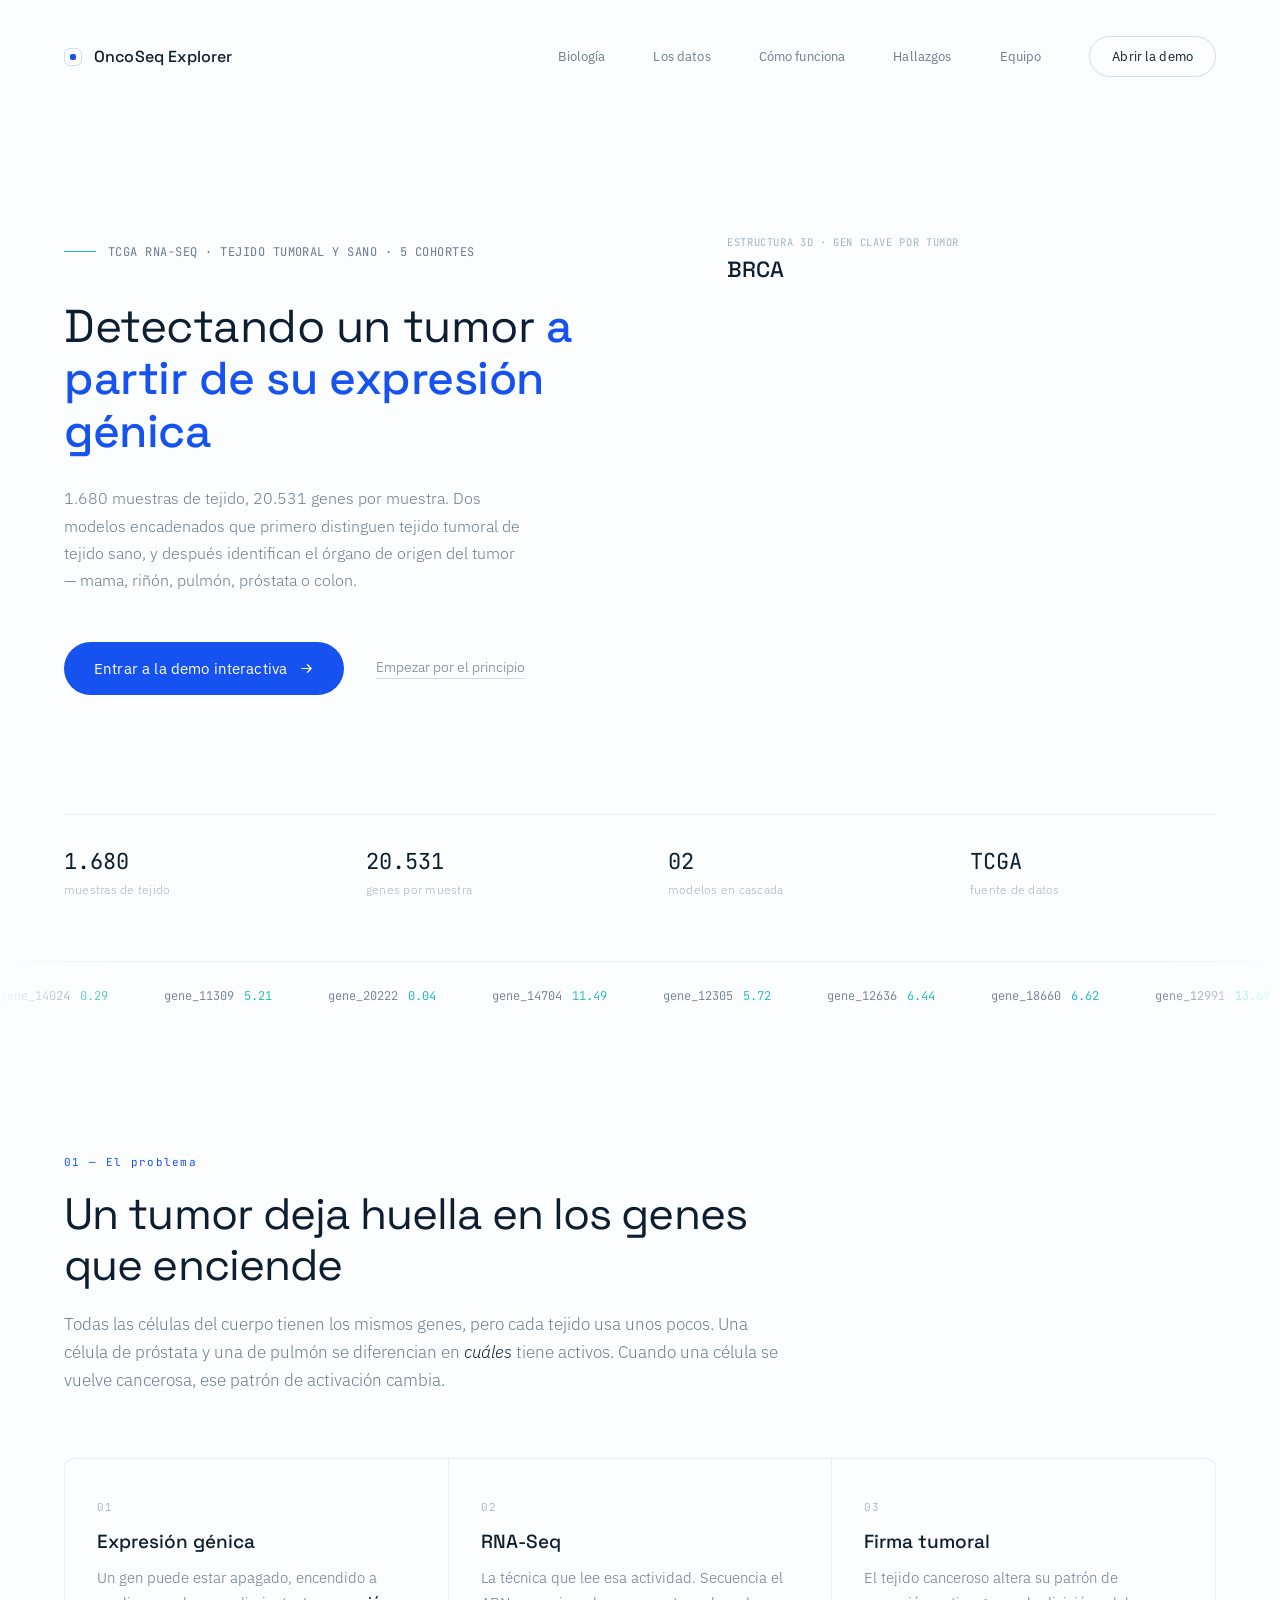
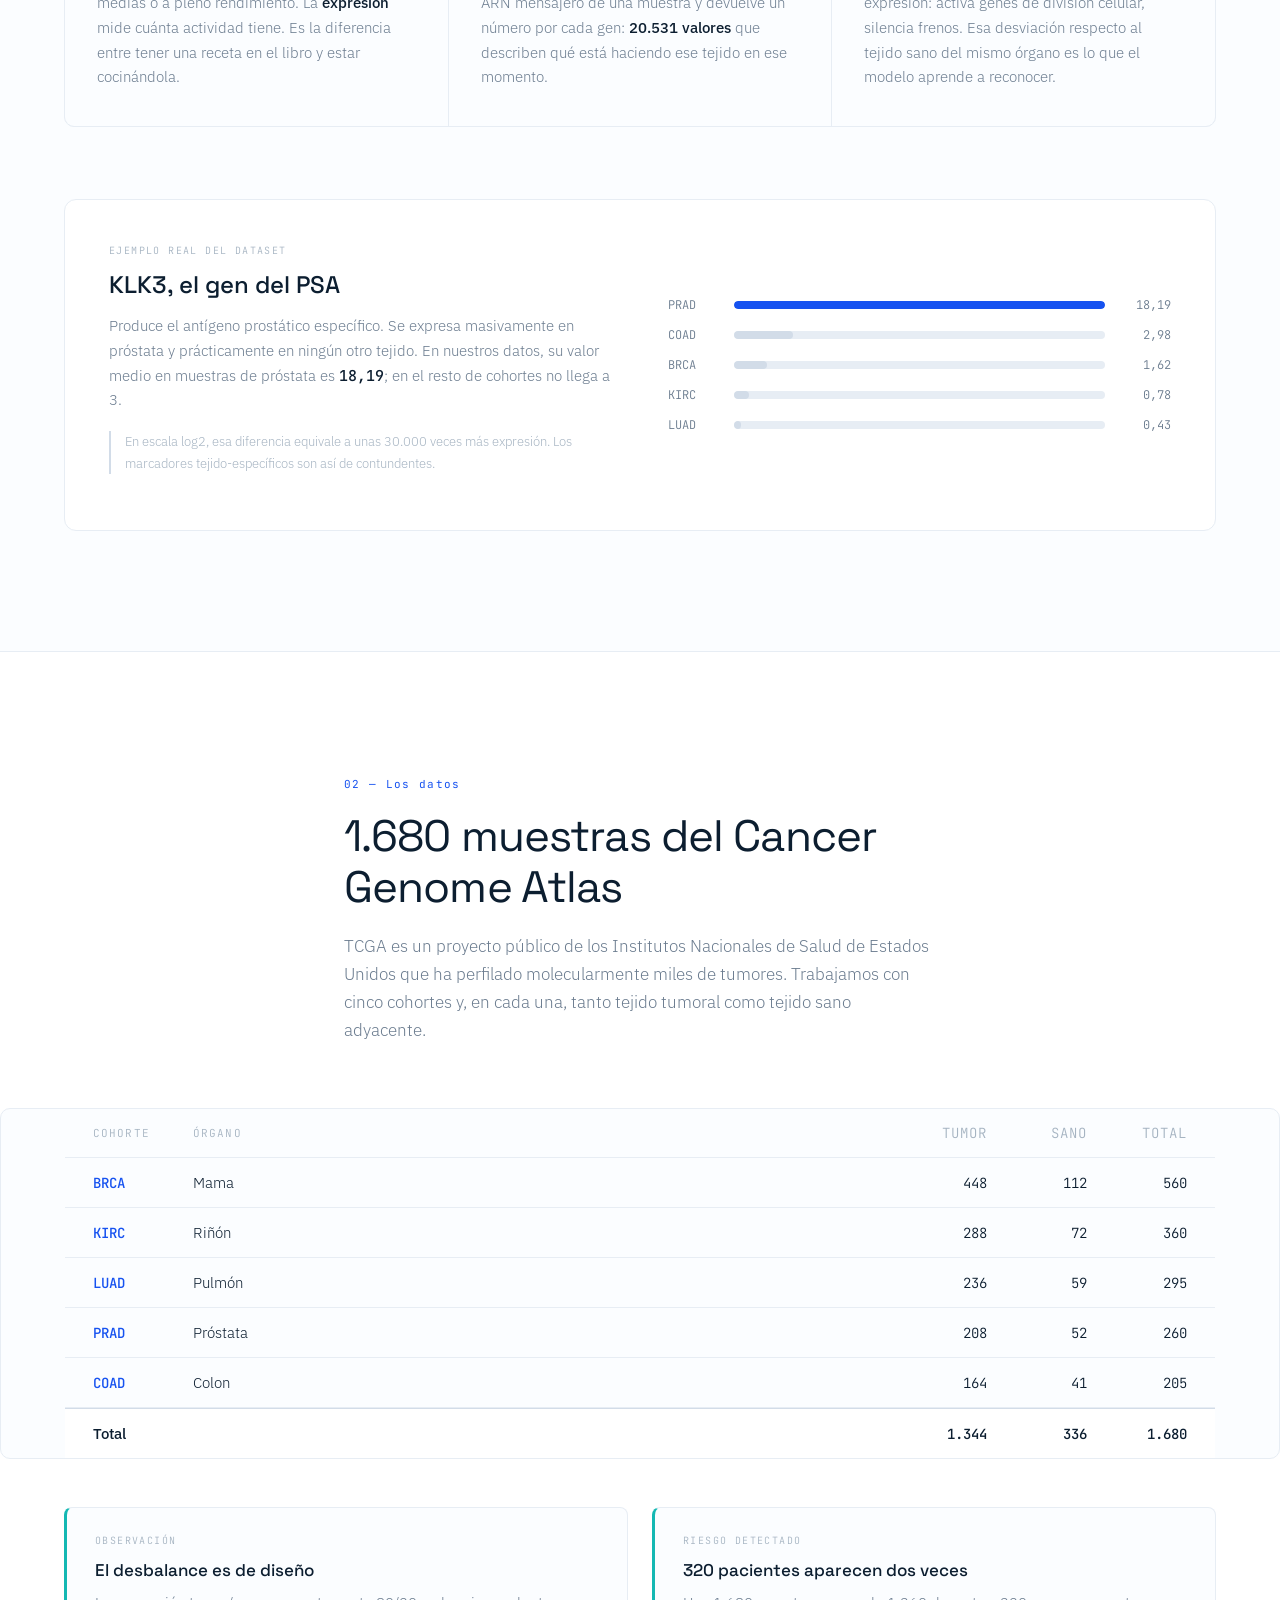
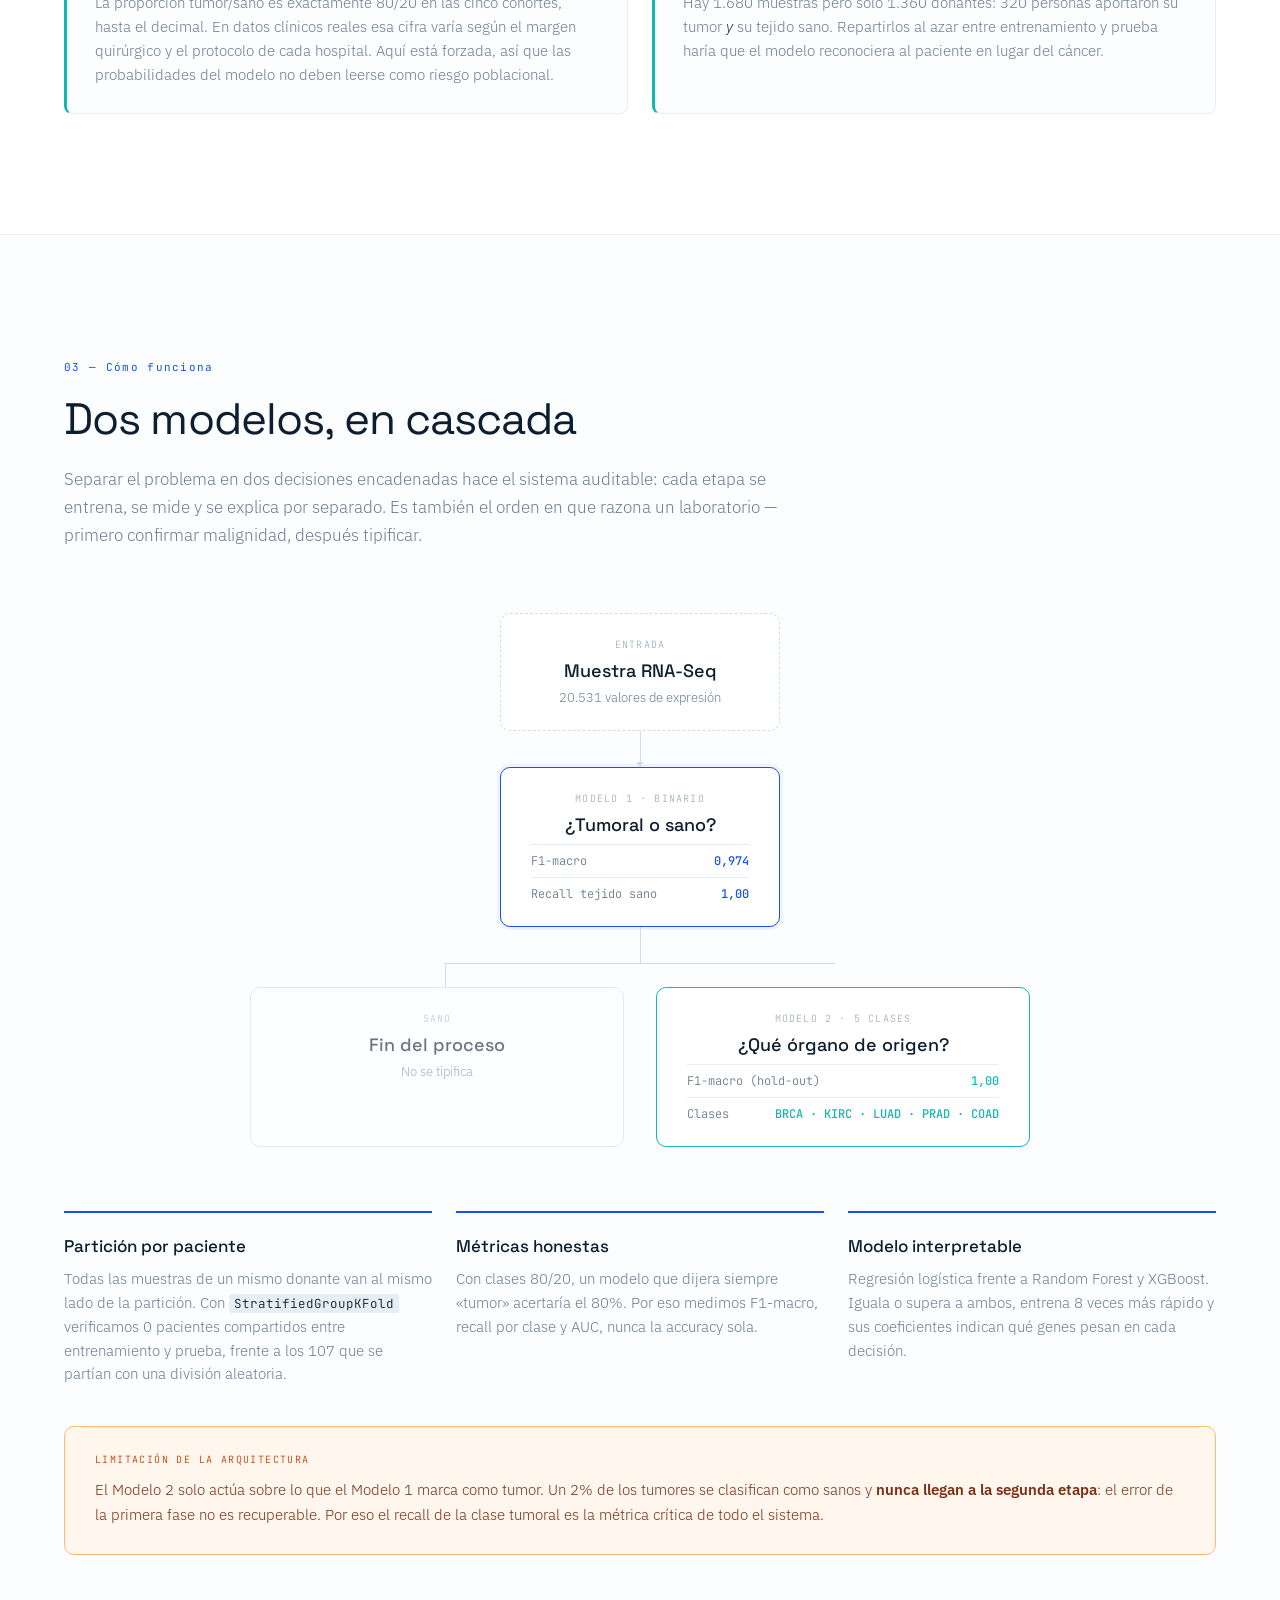
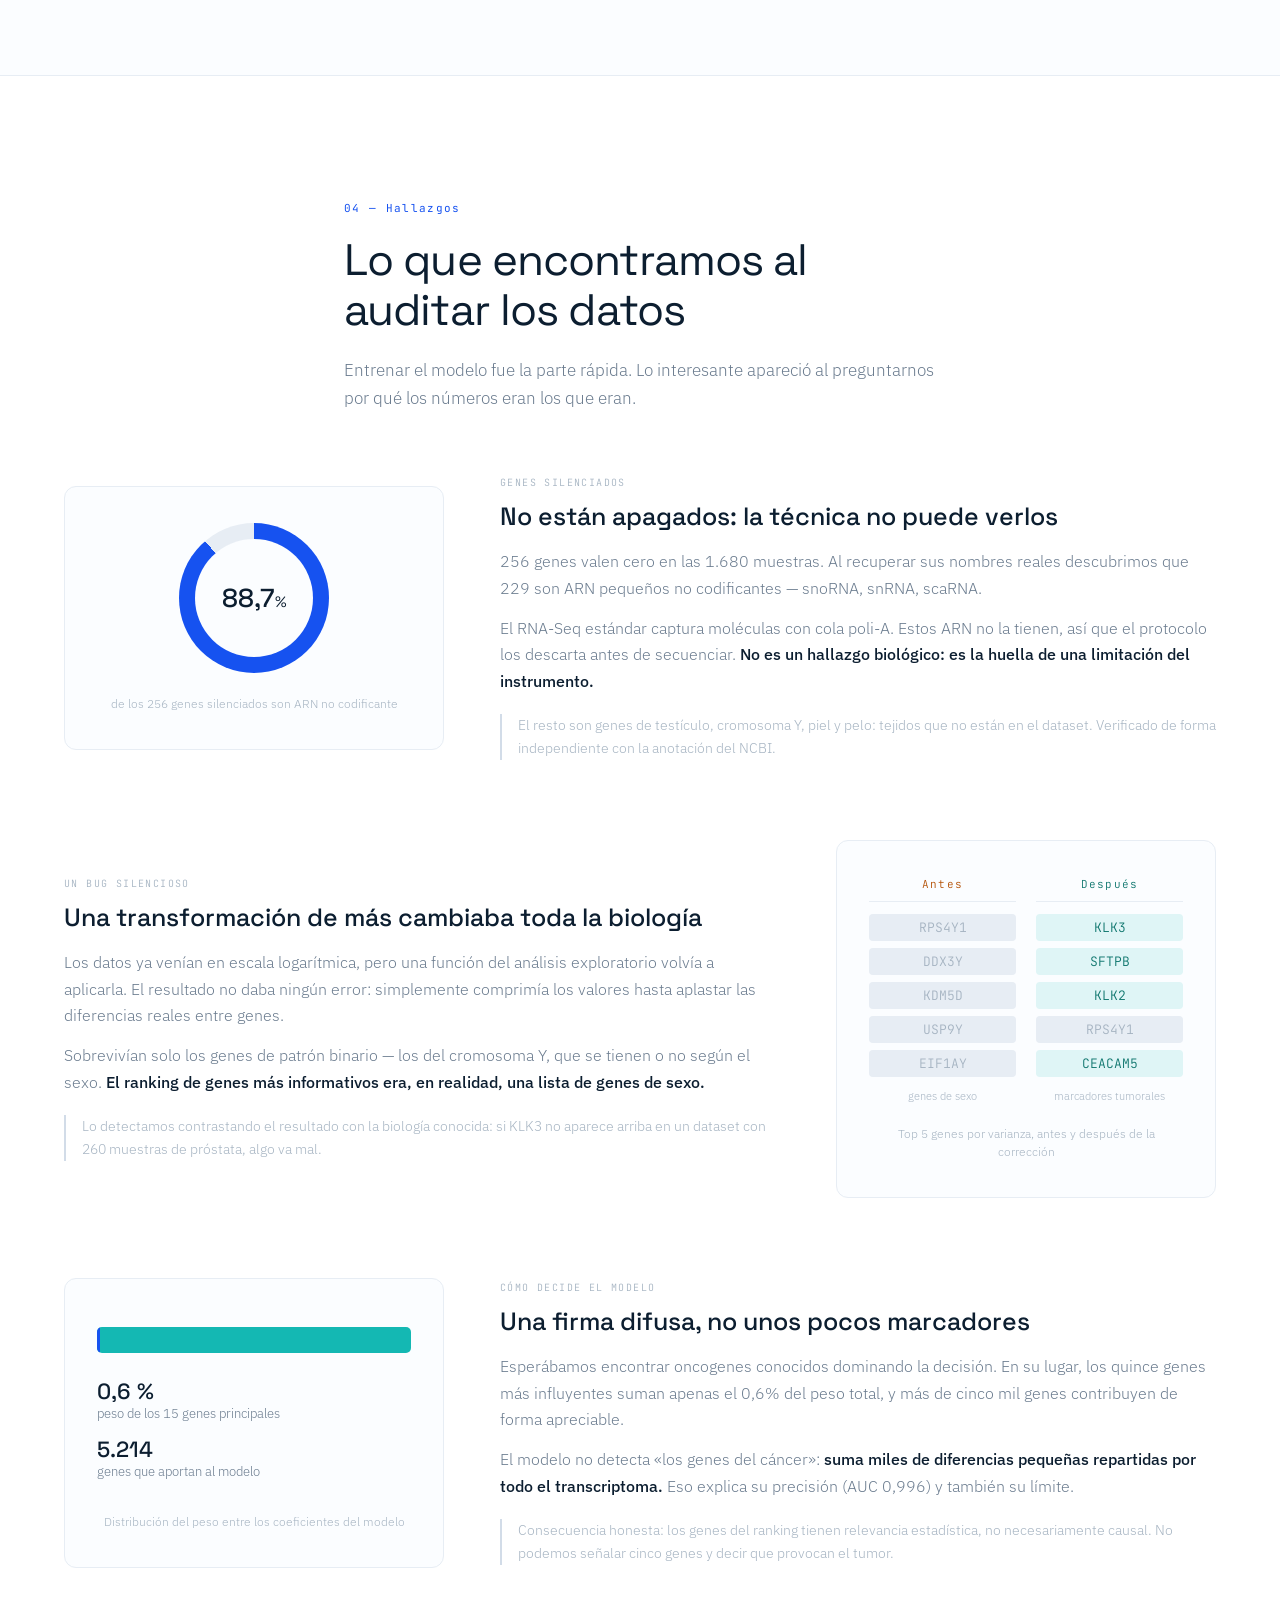
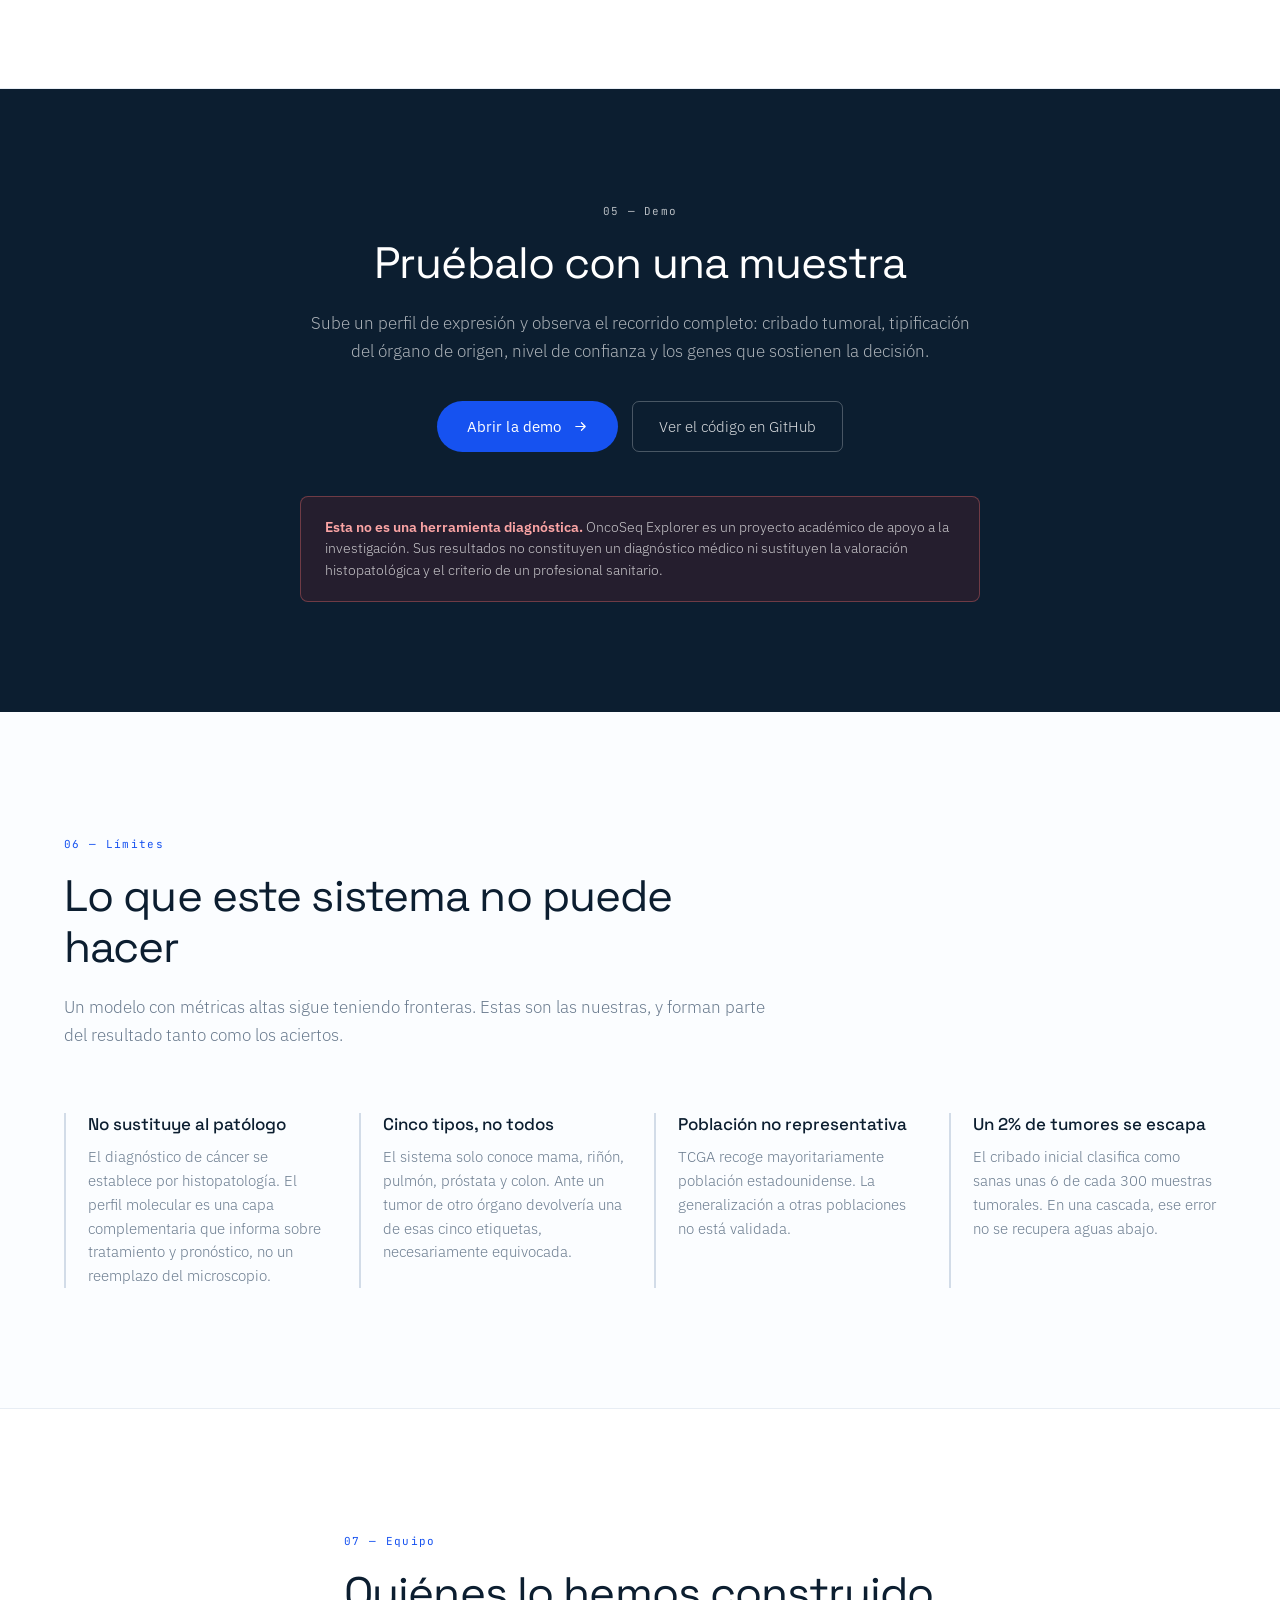
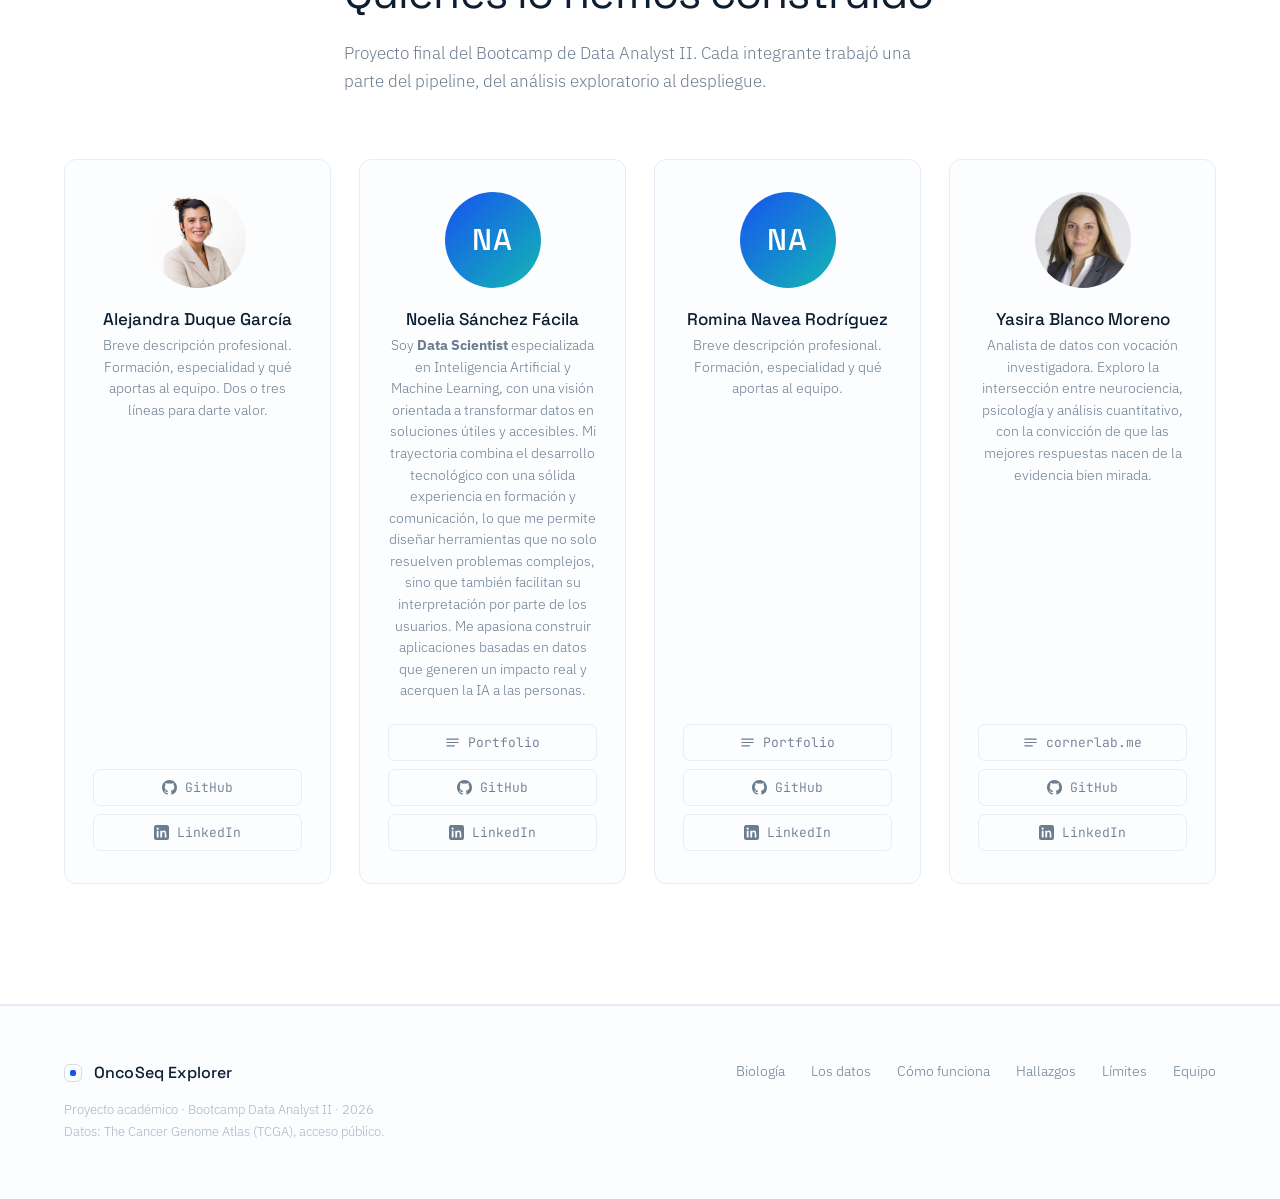
==== docs/index.html @ f65625fc "rename web to docs for GitHub Pages" ====
<!DOCTYPE html>
<html lang="es">
<head>
<meta charset="UTF-8">
<meta name="viewport" content="width=device-width, initial-scale=1.0">
<title>OncoSeq Explorer — Clasificación de tumores por expresión génica</title>
<meta name="description" content="Un pipeline de machine learning que detecta tejido tumoral e identifica el tipo de cáncer a partir de su firma de expresión génica. Proyecto del Bootcamp de Data Analyst II.">

<link rel="preconnect" href="https://fonts.googleapis.com">
<link rel="preconnect" href="https://fonts.gstatic.com" crossorigin>
<link href="https://fonts.googleapis.com/css2?family=Space+Grotesk:wght@300;400;500;600&family=IBM+Plex+Sans:wght@300;400;500&family=JetBrains+Mono:wght@300;400;500&display=swap" rel="stylesheet">

<link rel="stylesheet" href="assets/css/style.css">
</head>
<body>

<nav>
  <div class="logo">
    <div class="logo-mark"></div>
    OncoSeq Explorer
  </div>
  <div class="nav-links">
    <a href="#biologia">Biología</a>
    <a href="#datos">Los datos</a>
    <a href="#metodo">Cómo funciona</a>
    <a href="#hallazgos">Hallazgos</a>
    <a href="#equipo">Equipo</a>
    <a href="#demo" class="nav-cta">Abrir la demo</a>
  </div>
</nav>

<section class="hero">
  <div class="hero-top">
    <div class="hero-text">
      <div class="eyebrow">
        <span class="eyebrow-line"></span>
        TCGA RNA-SEQ · TEJIDO TUMORAL Y SANO · 5 COHORTES
      </div>

      <h1>Detectando un tumor <strong>a partir de su expresión génica</strong></h1>

      <p class="hero-sub">
        1.680 muestras de tejido, 20.531 genes por muestra. Dos modelos encadenados que
        primero distinguen tejido tumoral de tejido sano, y después identifican el órgano
        de origen del tumor — mama, riñón, pulmón, próstata o colon.
      </p>

      <div class="hero-actions">
        <a href="#demo" class="btn-primary">
          Entrar a la demo interactiva
          <svg width="15" height="15" viewBox="0 0 16 16" fill="none"><path d="M3 8H13M13 8L9 4M13 8L9 12" stroke="currentColor" stroke-width="1.3" stroke-linecap="round" stroke-linejoin="round"/></svg>
        </a>
        <a href="#biologia" class="btn-secondary">Empezar por el principio</a>
      </div>
    </div>

    <div class="hero-visual" id="heroVisual">
      <div class="mol-stage" id="molStage"></div>
      <div class="visual-label">
        <span class="visual-eyebrow">ESTRUCTURA 3D · GEN CLAVE POR TUMOR</span>
        <span class="visual-active" id="visualActive">BRCA</span>
      </div>
      <div class="visual-legend" id="visualLegend"></div>
    </div>
  </div>

  <div class="stat-strip">
    <div class="stat">
      <div class="stat-num">1.680</div>
      <div class="stat-label">muestras de tejido</div>
    </div>
    <div class="stat">
      <div class="stat-num">20.531</div>
      <div class="stat-label">genes por muestra</div>
    </div>
    <div class="stat">
      <div class="stat-num">02</div>
      <div class="stat-label">modelos en cascada</div>
    </div>
    <div class="stat">
      <div class="stat-num">TCGA</div>
      <div class="stat-label">fuente de datos</div>
    </div>
  </div>
</section>

<div class="ticker-wrap">
  <div class="ticker-track" id="tickerTrack"></div>
</div>


<!-- ============================================================
     BIOLOGÍA — el problema, en lenguaje llano
     ============================================================ -->
<section class="sec" id="biologia">
  <div class="sec-head">
    <span class="sec-tag">01 — El problema</span>
    <h2>Un tumor deja huella en los genes que enciende</h2>
    <p class="sec-lead">
      Todas las células del cuerpo tienen los mismos genes, pero cada tejido usa unos pocos.
      Una célula de próstata y una de pulmón se diferencian en <em>cuáles</em> tiene activos.
      Cuando una célula se vuelve cancerosa, ese patrón de activación cambia.
    </p>
  </div>

  <div class="concept-grid">
    <article class="concept">
      <span class="concept-num">01</span>
      <h3>Expresión génica</h3>
      <p>
        Un gen puede estar apagado, encendido a medias o a pleno rendimiento. La
        <strong>expresión</strong> mide cuánta actividad tiene. Es la diferencia entre tener
        una receta en el libro y estar cocinándola.
      </p>
    </article>

    <article class="concept">
      <span class="concept-num">02</span>
      <h3>RNA-Seq</h3>
      <p>
        La técnica que lee esa actividad. Secuencia el ARN mensajero de una muestra y devuelve
        un número por cada gen: <strong>20.531 valores</strong> que describen qué está haciendo
        ese tejido en ese momento.
      </p>
    </article>

    <article class="concept">
      <span class="concept-num">03</span>
      <h3>Firma tumoral</h3>
      <p>
        El tejido canceroso altera su patrón de expresión: activa genes de división celular,
        silencia frenos. Esa desviación respecto al tejido sano del mismo órgano es lo que
        el modelo aprende a reconocer.
      </p>
    </article>
  </div>

  <div class="gene-example">
    <div class="gene-example-text">
      <span class="micro-tag">EJEMPLO REAL DEL DATASET</span>
      <h3>KLK3, el gen del PSA</h3>
      <p>
        Produce el antígeno prostático específico. Se expresa masivamente en próstata y
        prácticamente en ningún otro tejido. En nuestros datos, su valor medio en muestras
        de próstata es <strong>18,19</strong>; en el resto de cohortes no llega a 3.
      </p>
      <p class="gene-note">
        En escala log2, esa diferencia equivale a unas 30.000 veces más expresión. Los
        marcadores tejido-específicos son así de contundentes.
      </p>
    </div>

    <div class="gene-bars">
      <div class="gbar"><span class="gbar-label">PRAD</span><div class="gbar-track"><div class="gbar-fill hi" style="width:100%"></div></div><span class="gbar-val">18,19</span></div>
      <div class="gbar"><span class="gbar-label">COAD</span><div class="gbar-track"><div class="gbar-fill" style="width:16%"></div></div><span class="gbar-val">2,98</span></div>
      <div class="gbar"><span class="gbar-label">BRCA</span><div class="gbar-track"><div class="gbar-fill" style="width:9%"></div></div><span class="gbar-val">1,62</span></div>
      <div class="gbar"><span class="gbar-label">KIRC</span><div class="gbar-track"><div class="gbar-fill" style="width:4%"></div></div><span class="gbar-val">0,78</span></div>
      <div class="gbar"><span class="gbar-label">LUAD</span><div class="gbar-track"><div class="gbar-fill" style="width:2%"></div></div><span class="gbar-val">0,43</span></div>
    </div>
  </div>
</section>


<!-- ============================================================
     LOS DATOS
     ============================================================ -->
<section class="sec sec-alt" id="datos">
  <div class="sec-head">
    <span class="sec-tag">02 — Los datos</span>
    <h2>1.680 muestras del Cancer Genome Atlas</h2>
    <p class="sec-lead">
      TCGA es un proyecto público de los Institutos Nacionales de Salud de Estados Unidos que
      ha perfilado molecularmente miles de tumores. Trabajamos con cinco cohortes y, en cada
      una, tanto tejido tumoral como tejido sano adyacente.
    </p>
  </div>

  <div class="cohort-table">
    <div class="cohort-row cohort-head">
      <span>Cohorte</span><span>Órgano</span><span class="num">Tumor</span><span class="num">Sano</span><span class="num">Total</span>
    </div>
    <div class="cohort-row"><span class="c-code">BRCA</span><span>Mama</span><span class="num">448</span><span class="num">112</span><span class="num">560</span></div>
    <div class="cohort-row"><span class="c-code">KIRC</span><span>Riñón</span><span class="num">288</span><span class="num">72</span><span class="num">360</span></div>
    <div class="cohort-row"><span class="c-code">LUAD</span><span>Pulmón</span><span class="num">236</span><span class="num">59</span><span class="num">295</span></div>
    <div class="cohort-row"><span class="c-code">PRAD</span><span>Próstata</span><span class="num">208</span><span class="num">52</span><span class="num">260</span></div>
    <div class="cohort-row"><span class="c-code">COAD</span><span>Colon</span><span class="num">164</span><span class="num">41</span><span class="num">205</span></div>
    <div class="cohort-row cohort-total"><span>Total</span><span></span><span class="num">1.344</span><span class="num">336</span><span class="num">1.680</span></div>
  </div>

  <div class="data-notes">
    <article class="note">
      <span class="micro-tag">OBSERVACIÓN</span>
      <h4>El desbalance es de diseño</h4>
      <p>
        La proporción tumor/sano es exactamente 80/20 en las cinco cohortes, hasta el decimal.
        En datos clínicos reales esa cifra varía según el margen quirúrgico y el protocolo de
        cada hospital. Aquí está forzada, así que las probabilidades del modelo no deben
        leerse como riesgo poblacional.
      </p>
    </article>

    <article class="note">
      <span class="micro-tag">RIESGO DETECTADO</span>
      <h4>320 pacientes aparecen dos veces</h4>
      <p>
        Hay 1.680 muestras pero solo 1.360 donantes: 320 personas aportaron su tumor
        <em>y</em> su tejido sano. Repartirlos al azar entre entrenamiento y prueba haría que
        el modelo reconociera al paciente en lugar del cáncer.
      </p>
    </article>
  </div>
</section>


<!-- ============================================================
     CÓMO FUNCIONA — la cascada
     ============================================================ -->
<section class="sec" id="metodo">
  <div class="sec-head">
    <span class="sec-tag">03 — Cómo funciona</span>
    <h2>Dos modelos, en cascada</h2>
    <p class="sec-lead">
      Separar el problema en dos decisiones encadenadas hace el sistema auditable: cada etapa
      se entrena, se mide y se explica por separado. Es también el orden en que razona un
      laboratorio — primero confirmar malignidad, después tipificar.
    </p>
  </div>

  <div class="cascade">
    <div class="casc-node casc-input">
      <span class="casc-eyebrow">ENTRADA</span>
      <strong>Muestra RNA-Seq</strong>
      <span class="casc-sub">20.531 valores de expresión</span>
    </div>

    <div class="casc-arrow" aria-hidden="true"></div>

    <div class="casc-node casc-m1">
      <span class="casc-eyebrow">MODELO 1 · BINARIO</span>
      <strong>¿Tumoral o sano?</strong>
      <div class="casc-metric"><span>F1-macro</span><b>0,974</b></div>
      <div class="casc-metric"><span>Recall tejido sano</span><b>1,00</b></div>
    </div>

    <div class="casc-split" aria-hidden="true"></div>

    <div class="casc-branches">
      <div class="casc-node casc-end">
        <span class="casc-eyebrow">SANO</span>
        <strong>Fin del proceso</strong>
        <span class="casc-sub">No se tipifica</span>
      </div>

      <div class="casc-node casc-m2">
        <span class="casc-eyebrow">MODELO 2 · 5 CLASES</span>
        <strong>¿Qué órgano de origen?</strong>
        <div class="casc-metric"><span>F1-macro (hold-out)</span><b>1,00</b></div>
        <div class="casc-metric"><span>Clases</span><b>BRCA · KIRC · LUAD · PRAD · COAD</b></div>
      </div>
    </div>
  </div>

  <div class="method-grid">
    <article class="mcard">
      <h4>Partición por paciente</h4>
      <p>
        Todas las muestras de un mismo donante van al mismo lado de la partición. Con
        <code>StratifiedGroupKFold</code> verificamos 0 pacientes compartidos entre
        entrenamiento y prueba, frente a los 107 que se partían con una división aleatoria.
      </p>
    </article>

    <article class="mcard">
      <h4>Métricas honestas</h4>
      <p>
        Con clases 80/20, un modelo que dijera siempre «tumor» acertaría el 80%. Por eso
        medimos F1-macro, recall por clase y AUC, nunca la accuracy sola.
      </p>
    </article>

    <article class="mcard">
      <h4>Modelo interpretable</h4>
      <p>
        Regresión logística frente a Random Forest y XGBoost. Iguala o supera a ambos, entrena
        8 veces más rápido y sus coeficientes indican qué genes pesan en cada decisión.
      </p>
    </article>
  </div>

  <div class="callout">
    <span class="micro-tag">LIMITACIÓN DE LA ARQUITECTURA</span>
    <p>
      El Modelo 2 solo actúa sobre lo que el Modelo 1 marca como tumor. Un 2% de los tumores
      se clasifican como sanos y <strong>nunca llegan a la segunda etapa</strong>: el error de
      la primera fase no es recuperable. Por eso el recall de la clase tumoral es la métrica
      crítica de todo el sistema.
    </p>
  </div>
</section>


<!-- ============================================================
     HALLAZGOS
     ============================================================ -->
<section class="sec sec-alt" id="hallazgos">
  <div class="sec-head">
    <span class="sec-tag">04 — Hallazgos</span>
    <h2>Lo que encontramos al auditar los datos</h2>
    <p class="sec-lead">
      Entrenar el modelo fue la parte rápida. Lo interesante apareció al preguntarnos por qué
      los números eran los que eran.
    </p>
  </div>

  <div class="findings">

    <article class="finding">
      <div class="finding-figure">
        <div class="donut" style="--pct: 88.7">
          <span class="donut-num">88,7<small>%</small></span>
        </div>
        <span class="finding-cap">de los 256 genes silenciados son ARN no codificante</span>
      </div>
      <div class="finding-body">
        <span class="micro-tag">GENES SILENCIADOS</span>
        <h3>No están apagados: la técnica no puede verlos</h3>
        <p>
          256 genes valen cero en las 1.680 muestras. Al recuperar sus nombres reales
          descubrimos que 229 son ARN pequeños no codificantes — snoRNA, snRNA, scaRNA.
        </p>
        <p>
          El RNA-Seq estándar captura moléculas con cola poli-A. Estos ARN no la tienen, así
          que el protocolo los descarta antes de secuenciar. <strong>No es un hallazgo
          biológico: es la huella de una limitación del instrumento.</strong>
        </p>
        <p class="finding-note">
          El resto son genes de testículo, cromosoma Y, piel y pelo: tejidos que no están en
          el dataset. Verificado de forma independiente con la anotación del NCBI.
        </p>
      </div>
    </article>

    <article class="finding finding-reverse">
      <div class="finding-figure">
        <div class="ba">
          <div class="ba-col">
            <span class="ba-head bad">Antes</span>
            <ul class="ba-list">
              <li class="g-noise">RPS4Y1</li>
              <li class="g-noise">DDX3Y</li>
              <li class="g-noise">KDM5D</li>
              <li class="g-noise">USP9Y</li>
              <li class="g-noise">EIF1AY</li>
            </ul>
            <span class="ba-foot">genes de sexo</span>
          </div>
          <div class="ba-col">
            <span class="ba-head good">Después</span>
            <ul class="ba-list">
              <li class="g-signal">KLK3</li>
              <li class="g-signal">SFTPB</li>
              <li class="g-signal">KLK2</li>
              <li class="g-noise">RPS4Y1</li>
              <li class="g-signal">CEACAM5</li>
            </ul>
            <span class="ba-foot">marcadores tumorales</span>
          </div>
        </div>
        <span class="finding-cap">Top 5 genes por varianza, antes y después de la corrección</span>
      </div>
      <div class="finding-body">
        <span class="micro-tag">UN BUG SILENCIOSO</span>
        <h3>Una transformación de más cambiaba toda la biología</h3>
        <p>
          Los datos ya venían en escala logarítmica, pero una función del análisis exploratorio
          volvía a aplicarla. El resultado no daba ningún error: simplemente comprimía los
          valores hasta aplastar las diferencias reales entre genes.
        </p>
        <p>
          Sobrevivían solo los genes de patrón binario — los del cromosoma Y, que se tienen o
          no según el sexo. <strong>El ranking de genes más informativos era, en realidad, una
          lista de genes de sexo.</strong>
        </p>
        <p class="finding-note">
          Lo detectamos contrastando el resultado con la biología conocida: si KLK3 no aparece
          arriba en un dataset con 260 muestras de próstata, algo va mal.
        </p>
      </div>
    </article>

    <article class="finding">
      <div class="finding-figure">
        <div class="spread">
          <div class="spread-bar">
            <div class="spread-top" style="width:0.6%"></div>
          </div>
          <div class="spread-legend">
            <div><b>0,6 %</b><span>peso de los 15 genes principales</span></div>
            <div><b>5.214</b><span>genes que aportan al modelo</span></div>
          </div>
        </div>
        <span class="finding-cap">Distribución del peso entre los coeficientes del modelo</span>
      </div>
      <div class="finding-body">
        <span class="micro-tag">CÓMO DECIDE EL MODELO</span>
        <h3>Una firma difusa, no unos pocos marcadores</h3>
        <p>
          Esperábamos encontrar oncogenes conocidos dominando la decisión. En su lugar, los
          quince genes más influyentes suman apenas el 0,6% del peso total, y más de cinco mil
          genes contribuyen de forma apreciable.
        </p>
        <p>
          El modelo no detecta «los genes del cáncer»: <strong>suma miles de diferencias
          pequeñas repartidas por todo el transcriptoma.</strong> Eso explica su precisión
          (AUC 0,996) y también su límite.
        </p>
        <p class="finding-note">
          Consecuencia honesta: los genes del ranking tienen relevancia estadística, no
          necesariamente causal. No podemos señalar cinco genes y decir que provocan el tumor.
        </p>
      </div>
    </article>

  </div>
</section>


<!-- ============================================================
     DEMO
     ============================================================ -->
<section class="sec sec-demo" id="demo">
  <div class="demo-inner">
    <span class="sec-tag light">05 — Demo</span>
    <h2>Pruébalo con una muestra</h2>
    <p class="demo-lead">
      Sube un perfil de expresión y observa el recorrido completo: cribado tumoral, tipificación
      del órgano de origen, nivel de confianza y los genes que sostienen la decisión.
    </p>

    <div class="demo-actions">
      <a href="#" class="btn-primary btn-lg" id="demoLink">
        Abrir la demo
        <svg width="15" height="15" viewBox="0 0 16 16" fill="none"><path d="M3 8H13M13 8L9 4M13 8L9 12" stroke="currentColor" stroke-width="1.3" stroke-linecap="round" stroke-linejoin="round"/></svg>
      </a>
      <a href="#" class="btn-ghost" id="repoLink">Ver el código en GitHub</a>
    </div>

    <div class="demo-disclaimer">
      <strong>Esta no es una herramienta diagnóstica.</strong>
      OncoSeq Explorer es un proyecto académico de apoyo a la investigación. Sus resultados no
      constituyen un diagnóstico médico ni sustituyen la valoración histopatológica y el
      criterio de un profesional sanitario.
    </div>
  </div>
</section>


<!-- ============================================================
     LIMITACIONES
     ============================================================ -->
<section class="sec" id="limitaciones">
  <div class="sec-head">
    <span class="sec-tag">06 — Límites</span>
    <h2>Lo que este sistema no puede hacer</h2>
    <p class="sec-lead">
      Un modelo con métricas altas sigue teniendo fronteras. Estas son las nuestras, y forman
      parte del resultado tanto como los aciertos.
    </p>
  </div>

  <div class="limits">
    <article class="limit">
      <h4>No sustituye al patólogo</h4>
      <p>
        El diagnóstico de cáncer se establece por histopatología. El perfil molecular es una
        capa complementaria que informa sobre tratamiento y pronóstico, no un reemplazo del
        microscopio.
      </p>
    </article>

    <article class="limit">
      <h4>Cinco tipos, no todos</h4>
      <p>
        El sistema solo conoce mama, riñón, pulmón, próstata y colon. Ante un tumor de otro
        órgano devolvería una de esas cinco etiquetas, necesariamente equivocada.
      </p>
    </article>

    <article class="limit">
      <h4>Población no representativa</h4>
      <p>
        TCGA recoge mayoritariamente población estadounidense. La generalización a otras
        poblaciones no está validada.
      </p>
    </article>

    <article class="limit">
      <h4>Un 2% de tumores se escapa</h4>
      <p>
        El cribado inicial clasifica como sanas unas 6 de cada 300 muestras tumorales. En una
        cascada, ese error no se recupera aguas abajo.
      </p>
    </article>
  </div>
</section>


<!-- ============================================================
     EQUIPO — reemplaza tu <section id="equipo"> entera por esto
     ============================================================ -->
<section class="sec sec-alt" id="equipo">
  <div class="sec-head">
    <span class="sec-tag">07 — Equipo</span>
    <h2>Quiénes lo hemos construido</h2>
    <p class="sec-lead">
      Proyecto final del Bootcamp de Data Analyst II. Cada integrante trabajó una parte del
      pipeline, del análisis exploratorio al despliegue.
    </p>
  </div>

  <div class="team">

    <!-- ---- Integrante 1 ---- -->
    <article class="member">
      <div class="member-photo">
          <img src="assets/img/alejandragarciaduque.jpeg" alt="Foto de Alejandra Duque García">
        <span class="photo-initials">NA</span>
      </div>
      <h4>Alejandra Duque García</h4>
      <!--<span class="member-role">Rol en el proyecto</span>-->
      <p class="member-bio">
        Breve descripción profesional. Formación, especialidad y qué aportas al equipo.
        Dos o tres líneas para darte valor.
      </p>
      <div class="member-links">
        <!--<a href="#" target="_blank" rel="noopener" aria-label="Portfolio">
          <svg viewBox="0 0 16 16" width="15" height="15" fill="none"><path d="M2 4.5h12M2 8h12M2 11.5h8" stroke="currentColor" stroke-width="1.3" stroke-linecap="round"/></svg>
          Portfolio
        </a>-->
        <a href="#" target="_blank" rel="noopener" aria-label="GitHub">
          <svg viewBox="0 0 16 16" width="15" height="15" fill="currentColor"><path d="M8 0C3.58 0 0 3.58 0 8c0 3.54 2.29 6.53 5.47 7.59.4.07.55-.17.55-.38 0-.19-.01-.82-.01-1.49-2.01.37-2.53-.49-2.69-.94-.09-.23-.48-.94-.82-1.13-.28-.15-.68-.52-.01-.53.63-.01 1.08.58 1.23.82.72 1.21 1.87.87 2.33.66.07-.52.28-.87.51-1.07-1.78-.2-3.64-.89-3.64-3.95 0-.87.31-1.59.82-2.15-.08-.2-.36-1.02.08-2.12 0 0 .67-.21 2.2.82.64-.18 1.32-.27 2-.27.68 0 1.36.09 2 .27 1.53-1.04 2.2-.82 2.2-.82.44 1.1.16 1.92.08 2.12.51.56.82 1.27.82 2.15 0 3.07-1.87 3.75-3.65 3.95.29.25.54.73.54 1.48 0 1.07-.01 1.93-.01 2.2 0 .21.15.46.55.38A8.01 8.01 0 0016 8c0-4.42-3.58-8-8-8z"/></svg>
          GitHub
        </a>
        <a href="#" target="_blank" rel="noopener" aria-label="LinkedIn">
          <svg viewBox="0 0 16 16" width="15" height="15" fill="currentColor"><path d="M13.63 0H2.37A2.37 2.37 0 000 2.37v11.26A2.37 2.37 0 002.37 16h11.26A2.37 2.37 0 0016 13.63V2.37A2.37 2.37 0 0013.63 0zM4.9 13.4H2.9V6h2zM3.9 5.1a1.16 1.16 0 110-2.32 1.16 1.16 0 010 2.32zM13.4 13.4h-2V9.6c0-.9-.02-2.07-1.26-2.07-1.26 0-1.45.98-1.45 2v3.87h-2V6h1.92v.9h.03c.27-.5.92-1.04 1.9-1.04 2.03 0 2.4 1.34 2.4 3.07z"/></svg>
          LinkedIn
        </a>
      </div>
    </article>

    <!-- ---- Integrante 2 ---- -->
    <article class="member">
      <div class="member-photo">
        <span class="photo-initials">NA</span>
      </div>
      <h4>Noelia Sánchez Fácila</h4>
      <!--<span class="member-role">Rol en el proyecto</span>-->
      <p class="member-bio">
        Soy <span style="font-weight: bold;">Data Scientist</span> especializada en Inteligencia Artificial y Machine Learning, con una visión orientada a transformar datos en soluciones útiles y accesibles. Mi trayectoria combina el desarrollo tecnológico con una sólida experiencia en formación y comunicación, lo que me permite diseñar herramientas que no solo resuelven problemas complejos, sino que también facilitan su interpretación por parte de los usuarios. Me apasiona construir aplicaciones basadas en datos que generen un impacto real y acerquen la IA a las personas.
      </p>
      <div class="member-links">
        <a href="https://nsfacila.github.io/portfolio/" target="_blank" rel="noopener">
          <svg viewBox="0 0 16 16" width="15" height="15" fill="none"><path d="M2 4.5h12M2 8h12M2 11.5h8" stroke="currentColor" stroke-width="1.3" stroke-linecap="round"/></svg>
          Portfolio
        </a>
        <a href="https://github.com/nsfacila" target="_blank" rel="noopener">
          <svg viewBox="0 0 16 16" width="15" height="15" fill="currentColor"><path d="M8 0C3.58 0 0 3.58 0 8c0 3.54 2.29 6.53 5.47 7.59.4.07.55-.17.55-.38 0-.19-.01-.82-.01-1.49-2.01.37-2.53-.49-2.69-.94-.09-.23-.48-.94-.82-1.13-.28-.15-.68-.52-.01-.53.63-.01 1.08.58 1.23.82.72 1.21 1.87.87 2.33.66.07-.52.28-.87.51-1.07-1.78-.2-3.64-.89-3.64-3.95 0-.87.31-1.59.82-2.15-.08-.2-.36-1.02.08-2.12 0 0 .67-.21 2.2.82.64-.18 1.32-.27 2-.27.68 0 1.36.09 2 .27 1.53-1.04 2.2-.82 2.2-.82.44 1.1.16 1.92.08 2.12.51.56.82 1.27.82 2.15 0 3.07-1.87 3.75-3.65 3.95.29.25.54.73.54 1.48 0 1.07-.01 1.93-.01 2.2 0 .21.15.46.55.38A8.01 8.01 0 0016 8c0-4.42-3.58-8-8-8z"/></svg>
          GitHub
        </a>
        <a href="https://www.linkedin.com/in/noelia-sánchez-fácila" target="_blank" rel="noopener">
          <svg viewBox="0 0 16 16" width="15" height="15" fill="currentColor"><path d="M13.63 0H2.37A2.37 2.37 0 000 2.37v11.26A2.37 2.37 0 002.37 16h11.26A2.37 2.37 0 0016 13.63V2.37A2.37 2.37 0 0013.63 0zM4.9 13.4H2.9V6h2zM3.9 5.1a1.16 1.16 0 110-2.32 1.16 1.16 0 010 2.32zM13.4 13.4h-2V9.6c0-.9-.02-2.07-1.26-2.07-1.26 0-1.45.98-1.45 2v3.87h-2V6h1.92v.9h.03c.27-.5.92-1.04 1.9-1.04 2.03 0 2.4 1.34 2.4 3.07z"/></svg>
          LinkedIn
        </a>
      </div>
    </article>

    <!-- ---- Integrante 3 ---- -->
    <article class="member">
      <div class="member-photo">
        <span class="photo-initials">NA</span>
      </div>
      <h4>Romina Navea Rodríguez</h4>
      <!--<span class="member-role">Rol en el proyecto</span>-->
      <p class="member-bio">
        Breve descripción profesional. Formación, especialidad y qué aportas al equipo.
      </p>
      <div class="member-links">
        <a href="https://rnavea-r.github.io/portafolio-romina-navea-rodriguez/" target="_blank" rel="noopener">
          <svg viewBox="0 0 16 16" width="15" height="15" fill="none"><path d="M2 4.5h12M2 8h12M2 11.5h8" stroke="currentColor" stroke-width="1.3" stroke-linecap="round"/></svg>
          Portfolio
        </a>
        <a href="https://github.com/rnavea-r " target="_blank" rel="noopener">
          <svg viewBox="0 0 16 16" width="15" height="15" fill="currentColor"><path d="M8 0C3.58 0 0 3.58 0 8c0 3.54 2.29 6.53 5.47 7.59.4.07.55-.17.55-.38 0-.19-.01-.82-.01-1.49-2.01.37-2.53-.49-2.69-.94-.09-.23-.48-.94-.82-1.13-.28-.15-.68-.52-.01-.53.63-.01 1.08.58 1.23.82.72 1.21 1.87.87 2.33.66.07-.52.28-.87.51-1.07-1.78-.2-3.64-.89-3.64-3.95 0-.87.31-1.59.82-2.15-.08-.2-.36-1.02.08-2.12 0 0 .67-.21 2.2.82.64-.18 1.32-.27 2-.27.68 0 1.36.09 2 .27 1.53-1.04 2.2-.82 2.2-.82.44 1.1.16 1.92.08 2.12.51.56.82 1.27.82 2.15 0 3.07-1.87 3.75-3.65 3.95.29.25.54.73.54 1.48 0 1.07-.01 1.93-.01 2.2 0 .21.15.46.55.38A8.01 8.01 0 0016 8c0-4.42-3.58-8-8-8z"/></svg>
          GitHub
        </a>
        <a href="https://www.linkedin.com/in/romina-navearodriguez" target="_blank" rel="noopener">
          <svg viewBox="0 0 16 16" width="15" height="15" fill="currentColor"><path d="M13.63 0H2.37A2.37 2.37 0 000 2.37v11.26A2.37 2.37 0 002.37 16h11.26A2.37 2.37 0 0016 13.63V2.37A2.37 2.37 0 0013.63 0zM4.9 13.4H2.9V6h2zM3.9 5.1a1.16 1.16 0 110-2.32 1.16 1.16 0 010 2.32zM13.4 13.4h-2V9.6c0-.9-.02-2.07-1.26-2.07-1.26 0-1.45.98-1.45 2v3.87h-2V6h1.92v.9h.03c.27-.5.92-1.04 1.9-1.04 2.03 0 2.4 1.34 2.4 3.07z"/></svg>
          LinkedIn
        </a>
      </div>
    </article>

    <!-- ---- Integrante 4 ---- -->
    <article class="member">
      <div class="member-photo">
        <!--<span class="photo-initials">NA</span>-->
        <img src="assets/img/carnetyasirablanco.jpg" alt="">
      </div>
      <h4>Yasira Blanco Moreno</h4>
      <!--<span class="member-role">Rol en el proyecto</span>-->
      <p class="member-bio">
        Analista de datos con vocación investigadora. Exploro la intersección entre neurociencia, psicología y análisis cuantitativo, con la convicción de que las mejores respuestas nacen de la evidencia bien mirada.      </p>
      <div class="member-links">
        <a href="https://cornerlab.me" target="_blank" rel="noopener">
          <svg viewBox="0 0 16 16" width="15" height="15" fill="none"><path d="M2 4.5h12M2 8h12M2 11.5h8" stroke="currentColor" stroke-width="1.3" stroke-linecap="round"/></svg>
          cornerlab.me
        </a>
        <a href="https://github.com/Onmyblasi" target="_blank" rel="noopener">
          <svg viewBox="0 0 16 16" width="15" height="15" fill="currentColor"><path d="M8 0C3.58 0 0 3.58 0 8c0 3.54 2.29 6.53 5.47 7.59.4.07.55-.17.55-.38 0-.19-.01-.82-.01-1.49-2.01.37-2.53-.49-2.69-.94-.09-.23-.48-.94-.82-1.13-.28-.15-.68-.52-.01-.53.63-.01 1.08.58 1.23.82.72 1.21 1.87.87 2.33.66.07-.52.28-.87.51-1.07-1.78-.2-3.64-.89-3.64-3.95 0-.87.31-1.59.82-2.15-.08-.2-.36-1.02.08-2.12 0 0 .67-.21 2.2.82.64-.18 1.32-.27 2-.27.68 0 1.36.09 2 .27 1.53-1.04 2.2-.82 2.2-.82.44 1.1.16 1.92.08 2.12.51.56.82 1.27.82 2.15 0 3.07-1.87 3.75-3.65 3.95.29.25.54.73.54 1.48 0 1.07-.01 1.93-.01 2.2 0 .21.15.46.55.38A8.01 8.01 0 0016 8c0-4.42-3.58-8-8-8z"/></svg>
          GitHub
        </a>
        <a href="https://www.linkedin.com/in/yasira-blanco-moreno" target="_blank" rel="noopener">
          <svg viewBox="0 0 16 16" width="15" height="15" fill="currentColor"><path d="M13.63 0H2.37A2.37 2.37 0 000 2.37v11.26A2.37 2.37 0 002.37 16h11.26A2.37 2.37 0 0016 13.63V2.37A2.37 2.37 0 0013.63 0zM4.9 13.4H2.9V6h2zM3.9 5.1a1.16 1.16 0 110-2.32 1.16 1.16 0 010 2.32zM13.4 13.4h-2V9.6c0-.9-.02-2.07-1.26-2.07-1.26 0-1.45.98-1.45 2v3.87h-2V6h1.92v.9h.03c.27-.5.92-1.04 1.9-1.04 2.03 0 2.4 1.34 2.4 3.07z"/></svg>
          LinkedIn
        </a>
      </div>
    </article>

  </div>
</section>


<footer>
  <div class="foot-inner">
    <div class="foot-brand">
      <div class="logo">
        <div class="logo-mark"></div>
        OncoSeq Explorer
      </div>
      <p class="foot-note">
        Proyecto académico · Bootcamp Data Analyst II · 2026<br>
        Datos: The Cancer Genome Atlas (TCGA), acceso público.
      </p>
    </div>
    <div class="foot-links">
      <a href="#biologia">Biología</a>
      <a href="#datos">Los datos</a>
      <a href="#metodo">Cómo funciona</a>
      <a href="#hallazgos">Hallazgos</a>
      <a href="#limitaciones">Límites</a>
      <a href="#equipo">Equipo</a>
    </div>
  </div>
</footer>

<script src="https://3Dmol.org/build/3Dmol-min.js"></script>
<script src="assets/js/molecule-viewer.js"></script>
<script src="assets/js/main.js"></script>
</body>
</html>
---- docs/assets/css/style.css ----
:root {
    --bg: #FBFDFF;
    --surface: #FFFFFF;
    --ink: #0C1E30;
    --ink-soft: #6B7C8F;
    --ink-faint: #A6B4C2;
    --accent: #1652F0;
    --accent-hover: #0F3FC7;
    --line: #E7EDF4;
    --line-strong: #D2DCE8;
    --data: #14B8B3;

    --font-display: 'Space Grotesk', sans-serif;
    --font-body: 'IBM Plex Sans', sans-serif;
    --font-mono: 'JetBrains Mono', monospace;
  }

  * { margin: 0; padding: 0; box-sizing: border-box; }
  html { scroll-behavior: smooth; }

  body {
    background: var(--bg);
    color: var(--ink);
    font-family: var(--font-body);
    font-weight: 300;
    -webkit-font-smoothing: antialiased;
    overflow-x: hidden;
  }

  a { color: inherit; text-decoration: none; }

  /* ---------- NAV ---------- */
  nav {
    position: relative;
    z-index: 10;
    display: flex;
    align-items: center;
    justify-content: space-between;
    padding: 36px 64px;
    max-width: 1360px;
    margin: 0 auto;
  }

  .logo {
    display: flex;
    align-items: center;
    gap: 12px;
    font-family: var(--font-display);
    font-weight: 500;
    font-size: 16px;
    letter-spacing: 0.01em;
  }

  .logo-mark {
    width: 18px;
    height: 18px;
    border: 1px solid var(--line-strong);
    border-radius: 6px;
    position: relative;
    flex-shrink: 0;
  }

  .logo-mark::before {
    content: '';
    position: absolute;
    inset: 5px;
    background: var(--accent);
    border-radius: 2px;
  }

  .nav-links {
    display: flex;
    align-items: center;
    gap: 48px;
  }

  .nav-links a {
    font-size: 13px;
    font-weight: 400;
    color: var(--ink-soft);
    letter-spacing: 0.01em;
    transition: color 0.2s ease;
  }

  .nav-links a:hover { color: var(--ink); }

  .nav-cta {
    padding: 11px 22px;
    border: 1px solid var(--line-strong);
    border-radius: 100px;
    color: var(--ink) !important;
    font-size: 13px;
    font-weight: 400;
    transition: background 0.2s ease, color 0.2s ease, border-color 0.2s ease;
  }

  .nav-cta:hover {
    background: var(--ink);
    color: var(--surface) !important;
  }

  @media (max-width: 720px) {
    .nav-links a:not(.nav-cta) { display: none; }
    nav { padding: 28px 24px; }
  }

  /* ---------- HERO ---------- */
  .hero {
    position: relative;
    z-index: 1;
    max-width: 1360px;
    margin: 0 auto;
    padding: 100px 64px 0;
  }

  @media (max-width: 720px) {
    .hero { padding: 56px 24px 0; }
  }

  .hero-top {
    display: grid;
    grid-template-columns: 1.05fr 0.95fr;
    gap: 72px;
    align-items: center;
  }

  @media (max-width: 980px) {
    .hero-top { grid-template-columns: 1fr; gap: 48px; }
  }

  .hero-text { min-width: 0; }

  .eyebrow {
    display: flex;
    align-items: center;
    gap: 12px;
    font-family: var(--font-mono);
    font-size: 12px;
    font-weight: 400;
    color: var(--ink-soft);
    letter-spacing: 0.04em;
    margin-bottom: 40px;
  }

  .eyebrow-line {
    width: 32px;
    height: 1px;
    background: var(--data);
  }

  h1 {
    font-family: var(--font-display);
    font-weight: 400;
    font-size: clamp(32px, 3.6vw, 54px);
    line-height: 1.14;
    letter-spacing: -0.01em;
    color: var(--ink);
  }

  h1 strong {
    font-weight: 500;
    color: var(--accent);
  }

  .hero-sub {
    margin-top: 28px;
    max-width: 460px;
    font-size: 16px;
    line-height: 1.7;
    color: var(--ink-soft);
    font-weight: 300;
  }

  .hero-actions {
    margin-top: 48px;
    display: flex;
    align-items: center;
    gap: 32px;
    flex-wrap: wrap;
  }

  .btn-primary {
    display: inline-flex;
    align-items: center;
    gap: 12px;
    padding: 17px 30px;
    background: var(--accent);
    color: var(--surface);
    font-family: var(--font-body);
    font-weight: 400;
    font-size: 15px;
    letter-spacing: 0.01em;
    border-radius: 100px;
    transition: background 0.25s ease, transform 0.25s ease;
  }

  .btn-primary:hover {
    background: var(--accent-hover);
    transform: translateY(-1px);
  }

  .btn-primary svg { transition: transform 0.25s ease; }
  .btn-primary:hover svg { transform: translateX(3px); }

  .btn-secondary {
    display: inline-flex;
    align-items: center;
    gap: 8px;
    font-size: 14px;
    font-weight: 300;
    color: var(--ink-soft);
    padding-bottom: 2px;
    border-bottom: 1px solid var(--line-strong);
    transition: color 0.2s ease, border-color 0.2s ease;
  }

  .btn-secondary:hover {
    color: var(--ink);
    border-color: var(--ink);
  }

  /* ---------- HERO VISUAL (3D gene panel) ---------- */
  .hero-visual {
    position: relative;
    aspect-ratio: 1 / 1;
  }

  .hero-visual canvas {
    display: block;
    width: 100%;
    height: 100%;
  }

  .mol-stage {
    position: absolute;
    inset: 0;
    transition: opacity 0.5s ease;
  }

  .visual-label {
    position: absolute;
    top: 22px;
    left: 24px;
    display: flex;
    flex-direction: column;
    gap: 6px;
    pointer-events: none;
  }

  .visual-eyebrow {
    font-family: var(--font-mono);
    font-size: 10.5px;
    font-weight: 400;
    color: var(--ink-faint);
    letter-spacing: 0.06em;
  }

  .visual-active {
    font-family: var(--font-display);
    font-size: 22px;
    font-weight: 500;
    color: var(--ink);
    transition: color 0.4s ease;
  }

  .visual-legend {
    position: absolute;
    bottom: 22px;
    left: 24px;
    right: 24px;
    display: flex;
    flex-wrap: wrap;
    gap: 14px;
    pointer-events: none;
  }

  .legend-item {
    display: flex;
    align-items: center;
    gap: 6px;
    font-family: var(--font-mono);
    font-size: 10.5px;
    color: var(--ink-faint);
    opacity: 0.45;
    transition: opacity 0.4s ease;
  }

  .legend-item.active {
    opacity: 1;
    color: var(--ink);
  }

  .legend-dot {
    width: 6px;
    height: 6px;
    border-radius: 50%;
    flex-shrink: 0;
  }

  @media (max-width: 720px) {
    .hero-visual { aspect-ratio: 4 / 5; }
  }

  /* ---------- STAT STRIP ---------- */
  .stat-strip {
    margin-top: 88px;
    display: flex;
    gap: 56px;
    padding-top: 32px;
    border-top: 1px solid var(--line);
  }

  .stat {
    flex: 1;
  }

  .stat-num {
    font-family: var(--font-mono);
    font-size: 22px;
    font-weight: 400;
    color: var(--ink);
  }

  .stat-label {
    margin-top: 6px;
    font-size: 12px;
    font-weight: 300;
    color: var(--ink-faint);
    letter-spacing: 0.02em;
  }

  @media (max-width: 720px) {
    .stat-strip { flex-wrap: wrap; gap: 28px; }
    .stat { flex: 1 1 40%; }
  }

  /* ---------- GENE READOUT (signature element, minimal) ---------- */
  .ticker-wrap {
    position: relative;
    z-index: 1;
    width: 100%;
    overflow: hidden;
    padding: 26px 0;
    margin-top: 64px;
    border-top: 1px solid var(--line);
    -webkit-mask-image: linear-gradient(to right, transparent, black 10%, black 90%, transparent);
    mask-image: linear-gradient(to right, transparent, black 10%, black 90%, transparent);
  }

  .ticker-track {
    display: flex;
    width: max-content;
    animation: scroll-left 90s linear infinite;
    gap: 56px;
  }

  .ticker-item {
    display: flex;
    align-items: baseline;
    gap: 10px;
    font-family: var(--font-mono);
    font-size: 12px;
    font-weight: 300;
    color: var(--ink-faint);
    white-space: nowrap;
  }

  .ticker-item .gid { color: var(--ink-soft); }
  .ticker-item .gval { color: var(--data); }

  @keyframes scroll-left {
    from { transform: translateX(0); }
    to { transform: translateX(-50%); }
  }

  @media (prefers-reduced-motion: reduce) {
    .ticker-track { animation: none; }
  }
/* =============================================================
   SECCIONES — añadir al final de style.css
   Usa los tokens ya definidos en :root
   ============================================================= */

.sec {
  max-width: 1360px;
  margin: 0 auto;
  padding: 120px 64px;
}

.sec-alt {
  background: var(--surface);
  border-top: 1px solid var(--line);
  border-bottom: 1px solid var(--line);
  max-width: none;
  padding-left: 0;
  padding-right: 0;
}

.sec-alt > * {
  max-width: 1360px;
  margin-left: auto;
  margin-right: auto;
  padding-left: 64px;
  padding-right: 64px;
}

/* ---------- Cabecera de sección ---------- */

.sec-head {
  max-width: 720px;
  margin-bottom: 64px;
}

.sec-tag {
  display: inline-block;
  font-family: var(--font-mono);
  font-size: 11px;
  font-weight: 400;
  letter-spacing: 0.12em;
  color: var(--accent);
  margin-bottom: 20px;
}

.sec-tag.light { color: rgba(255,255,255,0.7); }

.sec h2 {
  font-family: var(--font-display);
  font-size: clamp(30px, 3.6vw, 44px);
  font-weight: 400;
  line-height: 1.15;
  letter-spacing: -0.02em;
  margin-bottom: 20px;
}

.sec-lead {
  font-size: 17px;
  line-height: 1.65;
  color: var(--ink-soft);
}

.sec-lead em { font-style: italic; color: var(--ink); }

.micro-tag {
  display: block;
  font-family: var(--font-mono);
  font-size: 10px;
  letter-spacing: 0.14em;
  color: var(--ink-faint);
  margin-bottom: 12px;
}

/* ---------- 01 · Conceptos ---------- */

.concept-grid {
  display: grid;
  grid-template-columns: repeat(auto-fit, minmax(260px, 1fr));
  gap: 1px;
  background: var(--line);
  border: 1px solid var(--line);
  border-radius: 10px;
  overflow: hidden;
  margin-bottom: 72px;
}

.concept {
  background: var(--bg);
  padding: 36px 32px;
}

.concept-num {
  font-family: var(--font-mono);
  font-size: 11px;
  color: var(--ink-faint);
  letter-spacing: 0.1em;
}

.concept h3 {
  font-family: var(--font-display);
  font-size: 19px;
  font-weight: 500;
  margin: 14px 0 12px;
}

.concept p {
  font-size: 15px;
  line-height: 1.65;
  color: var(--ink-soft);
}

.concept strong { color: var(--ink); font-weight: 500; }

/* ---------- Ejemplo de gen ---------- */

.gene-example {
  display: grid;
  grid-template-columns: 1fr 1fr;
  gap: 56px;
  align-items: center;
  background: var(--surface);
  border: 1px solid var(--line);
  border-radius: 12px;
  padding: 44px;
}

.gene-example h3 {
  font-family: var(--font-display);
  font-size: 24px;
  font-weight: 500;
  margin-bottom: 14px;
}

.gene-example p {
  font-size: 15px;
  line-height: 1.65;
  color: var(--ink-soft);
  margin-bottom: 12px;
}

.gene-example strong {
  color: var(--ink);
  font-family: var(--font-mono);
  font-weight: 500;
}

.gene-note {
  font-size: 13px !important;
  color: var(--ink-faint) !important;
  border-left: 2px solid var(--line-strong);
  padding-left: 14px;
  margin-top: 18px;
}

.gene-bars { display: flex; flex-direction: column; gap: 14px; }

.gbar { display: grid; grid-template-columns: 52px 1fr 52px; align-items: center; gap: 14px; }

.gbar-label {
  font-family: var(--font-mono);
  font-size: 12px;
  color: var(--ink-soft);
}

.gbar-track {
  height: 8px;
  background: var(--line);
  border-radius: 4px;
  overflow: hidden;
}

.gbar-fill {
  height: 100%;
  background: var(--line-strong);
  border-radius: 4px;
}

.gbar-fill.hi { background: var(--accent); }

.gbar-val {
  font-family: var(--font-mono);
  font-size: 12px;
  color: var(--ink-soft);
  text-align: right;
}

/* ---------- 02 · Tabla de cohortes ---------- */

.cohort-table {
  border: 1px solid var(--line);
  border-radius: 10px;
  overflow: hidden;
  margin-bottom: 48px;
  background: var(--bg);
}

.cohort-row {
  display: grid;
  grid-template-columns: 100px 1fr 100px 100px 100px;
  padding: 15px 28px;
  border-bottom: 1px solid var(--line);
  font-size: 15px;
  align-items: center;
}

.cohort-row:last-child { border-bottom: none; }

.cohort-head {
  font-family: var(--font-mono);
  font-size: 11px;
  letter-spacing: 0.1em;
  color: var(--ink-faint);
  text-transform: uppercase;
}

.cohort-row .num { text-align: right; font-family: var(--font-mono); font-size: 14px; }

.c-code {
  font-family: var(--font-mono);
  font-weight: 500;
  color: var(--accent);
  font-size: 14px;
}

.cohort-total {
  background: var(--surface);
  font-weight: 500;
  border-top: 1px solid var(--line-strong);
}

.data-notes {
  display: grid;
  grid-template-columns: repeat(auto-fit, minmax(300px, 1fr));
  gap: 24px;
}

.note {
  background: var(--bg);
  border: 1px solid var(--line);
  border-left: 3px solid var(--data);
  border-radius: 8px;
  padding: 26px 28px;
}

.note h4 {
  font-family: var(--font-display);
  font-size: 17px;
  font-weight: 500;
  margin-bottom: 10px;
}

.note p {
  font-size: 14.5px;
  line-height: 1.65;
  color: var(--ink-soft);
}

.note em { font-style: italic; color: var(--ink); }

/* ---------- 03 · Cascada ---------- */

.cascade {
  display: flex;
  flex-direction: column;
  align-items: center;
  gap: 0;
  margin-bottom: 64px;
}

.casc-node {
  background: var(--surface);
  border: 1px solid var(--line-strong);
  border-radius: 10px;
  padding: 24px 30px;
  text-align: center;
  min-width: 280px;
}

.casc-eyebrow {
  display: block;
  font-family: var(--font-mono);
  font-size: 10px;
  letter-spacing: 0.12em;
  color: var(--ink-faint);
  margin-bottom: 8px;
}

.casc-node strong {
  display: block;
  font-family: var(--font-display);
  font-size: 18px;
  font-weight: 500;
  margin-bottom: 4px;
}

.casc-sub { font-size: 13px; color: var(--ink-soft); }

.casc-metric {
  display: flex;
  justify-content: space-between;
  gap: 16px;
  font-family: var(--font-mono);
  font-size: 12px;
  color: var(--ink-soft);
  padding-top: 8px;
  margin-top: 8px;
  border-top: 1px solid var(--line);
}

.casc-metric b { color: var(--accent); font-weight: 500; }

.casc-m1 { border-color: var(--accent); box-shadow: 0 0 0 3px rgba(22,82,240,0.06); }
.casc-m2 { border-color: var(--data); }
.casc-m2 .casc-metric b { color: var(--data); }
.casc-end { opacity: 0.6; }

.casc-arrow {
  width: 1px;
  height: 36px;
  background: var(--line-strong);
  position: relative;
}

.casc-arrow::after {
  content: '';
  position: absolute;
  bottom: 0; left: 50%;
  transform: translateX(-50%);
  border-left: 4px solid transparent;
  border-right: 4px solid transparent;
  border-top: 5px solid var(--line-strong);
}

.casc-split {
  width: 1px;
  height: 36px;
  background: var(--line-strong);
}

.casc-branches {
  display: grid;
  grid-template-columns: 1fr 1fr;
  gap: 32px;
  width: 100%;
  max-width: 780px;
  position: relative;
  padding-top: 24px;
}

.casc-branches::before {
  content: '';
  position: absolute;
  top: 0; left: 25%; right: 25%;
  height: 1px;
  background: var(--line-strong);
}

.casc-branches::after {
  content: '';
  position: absolute;
  top: 0; left: 25%;
  width: 1px; height: 24px;
  background: var(--line-strong);
  box-shadow: 50vw 0 0 -49.99vw var(--line-strong);
}

.method-grid {
  display: grid;
  grid-template-columns: repeat(auto-fit, minmax(280px, 1fr));
  gap: 24px;
  margin-bottom: 40px;
}

.mcard {
  border-top: 2px solid var(--accent);
  padding-top: 22px;
}

.mcard h4 {
  font-family: var(--font-display);
  font-size: 17px;
  font-weight: 500;
  margin-bottom: 10px;
}

.mcard p {
  font-size: 14.5px;
  line-height: 1.65;
  color: var(--ink-soft);
}

.mcard code {
  font-family: var(--font-mono);
  font-size: 12.5px;
  background: var(--line);
  padding: 1px 5px;
  border-radius: 3px;
  color: var(--ink);
}

.callout {
  background: #FFF7ED;
  border: 1px solid #FDBA74;
  border-radius: 10px;
  padding: 26px 30px;
}

.callout p {
  font-size: 15px;
  line-height: 1.65;
  color: #7C2D12;
}

.callout strong { font-weight: 600; }
.callout .micro-tag { color: #C2410C; }

/* ---------- 04 · Hallazgos ---------- */

.findings { display: flex; flex-direction: column; gap: 80px; }

.finding {
  display: grid;
  grid-template-columns: 380px 1fr;
  gap: 56px;
  align-items: center;
}

.finding-reverse { grid-template-columns: 1fr 380px; }
.finding-reverse .finding-figure { order: 2; }
.finding-reverse .finding-body { order: 1; }

.finding-figure {
  background: var(--bg);
  border: 1px solid var(--line);
  border-radius: 12px;
  padding: 36px 32px;
  text-align: center;
}

.finding-cap {
  display: block;
  font-size: 12px;
  color: var(--ink-faint);
  margin-top: 22px;
  line-height: 1.5;
}

.finding-body h3 {
  font-family: var(--font-display);
  font-size: 25px;
  font-weight: 500;
  line-height: 1.25;
  margin-bottom: 16px;
}

.finding-body p {
  font-size: 15.5px;
  line-height: 1.7;
  color: var(--ink-soft);
  margin-bottom: 14px;
}

.finding-body strong { color: var(--ink); font-weight: 500; }

.finding-note {
  font-size: 13.5px !important;
  color: var(--ink-faint) !important;
  border-left: 2px solid var(--line-strong);
  padding-left: 16px;
  margin-top: 20px !important;
  margin-bottom: 0 !important;
}

/* donut */
.donut {
  width: 150px;
  height: 150px;
  margin: 0 auto;
  border-radius: 50%;
  background: conic-gradient(var(--accent) calc(var(--pct) * 1%), var(--line) 0);
  display: grid;
  place-items: center;
  position: relative;
}

.donut::after {
  content: '';
  position: absolute;
  inset: 16px;
  background: var(--bg);
  border-radius: 50%;
}

.donut-num {
  position: relative;
  z-index: 1;
  font-family: var(--font-display);
  font-size: 26px;
  font-weight: 500;
}

.donut-num small { font-size: 15px; font-weight: 400; }

/* antes/después */
.ba { display: grid; grid-template-columns: 1fr 1fr; gap: 20px; }

.ba-head {
  display: block;
  font-family: var(--font-mono);
  font-size: 11px;
  letter-spacing: 0.1em;
  padding-bottom: 10px;
  margin-bottom: 12px;
  border-bottom: 1px solid var(--line);
}

.ba-head.bad { color: #B45309; }
.ba-head.good { color: #0F766E; }

.ba-list { list-style: none; display: flex; flex-direction: column; gap: 7px; }

.ba-list li {
  font-family: var(--font-mono);
  font-size: 13px;
  padding: 5px 8px;
  border-radius: 4px;
}

.g-noise { background: var(--line); color: var(--ink-faint); }
.g-signal { background: rgba(20,184,179,0.12); color: #0F766E; }

.ba-foot {
  display: block;
  font-size: 11px;
  color: var(--ink-faint);
  margin-top: 12px;
}

/* firma distribuida */
.spread { padding: 12px 0; }

.spread-bar {
  height: 26px;
  background: var(--data);
  border-radius: 5px;
  overflow: hidden;
  margin-bottom: 24px;
  position: relative;
}

.spread-top {
  height: 100%;
  background: var(--accent);
  min-width: 3px;
}

.spread-legend { display: flex; flex-direction: column; gap: 14px; text-align: left; }

.spread-legend div { display: flex; flex-direction: column; }

.spread-legend b {
  font-family: var(--font-display);
  font-size: 22px;
  font-weight: 500;
}

.spread-legend span { font-size: 12.5px; color: var(--ink-soft); }

/* ---------- 05 · Demo ---------- */

.sec-demo {
  background: var(--ink);
  max-width: none;
  padding: 110px 64px;
  text-align: center;
}

.demo-inner { max-width: 680px; margin: 0 auto; }

.sec-demo h2 { color: var(--surface); }

.demo-lead {
  font-size: 17px;
  line-height: 1.65;
  color: rgba(255,255,255,0.65);
  margin-bottom: 36px;
}

.demo-actions {
  display: flex;
  gap: 14px;
  justify-content: center;
  flex-wrap: wrap;
  margin-bottom: 44px;
}

.btn-lg { padding: 15px 30px; font-size: 15px; }

.btn-ghost {
  display: inline-flex;
  align-items: center;
  padding: 15px 26px;
  border: 1px solid rgba(255,255,255,0.25);
  border-radius: 7px;
  color: rgba(255,255,255,0.85);
  font-size: 15px;
  transition: border-color .2s, background .2s;
}

.btn-ghost:hover {
  border-color: rgba(255,255,255,0.5);
  background: rgba(255,255,255,0.05);
}

.demo-disclaimer {
  background: rgba(220,38,38,0.12);
  border: 1px solid rgba(248,113,113,0.35);
  border-radius: 8px;
  padding: 20px 24px;
  font-size: 13.5px;
  line-height: 1.6;
  color: rgba(255,255,255,0.75);
  text-align: left;
}

.demo-disclaimer strong { color: #FCA5A5; font-weight: 600; }

/* ---------- 06 · Límites ---------- */

.limits {
  display: grid;
  grid-template-columns: repeat(auto-fit, minmax(260px, 1fr));
  gap: 28px;
}

.limit { border-left: 2px solid var(--line-strong); padding-left: 22px; }

.limit h4 {
  font-family: var(--font-display);
  font-size: 17px;
  font-weight: 500;
  margin-bottom: 10px;
}

.limit p {
  font-size: 14.5px;
  line-height: 1.65;
  color: var(--ink-soft);
}

/* ---------- 07 · Equipo ---------- */

.team {
  display: grid;
  grid-template-columns: repeat(auto-fit, minmax(200px, 1fr));
  gap: 28px;
}

.member {
  background: var(--bg);
  border: 1px solid var(--line);
  border-radius: 10px;
  padding: 30px 26px;
  text-align: center;
}

.member-avatar {
  width: 72px;
  height: 72px;
  margin: 0 auto 18px;
  border-radius: 50%;
  background: linear-gradient(135deg, var(--line) 0%, var(--line-strong) 100%);
}

.member h4 {
  font-family: var(--font-display);
  font-size: 16px;
  font-weight: 500;
  margin-bottom: 5px;
}

.member-role {
  display: block;
  font-size: 13px;
  color: var(--ink-soft);
  margin-bottom: 16px;
}

.member-links { display: flex; gap: 14px; justify-content: center; }

.member-links a {
  font-family: var(--font-mono);
  font-size: 11.5px;
  color: var(--accent);
  border-bottom: 1px solid transparent;
  transition: border-color .2s;
}

.member-links a:hover { border-bottom-color: var(--accent); }

/* =============================================================
   EQUIPO — reemplaza el bloque .team ... .member-links del
   final de style-secciones.css por esto
   ============================================================= */

.team {
  display: grid;
  grid-template-columns: repeat(auto-fit, minmax(240px, 1fr));
  gap: 28px;
}

.member {
  background: var(--bg);
  border: 1px solid var(--line);
  border-radius: 12px;
  padding: 32px 28px;
  text-align: center;
  display: flex;
  flex-direction: column;
  align-items: center;
  transition: border-color 0.25s ease, transform 0.25s ease;
}

.member:hover {
  border-color: var(--line-strong);
  transform: translateY(-3px);
}

/* Foto (o placeholder con iniciales) */
.member-photo {
  width: 96px;
  height: 96px;
  border-radius: 50%;
  overflow: hidden;
  margin-bottom: 20px;
  background: linear-gradient(135deg, var(--accent) 0%, var(--data) 100%);
  display: grid;
  place-items: center;
  flex-shrink: 0;
}

.member-photo img {
  width: 100%;
  height: 100%;
  object-fit: cover;
  display: block;
}

.photo-initials {
  font-family: var(--font-display);
  font-size: 30px;
  font-weight: 500;
  color: #fff;
  letter-spacing: 0.02em;
}

.member h4 {
  font-family: var(--font-display);
  font-size: 17px;
  font-weight: 500;
  margin-bottom: 5px;
}

.member-role {
  display: block;
  font-family: var(--font-mono);
  font-size: 11.5px;
  letter-spacing: 0.04em;
  color: var(--accent);
  margin-bottom: 16px;
}

.member-bio {
  font-size: 13.5px;
  line-height: 1.6;
  color: var(--ink-soft);
  margin-bottom: 22px;
  flex-grow: 1;
}

/* Enlaces */
.member-links {
  display: flex;
  flex-direction: column;
  gap: 8px;
  width: 100%;
  margin-top: auto;
}

.member-links a {
  display: inline-flex;
  align-items: center;
  justify-content: center;
  gap: 8px;
  padding: 9px 14px;
  border: 1px solid var(--line);
  border-radius: 7px;
  font-size: 13px;
  color: var(--ink-soft);
  transition: border-color 0.2s ease, color 0.2s ease, background 0.2s ease;
}

.member-links a:hover {
  border-color: var(--accent);
  color: var(--accent);
  background: rgba(22, 82, 240, 0.03);
}

.member-links svg { flex-shrink: 0; }

/* ---------- Footer ---------- */

footer {
  border-top: 1px solid var(--line);
  padding: 56px 64px;
}

.foot-inner {
  max-width: 1360px;
  margin: 0 auto;
  display: flex;
  justify-content: space-between;
  gap: 40px;
  flex-wrap: wrap;
}

.foot-note {
  font-size: 13px;
  line-height: 1.7;
  color: var(--ink-faint);
  margin-top: 16px;
}

.foot-links { display: flex; gap: 26px; flex-wrap: wrap; align-items: flex-start; }

.foot-links a {
  font-size: 13.5px;
  color: var(--ink-soft);
  transition: color .2s;
}

.foot-links a:hover { color: var(--accent); }

/* ---------- Responsive ---------- */

@media (max-width: 900px) {
  .sec { padding: 80px 28px; }
  .sec-alt > * { padding-left: 28px; padding-right: 28px; }
  .sec-demo { padding: 80px 28px; }
  footer { padding: 44px 28px; }

  .gene-example,
  .finding,
  .finding-reverse { grid-template-columns: 1fr; gap: 32px; }

  .finding-reverse .finding-figure,
  .finding-reverse .finding-body { order: initial; }

  .casc-branches { grid-template-columns: 1fr; }
  .casc-branches::before,
  .casc-branches::after { display: none; }

  .cohort-row {
    grid-template-columns: 70px 1fr 60px 60px 60px;
    padding: 13px 16px;
    font-size: 13.5px;
  }
}

@media (prefers-reduced-motion: reduce) {
  * { animation: none !important; transition: none !important; }
  html { scroll-behavior: auto; }
}

/* ---------- Contenedores estructurales ---------- */

.gene-example-text { min-width: 0; }
.casc-input { border-style: dashed; }
.ba-col { min-width: 0; }
.foot-brand { max-width: 340px; }
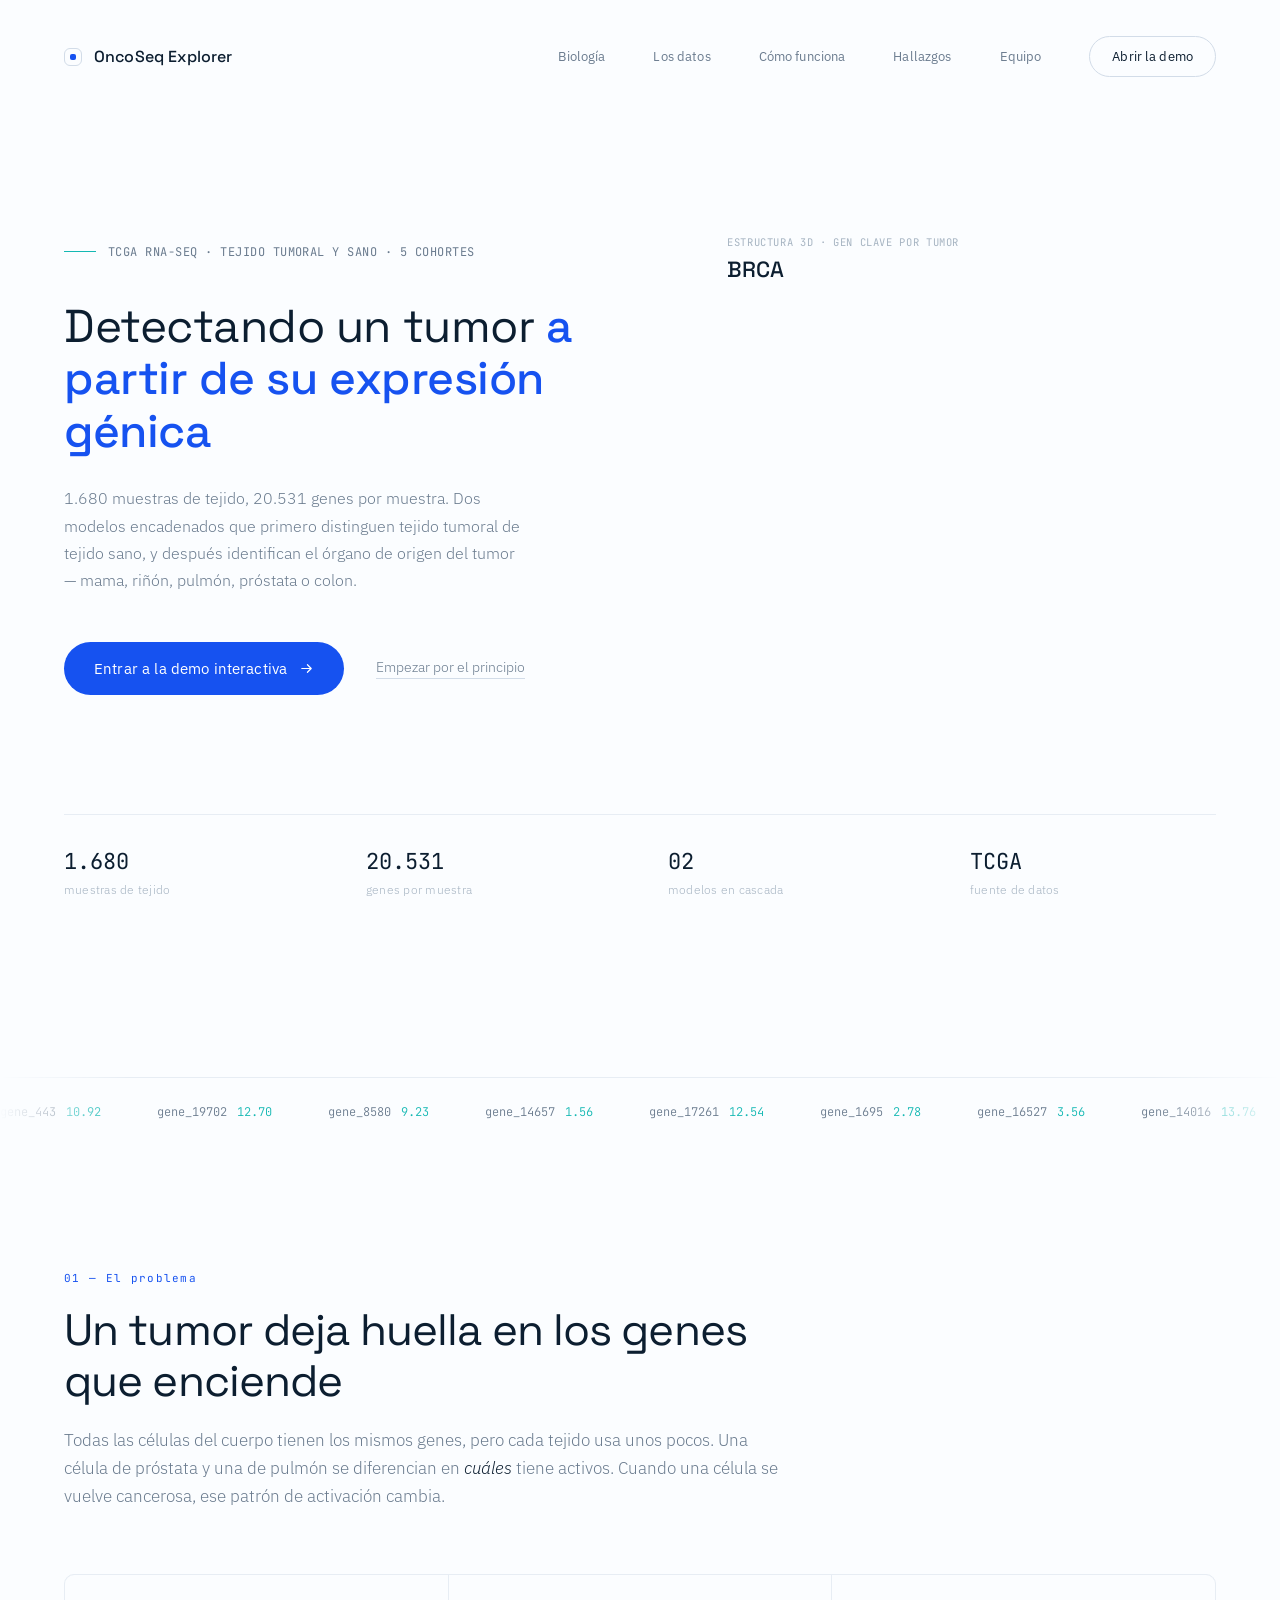
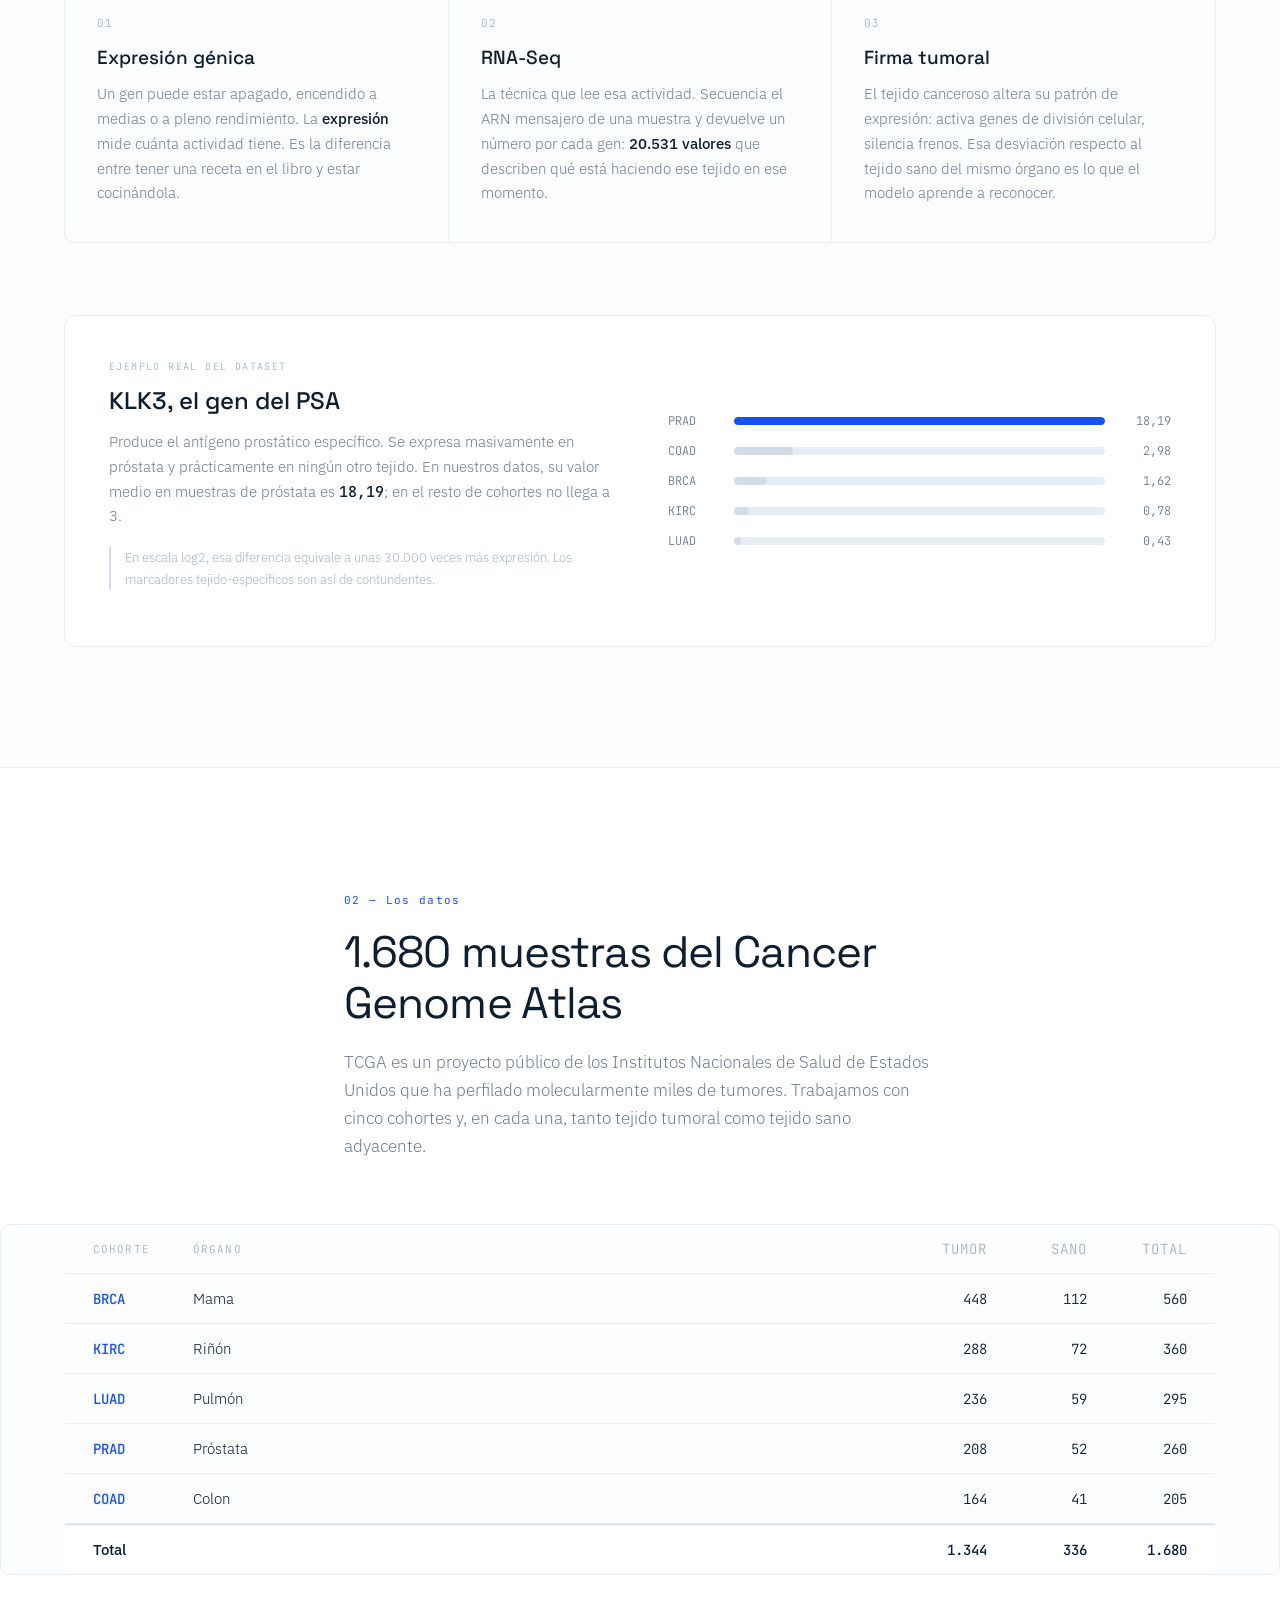
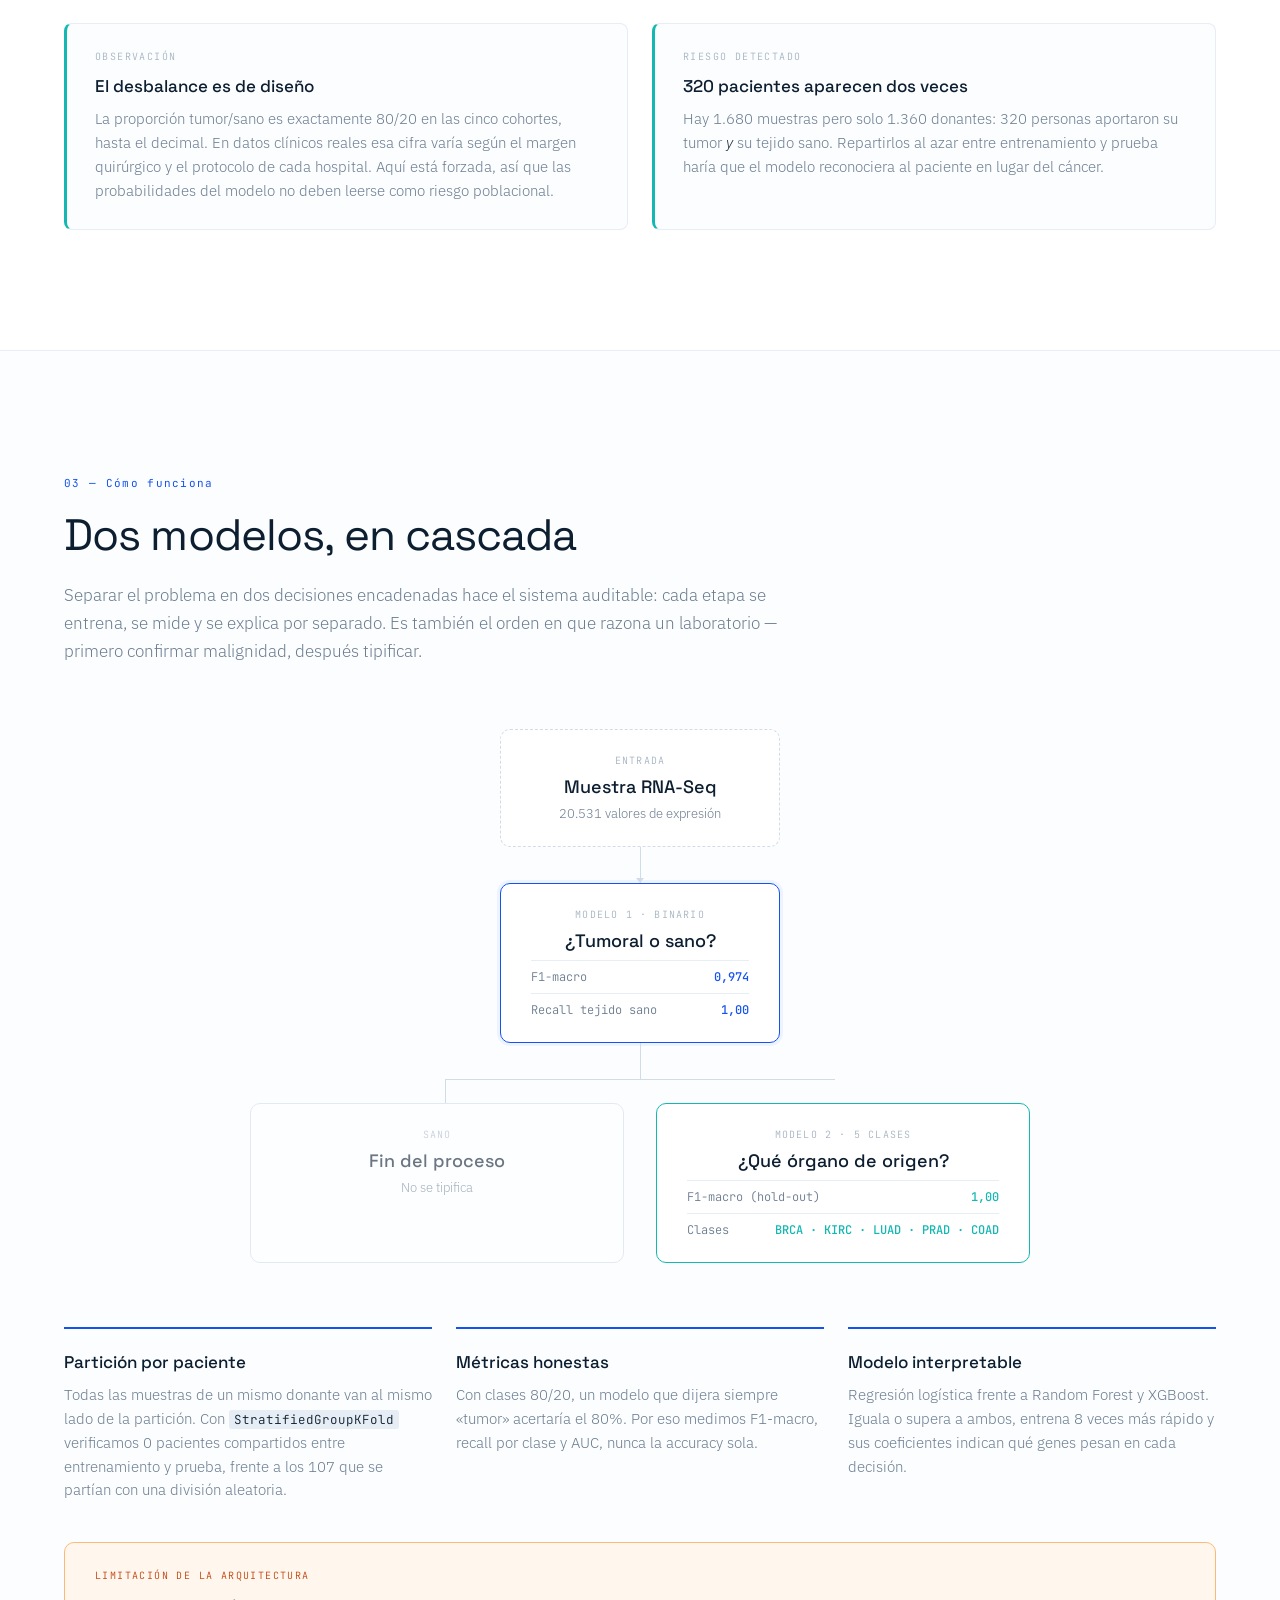
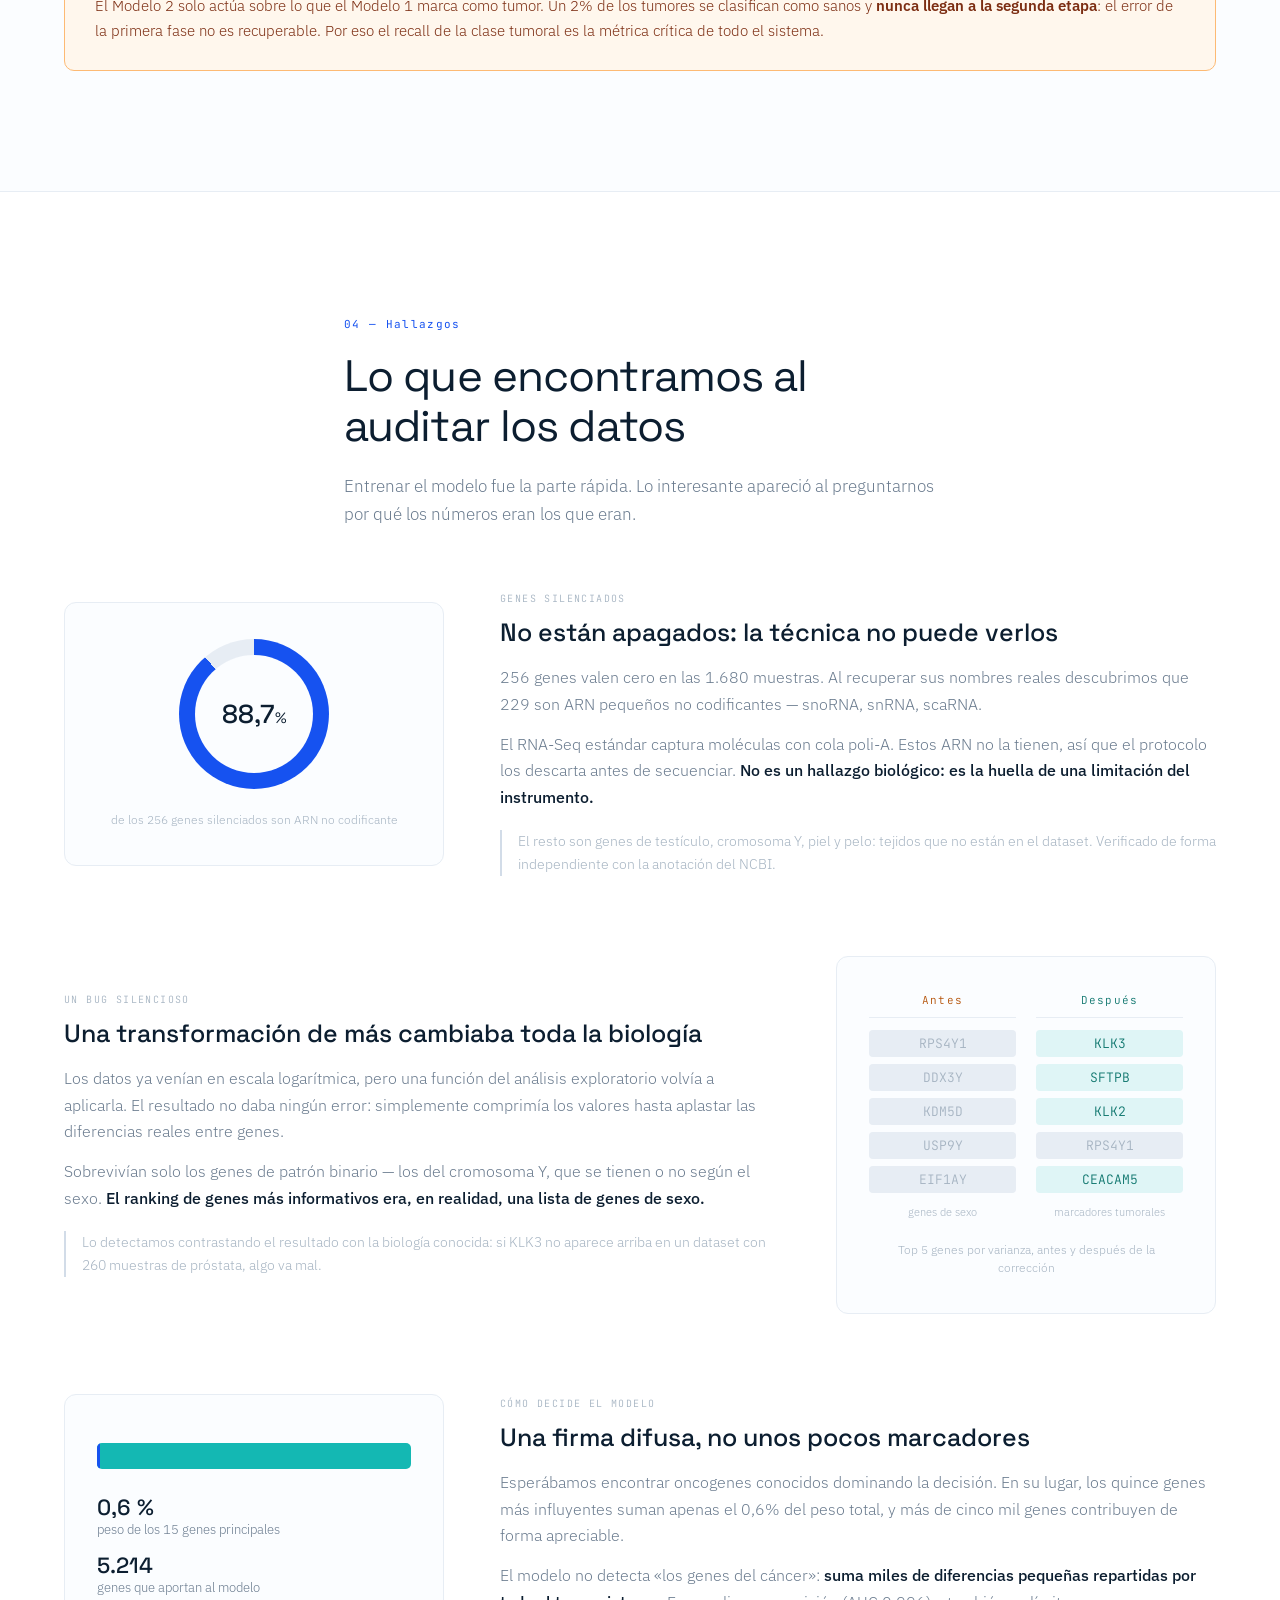
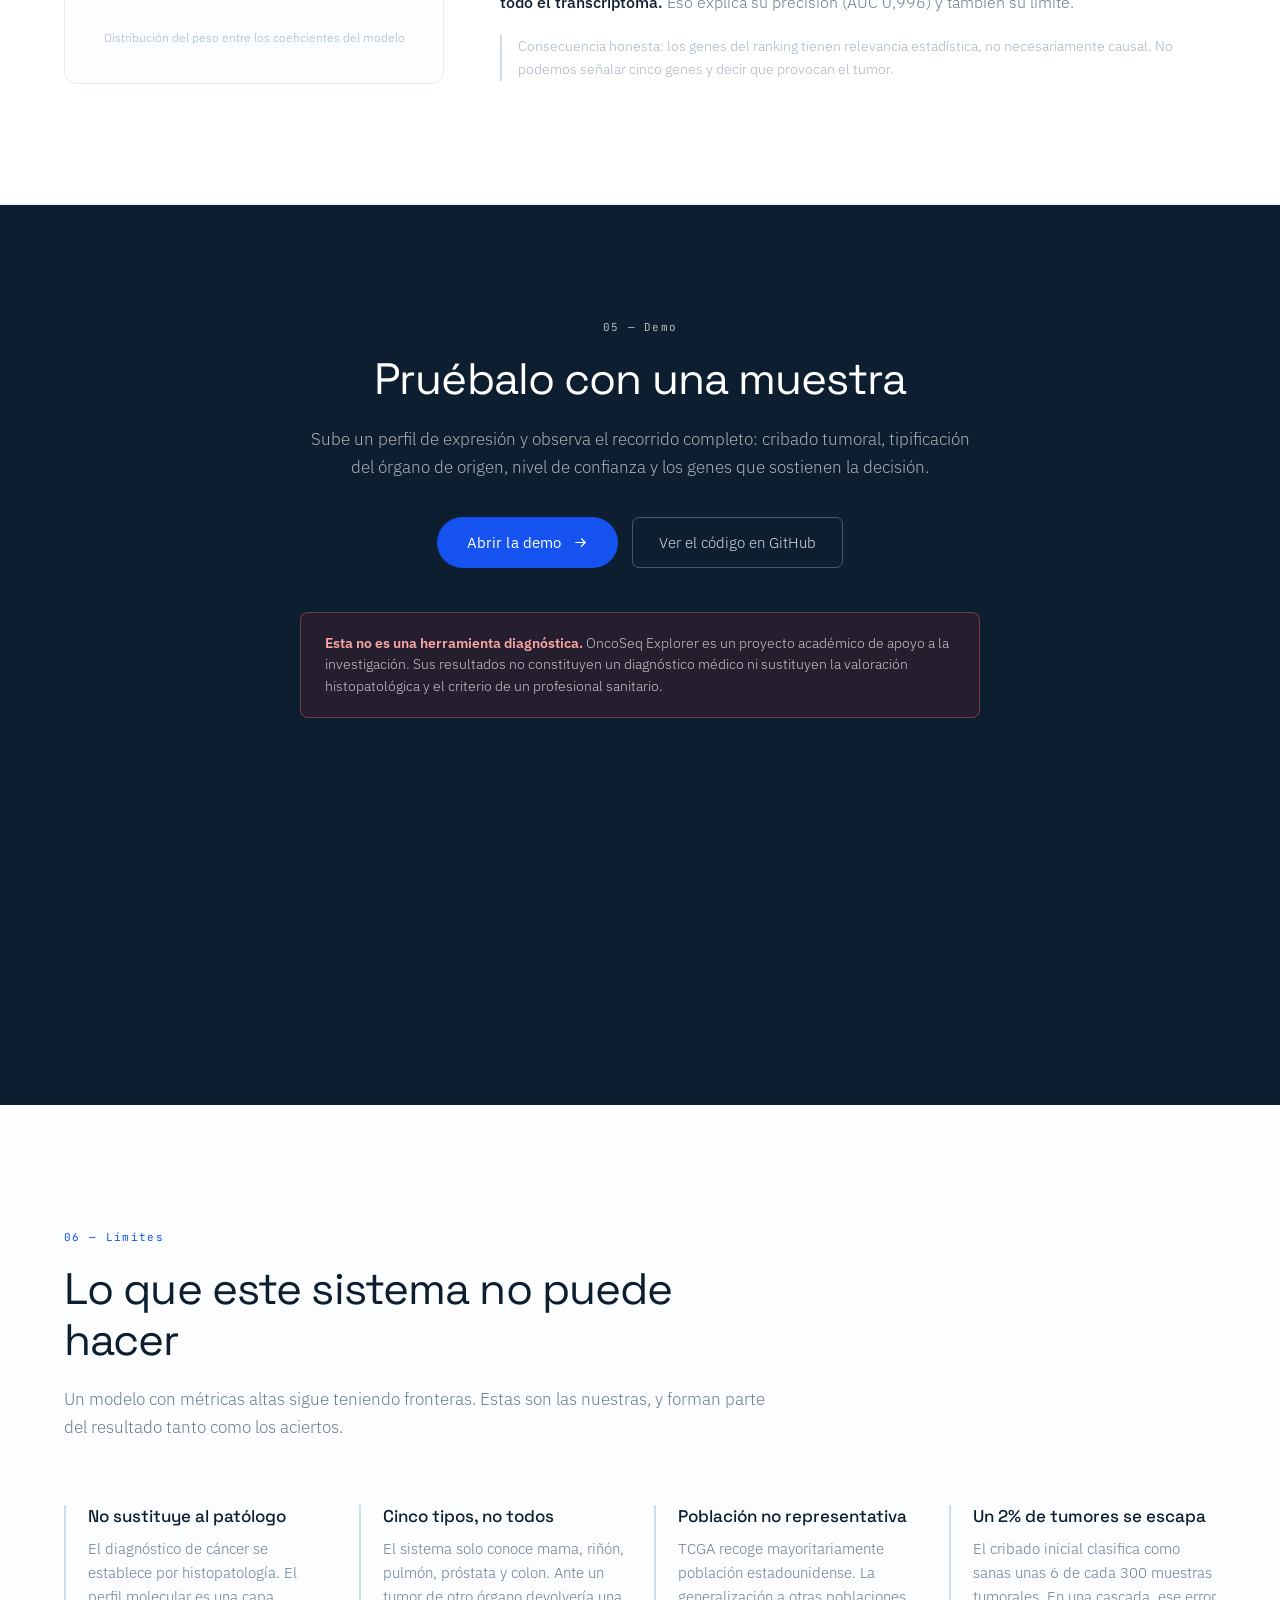
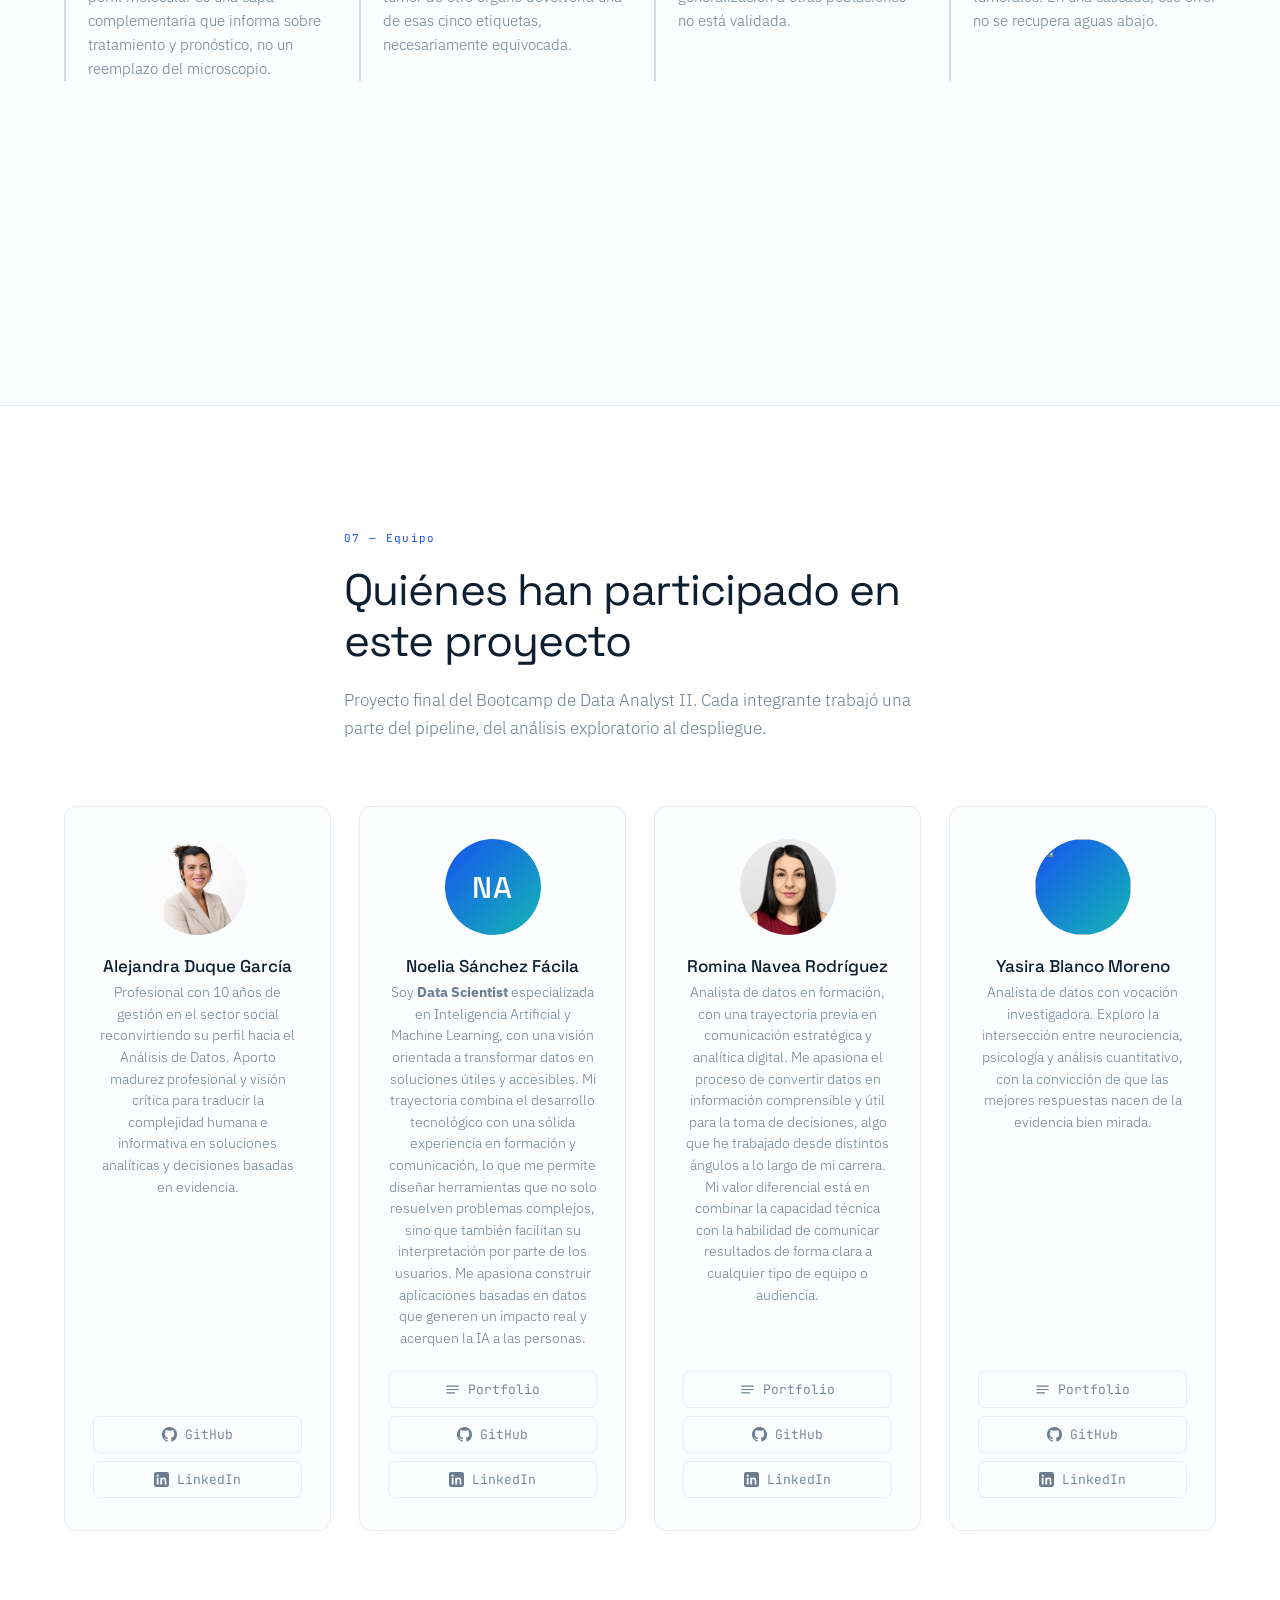
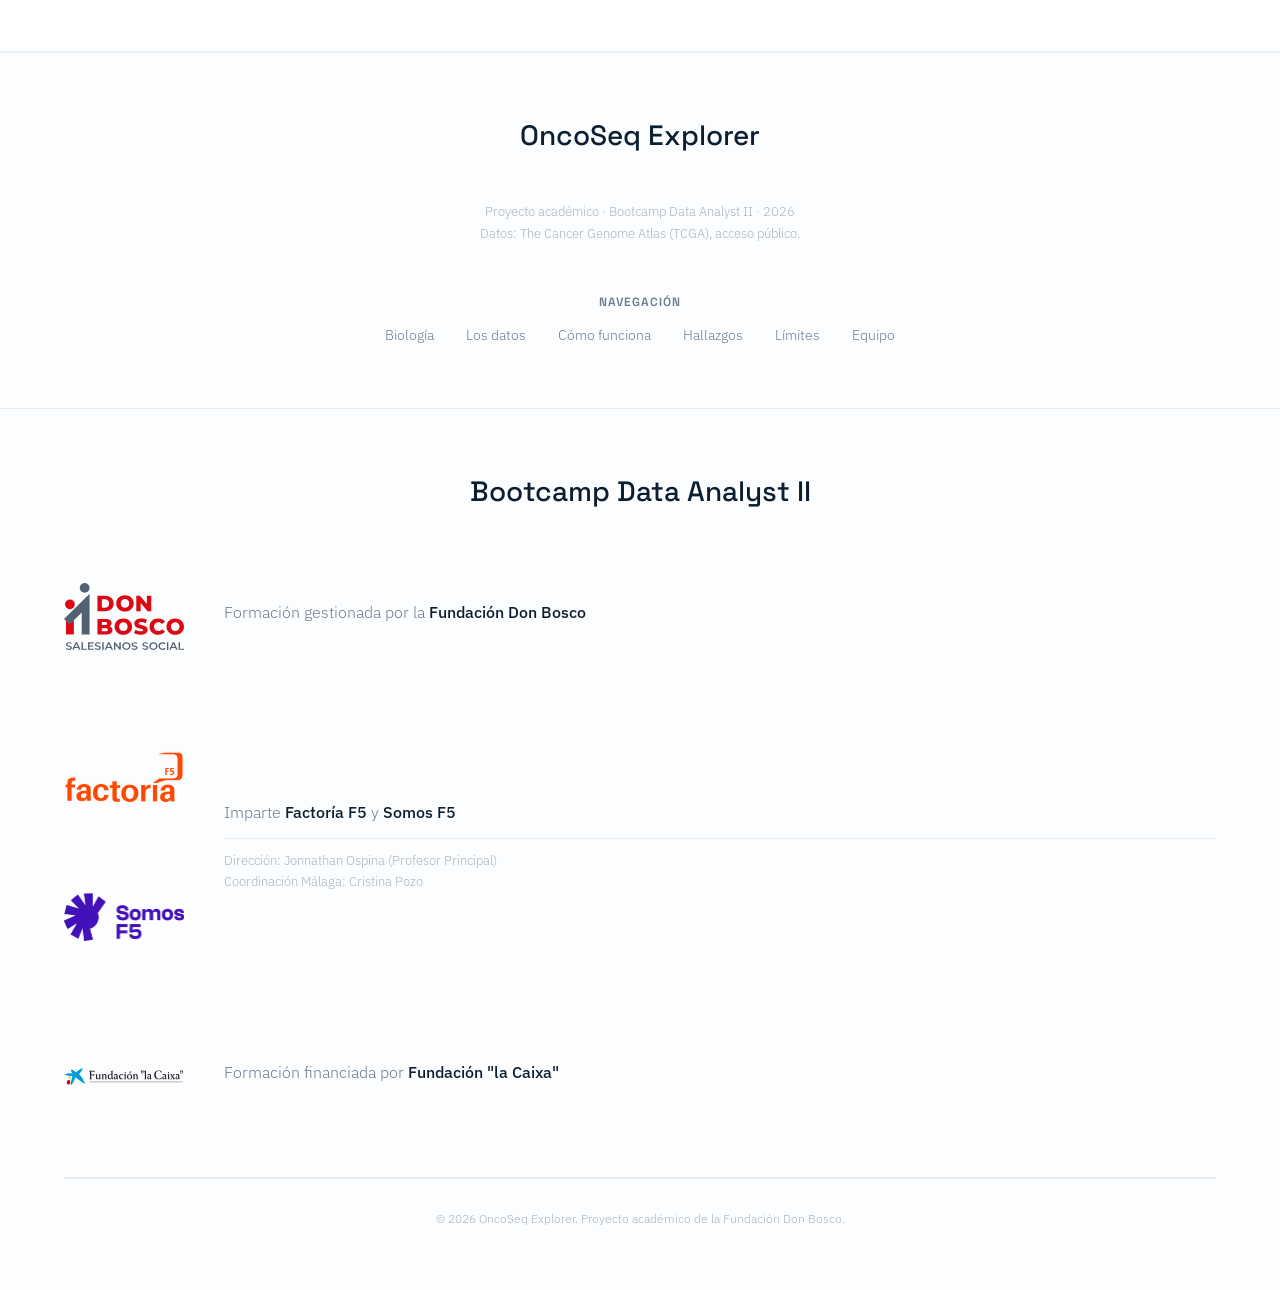
==== commit e10a60b0: "Deploy: Move web content to docs for GitHub Pages" ====
--- a/docs/index.html
+++ b/docs/index.html
@@ -506,12 +506,12 @@
 
 
 <!-- ============================================================
-     EQUIPO — reemplaza tu <section id="equipo"> entera por esto
+     EQUIPO
      ============================================================ -->
 <section class="sec sec-alt" id="equipo">
   <div class="sec-head">
     <span class="sec-tag">07 — Equipo</span>
-    <h2>Quiénes lo hemos construido</h2>
+    <h2>Quiénes han participado en este proyecto</h2>
     <p class="sec-lead">
       Proyecto final del Bootcamp de Data Analyst II. Cada integrante trabajó una parte del
       pipeline, del análisis exploratorio al despliegue.
@@ -529,19 +529,18 @@
       <h4>Alejandra Duque García</h4>
       <!--<span class="member-role">Rol en el proyecto</span>-->
       <p class="member-bio">
-        Breve descripción profesional. Formación, especialidad y qué aportas al equipo.
-        Dos o tres líneas para darte valor.
+        Profesional con 10 años de gestión en el sector social reconvirtiendo su perfil hacia el Análisis de Datos. Aporto madurez profesional y visión crítica para traducir la complejidad humana e informativa en soluciones analíticas y decisiones basadas en evidencia.
       </p>
       <div class="member-links">
         <!--<a href="#" target="_blank" rel="noopener" aria-label="Portfolio">
           <svg viewBox="0 0 16 16" width="15" height="15" fill="none"><path d="M2 4.5h12M2 8h12M2 11.5h8" stroke="currentColor" stroke-width="1.3" stroke-linecap="round"/></svg>
           Portfolio
         </a>-->
-        <a href="#" target="_blank" rel="noopener" aria-label="GitHub">
+        <a href="https://github.com/ALEJANDRADG2612" target="_blank" rel="noopener" aria-label="GitHub">
           <svg viewBox="0 0 16 16" width="15" height="15" fill="currentColor"><path d="M8 0C3.58 0 0 3.58 0 8c0 3.54 2.29 6.53 5.47 7.59.4.07.55-.17.55-.38 0-.19-.01-.82-.01-1.49-2.01.37-2.53-.49-2.69-.94-.09-.23-.48-.94-.82-1.13-.28-.15-.68-.52-.01-.53.63-.01 1.08.58 1.23.82.72 1.21 1.87.87 2.33.66.07-.52.28-.87.51-1.07-1.78-.2-3.64-.89-3.64-3.95 0-.87.31-1.59.82-2.15-.08-.2-.36-1.02.08-2.12 0 0 .67-.21 2.2.82.64-.18 1.32-.27 2-.27.68 0 1.36.09 2 .27 1.53-1.04 2.2-.82 2.2-.82.44 1.1.16 1.92.08 2.12.51.56.82 1.27.82 2.15 0 3.07-1.87 3.75-3.65 3.95.29.25.54.73.54 1.48 0 1.07-.01 1.93-.01 2.2 0 .21.15.46.55.38A8.01 8.01 0 0016 8c0-4.42-3.58-8-8-8z"/></svg>
           GitHub
         </a>
-        <a href="#" target="_blank" rel="noopener" aria-label="LinkedIn">
+        <a href="https://www.linkedin.com/in/aduquegarcia" target="_blank" rel="noopener" aria-label="LinkedIn">
           <svg viewBox="0 0 16 16" width="15" height="15" fill="currentColor"><path d="M13.63 0H2.37A2.37 2.37 0 000 2.37v11.26A2.37 2.37 0 002.37 16h11.26A2.37 2.37 0 0016 13.63V2.37A2.37 2.37 0 0013.63 0zM4.9 13.4H2.9V6h2zM3.9 5.1a1.16 1.16 0 110-2.32 1.16 1.16 0 010 2.32zM13.4 13.4h-2V9.6c0-.9-.02-2.07-1.26-2.07-1.26 0-1.45.98-1.45 2v3.87h-2V6h1.92v.9h.03c.27-.5.92-1.04 1.9-1.04 2.03 0 2.4 1.34 2.4 3.07z"/></svg>
           LinkedIn
         </a>
@@ -577,12 +576,13 @@
     <!-- ---- Integrante 3 ---- -->
     <article class="member">
       <div class="member-photo">
-        <span class="photo-initials">NA</span>
+        <!--<span class="member-role">Rol en el proyecto</span>-->
+        <img src="assets/img/rominanavea.png" alt="">
       </div>
       <h4>Romina Navea Rodríguez</h4>
       <!--<span class="member-role">Rol en el proyecto</span>-->
       <p class="member-bio">
-        Breve descripción profesional. Formación, especialidad y qué aportas al equipo.
+        Analista de datos en formación, con una trayectoria previa en comunicación estratégica y analítica digital. Me apasiona el proceso de convertir datos en información comprensible y útil para la toma de decisiones, algo que he trabajado desde distintos ángulos a lo largo de mi carrera. Mi valor diferencial está en combinar la capacidad técnica con la habilidad de comunicar resultados de forma clara a cualquier tipo de equipo o audiencia.
       </p>
       <div class="member-links">
         <a href="https://rnavea-r.github.io/portafolio-romina-navea-rodriguez/" target="_blank" rel="noopener">
@@ -593,7 +593,7 @@
           <svg viewBox="0 0 16 16" width="15" height="15" fill="currentColor"><path d="M8 0C3.58 0 0 3.58 0 8c0 3.54 2.29 6.53 5.47 7.59.4.07.55-.17.55-.38 0-.19-.01-.82-.01-1.49-2.01.37-2.53-.49-2.69-.94-.09-.23-.48-.94-.82-1.13-.28-.15-.68-.52-.01-.53.63-.01 1.08.58 1.23.82.72 1.21 1.87.87 2.33.66.07-.52.28-.87.51-1.07-1.78-.2-3.64-.89-3.64-3.95 0-.87.31-1.59.82-2.15-.08-.2-.36-1.02.08-2.12 0 0 .67-.21 2.2.82.64-.18 1.32-.27 2-.27.68 0 1.36.09 2 .27 1.53-1.04 2.2-.82 2.2-.82.44 1.1.16 1.92.08 2.12.51.56.82 1.27.82 2.15 0 3.07-1.87 3.75-3.65 3.95.29.25.54.73.54 1.48 0 1.07-.01 1.93-.01 2.2 0 .21.15.46.55.38A8.01 8.01 0 0016 8c0-4.42-3.58-8-8-8z"/></svg>
           GitHub
         </a>
-        <a href="https://www.linkedin.com/in/romina-navearodriguez" target="_blank" rel="noopener">
+        <a href="https://www.linkedin.com/in/romina-navearod/" target="_blank" rel="noopener">
           <svg viewBox="0 0 16 16" width="15" height="15" fill="currentColor"><path d="M13.63 0H2.37A2.37 2.37 0 000 2.37v11.26A2.37 2.37 0 002.37 16h11.26A2.37 2.37 0 0016 13.63V2.37A2.37 2.37 0 0013.63 0zM4.9 13.4H2.9V6h2zM3.9 5.1a1.16 1.16 0 110-2.32 1.16 1.16 0 010 2.32zM13.4 13.4h-2V9.6c0-.9-.02-2.07-1.26-2.07-1.26 0-1.45.98-1.45 2v3.87h-2V6h1.92v.9h.03c.27-.5.92-1.04 1.9-1.04 2.03 0 2.4 1.34 2.4 3.07z"/></svg>
           LinkedIn
         </a>
@@ -604,7 +604,7 @@
     <article class="member">
       <div class="member-photo">
         <!--<span class="photo-initials">NA</span>-->
-        <img src="assets/img/carnetyasirablanco.jpg" alt="">
+        <img src="assets/img/carnetyasirablanco.JPG" alt="">
       </div>
       <h4>Yasira Blanco Moreno</h4>
       <!--<span class="member-role">Rol en el proyecto</span>-->
@@ -613,7 +613,7 @@
       <div class="member-links">
         <a href="https://cornerlab.me" target="_blank" rel="noopener">
           <svg viewBox="0 0 16 16" width="15" height="15" fill="none"><path d="M2 4.5h12M2 8h12M2 11.5h8" stroke="currentColor" stroke-width="1.3" stroke-linecap="round"/></svg>
-          cornerlab.me
+          Portfolio
         </a>
         <a href="https://github.com/Onmyblasi" target="_blank" rel="noopener">
           <svg viewBox="0 0 16 16" width="15" height="15" fill="currentColor"><path d="M8 0C3.58 0 0 3.58 0 8c0 3.54 2.29 6.53 5.47 7.59.4.07.55-.17.55-.38 0-.19-.01-.82-.01-1.49-2.01.37-2.53-.49-2.69-.94-.09-.23-.48-.94-.82-1.13-.28-.15-.68-.52-.01-.53.63-.01 1.08.58 1.23.82.72 1.21 1.87.87 2.33.66.07-.52.28-.87.51-1.07-1.78-.2-3.64-.89-3.64-3.95 0-.87.31-1.59.82-2.15-.08-.2-.36-1.02.08-2.12 0 0 .67-.21 2.2.82.64-.18 1.32-.27 2-.27.68 0 1.36.09 2 .27 1.53-1.04 2.2-.82 2.2-.82.44 1.1.16 1.92.08 2.12.51.56.82 1.27.82 2.15 0 3.07-1.87 3.75-3.65 3.95.29.25.54.73.54 1.48 0 1.07-.01 1.93-.01 2.2 0 .21.15.46.55.38A8.01 8.01 0 0016 8c0-4.42-3.58-8-8-8z"/></svg>
@@ -631,24 +631,98 @@
 
 
 <footer>
-  <div class="foot-inner">
-    <div class="foot-brand">
-      <div class="logo">
-        <div class="logo-mark"></div>
-        OncoSeq Explorer
-      </div>
-      <p class="foot-note">
+  <!-- SECCIÓN 1: OncoSeq Explorer + Navegación -->
+  <div class="foot-section-1">
+    <div class="foot-inner-section1">
+      
+      <!-- Título OncoSeq Explorer -->
+      <div class="foot-title-center">
+        <h3>OncoSeq Explorer</h3>
+      </div>
+
+      <!-- Descripción del proyecto -->
+      <p class="foot-description">
         Proyecto académico · Bootcamp Data Analyst II · 2026<br>
         Datos: The Cancer Genome Atlas (TCGA), acceso público.
       </p>
-    </div>
-    <div class="foot-links">
-      <a href="#biologia">Biología</a>
-      <a href="#datos">Los datos</a>
-      <a href="#metodo">Cómo funciona</a>
-      <a href="#hallazgos">Hallazgos</a>
-      <a href="#limitaciones">Límites</a>
-      <a href="#equipo">Equipo</a>
+
+      <!-- Navegación -->
+      <div class="foot-nav-section">
+        <h4 class="foot-section-title">Navegación</h4>
+        <div class="foot-nav-links">
+          <a href="#biologia">Biología</a>
+          <a href="#datos">Los datos</a>
+          <a href="#metodo">Cómo funciona</a>
+          <a href="#hallazgos">Hallazgos</a>
+          <a href="#limitaciones">Límites</a>
+          <a href="#equipo">Equipo</a>
+        </div>
+      </div>
+
+    </div>
+  </div>
+
+  <div class="foot-divider"></div>
+
+  <!-- SECCIÓN 2: Bootcamp Data Analyst II -->
+  <div class="foot-section-2">
+    
+    <!-- Título centrado del bootcamp -->
+    <div class="foot-title-center">
+      <h3>Bootcamp Data Analyst II</h3>
+    </div>
+
+    <!-- Bloque 1: Don Bosco -->
+    <div class="foot-institution">
+      <div class="inst-logo">
+        <img src="assets/img/logo-donbosco.svg" alt="Logo Fundación Don Bosco" loading="lazy">
+      </div>
+      <div class="inst-text">
+        <p class="inst-desc">
+          Formación gestionada por la <strong>Fundación Don Bosco</strong>
+        </p>
+      </div>
+    </div>
+
+    <!-- Bloque 2: Factoría F5 y Somos F5 -->
+    <div class="foot-institution">
+      <div class="inst-logos-stack">
+        <div class="inst-logo">
+          <img src="assets/img/logo-factoriaf5.png" alt="Logo Factoría F5" loading="lazy">
+        </div>
+        <div class="inst-logo">
+          <img src="assets/img/logo-somosf5.png" alt="Logo Somos F5" loading="lazy">
+        </div>
+      </div>
+      <div class="inst-text">
+        <p class="inst-desc">
+          Imparte <strong>Factoría F5</strong> y <strong>Somos F5</strong>
+        </p>
+        <p class="inst-credits">
+          Dirección: Jonnathan Ospina (Profesor Principal)<br>
+          Coordinación Málaga: Cristina Pozo
+        </p>
+      </div>
+    </div>
+
+    <!-- Bloque 3: La Caixa -->
+    <div class="foot-institution">
+      <div class="inst-logo">
+        <img src="assets/img/logo-lacaixa.svg" alt="Logo Fundación La Caixa" loading="lazy">
+      </div>
+      <div class="inst-text">
+        <p class="inst-desc">
+          Formación financiada por <strong>Fundación "la Caixa"</strong>
+        </p>
+      </div>
+    </div>
+
+    <div class="foot-divider"></div>
+
+    <div class="foot-bottom">
+      <p class="foot-copyright">
+        © 2026 OncoSeq Explorer. Proyecto académico de la Fundación Don Bosco.
+      </p>
     </div>
   </div>
 </footer>
--- a/docs/assets/css/style.css
+++ b/docs/assets/css/style.css
@@ -16,7 +16,10 @@
   }
 
   * { margin: 0; padding: 0; box-sizing: border-box; }
-  html { scroll-behavior: smooth; }
+  html { 
+    scroll-behavior: smooth;
+    scroll-snap-type: y mandatory;
+  }
 
   body {
     background: var(--bg);
@@ -25,6 +28,7 @@
     font-weight: 300;
     -webkit-font-smoothing: antialiased;
     overflow-x: hidden;
+    scroll-snap-type: y mandatory;
   }
 
   a { color: inherit; text-decoration: none; }
@@ -111,6 +115,9 @@
     max-width: 1360px;
     margin: 0 auto;
     padding: 100px 64px 0;
+    min-height: 100vh;
+    scroll-snap-align: start;
+    scroll-snap-stop: always;
   }
 
   @media (max-width: 720px) {
@@ -385,6 +392,9 @@
   max-width: 1360px;
   margin: 0 auto;
   padding: 120px 64px;
+  min-height: 100vh;
+  scroll-snap-align: start;
+  scroll-snap-stop: always;
 }
 
 .sec-alt {
@@ -393,6 +403,9 @@
   border-bottom: 1px solid var(--line);
   max-width: none;
   padding-left: 0;
+  min-height: 100vh;
+  scroll-snap-align: start;
+  scroll-snap-stop: always;
   padding-right: 0;
 }
 
@@ -951,6 +964,9 @@
   max-width: none;
   padding: 110px 64px;
   text-align: center;
+  min-height: 100vh;
+  scroll-snap-align: start;
+  scroll-snap-stop: always;
 }
 
 .demo-inner { max-width: 680px; margin: 0 auto; }
@@ -1190,34 +1206,217 @@
 
 footer {
   border-top: 1px solid var(--line);
-  padding: 56px 64px;
-}
-
-.foot-inner {
+  scroll-snap-align: start;
+}
+
+/* SECCIÓN 1 */
+.foot-section-1 {
+  padding: 64px;
+  background: var(--bg);
+}
+
+.foot-inner-section1 {
   max-width: 1360px;
   margin: 0 auto;
-  display: flex;
-  justify-content: space-between;
-  gap: 40px;
-  flex-wrap: wrap;
-}
-
-.foot-note {
+  text-align: center;
+}
+
+.foot-title-center h3 {
+  font-family: var(--font-display);
+  font-size: 28px;
+  font-weight: 500;
+  color: var(--ink);
+  margin-bottom: 16px;
+}
+
+.foot-description {
   font-size: 13px;
   line-height: 1.7;
   color: var(--ink-faint);
-  margin-top: 16px;
-}
-
-.foot-links { display: flex; gap: 26px; flex-wrap: wrap; align-items: flex-start; }
-
-.foot-links a {
+  margin-bottom: 48px;
+}
+
+.foot-nav-section {
+  display: flex;
+  flex-direction: column;
+  align-items: center;
+  gap: 16px;
+}
+
+.foot-section-title {
+  font-family: var(--font-display);
+  font-size: 12px;
+  font-weight: 600;
+  letter-spacing: 0.08em;
+  color: var(--ink-soft);
+  text-transform: uppercase;
+  margin: 0;
+}
+
+.foot-nav-links {
+  display: flex;
+  gap: 32px;
+  flex-wrap: wrap;
+  justify-content: center;
+}
+
+.foot-nav-links a {
   font-size: 13.5px;
   color: var(--ink-soft);
-  transition: color .2s;
-}
-
-.foot-links a:hover { color: var(--accent); }
+  transition: color 0.2s ease;
+}
+
+.foot-nav-links a:hover {
+  color: var(--accent);
+}
+
+.foot-divider {
+  max-width: 1360px;
+  margin: 0 auto;
+  height: 1px;
+  background: var(--line);
+}
+
+/* SECCIÓN 2 */
+.foot-section-2 {
+  padding: 64px;
+}
+
+.foot-title-center {
+  text-align: center;
+  margin-bottom: 48px;
+}
+
+/* Bloques de instituciones */
+.foot-institution {
+  max-width: 1360px;
+  margin: 0 auto 40px;
+  display: grid;
+  grid-template-columns: auto 1fr;
+  gap: 40px;
+  align-items: center;
+}
+
+.inst-logo {
+  width: 120px;
+  height: 120px;
+  display: flex;
+  align-items: center;
+  justify-content: center;
+  flex-shrink: 0;
+}
+
+.inst-logo img {
+  max-width: 100%;
+  max-height: 100%;
+  width: auto;
+  height: auto;
+  object-fit: contain;
+}
+
+.inst-logos-stack {
+  display: flex;
+  flex-direction: column;
+  gap: 20px;
+}
+
+.inst-logos-stack .inst-logo {
+  margin: 0;
+}
+
+.inst-desc {
+  font-size: 16px;
+  line-height: 1.6;
+  color: var(--ink-soft);
+  margin-bottom: 8px;
+}
+
+.inst-desc strong {
+  font-weight: 500;
+  color: var(--ink);
+}
+
+.inst-credits {
+  font-size: 13px;
+  line-height: 1.6;
+  color: var(--ink-faint);
+  margin-top: 12px;
+  padding-top: 12px;
+  border-top: 1px solid var(--line);
+}
+
+.inst-credits strong {
+  font-weight: 500;
+  color: var(--ink-soft);
+}
+
+.foot-bottom {
+  max-width: 1360px;
+  margin: 0 auto;
+  text-align: center;
+  padding-top: 32px;
+  border-top: 1px solid var(--line);
+}
+
+.foot-copyright {
+  font-size: 12px;
+  color: var(--ink-faint);
+}
+
+@media (max-width: 900px) {
+  .foot-section-1,
+  .foot-section-2 { 
+    padding: 48px 28px; 
+  }
+
+  .foot-nav-links {
+    gap: 20px;
+  }
+
+  .foot-institution {
+    grid-template-columns: auto 1fr;
+    gap: 28px;
+  }
+
+  .inst-logo {
+    width: 100px;
+    height: 100px;
+  }
+}
+
+@media (max-width: 600px) {
+  .foot-section-1,
+  .foot-section-2 { 
+    padding: 36px 20px; 
+  }
+
+  .foot-title-center h3 {
+    font-size: 22px;
+  }
+
+  .foot-nav-links {
+    gap: 12px;
+    font-size: 12px;
+  }
+
+  .foot-institution {
+    grid-template-columns: auto 1fr;
+    gap: 20px;
+  }
+
+  .inst-logo {
+    width: 80px;
+    height: 80px;
+  }
+
+  .inst-desc {
+    font-size: 14px;
+  }
+
+  .inst-credits {
+    font-size: 12px;
+  }
+}
 
 /* ---------- Responsive ---------- */
 
@@ -1255,4 +1454,4 @@
 .gene-example-text { min-width: 0; }
 .casc-input { border-style: dashed; }
 .ba-col { min-width: 0; }
-.foot-brand { max-width: 340px; }
+.foot-brand { max-width: 340px; }
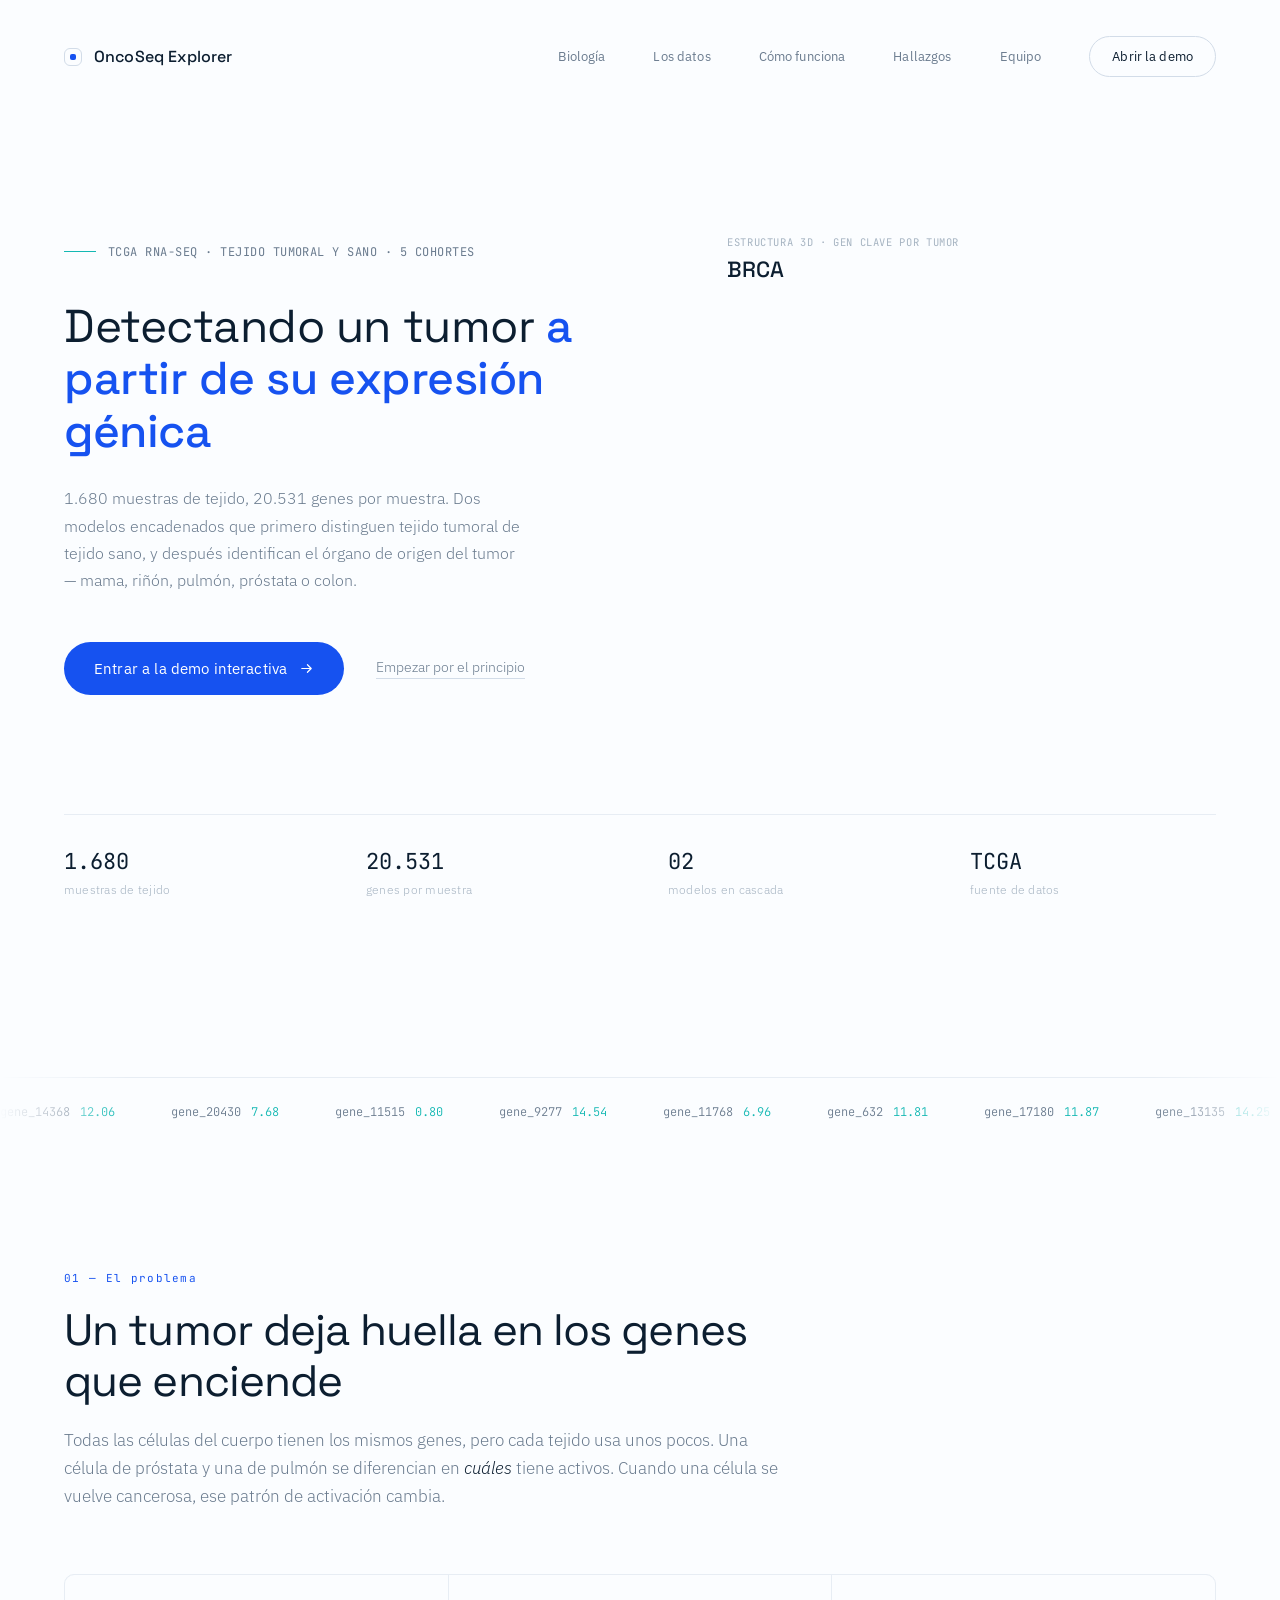
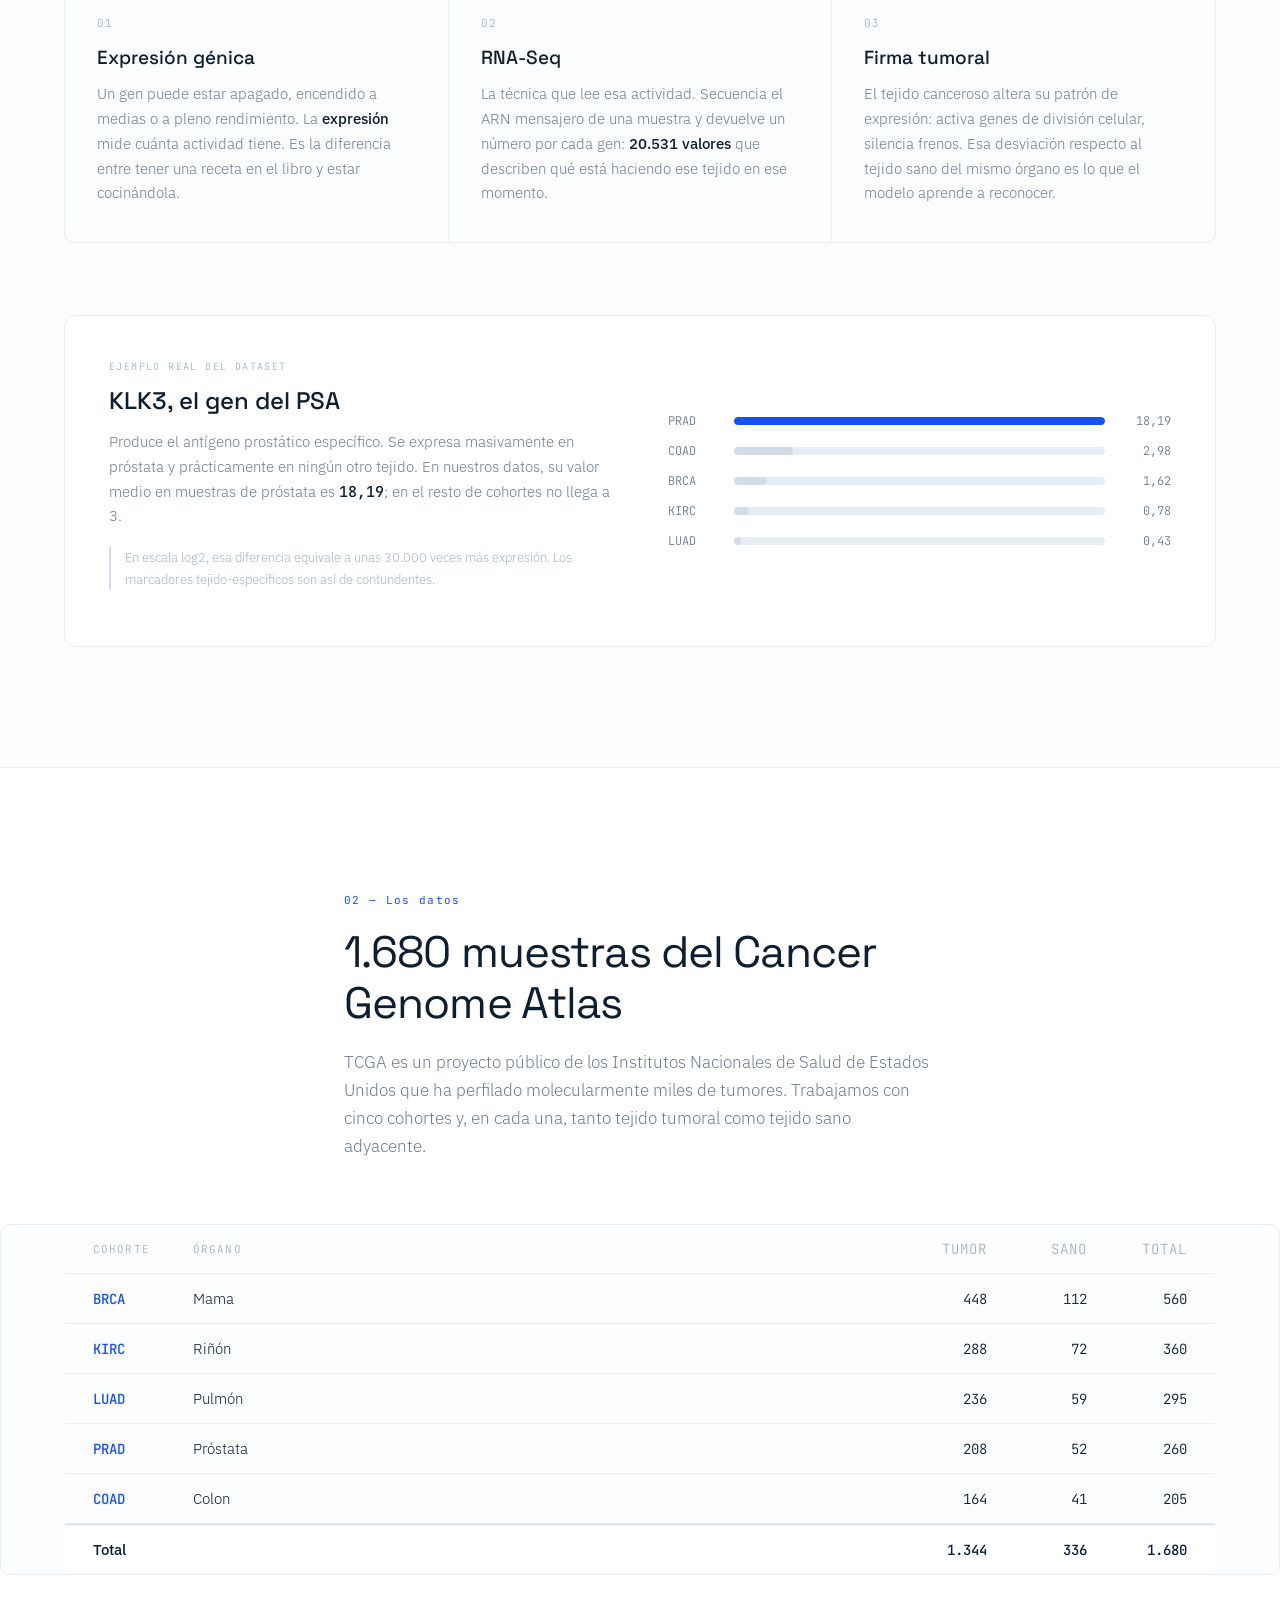
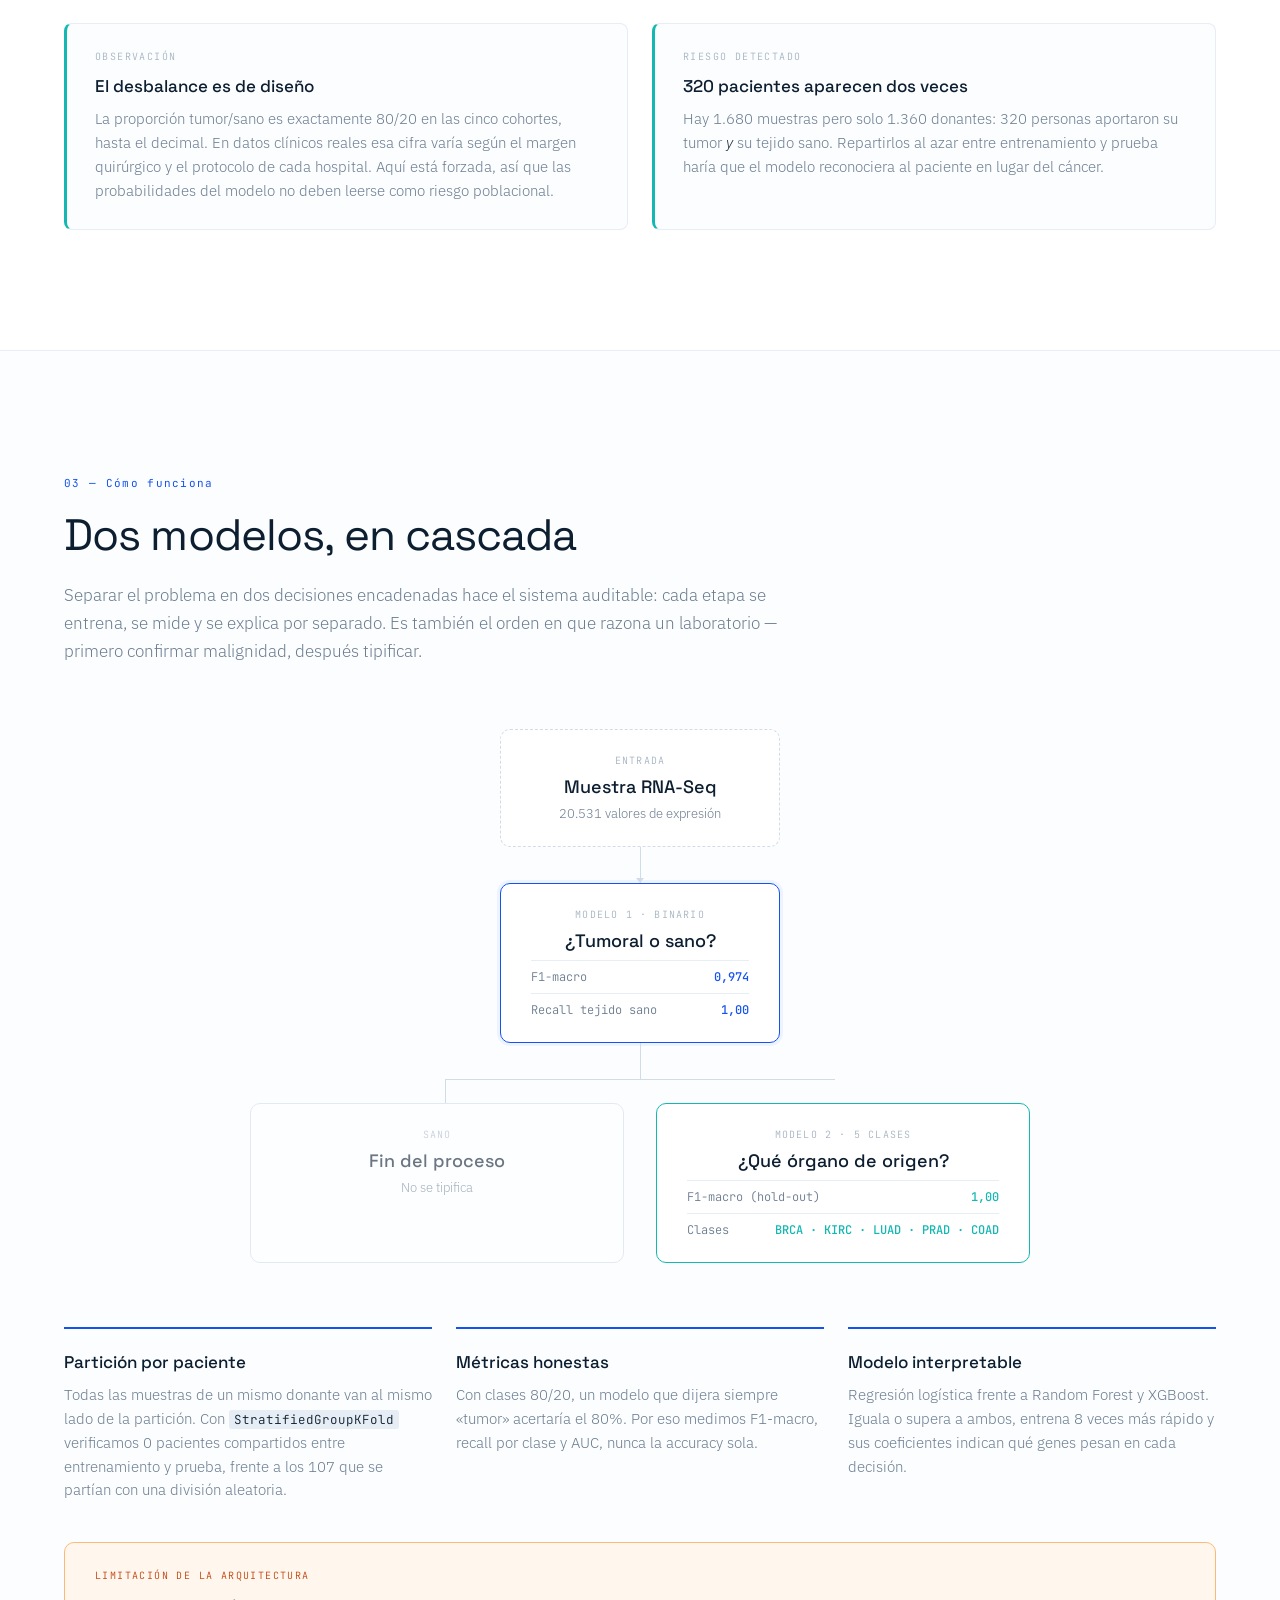
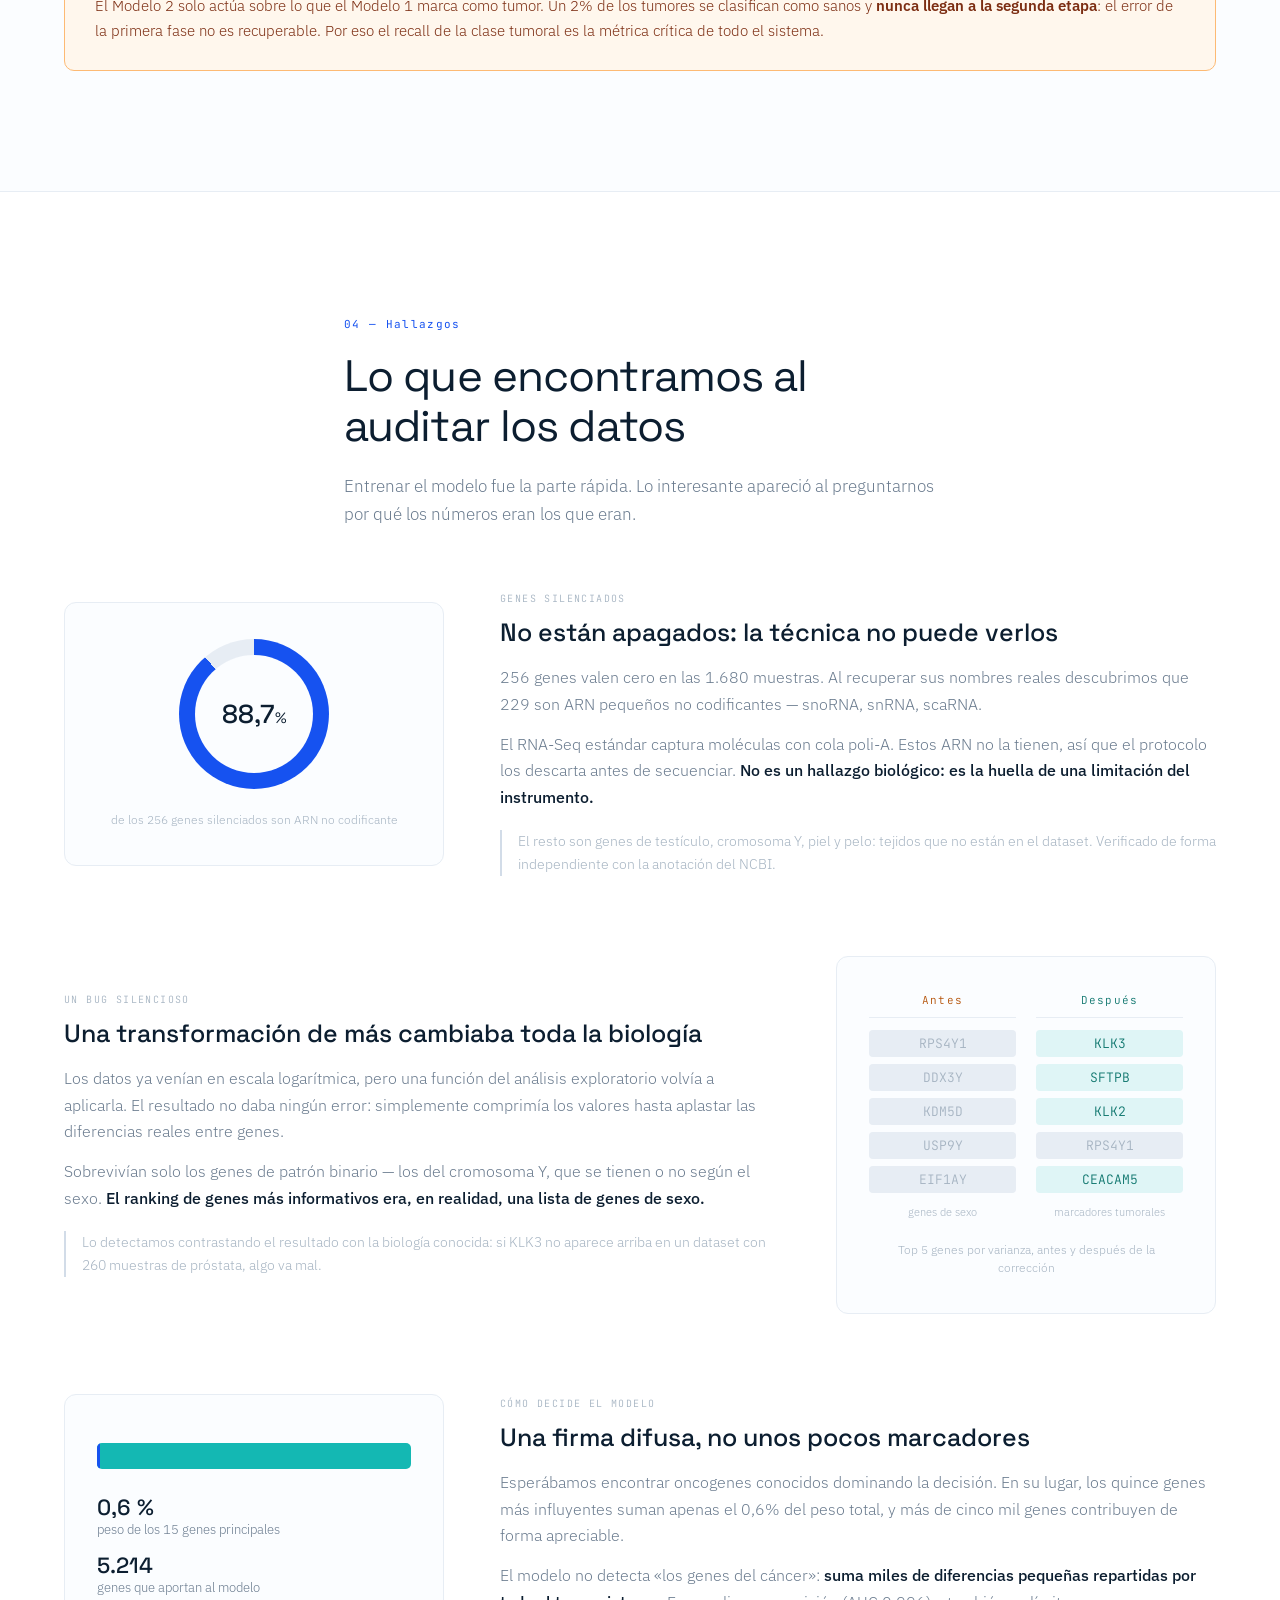
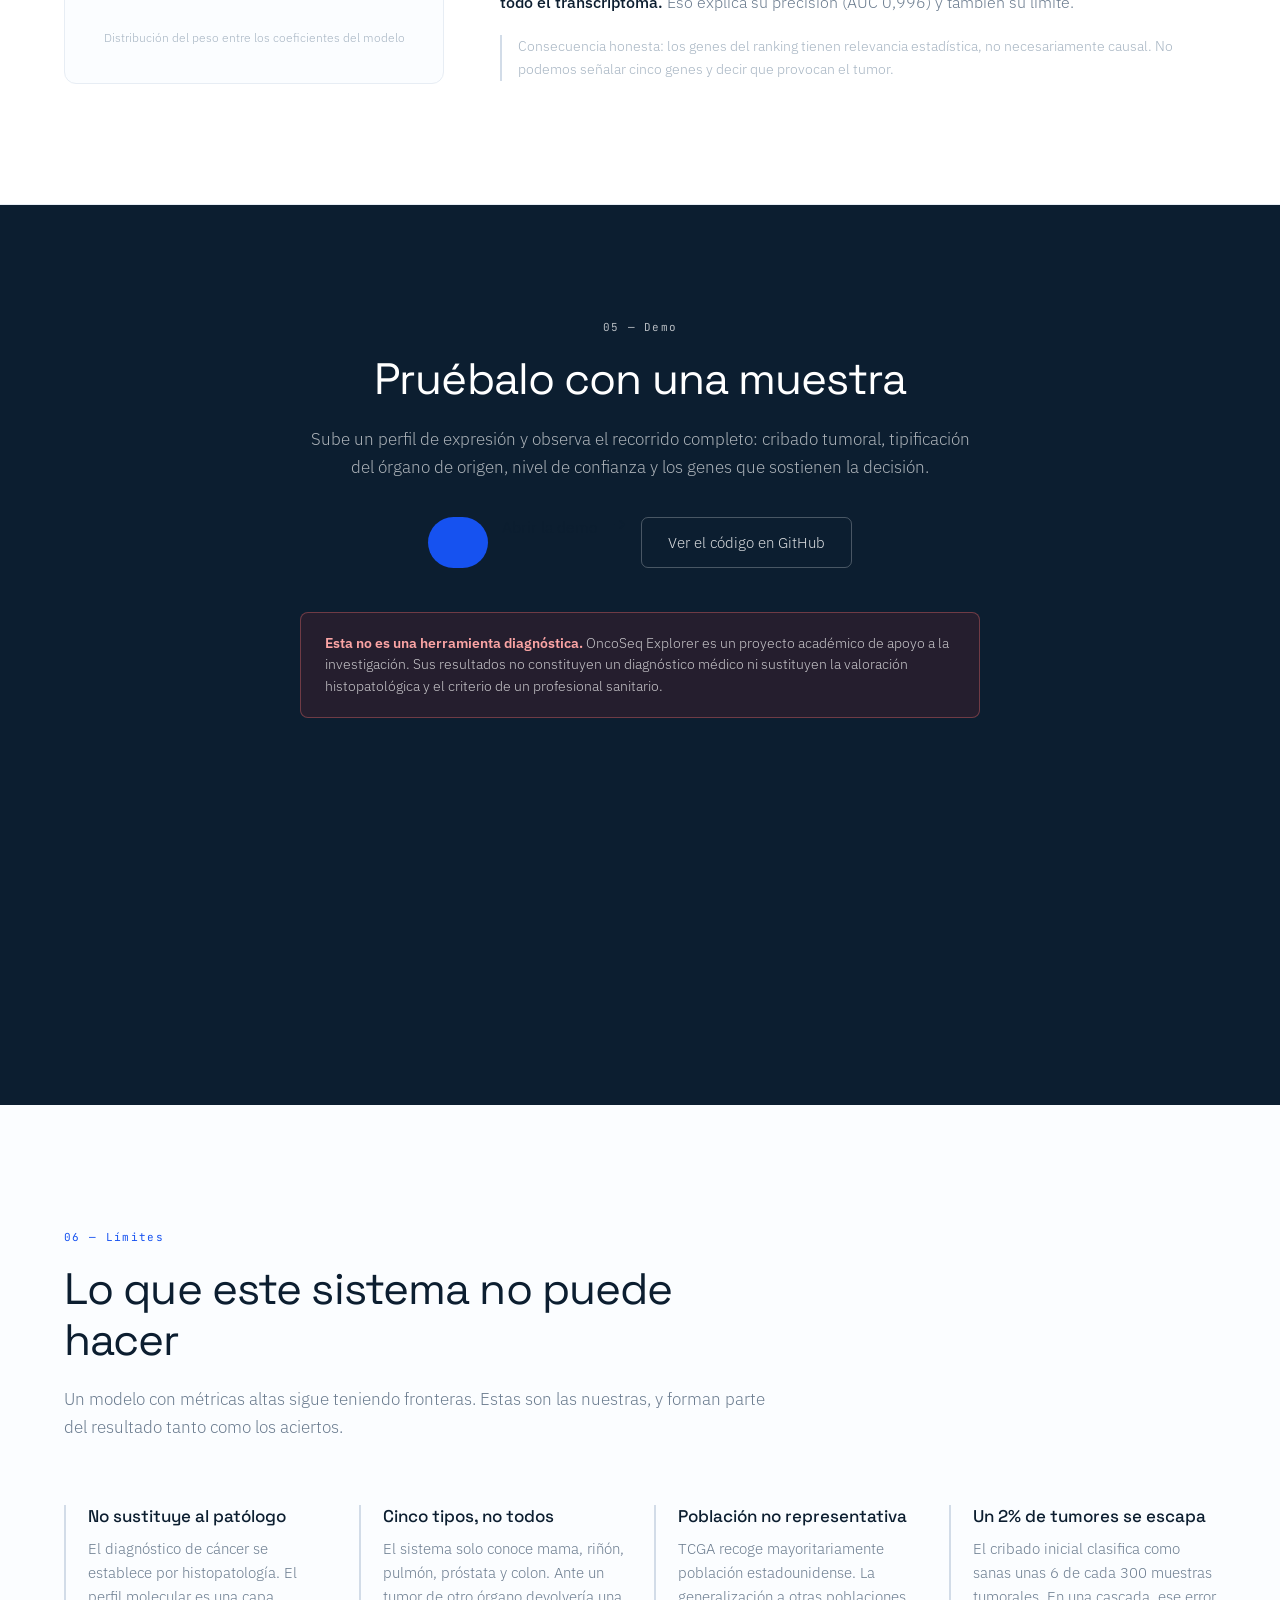
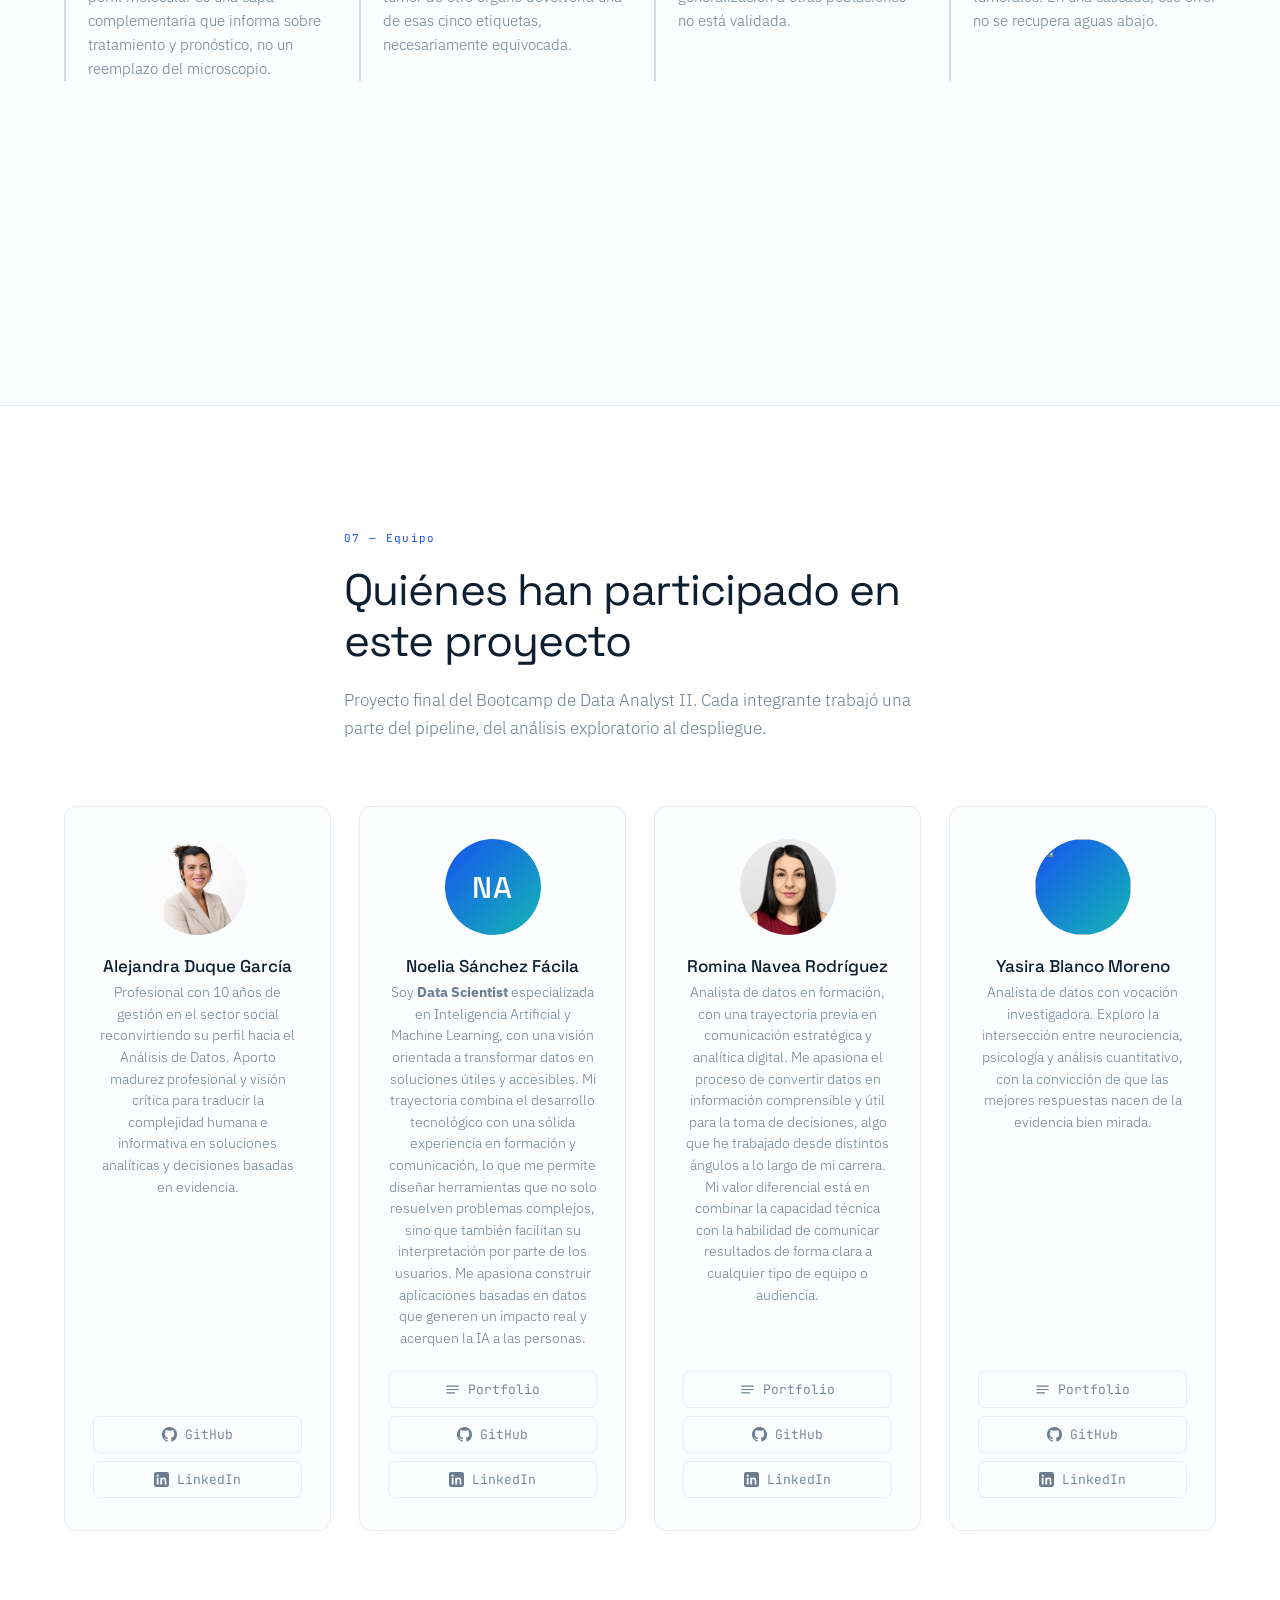
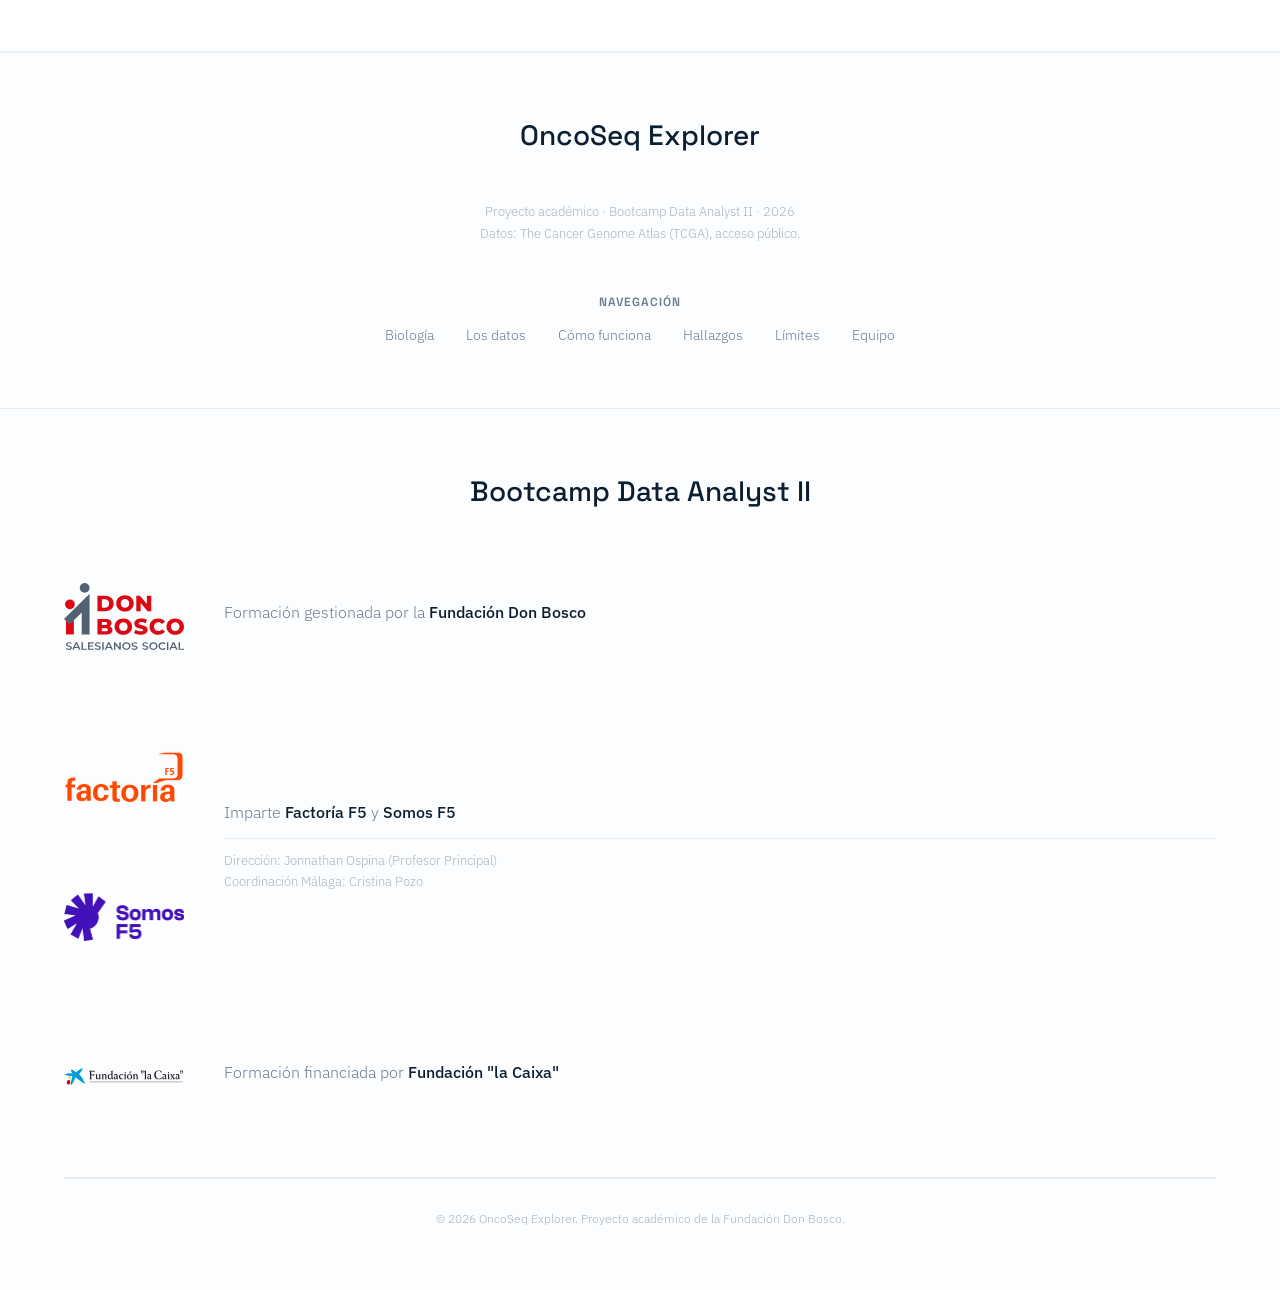
==== commit a7367771: "feat(web): linked web buttom with Render OncoLens" ====
--- a/docs/index.html
+++ b/docs/index.html
@@ -438,7 +438,7 @@
     </p>
 
     <div class="demo-actions">
-      <a href="#" class="btn-primary btn-lg" id="demoLink">
+      <a href="https://oncolens-wkuy.onrender.com" target="_blank" rel="noopener" class="btn-primary btn-lg" id="demoLink"></a>
         Abrir la demo
         <svg width="15" height="15" viewBox="0 0 16 16" fill="none"><path d="M3 8H13M13 8L9 4M13 8L9 12" stroke="currentColor" stroke-width="1.3" stroke-linecap="round" stroke-linejoin="round"/></svg>
       </a>
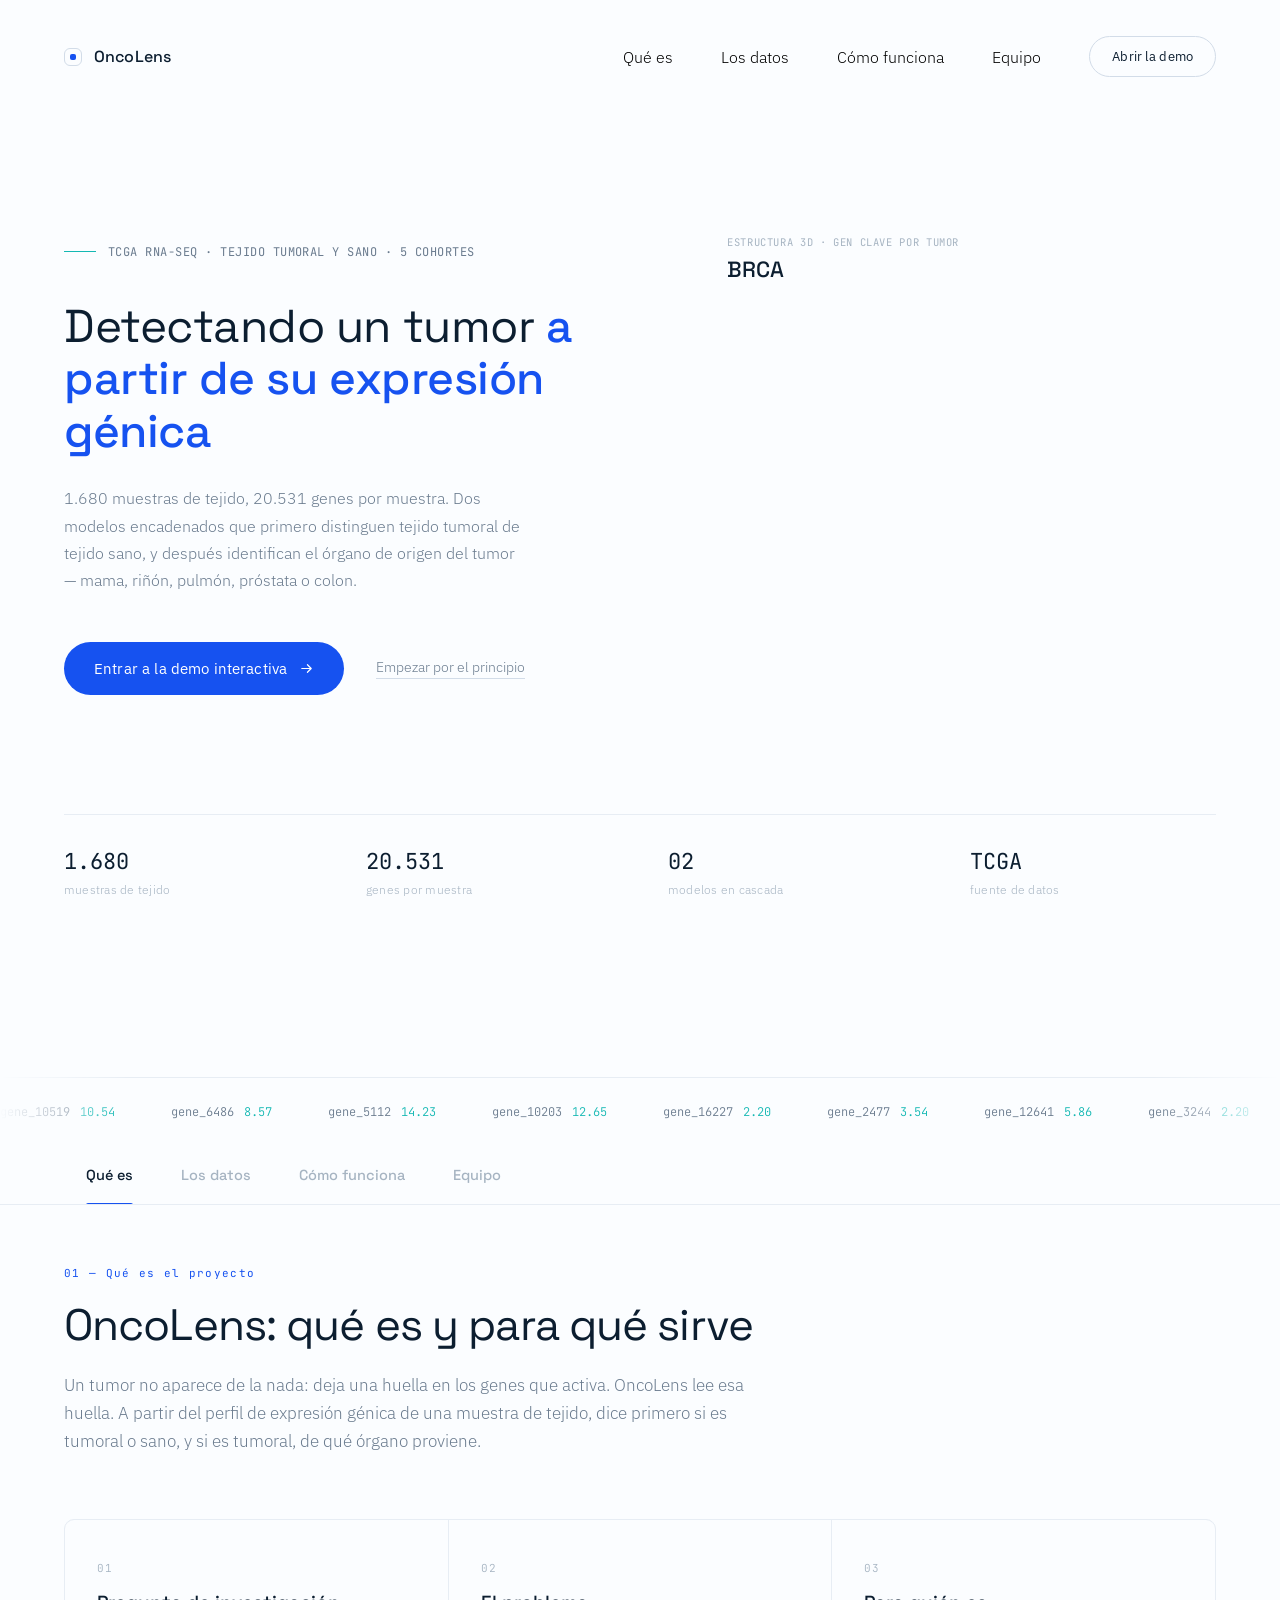
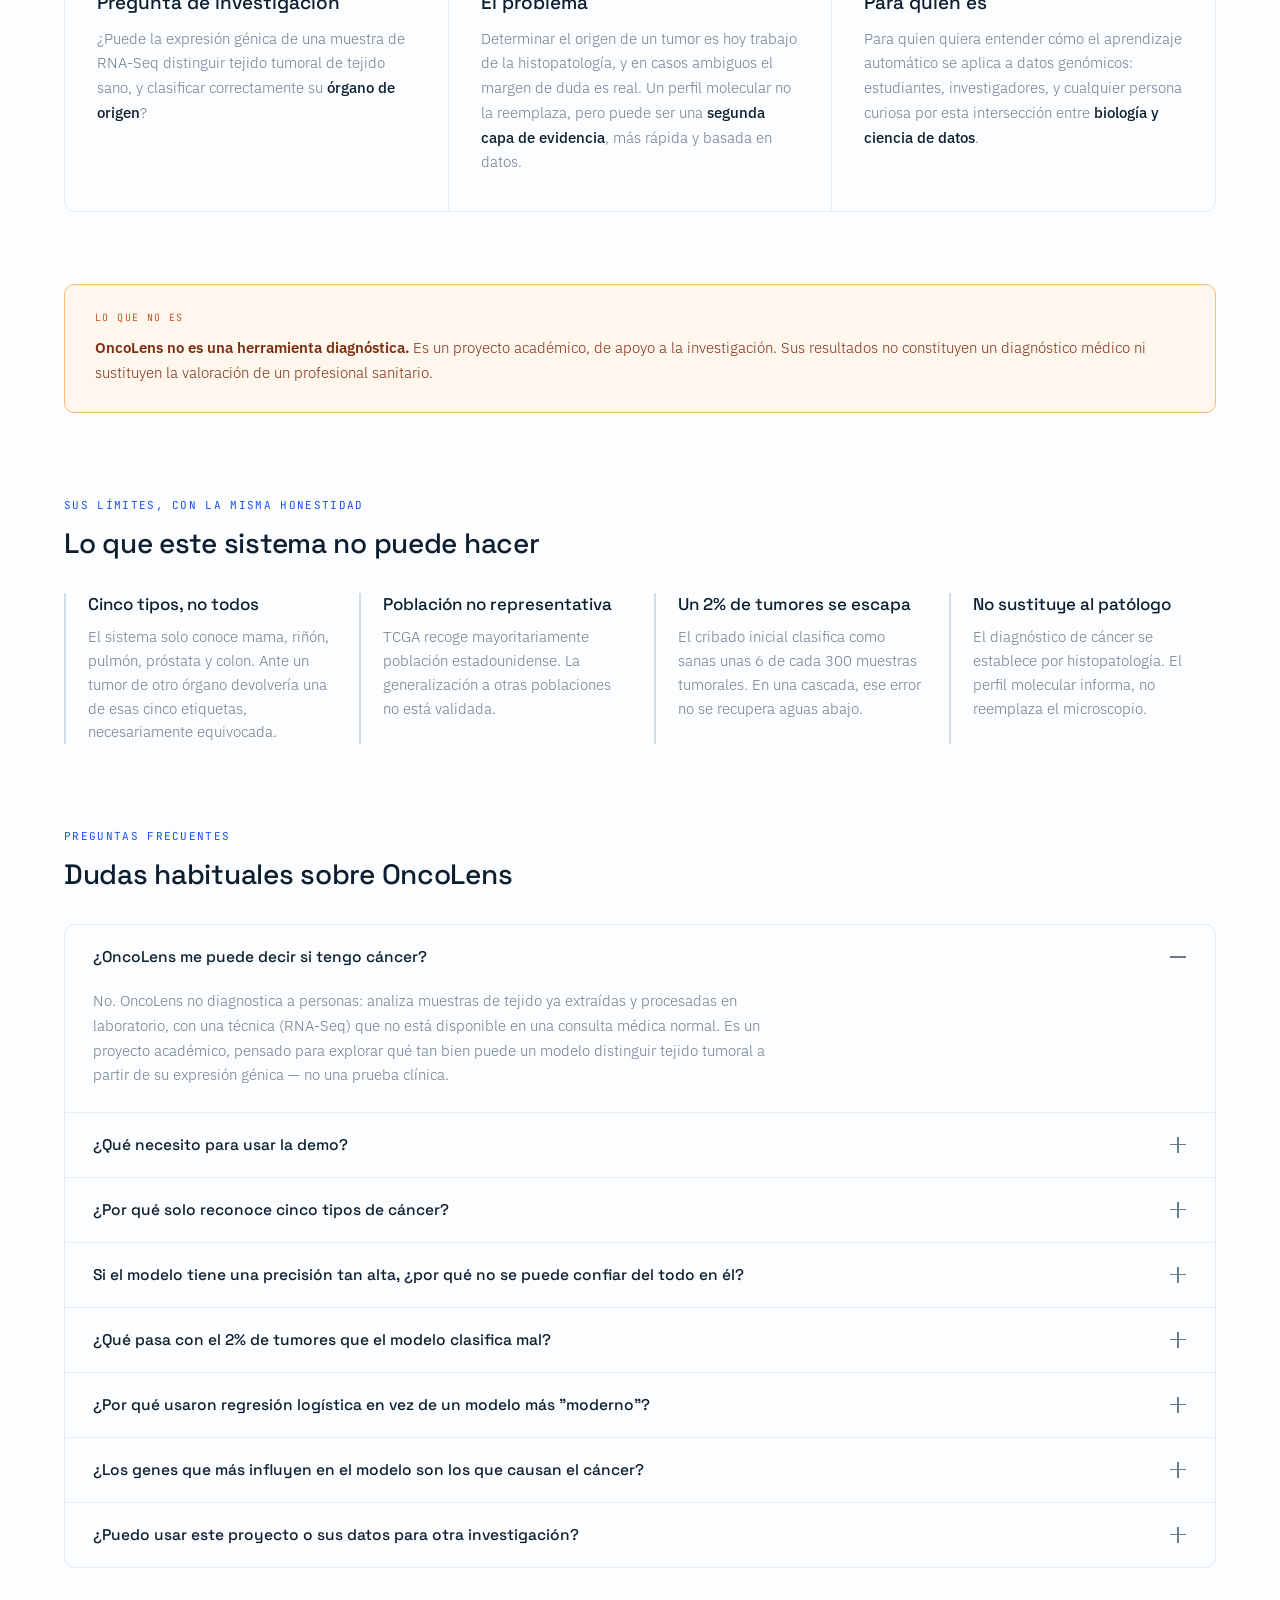
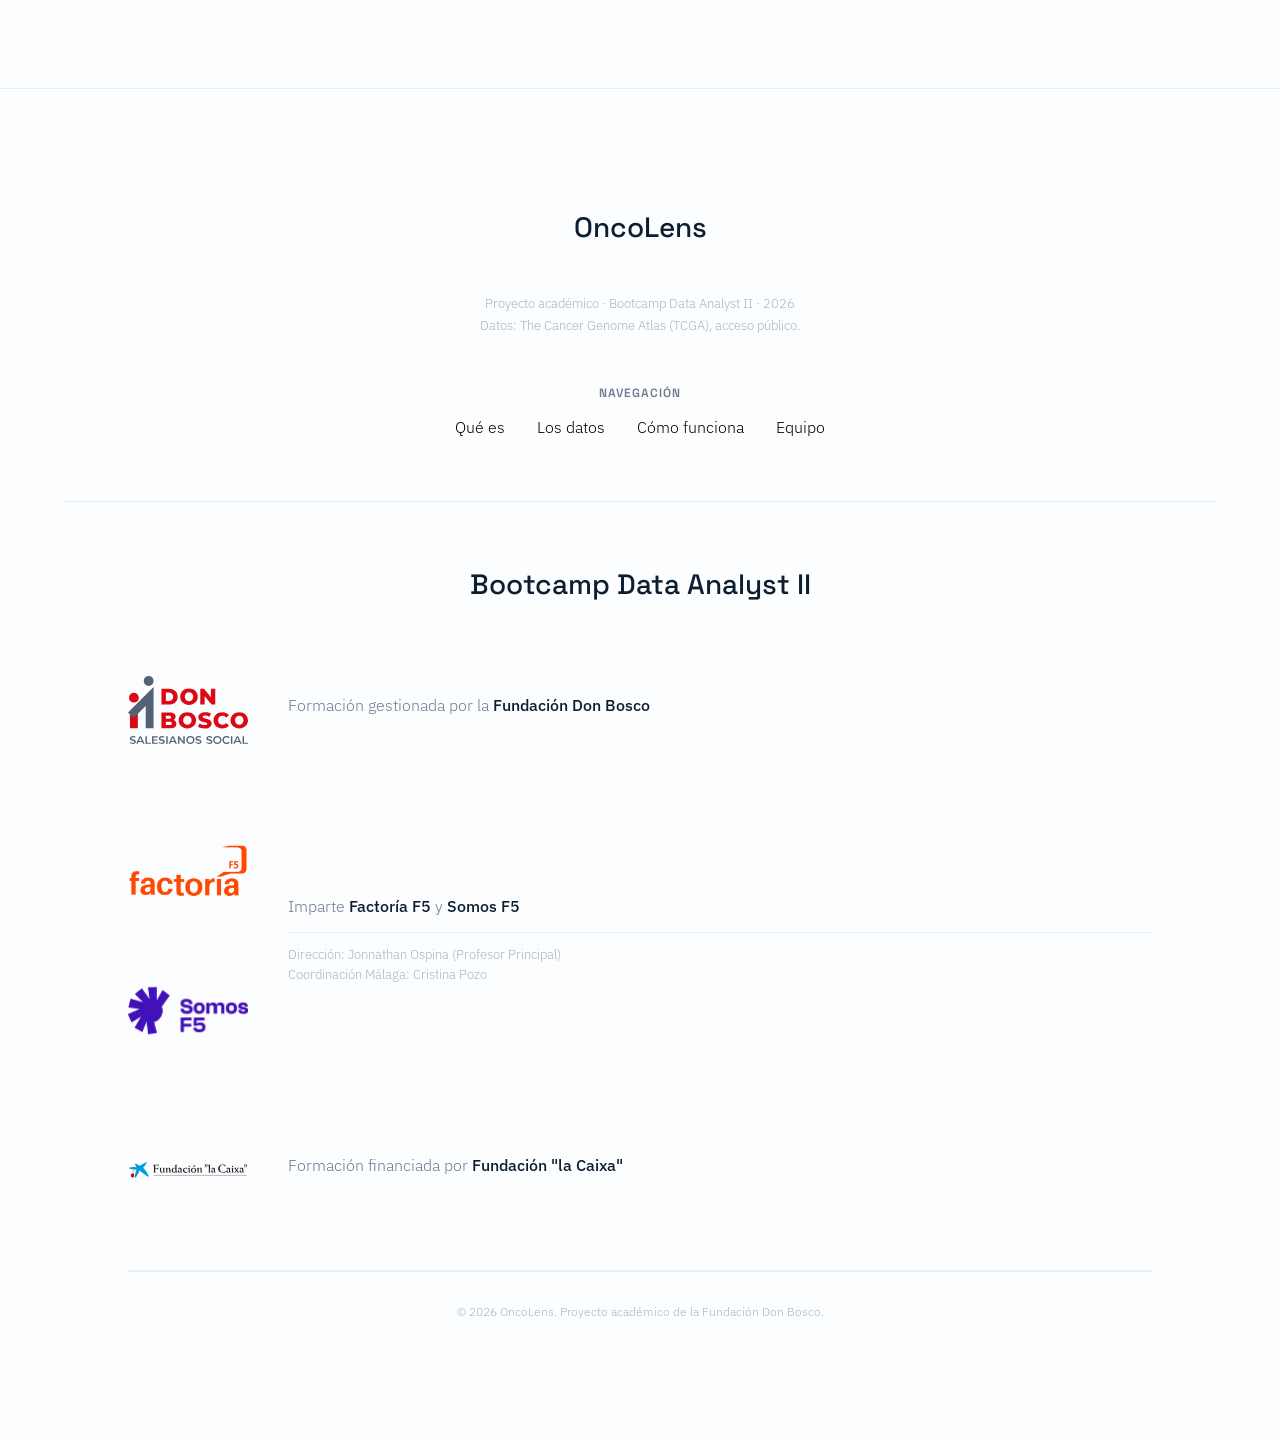
==== commit f79ac048: "archivo index,css y js actualizados" ====
--- a/docs/index.html
+++ b/docs/index.html
@@ -3,7 +3,7 @@
 <head>
 <meta charset="UTF-8">
 <meta name="viewport" content="width=device-width, initial-scale=1.0">
-<title>OncoSeq Explorer — Clasificación de tumores por expresión génica</title>
+<title>OncoLens — Clasificación de tumores por expresión génica</title>
 <meta name="description" content="Un pipeline de machine learning que detecta tejido tumoral e identifica el tipo de cáncer a partir de su firma de expresión génica. Proyecto del Bootcamp de Data Analyst II.">
 
 <link rel="preconnect" href="https://fonts.googleapis.com">
@@ -11,21 +11,22 @@
 <link href="https://fonts.googleapis.com/css2?family=Space+Grotesk:wght@300;400;500;600&family=IBM+Plex+Sans:wght@300;400;500&family=JetBrains+Mono:wght@300;400;500&display=swap" rel="stylesheet">
 
 <link rel="stylesheet" href="assets/css/style.css">
+<link rel="stylesheet" href="assets/css/style_antiguo.css">
+<link rel="stylesheet" href="assets/css/tabs.css">
 </head>
 <body>
 
 <nav>
   <div class="logo">
     <div class="logo-mark"></div>
-    OncoSeq Explorer
+    OncoLens
   </div>
   <div class="nav-links">
-    <a href="#biologia">Biología</a>
-    <a href="#datos">Los datos</a>
-    <a href="#metodo">Cómo funciona</a>
-    <a href="#hallazgos">Hallazgos</a>
-    <a href="#equipo">Equipo</a>
-    <a href="#demo" class="nav-cta">Abrir la demo</a>
+    <button type="button" data-tab="que-es">Qué es</button>
+    <button type="button" data-tab="datos">Los datos</button>
+    <button type="button" data-tab="metodo">Cómo funciona</button>
+    <button type="button" data-tab="equipo">Equipo</button>
+    <a href="https://oncolens-wkuy.onrender.com" target="_blank" rel="noopener" class="nav-cta">Abrir la demo</a>
   </div>
 </nav>
 
@@ -46,11 +47,11 @@
       </p>
 
       <div class="hero-actions">
-        <a href="#demo" class="btn-primary">
+        <a href="https://oncolens-wkuy.onrender.com" target="_blank" rel="noopener" class="btn-primary">
           Entrar a la demo interactiva
           <svg width="15" height="15" viewBox="0 0 16 16" fill="none"><path d="M3 8H13M13 8L9 4M13 8L9 12" stroke="currentColor" stroke-width="1.3" stroke-linecap="round" stroke-linejoin="round"/></svg>
         </a>
-        <a href="#biologia" class="btn-secondary">Empezar por el principio</a>
+        <a href="#metodo" data-tab="metodo" class="btn-secondary">Empezar por el principio</a>
       </div>
     </div>
 
@@ -90,572 +91,731 @@
 
 
 <!-- ============================================================
-     BIOLOGÍA — el problema, en lenguaje llano
+     BARRA DE PESTAÑAS
      ============================================================ -->
-<section class="sec" id="biologia">
-  <div class="sec-head">
-    <span class="sec-tag">01 — El problema</span>
-    <h2>Un tumor deja huella en los genes que enciende</h2>
-    <p class="sec-lead">
-      Todas las células del cuerpo tienen los mismos genes, pero cada tejido usa unos pocos.
-      Una célula de próstata y una de pulmón se diferencian en <em>cuáles</em> tiene activos.
-      Cuando una célula se vuelve cancerosa, ese patrón de activación cambia.
-    </p>
-  </div>
-
-  <div class="concept-grid">
-    <article class="concept">
-      <span class="concept-num">01</span>
-      <h3>Expresión génica</h3>
+<div class="tabs-bar" id="tabsBar" role="tablist" aria-label="Secciones de OncoLens">
+  <button type="button" class="tab-btn" data-tab="que-es" role="tab" aria-selected="true">Qué es</button>
+  <button type="button" class="tab-btn" data-tab="datos" role="tab" aria-selected="false">Los datos</button>
+  <button type="button" class="tab-btn" data-tab="metodo" role="tab" aria-selected="false">Cómo funciona</button>
+  <button type="button" class="tab-btn" data-tab="equipo" role="tab" aria-selected="false">Equipo</button>
+</div>
+
+
+<!-- ============================================================
+     PESTAÑA 1 · QUÉ ES EL PROYECTO
+     ============================================================ -->
+<div class="tab-panel" id="panel-que-es" role="tabpanel">
+
+  <section class="sec tab-panel-intro">
+    <div class="sec-head">
+      <span class="sec-tag">01 — Qué es el proyecto</span>
+      <h2>OncoLens: qué es y para qué sirve</h2>
+      <p class="sec-lead">
+        Un tumor no aparece de la nada: deja una huella en los genes que activa.
+        OncoLens lee esa huella. A partir del perfil de expresión génica de una
+        muestra de tejido, dice primero si es tumoral o sano, y si es tumoral,
+        de qué órgano proviene.
+      </p>
+    </div>
+
+    <div class="concept-grid">
+      <article class="concept">
+        <span class="concept-num">01</span>
+        <h3>Pregunta de investigación</h3>
+        <p>
+          ¿Puede la expresión génica de una muestra de RNA-Seq distinguir tejido
+          tumoral de tejido sano, y clasificar correctamente su
+          <strong>órgano de origen</strong>?
+        </p>
+      </article>
+
+      <article class="concept">
+        <span class="concept-num">02</span>
+        <h3>El problema</h3>
+        <p>
+          Determinar el origen de un tumor es hoy trabajo de la histopatología, y
+          en casos ambiguos el margen de duda es real. Un perfil molecular no la
+          reemplaza, pero puede ser una <strong>segunda capa de evidencia</strong>,
+          más rápida y basada en datos.
+        </p>
+      </article>
+
+      <article class="concept">
+        <span class="concept-num">03</span>
+        <h3>Para quién es</h3>
+        <p>
+          Para quien quiera entender cómo el aprendizaje automático se aplica a
+          datos genómicos: estudiantes, investigadores, y cualquier persona
+          curiosa por esta intersección entre <strong>biología y ciencia de
+          datos</strong>.
+        </p>
+      </article>
+    </div>
+
+    <div class="callout">
+      <span class="micro-tag">LO QUE NO ES</span>
       <p>
-        Un gen puede estar apagado, encendido a medias o a pleno rendimiento. La
-        <strong>expresión</strong> mide cuánta actividad tiene. Es la diferencia entre tener
-        una receta en el libro y estar cocinándola.
-      </p>
-    </article>
-
-    <article class="concept">
-      <span class="concept-num">02</span>
-      <h3>RNA-Seq</h3>
-      <p>
-        La técnica que lee esa actividad. Secuencia el ARN mensajero de una muestra y devuelve
-        un número por cada gen: <strong>20.531 valores</strong> que describen qué está haciendo
-        ese tejido en ese momento.
-      </p>
-    </article>
-
-    <article class="concept">
-      <span class="concept-num">03</span>
-      <h3>Firma tumoral</h3>
-      <p>
-        El tejido canceroso altera su patrón de expresión: activa genes de división celular,
-        silencia frenos. Esa desviación respecto al tejido sano del mismo órgano es lo que
-        el modelo aprende a reconocer.
-      </p>
-    </article>
-  </div>
-
-  <div class="gene-example">
-    <div class="gene-example-text">
-      <span class="micro-tag">EJEMPLO REAL DEL DATASET</span>
-      <h3>KLK3, el gen del PSA</h3>
-      <p>
-        Produce el antígeno prostático específico. Se expresa masivamente en próstata y
-        prácticamente en ningún otro tejido. En nuestros datos, su valor medio en muestras
-        de próstata es <strong>18,19</strong>; en el resto de cohortes no llega a 3.
-      </p>
-      <p class="gene-note">
-        En escala log2, esa diferencia equivale a unas 30.000 veces más expresión. Los
-        marcadores tejido-específicos son así de contundentes.
-      </p>
-    </div>
-
-    <div class="gene-bars">
-      <div class="gbar"><span class="gbar-label">PRAD</span><div class="gbar-track"><div class="gbar-fill hi" style="width:100%"></div></div><span class="gbar-val">18,19</span></div>
-      <div class="gbar"><span class="gbar-label">COAD</span><div class="gbar-track"><div class="gbar-fill" style="width:16%"></div></div><span class="gbar-val">2,98</span></div>
-      <div class="gbar"><span class="gbar-label">BRCA</span><div class="gbar-track"><div class="gbar-fill" style="width:9%"></div></div><span class="gbar-val">1,62</span></div>
-      <div class="gbar"><span class="gbar-label">KIRC</span><div class="gbar-track"><div class="gbar-fill" style="width:4%"></div></div><span class="gbar-val">0,78</span></div>
-      <div class="gbar"><span class="gbar-label">LUAD</span><div class="gbar-track"><div class="gbar-fill" style="width:2%"></div></div><span class="gbar-val">0,43</span></div>
-    </div>
-  </div>
-</section>
+        <strong>OncoLens no es una herramienta diagnóstica.</strong> Es un
+        proyecto académico, de apoyo a la investigación. Sus resultados no
+        constituyen un diagnóstico médico ni sustituyen la valoración de un
+        profesional sanitario.
+      </p>
+    </div>
+
+    <div class="subsec-head">
+      <span class="sec-tag">SUS LÍMITES, CON LA MISMA HONESTIDAD</span>
+      <h3>Lo que este sistema no puede hacer</h3>
+    </div>
+
+    <div class="limits">
+      <article class="limit">
+        <h4>Cinco tipos, no todos</h4>
+        <p>
+          El sistema solo conoce mama, riñón, pulmón, próstata y colon. Ante un
+          tumor de otro órgano devolvería una de esas cinco etiquetas,
+          necesariamente equivocada.
+        </p>
+      </article>
+
+      <article class="limit">
+        <h4>Población no representativa</h4>
+        <p>
+          TCGA recoge mayoritariamente población estadounidense. La
+          generalización a otras poblaciones no está validada.
+        </p>
+      </article>
+
+      <article class="limit">
+        <h4>Un 2% de tumores se escapa</h4>
+        <p>
+          El cribado inicial clasifica como sanas unas 6 de cada 300 muestras
+          tumorales. En una cascada, ese error no se recupera aguas abajo.
+        </p>
+      </article>
+
+      <article class="limit">
+        <h4>No sustituye al patólogo</h4>
+        <p>
+          El diagnóstico de cáncer se establece por histopatología. El perfil
+          molecular informa, no reemplaza el microscopio.
+        </p>
+      </article>
+    </div>
+
+    <div class="subsec-head">
+      <span class="sec-tag">PREGUNTAS FRECUENTES</span>
+      <h3>Dudas habituales sobre OncoLens</h3>
+    </div>
+
+    <div class="faq">
+      <details class="faq-item" open>
+        <summary>¿OncoLens me puede decir si tengo cáncer?<span class="faq-icon"></span></summary>
+        <p>
+          No. OncoLens no diagnostica a personas: analiza muestras de tejido ya
+          extraídas y procesadas en laboratorio, con una técnica (RNA-Seq) que no
+          está disponible en una consulta médica normal. Es un proyecto
+          académico, pensado para explorar qué tan bien puede un modelo
+          distinguir tejido tumoral a partir de su expresión génica — no una
+          prueba clínica.
+        </p>
+      </details>
+
+      <details class="faq-item">
+        <summary>¿Qué necesito para usar la demo?<span class="faq-icon"></span></summary>
+        <p>
+          Un archivo con el perfil de expresión génica de una muestra (los
+          20.531 valores que mide el RNA-Seq). No sirve una foto, un análisis de
+          sangre ni un informe médico: el modelo solo entiende este tipo de dato
+          específico.
+        </p>
+      </details>
+
+      <details class="faq-item">
+        <summary>¿Por qué solo reconoce cinco tipos de cáncer?<span class="faq-icon"></span></summary>
+        <p>
+          Porque son los cinco con los que se entrenó. El modelo no tiene forma
+          de decir "no lo sé" ante un tumor de otro órgano: elegiría, por
+          descarte, una de las cinco etiquetas que conoce, y sería
+          necesariamente incorrecta. Ampliarlo requeriría entrenar con nuevas
+          cohortes de datos.
+        </p>
+      </details>
+
+      <details class="faq-item">
+        <summary>Si el modelo tiene una precisión tan alta, ¿por qué no se puede confiar del todo en él?<span class="faq-icon"></span></summary>
+        <p>
+          Porque una precisión alta en estos datos no es lo mismo que fiabilidad
+          en el mundo real. Los datos vienen sobre todo de población
+          estadounidense, con una proporción tumor/sano fijada artificialmente
+          en 80/20, y solo cubren cinco órganos. Fuera de esas condiciones, el
+          modelo no tiene por qué comportarse igual de bien.
+        </p>
+      </details>
+
+      <details class="faq-item">
+        <summary>¿Qué pasa con el 2% de tumores que el modelo clasifica mal?<span class="faq-icon"></span></summary>
+        <p>
+          El sistema funciona en dos pasos: primero decide si una muestra es
+          tumoral o sana, y solo si dice "tumoral" pasa al segundo paso, que
+          identifica el órgano. Un 2% de las muestras tumorales se marcan por
+          error como sanas en el primer paso, y ahí termina su recorrido: nunca
+          llegan a tipificarse. Es la principal grieta de un sistema en cascada.
+        </p>
+      </details>
+
+      <details class="faq-item">
+        <summary>¿Por qué usaron regresión logística en vez de un modelo más "moderno"?<span class="faq-icon"></span></summary>
+        <p>
+          Porque igualaba o superaba a modelos más complejos (Random Forest,
+          XGBoost) en estos datos, entrenaba varias veces más rápido, y sus
+          resultados se pueden explicar: cada coeficiente indica cuánto pesa un
+          gen en la decisión. Con datos médicos, poder explicar por qué el
+          modelo decidió algo pesa tanto como que acierte.
+        </p>
+      </details>
+
+      <details class="faq-item">
+        <summary>¿Los genes que más influyen en el modelo son los que causan el cáncer?<span class="faq-icon"></span></summary>
+        <p>
+          No necesariamente. El modelo no se apoya en un puñado de genes: más de
+          cinco mil contribuyen de forma apreciable, y los quince más
+          influyentes apenas suman un 0,6% del peso total. Que un gen pese en la
+          decisión del modelo es una relación estadística, no una prueba de que
+          ese gen provoque el tumor.
+        </p>
+      </details>
+
+      <details class="faq-item">
+        <summary>¿Puedo usar este proyecto o sus datos para otra investigación?<span class="faq-icon"></span></summary>
+        <p>
+          Los datos provienen de TCGA (The Cancer Genome Atlas), que es de
+          acceso público. El código del proyecto está disponible en GitHub bajo
+          los términos que ahí se indiquen.
+        </p>
+      </details>
+    </div>
+  </section>
+</div>
 
 
 <!-- ============================================================
-     LOS DATOS
+     PESTAÑA 2 · LOS DATOS
      ============================================================ -->
-<section class="sec sec-alt" id="datos">
-  <div class="sec-head">
-    <span class="sec-tag">02 — Los datos</span>
-    <h2>1.680 muestras del Cancer Genome Atlas</h2>
-    <p class="sec-lead">
-      TCGA es un proyecto público de los Institutos Nacionales de Salud de Estados Unidos que
-      ha perfilado molecularmente miles de tumores. Trabajamos con cinco cohortes y, en cada
-      una, tanto tejido tumoral como tejido sano adyacente.
-    </p>
-  </div>
-
-  <div class="cohort-table">
-    <div class="cohort-row cohort-head">
-      <span>Cohorte</span><span>Órgano</span><span class="num">Tumor</span><span class="num">Sano</span><span class="num">Total</span>
-    </div>
-    <div class="cohort-row"><span class="c-code">BRCA</span><span>Mama</span><span class="num">448</span><span class="num">112</span><span class="num">560</span></div>
-    <div class="cohort-row"><span class="c-code">KIRC</span><span>Riñón</span><span class="num">288</span><span class="num">72</span><span class="num">360</span></div>
-    <div class="cohort-row"><span class="c-code">LUAD</span><span>Pulmón</span><span class="num">236</span><span class="num">59</span><span class="num">295</span></div>
-    <div class="cohort-row"><span class="c-code">PRAD</span><span>Próstata</span><span class="num">208</span><span class="num">52</span><span class="num">260</span></div>
-    <div class="cohort-row"><span class="c-code">COAD</span><span>Colon</span><span class="num">164</span><span class="num">41</span><span class="num">205</span></div>
-    <div class="cohort-row cohort-total"><span>Total</span><span></span><span class="num">1.344</span><span class="num">336</span><span class="num">1.680</span></div>
-  </div>
-
-  <div class="data-notes">
-    <article class="note">
-      <span class="micro-tag">OBSERVACIÓN</span>
-      <h4>El desbalance es de diseño</h4>
-      <p>
-        La proporción tumor/sano es exactamente 80/20 en las cinco cohortes, hasta el decimal.
-        En datos clínicos reales esa cifra varía según el margen quirúrgico y el protocolo de
-        cada hospital. Aquí está forzada, así que las probabilidades del modelo no deben
-        leerse como riesgo poblacional.
-      </p>
-    </article>
-
-    <article class="note">
-      <span class="micro-tag">RIESGO DETECTADO</span>
-      <h4>320 pacientes aparecen dos veces</h4>
-      <p>
-        Hay 1.680 muestras pero solo 1.360 donantes: 320 personas aportaron su tumor
-        <em>y</em> su tejido sano. Repartirlos al azar entre entrenamiento y prueba haría que
-        el modelo reconociera al paciente en lugar del cáncer.
-      </p>
-    </article>
-  </div>
-</section>
+<div class="tab-panel" id="panel-datos" role="tabpanel" hidden>
+
+  <section class="sec sec-alt tab-panel-intro" id="datos">
+    <div class="sec-head">
+      <span class="sec-tag">02 — Los datos</span>
+      <h2>1.680 muestras del Cancer Genome Atlas</h2>
+      <p class="sec-lead">
+        TCGA es un proyecto público de los Institutos Nacionales de Salud de Estados Unidos que
+        ha perfilado molecularmente miles de tumores. Trabajamos con cinco cohortes y, en cada
+        una, tanto tejido tumoral como tejido sano adyacente.
+      </p>
+    </div>
+
+    <div class="cohort-table">
+      <div class="cohort-row cohort-head">
+        <span>Cohorte</span><span>Órgano</span><span class="num">Tumor</span><span class="num">Sano</span><span class="num">Total</span>
+      </div>
+      <div class="cohort-row"><span class="c-code">BRCA</span><span>Mama</span><span class="num">448</span><span class="num">112</span><span class="num">560</span></div>
+      <div class="cohort-row"><span class="c-code">KIRC</span><span>Riñón</span><span class="num">288</span><span class="num">72</span><span class="num">360</span></div>
+      <div class="cohort-row"><span class="c-code">LUAD</span><span>Pulmón</span><span class="num">236</span><span class="num">59</span><span class="num">295</span></div>
+      <div class="cohort-row"><span class="c-code">PRAD</span><span>Próstata</span><span class="num">208</span><span class="num">52</span><span class="num">260</span></div>
+      <div class="cohort-row"><span class="c-code">COAD</span><span>Colon</span><span class="num">164</span><span class="num">41</span><span class="num">205</span></div>
+      <div class="cohort-row cohort-total"><span>Total</span><span></span><span class="num">1.344</span><span class="num">336</span><span class="num">1.680</span></div>
+    </div>
+
+    <div class="data-notes">
+      <article class="note">
+        <span class="micro-tag">OBSERVACIÓN</span>
+        <h4>El desbalance es de diseño</h4>
+        <p>
+          La proporción tumor/sano es exactamente 80/20 en las cinco cohortes, hasta el decimal.
+          En datos clínicos reales esa cifra varía según el margen quirúrgico y el protocolo de
+          cada hospital. Aquí está forzada, así que las probabilidades del modelo no deben
+          leerse como riesgo poblacional.
+        </p>
+      </article>
+
+      <article class="note">
+        <span class="micro-tag">RIESGO DETECTADO</span>
+        <h4>320 pacientes aparecen dos veces</h4>
+        <p>
+          Hay 1.680 muestras pero solo 1.360 donantes: 320 personas aportaron su tumor
+          <em>y</em> su tejido sano. Repartirlos al azar entre entrenamiento y prueba haría que
+          el modelo reconociera al paciente en lugar del cáncer.
+        </p>
+      </article>
+    </div>
+
+    <div class="subsec-head">
+      <span class="sec-tag">AUDITORÍA DE DATOS</span>
+      <h3>Lo que encontramos al preguntarnos por qué los números eran los que eran</h3>
+    </div>
+
+    <div class="findings">
+
+      <article class="finding">
+        <div class="finding-figure">
+          <div class="donut" style="--pct: 88.7">
+            <span class="donut-num">88,7<small>%</small></span>
+          </div>
+          <span class="finding-cap">de los 256 genes silenciados son ARN no codificante</span>
+        </div>
+        <div class="finding-body">
+          <span class="micro-tag">GENES SILENCIADOS</span>
+          <h3>No están apagados: la técnica no puede verlos</h3>
+          <p>
+            256 genes valen cero en las 1.680 muestras. Al recuperar sus nombres reales
+            descubrimos que 229 son ARN pequeños no codificantes — snoRNA, snRNA, scaRNA.
+          </p>
+          <p>
+            El RNA-Seq estándar captura moléculas con cola poli-A. Estos ARN no la tienen, así
+            que el protocolo los descarta antes de secuenciar. <strong>No es un hallazgo
+            biológico: es la huella de una limitación del instrumento.</strong>
+          </p>
+          <p class="finding-note">
+            El resto son genes de testículo, cromosoma Y, piel y pelo: tejidos que no están en
+            el dataset. Verificado de forma independiente con la anotación del NCBI.
+          </p>
+        </div>
+      </article>
+
+      <article class="finding finding-reverse">
+        <div class="finding-figure">
+          <div class="ba">
+            <div class="ba-col">
+              <span class="ba-head bad">Antes</span>
+              <ul class="ba-list">
+                <li class="g-noise">RPS4Y1</li>
+                <li class="g-noise">DDX3Y</li>
+                <li class="g-noise">KDM5D</li>
+                <li class="g-noise">USP9Y</li>
+                <li class="g-noise">EIF1AY</li>
+              </ul>
+              <span class="ba-foot">genes de sexo</span>
+            </div>
+            <div class="ba-col">
+              <span class="ba-head good">Después</span>
+              <ul class="ba-list">
+                <li class="g-signal">KLK3</li>
+                <li class="g-signal">SFTPB</li>
+                <li class="g-signal">KLK2</li>
+                <li class="g-noise">RPS4Y1</li>
+                <li class="g-signal">CEACAM5</li>
+              </ul>
+              <span class="ba-foot">marcadores tumorales</span>
+            </div>
+          </div>
+          <span class="finding-cap">Top 5 genes por varianza, antes y después de la corrección</span>
+        </div>
+        <div class="finding-body">
+          <span class="micro-tag">UN BUG SILENCIOSO</span>
+          <h3>Una transformación de más cambiaba toda la biología</h3>
+          <p>
+            Los datos ya venían en escala logarítmica, pero una función del análisis exploratorio
+            volvía a aplicarla. El resultado no daba ningún error: simplemente comprimía los
+            valores hasta aplastar las diferencias reales entre genes.
+          </p>
+          <p>
+            Sobrevivían solo los genes de patrón binario — los del cromosoma Y, que se tienen o
+            no según el sexo. <strong>El ranking de genes más informativos era, en realidad, una
+            lista de genes de sexo.</strong>
+          </p>
+          <p class="finding-note">
+            Lo detectamos contrastando el resultado con la biología conocida: si KLK3 no aparece
+            arriba en un dataset con 260 muestras de próstata, algo va mal.
+          </p>
+        </div>
+      </article>
+
+    </div>
+  </section>
+</div>
 
 
 <!-- ============================================================
-     CÓMO FUNCIONA — la cascada
+     PESTAÑA 3 · CÓMO FUNCIONA
      ============================================================ -->
-<section class="sec" id="metodo">
-  <div class="sec-head">
-    <span class="sec-tag">03 — Cómo funciona</span>
-    <h2>Dos modelos, en cascada</h2>
-    <p class="sec-lead">
+<div class="tab-panel" id="panel-metodo" role="tabpanel" hidden>
+
+  <section class="sec tab-panel-intro" id="metodo">
+    <div class="sec-head">
+      <span class="sec-tag">03 — Cómo funciona</span>
+      <h2>Un tumor deja huella en los genes que enciende</h2>
+      <p class="sec-lead">
+        Todas las células del cuerpo tienen los mismos genes, pero cada tejido usa unos pocos.
+        Una célula de próstata y una de pulmón se diferencian en <em>cuáles</em> tiene activos.
+        Cuando una célula se vuelve cancerosa, ese patrón de activación cambia.
+      </p>
+    </div>
+
+    <div class="concept-grid">
+      <article class="concept">
+        <span class="concept-num">01</span>
+        <h3>Expresión génica</h3>
+        <p>
+          Un gen puede estar apagado, encendido a medias o a pleno rendimiento. La
+          <strong>expresión</strong> mide cuánta actividad tiene. Es la diferencia entre tener
+          una receta en el libro y estar cocinándola.
+        </p>
+      </article>
+
+      <article class="concept">
+        <span class="concept-num">02</span>
+        <h3>RNA-Seq</h3>
+        <p>
+          La técnica que lee esa actividad. Secuencia el ARN mensajero de una muestra y devuelve
+          un número por cada gen: <strong>20.531 valores</strong> que describen qué está haciendo
+          ese tejido en ese momento.
+        </p>
+      </article>
+
+      <article class="concept">
+        <span class="concept-num">03</span>
+        <h3>Firma tumoral</h3>
+        <p>
+          El tejido canceroso altera su patrón de expresión: activa genes de división celular,
+          silencia frenos. Esa desviación respecto al tejido sano del mismo órgano es lo que
+          el modelo aprende a reconocer.
+        </p>
+      </article>
+    </div>
+
+    <div class="gene-example">
+      <div class="gene-example-text">
+        <span class="micro-tag">EJEMPLO REAL DEL DATASET</span>
+        <h3>KLK3, el gen del PSA</h3>
+        <p>
+          Produce el antígeno prostático específico. Se expresa masivamente en próstata y
+          prácticamente en ningún otro tejido. En nuestros datos, su valor medio en muestras
+          de próstata es <strong>18,19</strong>; en el resto de cohortes no llega a 3.
+        </p>
+        <p class="gene-note">
+          En escala log2, esa diferencia equivale a unas 30.000 veces más expresión. Los
+          marcadores tejido-específicos son así de contundentes.
+        </p>
+      </div>
+
+      <div class="gene-bars">
+        <div class="gbar"><span class="gbar-label">PRAD</span><div class="gbar-track"><div class="gbar-fill hi" style="width:100%"></div></div><span class="gbar-val">18,19</span></div>
+        <div class="gbar"><span class="gbar-label">COAD</span><div class="gbar-track"><div class="gbar-fill" style="width:16%"></div></div><span class="gbar-val">2,98</span></div>
+        <div class="gbar"><span class="gbar-label">BRCA</span><div class="gbar-track"><div class="gbar-fill" style="width:9%"></div></div><span class="gbar-val">1,62</span></div>
+        <div class="gbar"><span class="gbar-label">KIRC</span><div class="gbar-track"><div class="gbar-fill" style="width:4%"></div></div><span class="gbar-val">0,78</span></div>
+        <div class="gbar"><span class="gbar-label">LUAD</span><div class="gbar-track"><div class="gbar-fill" style="width:2%"></div></div><span class="gbar-val">0,43</span></div>
+      </div>
+    </div>
+
+    <div class="subsec-head">
+      <span class="sec-tag">LA ARQUITECTURA</span>
+      <h3>Dos modelos, en cascada</h3>
+    </div>
+    <p class="sec-lead" style="margin-bottom: 48px;">
       Separar el problema en dos decisiones encadenadas hace el sistema auditable: cada etapa
       se entrena, se mide y se explica por separado. Es también el orden en que razona un
       laboratorio — primero confirmar malignidad, después tipificar.
     </p>
-  </div>
-
-  <div class="cascade">
-    <div class="casc-node casc-input">
-      <span class="casc-eyebrow">ENTRADA</span>
-      <strong>Muestra RNA-Seq</strong>
-      <span class="casc-sub">20.531 valores de expresión</span>
-    </div>
-
-    <div class="casc-arrow" aria-hidden="true"></div>
-
-    <div class="casc-node casc-m1">
-      <span class="casc-eyebrow">MODELO 1 · BINARIO</span>
-      <strong>¿Tumoral o sano?</strong>
-      <div class="casc-metric"><span>F1-macro</span><b>0,974</b></div>
-      <div class="casc-metric"><span>Recall tejido sano</span><b>1,00</b></div>
-    </div>
-
-    <div class="casc-split" aria-hidden="true"></div>
-
-    <div class="casc-branches">
-      <div class="casc-node casc-end">
-        <span class="casc-eyebrow">SANO</span>
-        <strong>Fin del proceso</strong>
-        <span class="casc-sub">No se tipifica</span>
-      </div>
-
-      <div class="casc-node casc-m2">
-        <span class="casc-eyebrow">MODELO 2 · 5 CLASES</span>
-        <strong>¿Qué órgano de origen?</strong>
-        <div class="casc-metric"><span>F1-macro (hold-out)</span><b>1,00</b></div>
-        <div class="casc-metric"><span>Clases</span><b>BRCA · KIRC · LUAD · PRAD · COAD</b></div>
-      </div>
-    </div>
-  </div>
-
-  <div class="method-grid">
-    <article class="mcard">
-      <h4>Partición por paciente</h4>
+
+    <div class="cascade">
+      <div class="casc-node casc-input">
+        <span class="casc-eyebrow">ENTRADA</span>
+        <strong>Muestra RNA-Seq</strong>
+        <span class="casc-sub">20.531 valores de expresión</span>
+      </div>
+
+      <div class="casc-arrow" aria-hidden="true"></div>
+
+      <div class="casc-node casc-m1">
+        <span class="casc-eyebrow">MODELO 1 · BINARIO</span>
+        <strong>¿Tumoral o sano?</strong>
+        <div class="casc-metric"><span>F1-macro</span><b>0,974</b></div>
+        <div class="casc-metric"><span>Recall tejido sano</span><b>1,00</b></div>
+      </div>
+
+      <div class="casc-split" aria-hidden="true"></div>
+
+      <div class="casc-branches">
+        <div class="casc-node casc-end">
+          <span class="casc-eyebrow">SANO</span>
+          <strong>Fin del proceso</strong>
+          <span class="casc-sub">No se tipifica</span>
+        </div>
+
+        <div class="casc-node casc-m2">
+          <span class="casc-eyebrow">MODELO 2 · 5 CLASES</span>
+          <strong>¿Qué órgano de origen?</strong>
+          <div class="casc-metric"><span>F1-macro (hold-out)</span><b>1,00</b></div>
+          <div class="casc-metric"><span>Clases</span><b>BRCA · KIRC · LUAD · PRAD · COAD</b></div>
+        </div>
+      </div>
+    </div>
+
+    <div class="method-grid">
+      <article class="mcard">
+        <h4>Partición por paciente</h4>
+        <p>
+          Todas las muestras de un mismo donante van al mismo lado de la partición. Con
+          <code>StratifiedGroupKFold</code> verificamos 0 pacientes compartidos entre
+          entrenamiento y prueba, frente a los 107 que se partían con una división aleatoria.
+        </p>
+      </article>
+
+      <article class="mcard">
+        <h4>Métricas honestas</h4>
+        <p>
+          Con clases 80/20, un modelo que dijera siempre «tumor» acertaría el 80%. Por eso
+          medimos F1-macro, recall por clase y AUC, nunca la accuracy sola.
+        </p>
+      </article>
+
+      <article class="mcard">
+        <h4>Modelo interpretable</h4>
+        <p>
+          Regresión logística frente a Random Forest y XGBoost. Iguala o supera a ambos, entrena
+          8 veces más rápido y sus coeficientes indican qué genes pesan en cada decisión.
+        </p>
+      </article>
+    </div>
+
+    <div class="callout">
+      <span class="micro-tag">LIMITACIÓN DE LA ARQUITECTURA</span>
       <p>
-        Todas las muestras de un mismo donante van al mismo lado de la partición. Con
-        <code>StratifiedGroupKFold</code> verificamos 0 pacientes compartidos entre
-        entrenamiento y prueba, frente a los 107 que se partían con una división aleatoria.
-      </p>
-    </article>
-
-    <article class="mcard">
-      <h4>Métricas honestas</h4>
-      <p>
-        Con clases 80/20, un modelo que dijera siempre «tumor» acertaría el 80%. Por eso
-        medimos F1-macro, recall por clase y AUC, nunca la accuracy sola.
-      </p>
-    </article>
-
-    <article class="mcard">
-      <h4>Modelo interpretable</h4>
-      <p>
-        Regresión logística frente a Random Forest y XGBoost. Iguala o supera a ambos, entrena
-        8 veces más rápido y sus coeficientes indican qué genes pesan en cada decisión.
-      </p>
-    </article>
-  </div>
-
-  <div class="callout">
-    <span class="micro-tag">LIMITACIÓN DE LA ARQUITECTURA</span>
-    <p>
-      El Modelo 2 solo actúa sobre lo que el Modelo 1 marca como tumor. Un 2% de los tumores
-      se clasifican como sanos y <strong>nunca llegan a la segunda etapa</strong>: el error de
-      la primera fase no es recuperable. Por eso el recall de la clase tumoral es la métrica
-      crítica de todo el sistema.
+        El Modelo 2 solo actúa sobre lo que el Modelo 1 marca como tumor. Un 2% de los tumores
+        se clasifican como sanos y <strong>nunca llegan a la segunda etapa</strong>: el error de
+        la primera fase no es recuperable. Por eso el recall de la clase tumoral es la métrica
+        crítica de todo el sistema.
+      </p>
+    </div>
+
+    <div class="subsec-head">
+      <span class="sec-tag">CÓMO DECIDE EL MODELO</span>
+      <h3>Una firma difusa, no unos pocos marcadores</h3>
+    </div>
+
+    <div class="findings">
+      <article class="finding">
+        <div class="finding-figure">
+          <div class="spread">
+            <div class="spread-bar">
+              <div class="spread-top" style="width:0.6%"></div>
+            </div>
+            <div class="spread-legend">
+              <div><b>0,6 %</b><span>peso de los 15 genes principales</span></div>
+              <div><b>5.214</b><span>genes que aportan al modelo</span></div>
+            </div>
+          </div>
+          <span class="finding-cap">Distribución del peso entre los coeficientes del modelo</span>
+        </div>
+        <div class="finding-body">
+          <p>
+            Esperábamos encontrar oncogenes conocidos dominando la decisión. En su lugar, los
+            quince genes más influyentes suman apenas el 0,6% del peso total, y más de cinco mil
+            genes contribuyen de forma apreciable.
+          </p>
+          <p>
+            El modelo no detecta «los genes del cáncer»: <strong>suma miles de diferencias
+            pequeñas repartidas por todo el transcriptoma.</strong> Eso explica su precisión
+            (AUC 0,996) y también su límite.
+          </p>
+          <p class="finding-note">
+            Consecuencia honesta: los genes del ranking tienen relevancia estadística, no
+            necesariamente causal. No podemos señalar cinco genes y decir que provocan el tumor.
+          </p>
+        </div>
+      </article>
+    </div>
+
+    <div class="subsec-head">
+      <span class="sec-tag">PARA VER ANTES DE LA DEMO</span>
+      <h3>Cómo se comportan los genes en el cáncer</h3>
+    </div>
+
+    <div class="video-embed">
+      <iframe
+        src="https://www.youtube.com/embed/Y0BPGlqwI-E?start=418"
+        title="3 claves para entender el cáncer — La Hiperactina"
+        loading="lazy"
+        allow="accelerometer; autoplay; clipboard-write; encrypted-media; gyroscope; picture-in-picture"
+        allowfullscreen>
+      </iframe>
+    </div>
+    <p class="video-caption">
+      "3 claves para entender el cáncer" (La Hiperactina) — explica, en lenguaje llano,
+      oncogenes, genes supresores de tumores y por qué una célula cancerosa se vuelve
+      "inmortal". El enlace arranca directamente en el minuto sobre genes y cáncer.
     </p>
-  </div>
-</section>
+
+  </section>
+
+  <section class="sec sec-demo" id="demo">
+    <div class="demo-inner">
+      <span class="sec-tag light">Probarlo</span>
+      <h2>Pruébalo con una muestra</h2>
+      <p class="demo-lead">
+        Sube un perfil de expresión y observa el recorrido completo: cribado tumoral, tipificación
+        del órgano de origen, nivel de confianza y los genes que sostienen la decisión.
+      </p>
+
+      <div class="demo-actions">
+        <a href="https://oncolens-wkuy.onrender.com" target="_blank" rel="noopener" class="btn-primary btn-lg" id="demoLink">
+          Abrir la demo
+          <svg width="15" height="15" viewBox="0 0 16 16" fill="none"><path d="M3 8H13M13 8L9 4M13 8L9 12" stroke="currentColor" stroke-width="1.3" stroke-linecap="round" stroke-linejoin="round"/></svg>
+        </a>
+        <a href="#" class="btn-ghost" id="repoLink">Ver el código en GitHub</a>
+      </div>
+
+      <div class="demo-disclaimer">
+        <strong>Esta no es una herramienta diagnóstica.</strong>
+        OncoLens es un proyecto académico de apoyo a la investigación. Sus resultados no
+        constituyen un diagnóstico médico ni sustituyen la valoración histopatológica y el
+        criterio de un profesional sanitario.
+      </div>
+    </div>
+  </section>
+</div>
 
 
 <!-- ============================================================
-     HALLAZGOS
+     PESTAÑA 4 · EQUIPO
      ============================================================ -->
-<section class="sec sec-alt" id="hallazgos">
-  <div class="sec-head">
-    <span class="sec-tag">04 — Hallazgos</span>
-    <h2>Lo que encontramos al auditar los datos</h2>
-    <p class="sec-lead">
-      Entrenar el modelo fue la parte rápida. Lo interesante apareció al preguntarnos por qué
-      los números eran los que eran.
-    </p>
-  </div>
-
-  <div class="findings">
-
-    <article class="finding">
-      <div class="finding-figure">
-        <div class="donut" style="--pct: 88.7">
-          <span class="donut-num">88,7<small>%</small></span>
-        </div>
-        <span class="finding-cap">de los 256 genes silenciados son ARN no codificante</span>
-      </div>
-      <div class="finding-body">
-        <span class="micro-tag">GENES SILENCIADOS</span>
-        <h3>No están apagados: la técnica no puede verlos</h3>
-        <p>
-          256 genes valen cero en las 1.680 muestras. Al recuperar sus nombres reales
-          descubrimos que 229 son ARN pequeños no codificantes — snoRNA, snRNA, scaRNA.
-        </p>
-        <p>
-          El RNA-Seq estándar captura moléculas con cola poli-A. Estos ARN no la tienen, así
-          que el protocolo los descarta antes de secuenciar. <strong>No es un hallazgo
-          biológico: es la huella de una limitación del instrumento.</strong>
-        </p>
-        <p class="finding-note">
-          El resto son genes de testículo, cromosoma Y, piel y pelo: tejidos que no están en
-          el dataset. Verificado de forma independiente con la anotación del NCBI.
-        </p>
-      </div>
-    </article>
-
-    <article class="finding finding-reverse">
-      <div class="finding-figure">
-        <div class="ba">
-          <div class="ba-col">
-            <span class="ba-head bad">Antes</span>
-            <ul class="ba-list">
-              <li class="g-noise">RPS4Y1</li>
-              <li class="g-noise">DDX3Y</li>
-              <li class="g-noise">KDM5D</li>
-              <li class="g-noise">USP9Y</li>
-              <li class="g-noise">EIF1AY</li>
-            </ul>
-            <span class="ba-foot">genes de sexo</span>
-          </div>
-          <div class="ba-col">
-            <span class="ba-head good">Después</span>
-            <ul class="ba-list">
-              <li class="g-signal">KLK3</li>
-              <li class="g-signal">SFTPB</li>
-              <li class="g-signal">KLK2</li>
-              <li class="g-noise">RPS4Y1</li>
-              <li class="g-signal">CEACAM5</li>
-            </ul>
-            <span class="ba-foot">marcadores tumorales</span>
-          </div>
-        </div>
-        <span class="finding-cap">Top 5 genes por varianza, antes y después de la corrección</span>
-      </div>
-      <div class="finding-body">
-        <span class="micro-tag">UN BUG SILENCIOSO</span>
-        <h3>Una transformación de más cambiaba toda la biología</h3>
-        <p>
-          Los datos ya venían en escala logarítmica, pero una función del análisis exploratorio
-          volvía a aplicarla. El resultado no daba ningún error: simplemente comprimía los
-          valores hasta aplastar las diferencias reales entre genes.
-        </p>
-        <p>
-          Sobrevivían solo los genes de patrón binario — los del cromosoma Y, que se tienen o
-          no según el sexo. <strong>El ranking de genes más informativos era, en realidad, una
-          lista de genes de sexo.</strong>
-        </p>
-        <p class="finding-note">
-          Lo detectamos contrastando el resultado con la biología conocida: si KLK3 no aparece
-          arriba en un dataset con 260 muestras de próstata, algo va mal.
-        </p>
-      </div>
-    </article>
-
-    <article class="finding">
-      <div class="finding-figure">
-        <div class="spread">
-          <div class="spread-bar">
-            <div class="spread-top" style="width:0.6%"></div>
-          </div>
-          <div class="spread-legend">
-            <div><b>0,6 %</b><span>peso de los 15 genes principales</span></div>
-            <div><b>5.214</b><span>genes que aportan al modelo</span></div>
-          </div>
-        </div>
-        <span class="finding-cap">Distribución del peso entre los coeficientes del modelo</span>
-      </div>
-      <div class="finding-body">
-        <span class="micro-tag">CÓMO DECIDE EL MODELO</span>
-        <h3>Una firma difusa, no unos pocos marcadores</h3>
-        <p>
-          Esperábamos encontrar oncogenes conocidos dominando la decisión. En su lugar, los
-          quince genes más influyentes suman apenas el 0,6% del peso total, y más de cinco mil
-          genes contribuyen de forma apreciable.
-        </p>
-        <p>
-          El modelo no detecta «los genes del cáncer»: <strong>suma miles de diferencias
-          pequeñas repartidas por todo el transcriptoma.</strong> Eso explica su precisión
-          (AUC 0,996) y también su límite.
-        </p>
-        <p class="finding-note">
-          Consecuencia honesta: los genes del ranking tienen relevancia estadística, no
-          necesariamente causal. No podemos señalar cinco genes y decir que provocan el tumor.
-        </p>
-      </div>
-    </article>
-
-  </div>
-</section>
-
-
-<!-- ============================================================
-     DEMO
-     ============================================================ -->
-<section class="sec sec-demo" id="demo">
-  <div class="demo-inner">
-    <span class="sec-tag light">05 — Demo</span>
-    <h2>Pruébalo con una muestra</h2>
-    <p class="demo-lead">
-      Sube un perfil de expresión y observa el recorrido completo: cribado tumoral, tipificación
-      del órgano de origen, nivel de confianza y los genes que sostienen la decisión.
-    </p>
-
-    <div class="demo-actions">
-      <a href="https://oncolens-wkuy.onrender.com" target="_blank" rel="noopener" class="btn-primary btn-lg" id="demoLink"></a>
-        Abrir la demo
-        <svg width="15" height="15" viewBox="0 0 16 16" fill="none"><path d="M3 8H13M13 8L9 4M13 8L9 12" stroke="currentColor" stroke-width="1.3" stroke-linecap="round" stroke-linejoin="round"/></svg>
-      </a>
-      <a href="#" class="btn-ghost" id="repoLink">Ver el código en GitHub</a>
-    </div>
-
-    <div class="demo-disclaimer">
-      <strong>Esta no es una herramienta diagnóstica.</strong>
-      OncoSeq Explorer es un proyecto académico de apoyo a la investigación. Sus resultados no
-      constituyen un diagnóstico médico ni sustituyen la valoración histopatológica y el
-      criterio de un profesional sanitario.
-    </div>
-  </div>
-</section>
-
-
-<!-- ============================================================
-     LIMITACIONES
-     ============================================================ -->
-<section class="sec" id="limitaciones">
-  <div class="sec-head">
-    <span class="sec-tag">06 — Límites</span>
-    <h2>Lo que este sistema no puede hacer</h2>
-    <p class="sec-lead">
-      Un modelo con métricas altas sigue teniendo fronteras. Estas son las nuestras, y forman
-      parte del resultado tanto como los aciertos.
-    </p>
-  </div>
-
-  <div class="limits">
-    <article class="limit">
-      <h4>No sustituye al patólogo</h4>
-      <p>
-        El diagnóstico de cáncer se establece por histopatología. El perfil molecular es una
-        capa complementaria que informa sobre tratamiento y pronóstico, no un reemplazo del
-        microscopio.
-      </p>
-    </article>
-
-    <article class="limit">
-      <h4>Cinco tipos, no todos</h4>
-      <p>
-        El sistema solo conoce mama, riñón, pulmón, próstata y colon. Ante un tumor de otro
-        órgano devolvería una de esas cinco etiquetas, necesariamente equivocada.
-      </p>
-    </article>
-
-    <article class="limit">
-      <h4>Población no representativa</h4>
-      <p>
-        TCGA recoge mayoritariamente población estadounidense. La generalización a otras
-        poblaciones no está validada.
-      </p>
-    </article>
-
-    <article class="limit">
-      <h4>Un 2% de tumores se escapa</h4>
-      <p>
-        El cribado inicial clasifica como sanas unas 6 de cada 300 muestras tumorales. En una
-        cascada, ese error no se recupera aguas abajo.
-      </p>
-    </article>
-  </div>
-</section>
-
-
-<!-- ============================================================
-     EQUIPO
-     ============================================================ -->
-<section class="sec sec-alt" id="equipo">
-  <div class="sec-head">
-    <span class="sec-tag">07 — Equipo</span>
-    <h2>Quiénes han participado en este proyecto</h2>
-    <p class="sec-lead">
-      Proyecto final del Bootcamp de Data Analyst II. Cada integrante trabajó una parte del
-      pipeline, del análisis exploratorio al despliegue.
-    </p>
-  </div>
-
-  <div class="team">
-
-    <!-- ---- Integrante 1 ---- -->
-    <article class="member">
-      <div class="member-photo">
-          <img src="assets/img/alejandragarciaduque.jpeg" alt="Foto de Alejandra Duque García">
-        <span class="photo-initials">NA</span>
-      </div>
-      <h4>Alejandra Duque García</h4>
-      <!--<span class="member-role">Rol en el proyecto</span>-->
-      <p class="member-bio">
-        Profesional con 10 años de gestión en el sector social reconvirtiendo su perfil hacia el Análisis de Datos. Aporto madurez profesional y visión crítica para traducir la complejidad humana e informativa en soluciones analíticas y decisiones basadas en evidencia.
-      </p>
-      <div class="member-links">
-        <!--<a href="#" target="_blank" rel="noopener" aria-label="Portfolio">
-          <svg viewBox="0 0 16 16" width="15" height="15" fill="none"><path d="M2 4.5h12M2 8h12M2 11.5h8" stroke="currentColor" stroke-width="1.3" stroke-linecap="round"/></svg>
-          Portfolio
-        </a>-->
-        <a href="https://github.com/ALEJANDRADG2612" target="_blank" rel="noopener" aria-label="GitHub">
-          <svg viewBox="0 0 16 16" width="15" height="15" fill="currentColor"><path d="M8 0C3.58 0 0 3.58 0 8c0 3.54 2.29 6.53 5.47 7.59.4.07.55-.17.55-.38 0-.19-.01-.82-.01-1.49-2.01.37-2.53-.49-2.69-.94-.09-.23-.48-.94-.82-1.13-.28-.15-.68-.52-.01-.53.63-.01 1.08.58 1.23.82.72 1.21 1.87.87 2.33.66.07-.52.28-.87.51-1.07-1.78-.2-3.64-.89-3.64-3.95 0-.87.31-1.59.82-2.15-.08-.2-.36-1.02.08-2.12 0 0 .67-.21 2.2.82.64-.18 1.32-.27 2-.27.68 0 1.36.09 2 .27 1.53-1.04 2.2-.82 2.2-.82.44 1.1.16 1.92.08 2.12.51.56.82 1.27.82 2.15 0 3.07-1.87 3.75-3.65 3.95.29.25.54.73.54 1.48 0 1.07-.01 1.93-.01 2.2 0 .21.15.46.55.38A8.01 8.01 0 0016 8c0-4.42-3.58-8-8-8z"/></svg>
-          GitHub
-        </a>
-        <a href="https://www.linkedin.com/in/aduquegarcia" target="_blank" rel="noopener" aria-label="LinkedIn">
-          <svg viewBox="0 0 16 16" width="15" height="15" fill="currentColor"><path d="M13.63 0H2.37A2.37 2.37 0 000 2.37v11.26A2.37 2.37 0 002.37 16h11.26A2.37 2.37 0 0016 13.63V2.37A2.37 2.37 0 0013.63 0zM4.9 13.4H2.9V6h2zM3.9 5.1a1.16 1.16 0 110-2.32 1.16 1.16 0 010 2.32zM13.4 13.4h-2V9.6c0-.9-.02-2.07-1.26-2.07-1.26 0-1.45.98-1.45 2v3.87h-2V6h1.92v.9h.03c.27-.5.92-1.04 1.9-1.04 2.03 0 2.4 1.34 2.4 3.07z"/></svg>
-          LinkedIn
-        </a>
-      </div>
-    </article>
-
-    <!-- ---- Integrante 2 ---- -->
-    <article class="member">
-      <div class="member-photo">
-        <span class="photo-initials">NA</span>
-      </div>
-      <h4>Noelia Sánchez Fácila</h4>
-      <!--<span class="member-role">Rol en el proyecto</span>-->
-      <p class="member-bio">
-        Soy <span style="font-weight: bold;">Data Scientist</span> especializada en Inteligencia Artificial y Machine Learning, con una visión orientada a transformar datos en soluciones útiles y accesibles. Mi trayectoria combina el desarrollo tecnológico con una sólida experiencia en formación y comunicación, lo que me permite diseñar herramientas que no solo resuelven problemas complejos, sino que también facilitan su interpretación por parte de los usuarios. Me apasiona construir aplicaciones basadas en datos que generen un impacto real y acerquen la IA a las personas.
-      </p>
-      <div class="member-links">
-        <a href="https://nsfacila.github.io/portfolio/" target="_blank" rel="noopener">
-          <svg viewBox="0 0 16 16" width="15" height="15" fill="none"><path d="M2 4.5h12M2 8h12M2 11.5h8" stroke="currentColor" stroke-width="1.3" stroke-linecap="round"/></svg>
-          Portfolio
-        </a>
-        <a href="https://github.com/nsfacila" target="_blank" rel="noopener">
-          <svg viewBox="0 0 16 16" width="15" height="15" fill="currentColor"><path d="M8 0C3.58 0 0 3.58 0 8c0 3.54 2.29 6.53 5.47 7.59.4.07.55-.17.55-.38 0-.19-.01-.82-.01-1.49-2.01.37-2.53-.49-2.69-.94-.09-.23-.48-.94-.82-1.13-.28-.15-.68-.52-.01-.53.63-.01 1.08.58 1.23.82.72 1.21 1.87.87 2.33.66.07-.52.28-.87.51-1.07-1.78-.2-3.64-.89-3.64-3.95 0-.87.31-1.59.82-2.15-.08-.2-.36-1.02.08-2.12 0 0 .67-.21 2.2.82.64-.18 1.32-.27 2-.27.68 0 1.36.09 2 .27 1.53-1.04 2.2-.82 2.2-.82.44 1.1.16 1.92.08 2.12.51.56.82 1.27.82 2.15 0 3.07-1.87 3.75-3.65 3.95.29.25.54.73.54 1.48 0 1.07-.01 1.93-.01 2.2 0 .21.15.46.55.38A8.01 8.01 0 0016 8c0-4.42-3.58-8-8-8z"/></svg>
-          GitHub
-        </a>
-        <a href="https://www.linkedin.com/in/noelia-sánchez-fácila" target="_blank" rel="noopener">
-          <svg viewBox="0 0 16 16" width="15" height="15" fill="currentColor"><path d="M13.63 0H2.37A2.37 2.37 0 000 2.37v11.26A2.37 2.37 0 002.37 16h11.26A2.37 2.37 0 0016 13.63V2.37A2.37 2.37 0 0013.63 0zM4.9 13.4H2.9V6h2zM3.9 5.1a1.16 1.16 0 110-2.32 1.16 1.16 0 010 2.32zM13.4 13.4h-2V9.6c0-.9-.02-2.07-1.26-2.07-1.26 0-1.45.98-1.45 2v3.87h-2V6h1.92v.9h.03c.27-.5.92-1.04 1.9-1.04 2.03 0 2.4 1.34 2.4 3.07z"/></svg>
-          LinkedIn
-        </a>
-      </div>
-    </article>
-
-    <!-- ---- Integrante 3 ---- -->
-    <article class="member">
-      <div class="member-photo">
-        <!--<span class="member-role">Rol en el proyecto</span>-->
-        <img src="assets/img/rominanavea.png" alt="">
-      </div>
-      <h4>Romina Navea Rodríguez</h4>
-      <!--<span class="member-role">Rol en el proyecto</span>-->
-      <p class="member-bio">
-        Analista de datos en formación, con una trayectoria previa en comunicación estratégica y analítica digital. Me apasiona el proceso de convertir datos en información comprensible y útil para la toma de decisiones, algo que he trabajado desde distintos ángulos a lo largo de mi carrera. Mi valor diferencial está en combinar la capacidad técnica con la habilidad de comunicar resultados de forma clara a cualquier tipo de equipo o audiencia.
-      </p>
-      <div class="member-links">
-        <a href="https://rnavea-r.github.io/portafolio-romina-navea-rodriguez/" target="_blank" rel="noopener">
-          <svg viewBox="0 0 16 16" width="15" height="15" fill="none"><path d="M2 4.5h12M2 8h12M2 11.5h8" stroke="currentColor" stroke-width="1.3" stroke-linecap="round"/></svg>
-          Portfolio
-        </a>
-        <a href="https://github.com/rnavea-r " target="_blank" rel="noopener">
-          <svg viewBox="0 0 16 16" width="15" height="15" fill="currentColor"><path d="M8 0C3.58 0 0 3.58 0 8c0 3.54 2.29 6.53 5.47 7.59.4.07.55-.17.55-.38 0-.19-.01-.82-.01-1.49-2.01.37-2.53-.49-2.69-.94-.09-.23-.48-.94-.82-1.13-.28-.15-.68-.52-.01-.53.63-.01 1.08.58 1.23.82.72 1.21 1.87.87 2.33.66.07-.52.28-.87.51-1.07-1.78-.2-3.64-.89-3.64-3.95 0-.87.31-1.59.82-2.15-.08-.2-.36-1.02.08-2.12 0 0 .67-.21 2.2.82.64-.18 1.32-.27 2-.27.68 0 1.36.09 2 .27 1.53-1.04 2.2-.82 2.2-.82.44 1.1.16 1.92.08 2.12.51.56.82 1.27.82 2.15 0 3.07-1.87 3.75-3.65 3.95.29.25.54.73.54 1.48 0 1.07-.01 1.93-.01 2.2 0 .21.15.46.55.38A8.01 8.01 0 0016 8c0-4.42-3.58-8-8-8z"/></svg>
-          GitHub
-        </a>
-        <a href="https://www.linkedin.com/in/romina-navearod/" target="_blank" rel="noopener">
-          <svg viewBox="0 0 16 16" width="15" height="15" fill="currentColor"><path d="M13.63 0H2.37A2.37 2.37 0 000 2.37v11.26A2.37 2.37 0 002.37 16h11.26A2.37 2.37 0 0016 13.63V2.37A2.37 2.37 0 0013.63 0zM4.9 13.4H2.9V6h2zM3.9 5.1a1.16 1.16 0 110-2.32 1.16 1.16 0 010 2.32zM13.4 13.4h-2V9.6c0-.9-.02-2.07-1.26-2.07-1.26 0-1.45.98-1.45 2v3.87h-2V6h1.92v.9h.03c.27-.5.92-1.04 1.9-1.04 2.03 0 2.4 1.34 2.4 3.07z"/></svg>
-          LinkedIn
-        </a>
-      </div>
-    </article>
-
-    <!-- ---- Integrante 4 ---- -->
-    <article class="member">
-      <div class="member-photo">
-        <!--<span class="photo-initials">NA</span>-->
-        <img src="assets/img/carnetyasirablanco.JPG" alt="">
-      </div>
-      <h4>Yasira Blanco Moreno</h4>
-      <!--<span class="member-role">Rol en el proyecto</span>-->
-      <p class="member-bio">
-        Analista de datos con vocación investigadora. Exploro la intersección entre neurociencia, psicología y análisis cuantitativo, con la convicción de que las mejores respuestas nacen de la evidencia bien mirada.      </p>
-      <div class="member-links">
-        <a href="https://cornerlab.me" target="_blank" rel="noopener">
-          <svg viewBox="0 0 16 16" width="15" height="15" fill="none"><path d="M2 4.5h12M2 8h12M2 11.5h8" stroke="currentColor" stroke-width="1.3" stroke-linecap="round"/></svg>
-          Portfolio
-        </a>
-        <a href="https://github.com/Onmyblasi" target="_blank" rel="noopener">
-          <svg viewBox="0 0 16 16" width="15" height="15" fill="currentColor"><path d="M8 0C3.58 0 0 3.58 0 8c0 3.54 2.29 6.53 5.47 7.59.4.07.55-.17.55-.38 0-.19-.01-.82-.01-1.49-2.01.37-2.53-.49-2.69-.94-.09-.23-.48-.94-.82-1.13-.28-.15-.68-.52-.01-.53.63-.01 1.08.58 1.23.82.72 1.21 1.87.87 2.33.66.07-.52.28-.87.51-1.07-1.78-.2-3.64-.89-3.64-3.95 0-.87.31-1.59.82-2.15-.08-.2-.36-1.02.08-2.12 0 0 .67-.21 2.2.82.64-.18 1.32-.27 2-.27.68 0 1.36.09 2 .27 1.53-1.04 2.2-.82 2.2-.82.44 1.1.16 1.92.08 2.12.51.56.82 1.27.82 2.15 0 3.07-1.87 3.75-3.65 3.95.29.25.54.73.54 1.48 0 1.07-.01 1.93-.01 2.2 0 .21.15.46.55.38A8.01 8.01 0 0016 8c0-4.42-3.58-8-8-8z"/></svg>
-          GitHub
-        </a>
-        <a href="https://www.linkedin.com/in/yasira-blanco-moreno" target="_blank" rel="noopener">
-          <svg viewBox="0 0 16 16" width="15" height="15" fill="currentColor"><path d="M13.63 0H2.37A2.37 2.37 0 000 2.37v11.26A2.37 2.37 0 002.37 16h11.26A2.37 2.37 0 0016 13.63V2.37A2.37 2.37 0 0013.63 0zM4.9 13.4H2.9V6h2zM3.9 5.1a1.16 1.16 0 110-2.32 1.16 1.16 0 010 2.32zM13.4 13.4h-2V9.6c0-.9-.02-2.07-1.26-2.07-1.26 0-1.45.98-1.45 2v3.87h-2V6h1.92v.9h.03c.27-.5.92-1.04 1.9-1.04 2.03 0 2.4 1.34 2.4 3.07z"/></svg>
-          LinkedIn
-        </a>
-      </div>
-    </article>
-
-  </div>
-</section>
+<div class="tab-panel" id="panel-equipo" role="tabpanel" hidden>
+
+  <section class="sec sec-alt tab-panel-intro" id="equipo">
+    <div class="sec-head">
+      <span class="sec-tag">04 — Equipo</span>
+      <h2>Quiénes han participado en este proyecto</h2>
+      <p class="sec-lead">
+        Proyecto final del Bootcamp de Data Analyst II. Cada integrante trabajó una parte del
+        pipeline, del análisis exploratorio al despliegue.
+      </p>
+    </div>
+
+    <div class="team">
+
+      <!-- ---- Integrante 1 ---- -->
+      <article class="member">
+        <div class="member-photo">
+            <img src="assets/img/alejandragarciaduque.jpeg" alt="Foto de Alejandra Duque García">
+          <span class="photo-initials">NA</span>
+        </div>
+        <h4>Alejandra Duque García</h4>
+        <p class="member-bio">
+          Profesional con 10 años de gestión en el sector social reconvirtiendo su perfil hacia el Análisis de Datos. Aporto madurez profesional y visión crítica para traducir la complejidad humana e informativa en soluciones analíticas y decisiones basadas en evidencia.
+        </p>
+        <div class="member-links">
+          <a href="https://github.com/ALEJANDRADG2612" target="_blank" rel="noopener" aria-label="GitHub">
+            <svg viewBox="0 0 16 16" width="15" height="15" fill="currentColor"><path d="M8 0C3.58 0 0 3.58 0 8c0 3.54 2.29 6.53 5.47 7.59.4.07.55-.17.55-.38 0-.19-.01-.82-.01-1.49-2.01.37-2.53-.49-2.69-.94-.09-.23-.48-.94-.82-1.13-.28-.15-.68-.52-.01-.53.63-.01 1.08.58 1.23.82.72 1.21 1.87.87 2.33.66.07-.52.28-.87.51-1.07-1.78-.2-3.64-.89-3.64-3.95 0-.87.31-1.59.82-2.15-.08-.2-.36-1.02.08-2.12 0 0 .67-.21 2.2.82.64-.18 1.32-.27 2-.27.68 0 1.36.09 2 .27 1.53-1.04 2.2-.82 2.2-.82.44 1.1.16 1.92.08 2.12.51.56.82 1.27.82 2.15 0 3.07-1.87 3.75-3.65 3.95.29.25.54.73.54 1.48 0 1.07-.01 1.93-.01 2.2 0 .21.15.46.55.38A8.01 8.01 0 0016 8c0-4.42-3.58-8-8-8z"/></svg>
+            GitHub
+          </a>
+          <a href="https://www.linkedin.com/in/aduquegarcia" target="_blank" rel="noopener" aria-label="LinkedIn">
+            <svg viewBox="0 0 16 16" width="15" height="15" fill="currentColor"><path d="M13.63 0H2.37A2.37 2.37 0 000 2.37v11.26A2.37 2.37 0 002.37 16h11.26A2.37 2.37 0 0016 13.63V2.37A2.37 2.37 0 0013.63 0zM4.9 13.4H2.9V6h2zM3.9 5.1a1.16 1.16 0 110-2.32 1.16 1.16 0 010 2.32zM13.4 13.4h-2V9.6c0-.9-.02-2.07-1.26-2.07-1.26 0-1.45.98-1.45 2v3.87h-2V6h1.92v.9h.03c.27-.5.92-1.04 1.9-1.04 2.03 0 2.4 1.34 2.4 3.07z"/></svg>
+            LinkedIn
+          </a>
+        </div>
+      </article>
+
+      <!-- ---- Integrante 2 ---- -->
+      <article class="member">
+        <div class="member-photo">
+          <span class="photo-initials">NA</span>
+        </div>
+        <h4>Noelia Sánchez Fácila</h4>
+        <p class="member-bio">
+          Soy <span style="font-weight: bold;">Data Scientist</span> especializada en Inteligencia Artificial y Machine Learning, con una visión orientada a transformar datos en soluciones útiles y accesibles. Mi trayectoria combina el desarrollo tecnológico con una sólida experiencia en formación y comunicación, lo que me permite diseñar herramientas que no solo resuelven problemas complejos, sino que también facilitan su interpretación por parte de los usuarios. Me apasiona construir aplicaciones basadas en datos que generen un impacto real y acerquen la IA a las personas.
+        </p>
+        <div class="member-links">
+          <a href="https://nsfacila.github.io/portfolio/" target="_blank" rel="noopener">
+            <svg viewBox="0 0 16 16" width="15" height="15" fill="none"><path d="M2 4.5h12M2 8h12M2 11.5h8" stroke="currentColor" stroke-width="1.3" stroke-linecap="round"/></svg>
+            Portfolio
+          </a>
+          <a href="https://github.com/nsfacila" target="_blank" rel="noopener">
+            <svg viewBox="0 0 16 16" width="15" height="15" fill="currentColor"><path d="M8 0C3.58 0 0 3.58 0 8c0 3.54 2.29 6.53 5.47 7.59.4.07.55-.17.55-.38 0-.19-.01-.82-.01-1.49-2.01.37-2.53-.49-2.69-.94-.09-.23-.48-.94-.82-1.13-.28-.15-.68-.52-.01-.53.63-.01 1.08.58 1.23.82.72 1.21 1.87.87 2.33.66.07-.52.28-.87.51-1.07-1.78-.2-3.64-.89-3.64-3.95 0-.87.31-1.59.82-2.15-.08-.2-.36-1.02.08-2.12 0 0 .67-.21 2.2.82.64-.18 1.32-.27 2-.27.68 0 1.36.09 2 .27 1.53-1.04 2.2-.82 2.2-.82.44 1.1.16 1.92.08 2.12.51.56.82 1.27.82 2.15 0 3.07-1.87 3.75-3.65 3.95.29.25.54.73.54 1.48 0 1.07-.01 1.93-.01 2.2 0 .21.15.46.55.38A8.01 8.01 0 0016 8c0-4.42-3.58-8-8-8z"/></svg>
+            GitHub
+          </a>
+          <a href="https://www.linkedin.com/in/noelia-sánchez-fácila" target="_blank" rel="noopener">
+            <svg viewBox="0 0 16 16" width="15" height="15" fill="currentColor"><path d="M13.63 0H2.37A2.37 2.37 0 000 2.37v11.26A2.37 2.37 0 002.37 16h11.26A2.37 2.37 0 0016 13.63V2.37A2.37 2.37 0 0013.63 0zM4.9 13.4H2.9V6h2zM3.9 5.1a1.16 1.16 0 110-2.32 1.16 1.16 0 010 2.32zM13.4 13.4h-2V9.6c0-.9-.02-2.07-1.26-2.07-1.26 0-1.45.98-1.45 2v3.87h-2V6h1.92v.9h.03c.27-.5.92-1.04 1.9-1.04 2.03 0 2.4 1.34 2.4 3.07z"/></svg>
+            LinkedIn
+          </a>
+        </div>
+      </article>
+
+      <!-- ---- Integrante 3 ---- -->
+      <article class="member">
+        <div class="member-photo">
+          <img src="assets/img/rominanavea.png" alt="">
+        </div>
+        <h4>Romina Navea Rodríguez</h4>
+        <p class="member-bio">
+          Analista de datos en formación, con una trayectoria previa en comunicación estratégica y analítica digital. Me apasiona el proceso de convertir datos en información comprensible y útil para la toma de decisiones, algo que he trabajado desde distintos ángulos a lo largo de mi carrera. Mi valor diferencial está en combinar la capacidad técnica con la habilidad de comunicar resultados de forma clara a cualquier tipo de equipo o audiencia.
+        </p>
+        <div class="member-links">
+          <a href="https://rnavea-r.github.io/portafolio-romina-navea-rodriguez/" target="_blank" rel="noopener">
+            <svg viewBox="0 0 16 16" width="15" height="15" fill="none"><path d="M2 4.5h12M2 8h12M2 11.5h8" stroke="currentColor" stroke-width="1.3" stroke-linecap="round"/></svg>
+            Portfolio
+          </a>
+          <a href="https://github.com/rnavea-r " target="_blank" rel="noopener">
+            <svg viewBox="0 0 16 16" width="15" height="15" fill="currentColor"><path d="M8 0C3.58 0 0 3.58 0 8c0 3.54 2.29 6.53 5.47 7.59.4.07.55-.17.55-.38 0-.19-.01-.82-.01-1.49-2.01.37-2.53-.49-2.69-.94-.09-.23-.48-.94-.82-1.13-.28-.15-.68-.52-.01-.53.63-.01 1.08.58 1.23.82.72 1.21 1.87.87 2.33.66.07-.52.28-.87.51-1.07-1.78-.2-3.64-.89-3.64-3.95 0-.87.31-1.59.82-2.15-.08-.2-.36-1.02.08-2.12 0 0 .67-.21 2.2.82.64-.18 1.32-.27 2-.27.68 0 1.36.09 2 .27 1.53-1.04 2.2-.82 2.2-.82.44 1.1.16 1.92.08 2.12.51.56.82 1.27.82 2.15 0 3.07-1.87 3.75-3.65 3.95.29.25.54.73.54 1.48 0 1.07-.01 1.93-.01 2.2 0 .21.15.46.55.38A8.01 8.01 0 0016 8c0-4.42-3.58-8-8-8z"/></svg>
+            GitHub
+          </a>
+          <a href="https://www.linkedin.com/in/romina-navearod/" target="_blank" rel="noopener">
+            <svg viewBox="0 0 16 16" width="15" height="15" fill="currentColor"><path d="M13.63 0H2.37A2.37 2.37 0 000 2.37v11.26A2.37 2.37 0 002.37 16h11.26A2.37 2.37 0 0016 13.63V2.37A2.37 2.37 0 0013.63 0zM4.9 13.4H2.9V6h2zM3.9 5.1a1.16 1.16 0 110-2.32 1.16 1.16 0 010 2.32zM13.4 13.4h-2V9.6c0-.9-.02-2.07-1.26-2.07-1.26 0-1.45.98-1.45 2v3.87h-2V6h1.92v.9h.03c.27-.5.92-1.04 1.9-1.04 2.03 0 2.4 1.34 2.4 3.07z"/></svg>
+            LinkedIn
+          </a>
+        </div>
+      </article>
+
+      <!-- ---- Integrante 4 ---- -->
+      <article class="member">
+        <div class="member-photo">
+          <img src="assets/img/carnetyasirablanco.JPG" alt="">
+        </div>
+        <h4>Yasira Blanco Moreno</h4>
+        <p class="member-bio">
+          Analista de datos con vocación investigadora. Exploro la intersección entre neurociencia, psicología y análisis cuantitativo, con la convicción de que las mejores respuestas nacen de la evidencia bien mirada.
+        </p>
+        <div class="member-links">
+          <a href="https://cornerlab.me" target="_blank" rel="noopener">
+            <svg viewBox="0 0 16 16" width="15" height="15" fill="none"><path d="M2 4.5h12M2 8h12M2 11.5h8" stroke="currentColor" stroke-width="1.3" stroke-linecap="round"/></svg>
+            Portfolio
+          </a>
+          <a href="https://github.com/Onmyblasi" target="_blank" rel="noopener">
+            <svg viewBox="0 0 16 16" width="15" height="15" fill="currentColor"><path d="M8 0C3.58 0 0 3.58 0 8c0 3.54 2.29 6.53 5.47 7.59.4.07.55-.17.55-.38 0-.19-.01-.82-.01-1.49-2.01.37-2.53-.49-2.69-.94-.09-.23-.48-.94-.82-1.13-.28-.15-.68-.52-.01-.53.63-.01 1.08.58 1.23.82.72 1.21 1.87.87 2.33.66.07-.52.28-.87.51-1.07-1.78-.2-3.64-.89-3.64-3.95 0-.87.31-1.59.82-2.15-.08-.2-.36-1.02.08-2.12 0 0 .67-.21 2.2.82.64-.18 1.32-.27 2-.27.68 0 1.36.09 2 .27 1.53-1.04 2.2-.82 2.2-.82.44 1.1.16 1.92.08 2.12.51.56.82 1.27.82 2.15 0 3.07-1.87 3.75-3.65 3.95.29.25.54.73.54 1.48 0 1.07-.01 1.93-.01 2.2 0 .21.15.46.55.38A8.01 8.01 0 0016 8c0-4.42-3.58-8-8-8z"/></svg>
+            GitHub
+          </a>
+          <a href="https://www.linkedin.com/in/yasira-blanco-moreno" target="_blank" rel="noopener">
+            <svg viewBox="0 0 16 16" width="15" height="15" fill="currentColor"><path d="M13.63 0H2.37A2.37 2.37 0 000 2.37v11.26A2.37 2.37 0 002.37 16h11.26A2.37 2.37 0 0016 13.63V2.37A2.37 2.37 0 0013.63 0zM4.9 13.4H2.9V6h2zM3.9 5.1a1.16 1.16 0 110-2.32 1.16 1.16 0 010 2.32zM13.4 13.4h-2V9.6c0-.9-.02-2.07-1.26-2.07-1.26 0-1.45.98-1.45 2v3.87h-2V6h1.92v.9h.03c.27-.5.92-1.04 1.9-1.04 2.03 0 2.4 1.34 2.4 3.07z"/></svg>
+            LinkedIn
+          </a>
+        </div>
+      </article>
+
+    </div>
+  </section>
+</div>
 
 
 <footer>
-  <!-- SECCIÓN 1: OncoSeq Explorer + Navegación -->
+  <!-- SECCIÓN 1: OncoLens + Navegación -->
   <div class="foot-section-1">
     <div class="foot-inner-section1">
-      
-      <!-- Título OncoSeq Explorer -->
+
       <div class="foot-title-center">
-        <h3>OncoSeq Explorer</h3>
-      </div>
-
-      <!-- Descripción del proyecto -->
+        <h3>OncoLens</h3>
+      </div>
+
       <p class="foot-description">
         Proyecto académico · Bootcamp Data Analyst II · 2026<br>
         Datos: The Cancer Genome Atlas (TCGA), acceso público.
       </p>
 
-      <!-- Navegación -->
       <div class="foot-nav-section">
         <h4 class="foot-section-title">Navegación</h4>
         <div class="foot-nav-links">
-          <a href="#biologia">Biología</a>
-          <a href="#datos">Los datos</a>
-          <a href="#metodo">Cómo funciona</a>
-          <a href="#hallazgos">Hallazgos</a>
-          <a href="#limitaciones">Límites</a>
-          <a href="#equipo">Equipo</a>
+          <button type="button" data-tab="que-es">Qué es</button>
+          <button type="button" data-tab="datos">Los datos</button>
+          <button type="button" data-tab="metodo">Cómo funciona</button>
+          <button type="button" data-tab="equipo">Equipo</button>
         </div>
       </div>
 
@@ -666,13 +826,11 @@
 
   <!-- SECCIÓN 2: Bootcamp Data Analyst II -->
   <div class="foot-section-2">
-    
-    <!-- Título centrado del bootcamp -->
+
     <div class="foot-title-center">
       <h3>Bootcamp Data Analyst II</h3>
     </div>
 
-    <!-- Bloque 1: Don Bosco -->
     <div class="foot-institution">
       <div class="inst-logo">
         <img src="assets/img/logo-donbosco.svg" alt="Logo Fundación Don Bosco" loading="lazy">
@@ -684,7 +842,6 @@
       </div>
     </div>
 
-    <!-- Bloque 2: Factoría F5 y Somos F5 -->
     <div class="foot-institution">
       <div class="inst-logos-stack">
         <div class="inst-logo">
@@ -705,7 +862,6 @@
       </div>
     </div>
 
-    <!-- Bloque 3: La Caixa -->
     <div class="foot-institution">
       <div class="inst-logo">
         <img src="assets/img/logo-lacaixa.svg" alt="Logo Fundación La Caixa" loading="lazy">
@@ -721,7 +877,7 @@
 
     <div class="foot-bottom">
       <p class="foot-copyright">
-        © 2026 OncoSeq Explorer. Proyecto académico de la Fundación Don Bosco.
+        © 2026 OncoLens. Proyecto académico de la Fundación Don Bosco.
       </p>
     </div>
   </div>
@@ -730,5 +886,6 @@
 <script src="https://3Dmol.org/build/3Dmol-min.js"></script>
 <script src="assets/js/molecule-viewer.js"></script>
 <script src="assets/js/main.js"></script>
+<script src="assets/js/tabs.js"></script>
 </body>
 </html>
--- a/docs/assets/css/style_antiguo.css
+++ b/docs/assets/css/style_antiguo.css
@@ -0,0 +1,1258 @@
+:root {
+    --bg: #FBFDFF;
+    --surface: #FFFFFF;
+    --ink: #0C1E30;
+    --ink-soft: #6B7C8F;
+    --ink-faint: #A6B4C2;
+    --accent: #1652F0;
+    --accent-hover: #0F3FC7;
+    --line: #E7EDF4;
+    --line-strong: #D2DCE8;
+    --data: #14B8B3;
+
+    --font-display: 'Space Grotesk', sans-serif;
+    --font-body: 'IBM Plex Sans', sans-serif;
+    --font-mono: 'JetBrains Mono', monospace;
+  }
+
+  * { margin: 0; padding: 0; box-sizing: border-box; }
+  html { scroll-behavior: smooth; }
+
+  body {
+    background: var(--bg);
+    color: var(--ink);
+    font-family: var(--font-body);
+    font-weight: 300;
+    -webkit-font-smoothing: antialiased;
+    overflow-x: hidden;
+  }
+
+  a { color: inherit; text-decoration: none; }
+
+  /* ---------- NAV ---------- */
+  nav {
+    position: relative;
+    z-index: 10;
+    display: flex;
+    align-items: center;
+    justify-content: space-between;
+    padding: 36px 64px;
+    max-width: 1360px;
+    margin: 0 auto;
+  }
+
+  .logo {
+    display: flex;
+    align-items: center;
+    gap: 12px;
+    font-family: var(--font-display);
+    font-weight: 500;
+    font-size: 16px;
+    letter-spacing: 0.01em;
+  }
+
+  .logo-mark {
+    width: 18px;
+    height: 18px;
+    border: 1px solid var(--line-strong);
+    border-radius: 6px;
+    position: relative;
+    flex-shrink: 0;
+  }
+
+  .logo-mark::before {
+    content: '';
+    position: absolute;
+    inset: 5px;
+    background: var(--accent);
+    border-radius: 2px;
+  }
+
+  .nav-links {
+    display: flex;
+    align-items: center;
+    gap: 48px;
+  }
+
+  .nav-links a {
+    font-size: 13px;
+    font-weight: 400;
+    color: var(--ink-soft);
+    letter-spacing: 0.01em;
+    transition: color 0.2s ease;
+  }
+
+  .nav-links a:hover { color: var(--ink); }
+
+  .nav-cta {
+    padding: 11px 22px;
+    border: 1px solid var(--line-strong);
+    border-radius: 100px;
+    color: var(--ink) !important;
+    font-size: 13px;
+    font-weight: 400;
+    transition: background 0.2s ease, color 0.2s ease, border-color 0.2s ease;
+  }
+
+  .nav-cta:hover {
+    background: var(--ink);
+    color: var(--surface) !important;
+  }
+
+  @media (max-width: 720px) {
+    .nav-links a:not(.nav-cta) { display: none; }
+    nav { padding: 28px 24px; }
+  }
+
+  /* ---------- HERO ---------- */
+  .hero {
+    position: relative;
+    z-index: 1;
+    max-width: 1360px;
+    margin: 0 auto;
+    padding: 100px 64px 0;
+  }
+
+  @media (max-width: 720px) {
+    .hero { padding: 56px 24px 0; }
+  }
+
+  .hero-top {
+    display: grid;
+    grid-template-columns: 1.05fr 0.95fr;
+    gap: 72px;
+    align-items: center;
+  }
+
+  @media (max-width: 980px) {
+    .hero-top { grid-template-columns: 1fr; gap: 48px; }
+  }
+
+  .hero-text { min-width: 0; }
+
+  .eyebrow {
+    display: flex;
+    align-items: center;
+    gap: 12px;
+    font-family: var(--font-mono);
+    font-size: 12px;
+    font-weight: 400;
+    color: var(--ink-soft);
+    letter-spacing: 0.04em;
+    margin-bottom: 40px;
+  }
+
+  .eyebrow-line {
+    width: 32px;
+    height: 1px;
+    background: var(--data);
+  }
+
+  h1 {
+    font-family: var(--font-display);
+    font-weight: 400;
+    font-size: clamp(32px, 3.6vw, 54px);
+    line-height: 1.14;
+    letter-spacing: -0.01em;
+    color: var(--ink);
+  }
+
+  h1 strong {
+    font-weight: 500;
+    color: var(--accent);
+  }
+
+  .hero-sub {
+    margin-top: 28px;
+    max-width: 460px;
+    font-size: 16px;
+    line-height: 1.7;
+    color: var(--ink-soft);
+    font-weight: 300;
+  }
+
+  .hero-actions {
+    margin-top: 48px;
+    display: flex;
+    align-items: center;
+    gap: 32px;
+    flex-wrap: wrap;
+  }
+
+  .btn-primary {
+    display: inline-flex;
+    align-items: center;
+    gap: 12px;
+    padding: 17px 30px;
+    background: var(--accent);
+    color: var(--surface);
+    font-family: var(--font-body);
+    font-weight: 400;
+    font-size: 15px;
+    letter-spacing: 0.01em;
+    border-radius: 100px;
+    transition: background 0.25s ease, transform 0.25s ease;
+  }
+
+  .btn-primary:hover {
+    background: var(--accent-hover);
+    transform: translateY(-1px);
+  }
+
+  .btn-primary svg { transition: transform 0.25s ease; }
+  .btn-primary:hover svg { transform: translateX(3px); }
+
+  .btn-secondary {
+    display: inline-flex;
+    align-items: center;
+    gap: 8px;
+    font-size: 14px;
+    font-weight: 300;
+    color: var(--ink-soft);
+    padding-bottom: 2px;
+    border-bottom: 1px solid var(--line-strong);
+    transition: color 0.2s ease, border-color 0.2s ease;
+  }
+
+  .btn-secondary:hover {
+    color: var(--ink);
+    border-color: var(--ink);
+  }
+
+  /* ---------- HERO VISUAL (3D gene panel) ---------- */
+  .hero-visual {
+    position: relative;
+    aspect-ratio: 1 / 1;
+  }
+
+  .hero-visual canvas {
+    display: block;
+    width: 100%;
+    height: 100%;
+  }
+
+  .mol-stage {
+    position: absolute;
+    inset: 0;
+    transition: opacity 0.5s ease;
+  }
+
+  .visual-label {
+    position: absolute;
+    top: 22px;
+    left: 24px;
+    display: flex;
+    flex-direction: column;
+    gap: 6px;
+    pointer-events: none;
+  }
+
+  .visual-eyebrow {
+    font-family: var(--font-mono);
+    font-size: 10.5px;
+    font-weight: 400;
+    color: var(--ink-faint);
+    letter-spacing: 0.06em;
+  }
+
+  .visual-active {
+    font-family: var(--font-display);
+    font-size: 22px;
+    font-weight: 500;
+    color: var(--ink);
+    transition: color 0.4s ease;
+  }
+
+  .visual-legend {
+    position: absolute;
+    bottom: 22px;
+    left: 24px;
+    right: 24px;
+    display: flex;
+    flex-wrap: wrap;
+    gap: 14px;
+    pointer-events: none;
+  }
+
+  .legend-item {
+    display: flex;
+    align-items: center;
+    gap: 6px;
+    font-family: var(--font-mono);
+    font-size: 10.5px;
+    color: var(--ink-faint);
+    opacity: 0.45;
+    transition: opacity 0.4s ease;
+  }
+
+  .legend-item.active {
+    opacity: 1;
+    color: var(--ink);
+  }
+
+  .legend-dot {
+    width: 6px;
+    height: 6px;
+    border-radius: 50%;
+    flex-shrink: 0;
+  }
+
+  @media (max-width: 720px) {
+    .hero-visual { aspect-ratio: 4 / 5; }
+  }
+
+  /* ---------- STAT STRIP ---------- */
+  .stat-strip {
+    margin-top: 88px;
+    display: flex;
+    gap: 56px;
+    padding-top: 32px;
+    border-top: 1px solid var(--line);
+  }
+
+  .stat {
+    flex: 1;
+  }
+
+  .stat-num {
+    font-family: var(--font-mono);
+    font-size: 22px;
+    font-weight: 400;
+    color: var(--ink);
+  }
+
+  .stat-label {
+    margin-top: 6px;
+    font-size: 12px;
+    font-weight: 300;
+    color: var(--ink-faint);
+    letter-spacing: 0.02em;
+  }
+
+  @media (max-width: 720px) {
+    .stat-strip { flex-wrap: wrap; gap: 28px; }
+    .stat { flex: 1 1 40%; }
+  }
+
+  /* ---------- GENE READOUT (signature element, minimal) ---------- */
+  .ticker-wrap {
+    position: relative;
+    z-index: 1;
+    width: 100%;
+    overflow: hidden;
+    padding: 26px 0;
+    margin-top: 64px;
+    border-top: 1px solid var(--line);
+    -webkit-mask-image: linear-gradient(to right, transparent, black 10%, black 90%, transparent);
+    mask-image: linear-gradient(to right, transparent, black 10%, black 90%, transparent);
+  }
+
+  .ticker-track {
+    display: flex;
+    width: max-content;
+    animation: scroll-left 90s linear infinite;
+    gap: 56px;
+  }
+
+  .ticker-item {
+    display: flex;
+    align-items: baseline;
+    gap: 10px;
+    font-family: var(--font-mono);
+    font-size: 12px;
+    font-weight: 300;
+    color: var(--ink-faint);
+    white-space: nowrap;
+  }
+
+  .ticker-item .gid { color: var(--ink-soft); }
+  .ticker-item .gval { color: var(--data); }
+
+  @keyframes scroll-left {
+    from { transform: translateX(0); }
+    to { transform: translateX(-50%); }
+  }
+
+  @media (prefers-reduced-motion: reduce) {
+    .ticker-track { animation: none; }
+  }
+/* =============================================================
+   SECCIONES — añadir al final de style.css
+   Usa los tokens ya definidos en :root
+   ============================================================= */
+
+.sec {
+  max-width: 1360px;
+  margin: 0 auto;
+  padding: 120px 64px;
+}
+
+.sec-alt {
+  background: var(--surface);
+  border-top: 1px solid var(--line);
+  border-bottom: 1px solid var(--line);
+  max-width: none;
+  padding-left: 0;
+  padding-right: 0;
+}
+
+.sec-alt > * {
+  max-width: 1360px;
+  margin-left: auto;
+  margin-right: auto;
+  padding-left: 64px;
+  padding-right: 64px;
+}
+
+/* ---------- Cabecera de sección ---------- */
+
+.sec-head {
+  max-width: 720px;
+  margin-bottom: 64px;
+}
+
+.sec-tag {
+  display: inline-block;
+  font-family: var(--font-mono);
+  font-size: 11px;
+  font-weight: 400;
+  letter-spacing: 0.12em;
+  color: var(--accent);
+  margin-bottom: 20px;
+}
+
+.sec-tag.light { color: rgba(255,255,255,0.7); }
+
+.sec h2 {
+  font-family: var(--font-display);
+  font-size: clamp(30px, 3.6vw, 44px);
+  font-weight: 400;
+  line-height: 1.15;
+  letter-spacing: -0.02em;
+  margin-bottom: 20px;
+}
+
+.sec-lead {
+  font-size: 17px;
+  line-height: 1.65;
+  color: var(--ink-soft);
+}
+
+.sec-lead em { font-style: italic; color: var(--ink); }
+
+.micro-tag {
+  display: block;
+  font-family: var(--font-mono);
+  font-size: 10px;
+  letter-spacing: 0.14em;
+  color: var(--ink-faint);
+  margin-bottom: 12px;
+}
+
+/* ---------- 01 · Conceptos ---------- */
+
+.concept-grid {
+  display: grid;
+  grid-template-columns: repeat(auto-fit, minmax(260px, 1fr));
+  gap: 1px;
+  background: var(--line);
+  border: 1px solid var(--line);
+  border-radius: 10px;
+  overflow: hidden;
+  margin-bottom: 72px;
+}
+
+.concept {
+  background: var(--bg);
+  padding: 36px 32px;
+}
+
+.concept-num {
+  font-family: var(--font-mono);
+  font-size: 11px;
+  color: var(--ink-faint);
+  letter-spacing: 0.1em;
+}
+
+.concept h3 {
+  font-family: var(--font-display);
+  font-size: 19px;
+  font-weight: 500;
+  margin: 14px 0 12px;
+}
+
+.concept p {
+  font-size: 15px;
+  line-height: 1.65;
+  color: var(--ink-soft);
+}
+
+.concept strong { color: var(--ink); font-weight: 500; }
+
+/* ---------- Ejemplo de gen ---------- */
+
+.gene-example {
+  display: grid;
+  grid-template-columns: 1fr 1fr;
+  gap: 56px;
+  align-items: center;
+  background: var(--surface);
+  border: 1px solid var(--line);
+  border-radius: 12px;
+  padding: 44px;
+}
+
+.gene-example h3 {
+  font-family: var(--font-display);
+  font-size: 24px;
+  font-weight: 500;
+  margin-bottom: 14px;
+}
+
+.gene-example p {
+  font-size: 15px;
+  line-height: 1.65;
+  color: var(--ink-soft);
+  margin-bottom: 12px;
+}
+
+.gene-example strong {
+  color: var(--ink);
+  font-family: var(--font-mono);
+  font-weight: 500;
+}
+
+.gene-note {
+  font-size: 13px !important;
+  color: var(--ink-faint) !important;
+  border-left: 2px solid var(--line-strong);
+  padding-left: 14px;
+  margin-top: 18px;
+}
+
+.gene-bars { display: flex; flex-direction: column; gap: 14px; }
+
+.gbar { display: grid; grid-template-columns: 52px 1fr 52px; align-items: center; gap: 14px; }
+
+.gbar-label {
+  font-family: var(--font-mono);
+  font-size: 12px;
+  color: var(--ink-soft);
+}
+
+.gbar-track {
+  height: 8px;
+  background: var(--line);
+  border-radius: 4px;
+  overflow: hidden;
+}
+
+.gbar-fill {
+  height: 100%;
+  background: var(--line-strong);
+  border-radius: 4px;
+}
+
+.gbar-fill.hi { background: var(--accent); }
+
+.gbar-val {
+  font-family: var(--font-mono);
+  font-size: 12px;
+  color: var(--ink-soft);
+  text-align: right;
+}
+
+/* ---------- 02 · Tabla de cohortes ---------- */
+
+.cohort-table {
+  border: 1px solid var(--line);
+  border-radius: 10px;
+  overflow: hidden;
+  margin-bottom: 48px;
+  background: var(--bg);
+}
+
+.cohort-row {
+  display: grid;
+  grid-template-columns: 100px 1fr 100px 100px 100px;
+  padding: 15px 28px;
+  border-bottom: 1px solid var(--line);
+  font-size: 15px;
+  align-items: center;
+}
+
+.cohort-row:last-child { border-bottom: none; }
+
+.cohort-head {
+  font-family: var(--font-mono);
+  font-size: 11px;
+  letter-spacing: 0.1em;
+  color: var(--ink-faint);
+  text-transform: uppercase;
+}
+
+.cohort-row .num { text-align: right; font-family: var(--font-mono); font-size: 14px; }
+
+.c-code {
+  font-family: var(--font-mono);
+  font-weight: 500;
+  color: var(--accent);
+  font-size: 14px;
+}
+
+.cohort-total {
+  background: var(--surface);
+  font-weight: 500;
+  border-top: 1px solid var(--line-strong);
+}
+
+.data-notes {
+  display: grid;
+  grid-template-columns: repeat(auto-fit, minmax(300px, 1fr));
+  gap: 24px;
+}
+
+.note {
+  background: var(--bg);
+  border: 1px solid var(--line);
+  border-left: 3px solid var(--data);
+  border-radius: 8px;
+  padding: 26px 28px;
+}
+
+.note h4 {
+  font-family: var(--font-display);
+  font-size: 17px;
+  font-weight: 500;
+  margin-bottom: 10px;
+}
+
+.note p {
+  font-size: 14.5px;
+  line-height: 1.65;
+  color: var(--ink-soft);
+}
+
+.note em { font-style: italic; color: var(--ink); }
+
+/* ---------- 03 · Cascada ---------- */
+
+.cascade {
+  display: flex;
+  flex-direction: column;
+  align-items: center;
+  gap: 0;
+  margin-bottom: 64px;
+}
+
+.casc-node {
+  background: var(--surface);
+  border: 1px solid var(--line-strong);
+  border-radius: 10px;
+  padding: 24px 30px;
+  text-align: center;
+  min-width: 280px;
+}
+
+.casc-eyebrow {
+  display: block;
+  font-family: var(--font-mono);
+  font-size: 10px;
+  letter-spacing: 0.12em;
+  color: var(--ink-faint);
+  margin-bottom: 8px;
+}
+
+.casc-node strong {
+  display: block;
+  font-family: var(--font-display);
+  font-size: 18px;
+  font-weight: 500;
+  margin-bottom: 4px;
+}
+
+.casc-sub { font-size: 13px; color: var(--ink-soft); }
+
+.casc-metric {
+  display: flex;
+  justify-content: space-between;
+  gap: 16px;
+  font-family: var(--font-mono);
+  font-size: 12px;
+  color: var(--ink-soft);
+  padding-top: 8px;
+  margin-top: 8px;
+  border-top: 1px solid var(--line);
+}
+
+.casc-metric b { color: var(--accent); font-weight: 500; }
+
+.casc-m1 { border-color: var(--accent); box-shadow: 0 0 0 3px rgba(22,82,240,0.06); }
+.casc-m2 { border-color: var(--data); }
+.casc-m2 .casc-metric b { color: var(--data); }
+.casc-end { opacity: 0.6; }
+
+.casc-arrow {
+  width: 1px;
+  height: 36px;
+  background: var(--line-strong);
+  position: relative;
+}
+
+.casc-arrow::after {
+  content: '';
+  position: absolute;
+  bottom: 0; left: 50%;
+  transform: translateX(-50%);
+  border-left: 4px solid transparent;
+  border-right: 4px solid transparent;
+  border-top: 5px solid var(--line-strong);
+}
+
+.casc-split {
+  width: 1px;
+  height: 36px;
+  background: var(--line-strong);
+}
+
+.casc-branches {
+  display: grid;
+  grid-template-columns: 1fr 1fr;
+  gap: 32px;
+  width: 100%;
+  max-width: 780px;
+  position: relative;
+  padding-top: 24px;
+}
+
+.casc-branches::before {
+  content: '';
+  position: absolute;
+  top: 0; left: 25%; right: 25%;
+  height: 1px;
+  background: var(--line-strong);
+}
+
+.casc-branches::after {
+  content: '';
+  position: absolute;
+  top: 0; left: 25%;
+  width: 1px; height: 24px;
+  background: var(--line-strong);
+  box-shadow: 50vw 0 0 -49.99vw var(--line-strong);
+}
+
+.method-grid {
+  display: grid;
+  grid-template-columns: repeat(auto-fit, minmax(280px, 1fr));
+  gap: 24px;
+  margin-bottom: 40px;
+}
+
+.mcard {
+  border-top: 2px solid var(--accent);
+  padding-top: 22px;
+}
+
+.mcard h4 {
+  font-family: var(--font-display);
+  font-size: 17px;
+  font-weight: 500;
+  margin-bottom: 10px;
+}
+
+.mcard p {
+  font-size: 14.5px;
+  line-height: 1.65;
+  color: var(--ink-soft);
+}
+
+.mcard code {
+  font-family: var(--font-mono);
+  font-size: 12.5px;
+  background: var(--line);
+  padding: 1px 5px;
+  border-radius: 3px;
+  color: var(--ink);
+}
+
+.callout {
+  background: #FFF7ED;
+  border: 1px solid #FDBA74;
+  border-radius: 10px;
+  padding: 26px 30px;
+}
+
+.callout p {
+  font-size: 15px;
+  line-height: 1.65;
+  color: #7C2D12;
+}
+
+.callout strong { font-weight: 600; }
+.callout .micro-tag { color: #C2410C; }
+
+/* ---------- 04 · Hallazgos ---------- */
+
+.findings { display: flex; flex-direction: column; gap: 80px; }
+
+.finding {
+  display: grid;
+  grid-template-columns: 380px 1fr;
+  gap: 56px;
+  align-items: center;
+}
+
+.finding-reverse { grid-template-columns: 1fr 380px; }
+.finding-reverse .finding-figure { order: 2; }
+.finding-reverse .finding-body { order: 1; }
+
+.finding-figure {
+  background: var(--bg);
+  border: 1px solid var(--line);
+  border-radius: 12px;
+  padding: 36px 32px;
+  text-align: center;
+}
+
+.finding-cap {
+  display: block;
+  font-size: 12px;
+  color: var(--ink-faint);
+  margin-top: 22px;
+  line-height: 1.5;
+}
+
+.finding-body h3 {
+  font-family: var(--font-display);
+  font-size: 25px;
+  font-weight: 500;
+  line-height: 1.25;
+  margin-bottom: 16px;
+}
+
+.finding-body p {
+  font-size: 15.5px;
+  line-height: 1.7;
+  color: var(--ink-soft);
+  margin-bottom: 14px;
+}
+
+.finding-body strong { color: var(--ink); font-weight: 500; }
+
+.finding-note {
+  font-size: 13.5px !important;
+  color: var(--ink-faint) !important;
+  border-left: 2px solid var(--line-strong);
+  padding-left: 16px;
+  margin-top: 20px !important;
+  margin-bottom: 0 !important;
+}
+
+/* donut */
+.donut {
+  width: 150px;
+  height: 150px;
+  margin: 0 auto;
+  border-radius: 50%;
+  background: conic-gradient(var(--accent) calc(var(--pct) * 1%), var(--line) 0);
+  display: grid;
+  place-items: center;
+  position: relative;
+}
+
+.donut::after {
+  content: '';
+  position: absolute;
+  inset: 16px;
+  background: var(--bg);
+  border-radius: 50%;
+}
+
+.donut-num {
+  position: relative;
+  z-index: 1;
+  font-family: var(--font-display);
+  font-size: 26px;
+  font-weight: 500;
+}
+
+.donut-num small { font-size: 15px; font-weight: 400; }
+
+/* antes/después */
+.ba { display: grid; grid-template-columns: 1fr 1fr; gap: 20px; }
+
+.ba-head {
+  display: block;
+  font-family: var(--font-mono);
+  font-size: 11px;
+  letter-spacing: 0.1em;
+  padding-bottom: 10px;
+  margin-bottom: 12px;
+  border-bottom: 1px solid var(--line);
+}
+
+.ba-head.bad { color: #B45309; }
+.ba-head.good { color: #0F766E; }
+
+.ba-list { list-style: none; display: flex; flex-direction: column; gap: 7px; }
+
+.ba-list li {
+  font-family: var(--font-mono);
+  font-size: 13px;
+  padding: 5px 8px;
+  border-radius: 4px;
+}
+
+.g-noise { background: var(--line); color: var(--ink-faint); }
+.g-signal { background: rgba(20,184,179,0.12); color: #0F766E; }
+
+.ba-foot {
+  display: block;
+  font-size: 11px;
+  color: var(--ink-faint);
+  margin-top: 12px;
+}
+
+/* firma distribuida */
+.spread { padding: 12px 0; }
+
+.spread-bar {
+  height: 26px;
+  background: var(--data);
+  border-radius: 5px;
+  overflow: hidden;
+  margin-bottom: 24px;
+  position: relative;
+}
+
+.spread-top {
+  height: 100%;
+  background: var(--accent);
+  min-width: 3px;
+}
+
+.spread-legend { display: flex; flex-direction: column; gap: 14px; text-align: left; }
+
+.spread-legend div { display: flex; flex-direction: column; }
+
+.spread-legend b {
+  font-family: var(--font-display);
+  font-size: 22px;
+  font-weight: 500;
+}
+
+.spread-legend span { font-size: 12.5px; color: var(--ink-soft); }
+
+/* ---------- 05 · Demo ---------- */
+
+.sec-demo {
+  background: var(--ink);
+  max-width: none;
+  padding: 110px 64px;
+  text-align: center;
+}
+
+.demo-inner { max-width: 680px; margin: 0 auto; }
+
+.sec-demo h2 { color: var(--surface); }
+
+.demo-lead {
+  font-size: 17px;
+  line-height: 1.65;
+  color: rgba(255,255,255,0.65);
+  margin-bottom: 36px;
+}
+
+.demo-actions {
+  display: flex;
+  gap: 14px;
+  justify-content: center;
+  flex-wrap: wrap;
+  margin-bottom: 44px;
+}
+
+.btn-lg { padding: 15px 30px; font-size: 15px; }
+
+.btn-ghost {
+  display: inline-flex;
+  align-items: center;
+  padding: 15px 26px;
+  border: 1px solid rgba(255,255,255,0.25);
+  border-radius: 7px;
+  color: rgba(255,255,255,0.85);
+  font-size: 15px;
+  transition: border-color .2s, background .2s;
+}
+
+.btn-ghost:hover {
+  border-color: rgba(255,255,255,0.5);
+  background: rgba(255,255,255,0.05);
+}
+
+.demo-disclaimer {
+  background: rgba(220,38,38,0.12);
+  border: 1px solid rgba(248,113,113,0.35);
+  border-radius: 8px;
+  padding: 20px 24px;
+  font-size: 13.5px;
+  line-height: 1.6;
+  color: rgba(255,255,255,0.75);
+  text-align: left;
+}
+
+.demo-disclaimer strong { color: #FCA5A5; font-weight: 600; }
+
+/* ---------- 06 · Límites ---------- */
+
+.limits {
+  display: grid;
+  grid-template-columns: repeat(auto-fit, minmax(260px, 1fr));
+  gap: 28px;
+}
+
+.limit { border-left: 2px solid var(--line-strong); padding-left: 22px; }
+
+.limit h4 {
+  font-family: var(--font-display);
+  font-size: 17px;
+  font-weight: 500;
+  margin-bottom: 10px;
+}
+
+.limit p {
+  font-size: 14.5px;
+  line-height: 1.65;
+  color: var(--ink-soft);
+}
+
+/* ---------- 07 · Equipo ---------- */
+
+.team {
+  display: grid;
+  grid-template-columns: repeat(auto-fit, minmax(200px, 1fr));
+  gap: 28px;
+}
+
+.member {
+  background: var(--bg);
+  border: 1px solid var(--line);
+  border-radius: 10px;
+  padding: 30px 26px;
+  text-align: center;
+}
+
+.member-avatar {
+  width: 72px;
+  height: 72px;
+  margin: 0 auto 18px;
+  border-radius: 50%;
+  background: linear-gradient(135deg, var(--line) 0%, var(--line-strong) 100%);
+}
+
+.member h4 {
+  font-family: var(--font-display);
+  font-size: 16px;
+  font-weight: 500;
+  margin-bottom: 5px;
+}
+
+.member-role {
+  display: block;
+  font-size: 13px;
+  color: var(--ink-soft);
+  margin-bottom: 16px;
+}
+
+.member-links { display: flex; gap: 14px; justify-content: center; }
+
+.member-links a {
+  font-family: var(--font-mono);
+  font-size: 11.5px;
+  color: var(--accent);
+  border-bottom: 1px solid transparent;
+  transition: border-color .2s;
+}
+
+.member-links a:hover { border-bottom-color: var(--accent); }
+
+/* =============================================================
+   EQUIPO — reemplaza el bloque .team ... .member-links del
+   final de style-secciones.css por esto
+   ============================================================= */
+
+.team {
+  display: grid;
+  grid-template-columns: repeat(auto-fit, minmax(240px, 1fr));
+  gap: 28px;
+}
+
+.member {
+  background: var(--bg);
+  border: 1px solid var(--line);
+  border-radius: 12px;
+  padding: 32px 28px;
+  text-align: center;
+  display: flex;
+  flex-direction: column;
+  align-items: center;
+  transition: border-color 0.25s ease, transform 0.25s ease;
+}
+
+.member:hover {
+  border-color: var(--line-strong);
+  transform: translateY(-3px);
+}
+
+/* Foto (o placeholder con iniciales) */
+.member-photo {
+  width: 96px;
+  height: 96px;
+  border-radius: 50%;
+  overflow: hidden;
+  margin-bottom: 20px;
+  background: linear-gradient(135deg, var(--accent) 0%, var(--data) 100%);
+  display: grid;
+  place-items: center;
+  flex-shrink: 0;
+}
+
+.member-photo img {
+  width: 100%;
+  height: 100%;
+  object-fit: cover;
+  display: block;
+}
+
+.photo-initials {
+  font-family: var(--font-display);
+  font-size: 30px;
+  font-weight: 500;
+  color: #fff;
+  letter-spacing: 0.02em;
+}
+
+.member h4 {
+  font-family: var(--font-display);
+  font-size: 17px;
+  font-weight: 500;
+  margin-bottom: 5px;
+}
+
+.member-role {
+  display: block;
+  font-family: var(--font-mono);
+  font-size: 11.5px;
+  letter-spacing: 0.04em;
+  color: var(--accent);
+  margin-bottom: 16px;
+}
+
+.member-bio {
+  font-size: 13.5px;
+  line-height: 1.6;
+  color: var(--ink-soft);
+  margin-bottom: 22px;
+  flex-grow: 1;
+}
+
+/* Enlaces */
+.member-links {
+  display: flex;
+  flex-direction: column;
+  gap: 8px;
+  width: 100%;
+  margin-top: auto;
+}
+
+.member-links a {
+  display: inline-flex;
+  align-items: center;
+  justify-content: center;
+  gap: 8px;
+  padding: 9px 14px;
+  border: 1px solid var(--line);
+  border-radius: 7px;
+  font-size: 13px;
+  color: var(--ink-soft);
+  transition: border-color 0.2s ease, color 0.2s ease, background 0.2s ease;
+}
+
+.member-links a:hover {
+  border-color: var(--accent);
+  color: var(--accent);
+  background: rgba(22, 82, 240, 0.03);
+}
+
+.member-links svg { flex-shrink: 0; }
+
+/* ---------- Footer ---------- */
+
+footer {
+  border-top: 1px solid var(--line);
+  padding: 56px 64px;
+}
+
+.foot-inner {
+  max-width: 1360px;
+  margin: 0 auto;
+  display: flex;
+  justify-content: space-between;
+  gap: 40px;
+  flex-wrap: wrap;
+}
+
+.foot-note {
+  font-size: 13px;
+  line-height: 1.7;
+  color: var(--ink-faint);
+  margin-top: 16px;
+}
+
+.foot-links { display: flex; gap: 26px; flex-wrap: wrap; align-items: flex-start; }
+
+.foot-links a {
+  font-size: 13.5px;
+  color: var(--ink-soft);
+  transition: color .2s;
+}
+
+.foot-links a:hover { color: var(--accent); }
+
+/* ---------- Responsive ---------- */
+
+@media (max-width: 900px) {
+  .sec { padding: 80px 28px; }
+  .sec-alt > * { padding-left: 28px; padding-right: 28px; }
+  .sec-demo { padding: 80px 28px; }
+  footer { padding: 44px 28px; }
+
+  .gene-example,
+  .finding,
+  .finding-reverse { grid-template-columns: 1fr; gap: 32px; }
+
+  .finding-reverse .finding-figure,
+  .finding-reverse .finding-body { order: initial; }
+
+  .casc-branches { grid-template-columns: 1fr; }
+  .casc-branches::before,
+  .casc-branches::after { display: none; }
+
+  .cohort-row {
+    grid-template-columns: 70px 1fr 60px 60px 60px;
+    padding: 13px 16px;
+    font-size: 13.5px;
+  }
+}
+
+@media (prefers-reduced-motion: reduce) {
+  * { animation: none !important; transition: none !important; }
+  html { scroll-behavior: auto; }
+}
+
+/* ---------- Contenedores estructurales ---------- */
+
+.gene-example-text { min-width: 0; }
+.casc-input { border-style: dashed; }
+.ba-col { min-width: 0; }
+.foot-brand { max-width: 340px; }
--- a/docs/assets/css/tabs.css
+++ b/docs/assets/css/tabs.css
@@ -0,0 +1,212 @@
+/* =============================================================
+   TABS.CSS — Navegación por pestañas de OncoLens
+   Depende de los tokens definidos en :root dentro de style.css.
+   Cárgalo SIEMPRE después de style.css.
+   ============================================================= */
+
+/* El sitio pasó de scroll-snap de una sola página a navegación por
+   pestañas: desactivamos el snap y dejamos que cada .sec respire
+   según su contenido en vez de forzar 100vh. */
+html { scroll-snap-type: none; }
+
+.sec, .sec-alt {
+  scroll-snap-align: none;
+  scroll-snap-stop: normal;
+  min-height: 0;
+}
+
+/* ---------- Barra de pestañas ---------- */
+.tabs-bar {
+  position: sticky;
+  top: 0;
+  z-index: 30;
+  display: flex;
+  gap: 4px;
+  max-width: 1360px;
+  margin: 0 auto;
+  padding: 0 64px;
+  background: var(--bg);
+  border-bottom: 1px solid var(--line);
+  overflow-x: auto;
+  scrollbar-width: none;
+}
+
+.tabs-bar::-webkit-scrollbar { display: none; }
+
+.tab-btn {
+  position: relative;
+  flex-shrink: 0;
+  padding: 20px 22px;
+  background: none;
+  border: none;
+  font-family: var(--font-display);
+  font-size: 14.5px;
+  font-weight: 500;
+  color: var(--ink-faint);
+  cursor: pointer;
+  transition: color 0.2s ease;
+  white-space: nowrap;
+}
+
+.tab-btn:hover { color: var(--ink-soft); }
+
+.tab-btn[aria-selected="true"] { color: var(--ink); }
+
+.tab-btn[aria-selected="true"]::after {
+  content: '';
+  position: absolute;
+  left: 22px;
+  right: 22px;
+  bottom: -1px;
+  height: 2px;
+  background: var(--accent);
+  border-radius: 2px 2px 0 0;
+}
+
+.tab-btn:focus-visible {
+  outline: 2px solid var(--accent);
+  outline-offset: -2px;
+}
+
+@media (max-width: 720px) {
+  .tabs-bar { padding: 0 24px; }
+  .tab-btn { padding: 16px 14px; font-size: 13.5px; }
+}
+
+/* Los enlaces del <nav> superior y del footer ahora también actúan
+   como disparadores de pestañas (data-tab), en vez de anclas #id */
+.nav-links button[data-tab],
+.foot-nav-links button[data-tab] {
+  background: none;
+  border: none;
+  font: inherit;
+  cursor: pointer;
+}
+
+/* ---------- Paneles ----------
+   La visibilidad la controla el atributo nativo [hidden] (así el
+   panel "Qué es" se ve aunque el JS tarde en cargar o falle).
+   data-state solo dispara la animación de entrada. */
+
+.tab-panel-intro { padding-top: 56px; }
+
+@media (prefers-reduced-motion: no-preference) {
+  .tab-panel[data-state="active"] { animation: tab-fade-in 0.35s ease; }
+}
+
+@keyframes tab-fade-in {
+  from { opacity: 0; transform: translateY(6px); }
+  to { opacity: 1; transform: translateY(0); }
+}
+
+@media (prefers-reduced-motion: reduce) {
+  .tab-panel[data-state="active"] { animation: none; }
+}
+
+/* ---------- Subcabecera (para dividir contenido dentro de una pestaña) ---------- */
+.subsec-head {
+  max-width: 720px;
+  margin: 80px 0 32px;
+}
+
+.subsec-head .sec-tag { margin-bottom: 14px; }
+
+.subsec-head h3 {
+  font-family: var(--font-display);
+  font-size: clamp(22px, 2.6vw, 28px);
+  font-weight: 500;
+  line-height: 1.25;
+  letter-spacing: -0.01em;
+}
+
+.sec > .subsec-head:first-child { margin-top: 0; }
+
+/* ---------- FAQ (acordeón) ---------- */
+.faq {
+  display: flex;
+  flex-direction: column;
+  gap: 1px;
+  background: var(--line);
+  border: 1px solid var(--line);
+  border-radius: 10px;
+  overflow: hidden;
+}
+
+.faq-item { background: var(--bg); }
+
+.faq-item summary {
+  list-style: none;
+  cursor: pointer;
+  padding: 22px 28px;
+  display: flex;
+  align-items: center;
+  justify-content: space-between;
+  gap: 24px;
+  font-family: var(--font-display);
+  font-size: 15.5px;
+  font-weight: 500;
+  color: var(--ink);
+}
+
+.faq-item summary::-webkit-details-marker { display: none; }
+
+.faq-icon {
+  flex-shrink: 0;
+  position: relative;
+  width: 18px;
+  height: 18px;
+}
+
+.faq-icon::before,
+.faq-icon::after {
+  content: '';
+  position: absolute;
+  background: var(--ink-soft);
+  transition: transform 0.2s ease;
+}
+
+.faq-icon::before { top: 8px; left: 1px; width: 16px; height: 1.5px; }
+.faq-icon::after { top: 1px; left: 8px; width: 1.5px; height: 16px; }
+
+.faq-item[open] .faq-icon::after { transform: scaleY(0); }
+
+.faq-item p {
+  padding: 0 28px 24px;
+  max-width: 760px;
+  font-size: 14.5px;
+  line-height: 1.7;
+  color: var(--ink-soft);
+}
+
+/* ---------- Embed de video ---------- */
+.video-embed {
+  position: relative;
+  width: 100%;
+  max-width: 780px;
+  aspect-ratio: 16 / 9;
+  border-radius: 12px;
+  overflow: hidden;
+  border: 1px solid var(--line);
+  background: var(--ink);
+}
+
+.video-embed iframe {
+  position: absolute;
+  inset: 0;
+  width: 100%;
+  height: 100%;
+  border: 0;
+}
+
+.video-caption {
+  max-width: 780px;
+  margin-top: 14px;
+  font-size: 13px;
+  line-height: 1.6;
+  color: var(--ink-faint);
+}
+
+/* ---------- Responsive ---------- */
+@media (max-width: 900px) {
+  .subsec-head { margin: 56px 0 24px; }
+}
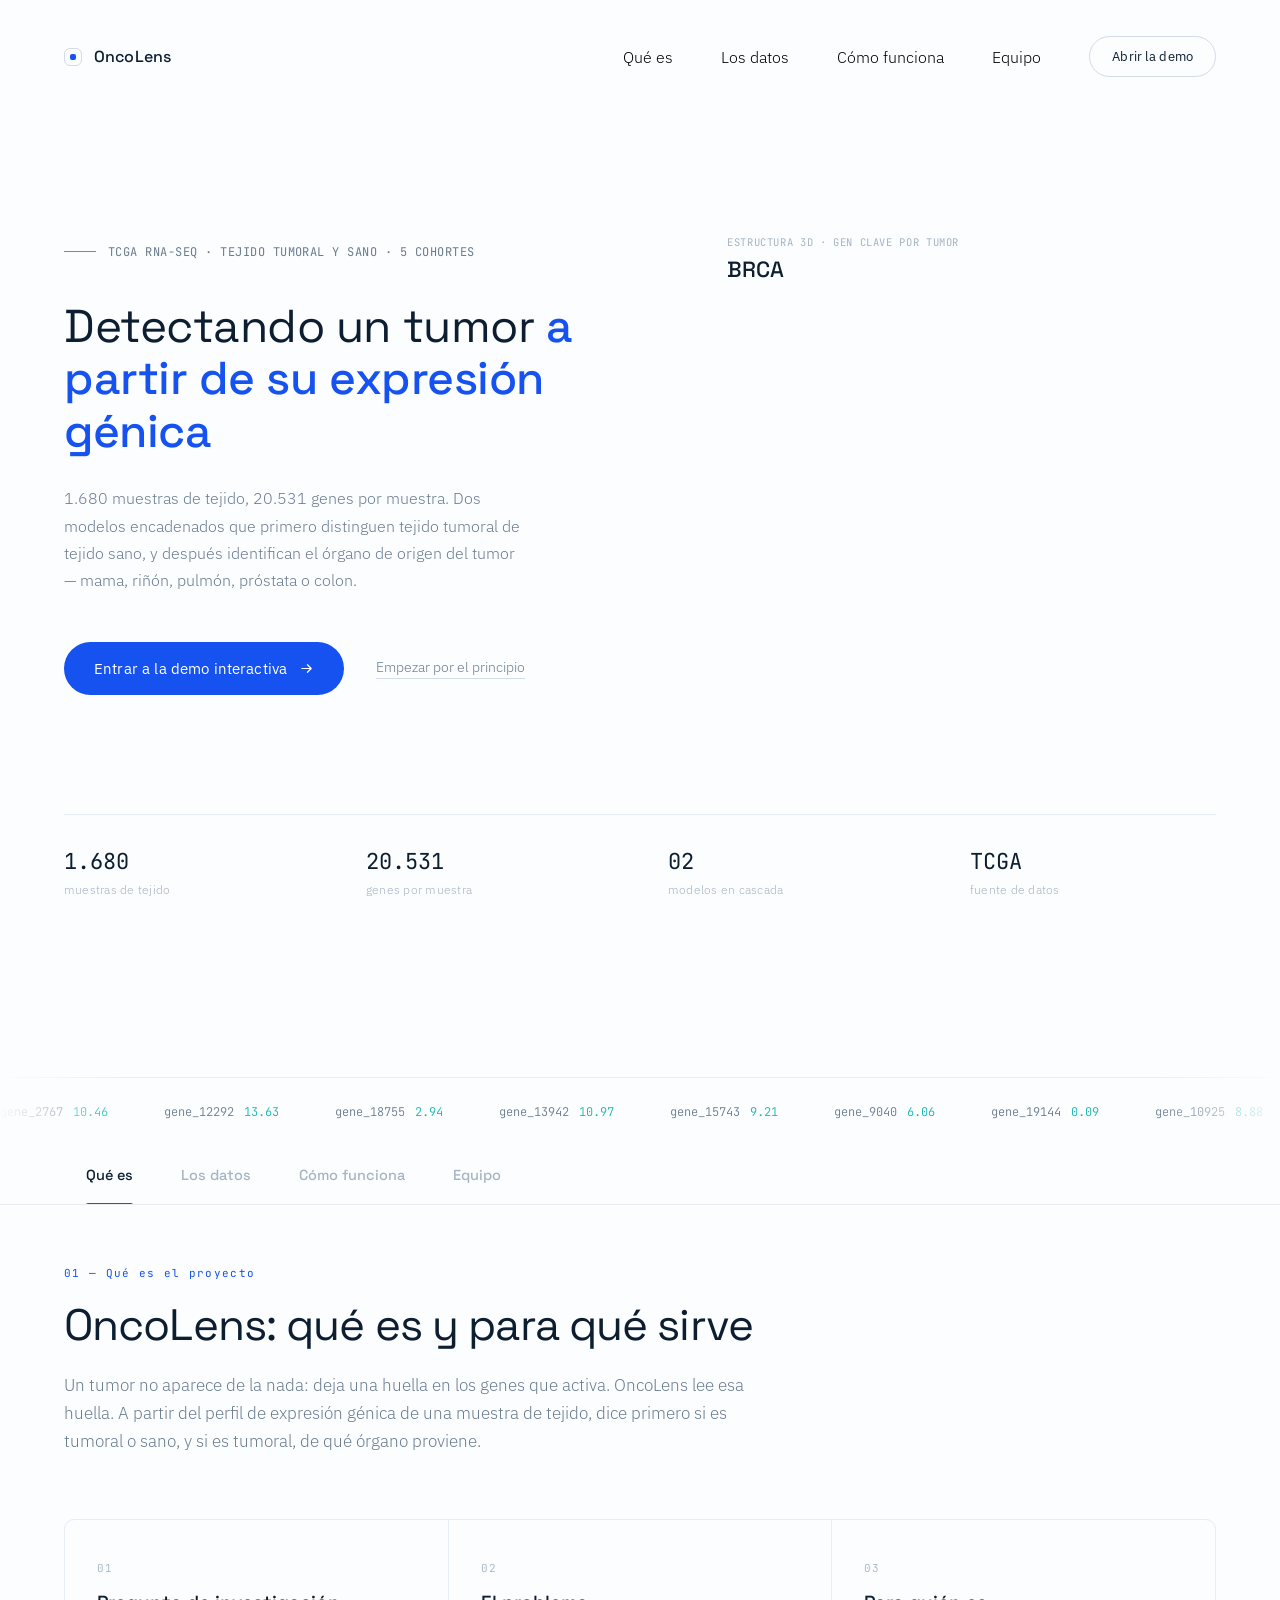
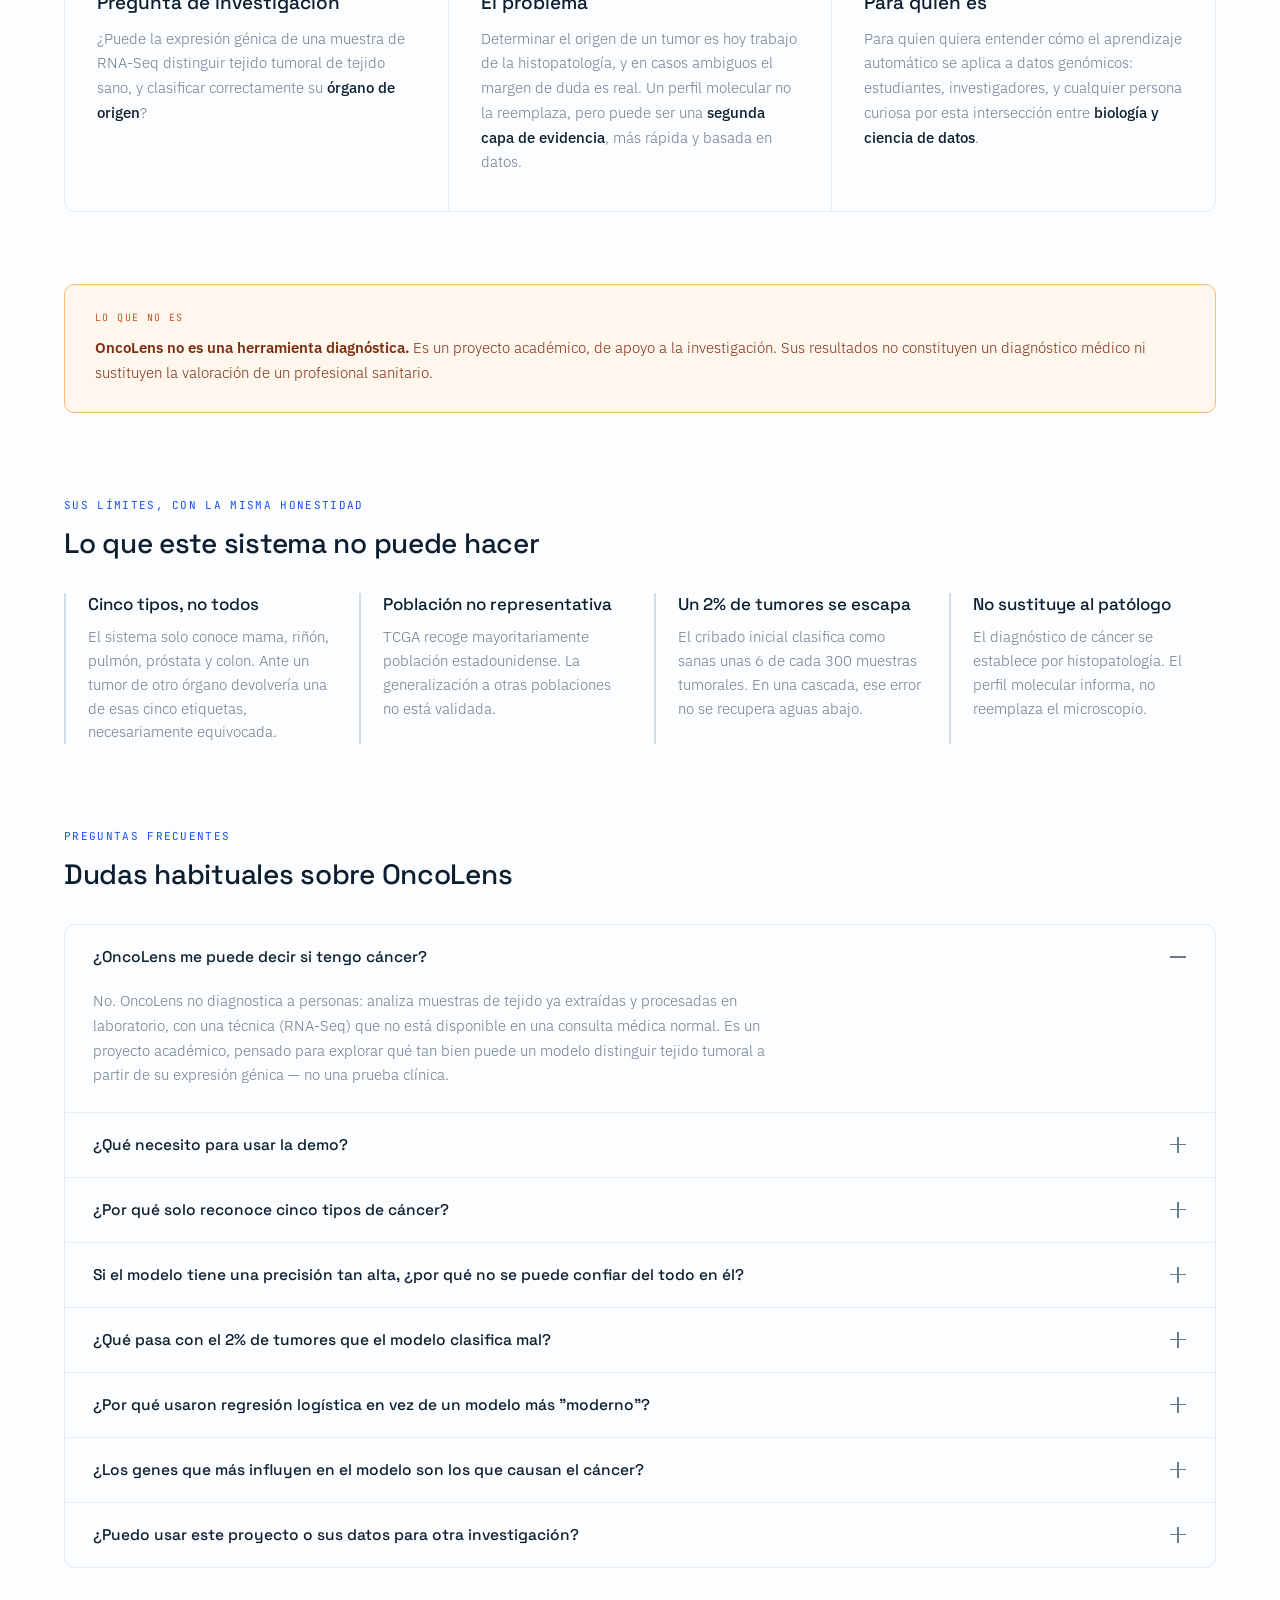
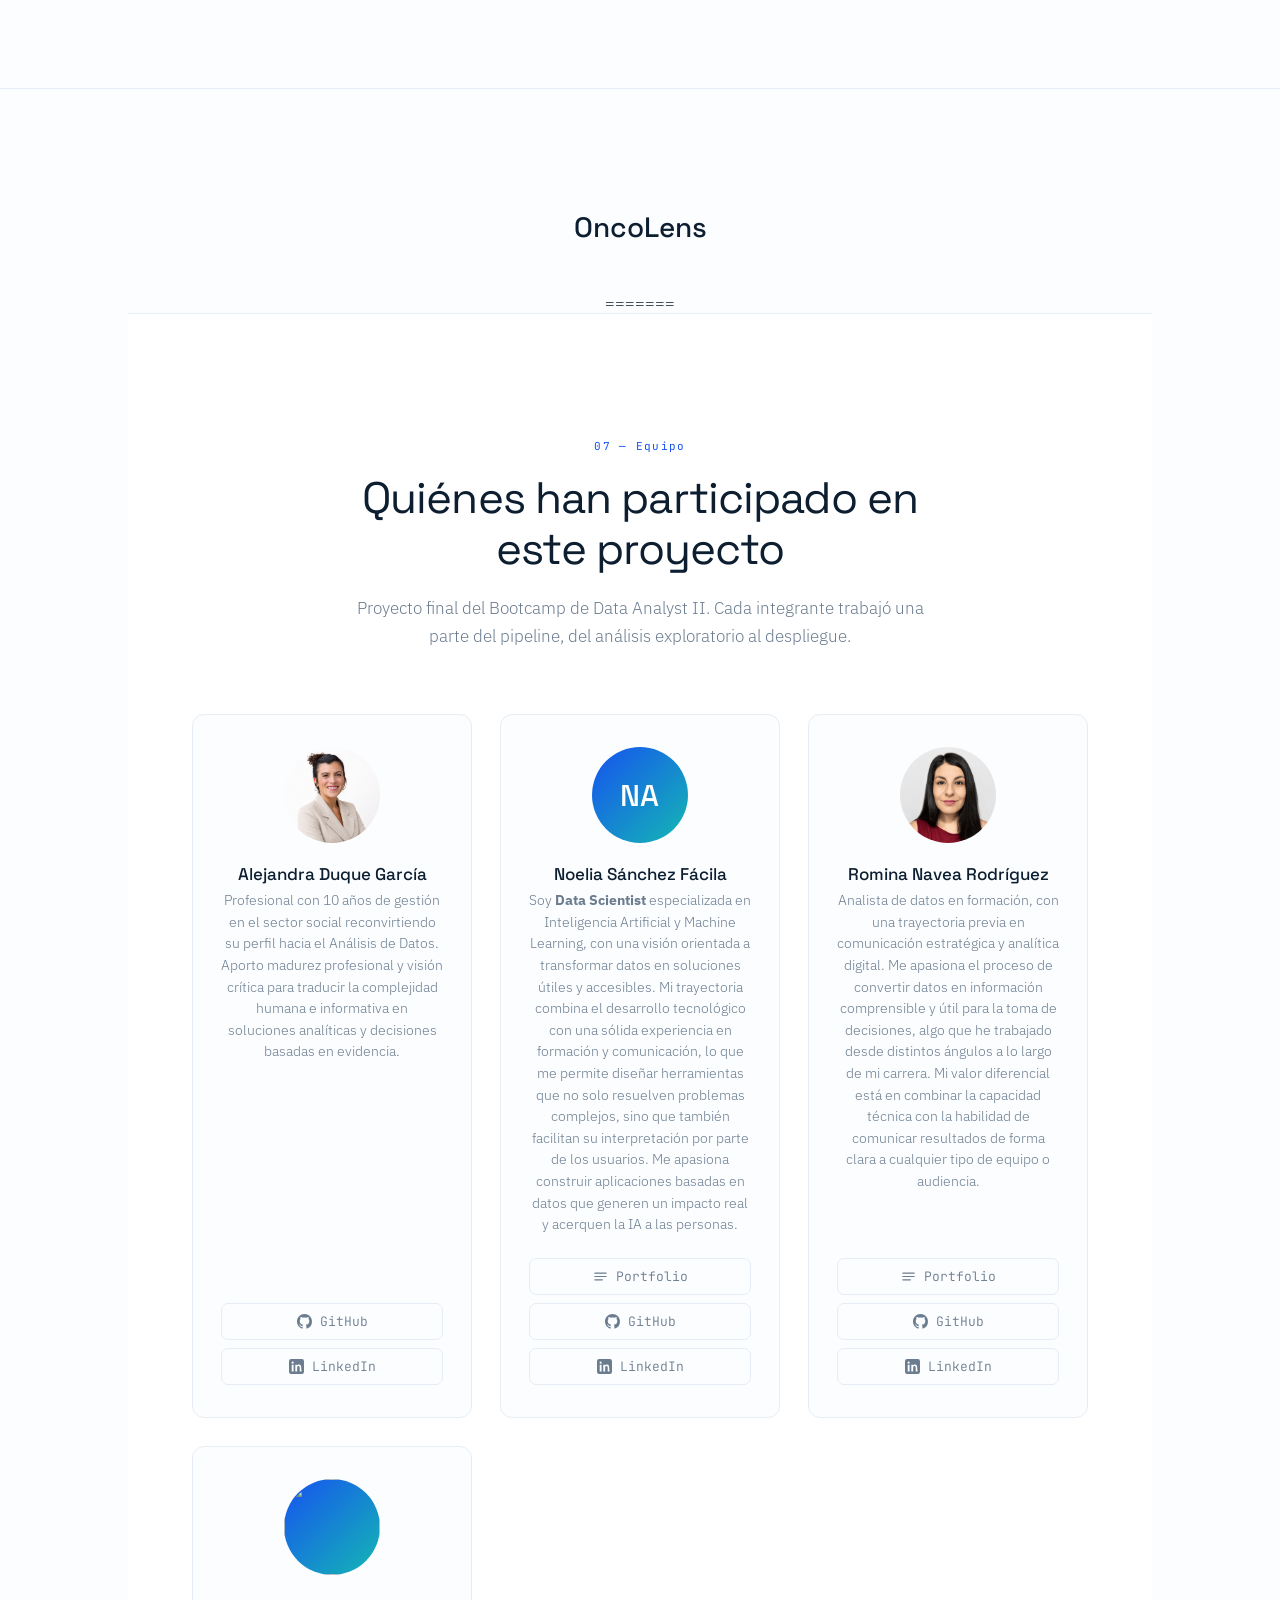
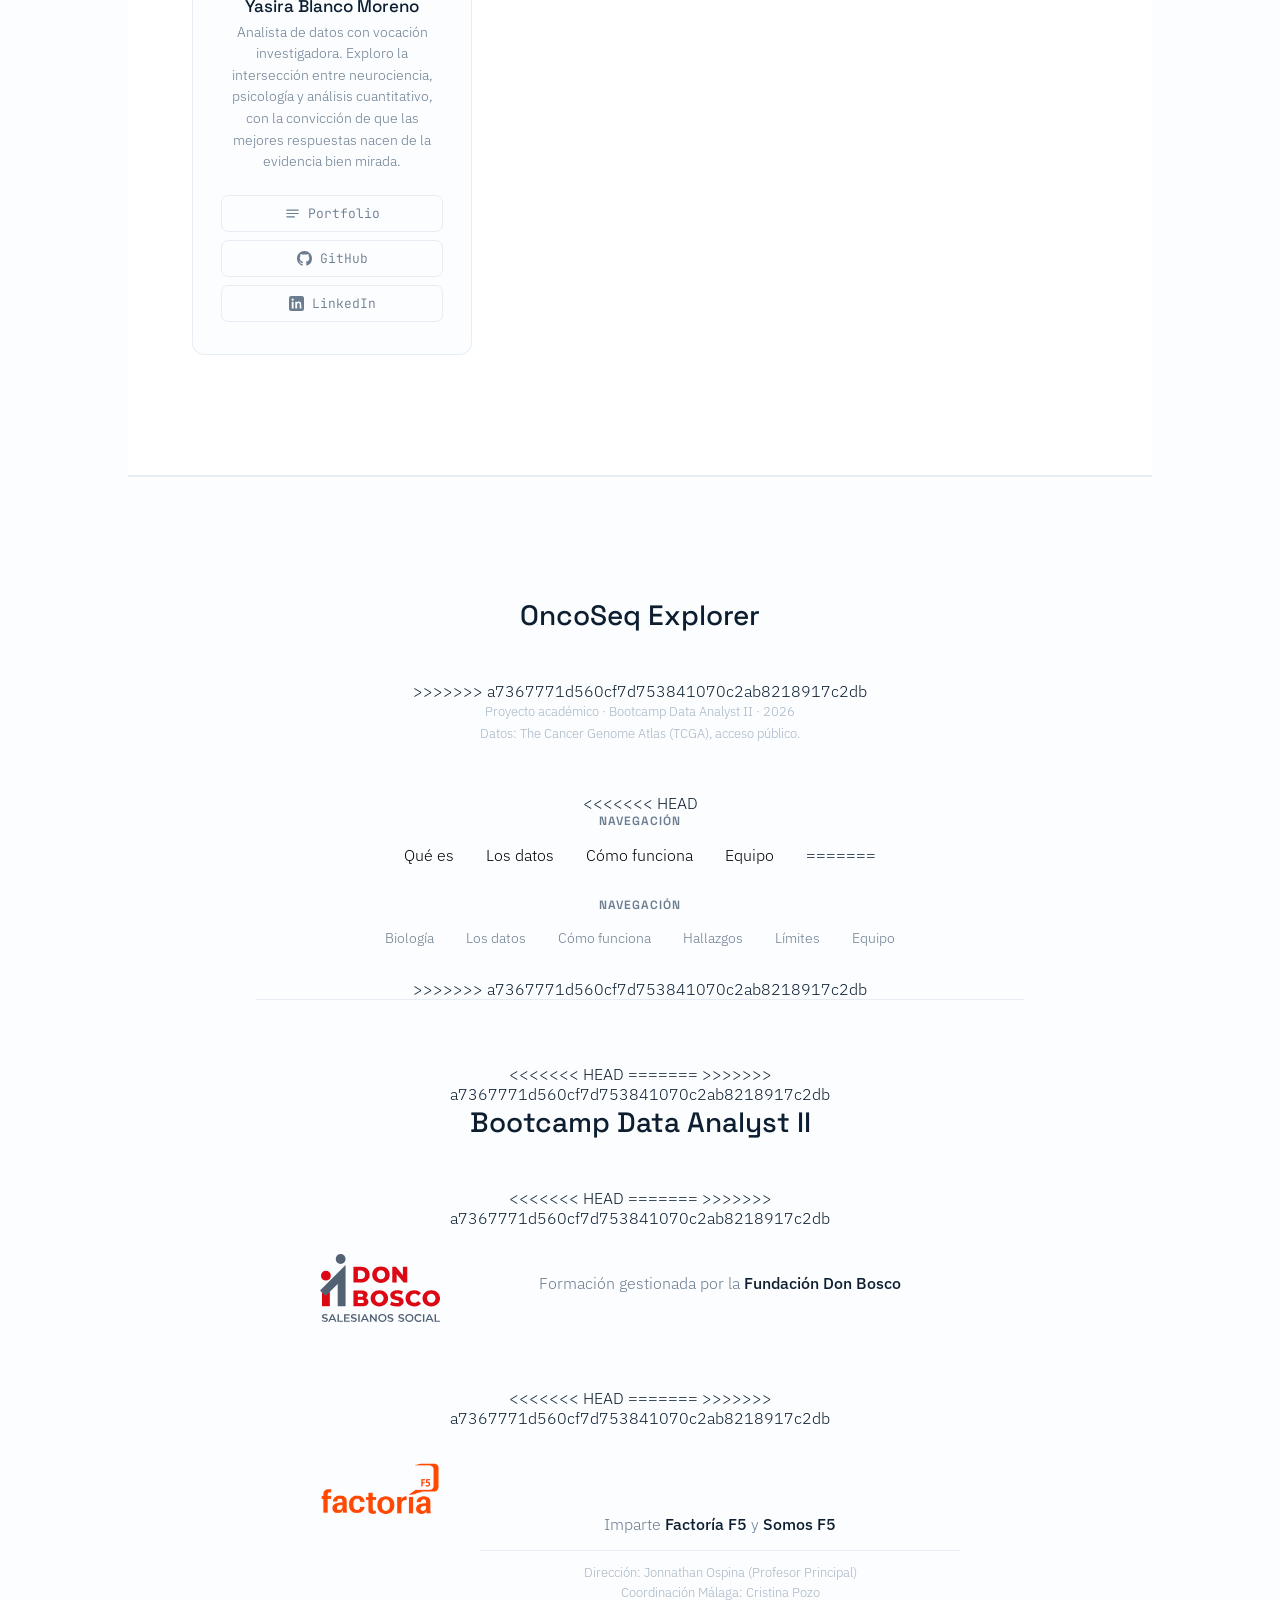
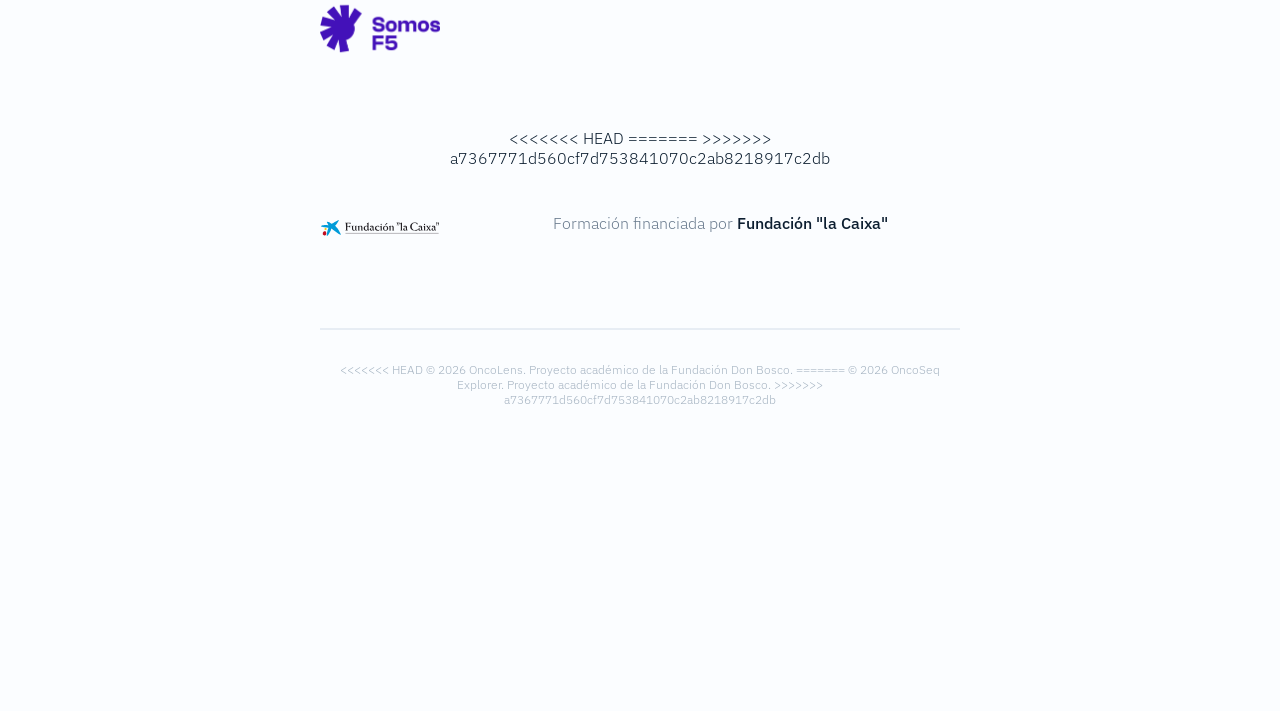
==== commit dba23c5c: "actualizacion index, css y js en carpeta docs" ====
--- a/docs/index.html
+++ b/docs/index.html
@@ -549,6 +549,84 @@
           <div class="casc-metric"><span>Clases</span><b>BRCA · KIRC · LUAD · PRAD · COAD</b></div>
         </div>
       </div>
+<<<<<<< HEAD
+=======
+      <div class="finding-body">
+        <span class="micro-tag">UN BUG SILENCIOSO</span>
+        <h3>Una transformación de más cambiaba toda la biología</h3>
+        <p>
+          Los datos ya venían en escala logarítmica, pero una función del análisis exploratorio
+          volvía a aplicarla. El resultado no daba ningún error: simplemente comprimía los
+          valores hasta aplastar las diferencias reales entre genes.
+        </p>
+        <p>
+          Sobrevivían solo los genes de patrón binario — los del cromosoma Y, que se tienen o
+          no según el sexo. <strong>El ranking de genes más informativos era, en realidad, una
+          lista de genes de sexo.</strong>
+        </p>
+        <p class="finding-note">
+          Lo detectamos contrastando el resultado con la biología conocida: si KLK3 no aparece
+          arriba en un dataset con 260 muestras de próstata, algo va mal.
+        </p>
+      </div>
+    </article>
+
+    <article class="finding">
+      <div class="finding-figure">
+        <div class="spread">
+          <div class="spread-bar">
+            <div class="spread-top" style="width:0.6%"></div>
+          </div>
+          <div class="spread-legend">
+            <div><b>0,6 %</b><span>peso de los 15 genes principales</span></div>
+            <div><b>5.214</b><span>genes que aportan al modelo</span></div>
+          </div>
+        </div>
+        <span class="finding-cap">Distribución del peso entre los coeficientes del modelo</span>
+      </div>
+      <div class="finding-body">
+        <span class="micro-tag">CÓMO DECIDE EL MODELO</span>
+        <h3>Una firma difusa, no unos pocos marcadores</h3>
+        <p>
+          Esperábamos encontrar oncogenes conocidos dominando la decisión. En su lugar, los
+          quince genes más influyentes suman apenas el 0,6% del peso total, y más de cinco mil
+          genes contribuyen de forma apreciable.
+        </p>
+        <p>
+          El modelo no detecta «los genes del cáncer»: <strong>suma miles de diferencias
+          pequeñas repartidas por todo el transcriptoma.</strong> Eso explica su precisión
+          (AUC 0,996) y también su límite.
+        </p>
+        <p class="finding-note">
+          Consecuencia honesta: los genes del ranking tienen relevancia estadística, no
+          necesariamente causal. No podemos señalar cinco genes y decir que provocan el tumor.
+        </p>
+      </div>
+    </article>
+
+  </div>
+</section>
+
+
+<!-- ============================================================
+     DEMO
+     ============================================================ -->
+<section class="sec sec-demo" id="demo">
+  <div class="demo-inner">
+    <span class="sec-tag light">05 — Demo</span>
+    <h2>Pruébalo con una muestra</h2>
+    <p class="demo-lead">
+      Sube un perfil de expresión y observa el recorrido completo: cribado tumoral, tipificación
+      del órgano de origen, nivel de confianza y los genes que sostienen la decisión.
+    </p>
+
+    <div class="demo-actions">
+      <a href="https://oncolens-wkuy.onrender.com" target="_blank" rel="noopener" class="btn-primary btn-lg" id="demoLink"></a>
+        Abrir la demo
+        <svg width="15" height="15" viewBox="0 0 16 16" fill="none"><path d="M3 8H13M13 8L9 4M13 8L9 12" stroke="currentColor" stroke-width="1.3" stroke-linecap="round" stroke-linejoin="round"/></svg>
+      </a>
+      <a href="#" class="btn-ghost" id="repoLink">Ver el código en GitHub</a>
+>>>>>>> a7367771d560cf7d753841070c2ab8218917c2db
     </div>
 
     <div class="method-grid">
@@ -765,6 +843,7 @@
         </div>
       </article>
 
+<<<<<<< HEAD
       <!-- ---- Integrante 4 ---- -->
       <article class="member">
         <div class="member-photo">
@@ -804,11 +883,150 @@
         <h3>OncoLens</h3>
       </div>
 
+=======
+<!-- ============================================================
+     EQUIPO
+     ============================================================ -->
+<section class="sec sec-alt" id="equipo">
+  <div class="sec-head">
+    <span class="sec-tag">07 — Equipo</span>
+    <h2>Quiénes han participado en este proyecto</h2>
+    <p class="sec-lead">
+      Proyecto final del Bootcamp de Data Analyst II. Cada integrante trabajó una parte del
+      pipeline, del análisis exploratorio al despliegue.
+    </p>
+  </div>
+
+  <div class="team">
+
+    <!-- ---- Integrante 1 ---- -->
+    <article class="member">
+      <div class="member-photo">
+          <img src="assets/img/alejandragarciaduque.jpeg" alt="Foto de Alejandra Duque García">
+        <span class="photo-initials">NA</span>
+      </div>
+      <h4>Alejandra Duque García</h4>
+      <!--<span class="member-role">Rol en el proyecto</span>-->
+      <p class="member-bio">
+        Profesional con 10 años de gestión en el sector social reconvirtiendo su perfil hacia el Análisis de Datos. Aporto madurez profesional y visión crítica para traducir la complejidad humana e informativa en soluciones analíticas y decisiones basadas en evidencia.
+      </p>
+      <div class="member-links">
+        <!--<a href="#" target="_blank" rel="noopener" aria-label="Portfolio">
+          <svg viewBox="0 0 16 16" width="15" height="15" fill="none"><path d="M2 4.5h12M2 8h12M2 11.5h8" stroke="currentColor" stroke-width="1.3" stroke-linecap="round"/></svg>
+          Portfolio
+        </a>-->
+        <a href="https://github.com/ALEJANDRADG2612" target="_blank" rel="noopener" aria-label="GitHub">
+          <svg viewBox="0 0 16 16" width="15" height="15" fill="currentColor"><path d="M8 0C3.58 0 0 3.58 0 8c0 3.54 2.29 6.53 5.47 7.59.4.07.55-.17.55-.38 0-.19-.01-.82-.01-1.49-2.01.37-2.53-.49-2.69-.94-.09-.23-.48-.94-.82-1.13-.28-.15-.68-.52-.01-.53.63-.01 1.08.58 1.23.82.72 1.21 1.87.87 2.33.66.07-.52.28-.87.51-1.07-1.78-.2-3.64-.89-3.64-3.95 0-.87.31-1.59.82-2.15-.08-.2-.36-1.02.08-2.12 0 0 .67-.21 2.2.82.64-.18 1.32-.27 2-.27.68 0 1.36.09 2 .27 1.53-1.04 2.2-.82 2.2-.82.44 1.1.16 1.92.08 2.12.51.56.82 1.27.82 2.15 0 3.07-1.87 3.75-3.65 3.95.29.25.54.73.54 1.48 0 1.07-.01 1.93-.01 2.2 0 .21.15.46.55.38A8.01 8.01 0 0016 8c0-4.42-3.58-8-8-8z"/></svg>
+          GitHub
+        </a>
+        <a href="https://www.linkedin.com/in/aduquegarcia" target="_blank" rel="noopener" aria-label="LinkedIn">
+          <svg viewBox="0 0 16 16" width="15" height="15" fill="currentColor"><path d="M13.63 0H2.37A2.37 2.37 0 000 2.37v11.26A2.37 2.37 0 002.37 16h11.26A2.37 2.37 0 0016 13.63V2.37A2.37 2.37 0 0013.63 0zM4.9 13.4H2.9V6h2zM3.9 5.1a1.16 1.16 0 110-2.32 1.16 1.16 0 010 2.32zM13.4 13.4h-2V9.6c0-.9-.02-2.07-1.26-2.07-1.26 0-1.45.98-1.45 2v3.87h-2V6h1.92v.9h.03c.27-.5.92-1.04 1.9-1.04 2.03 0 2.4 1.34 2.4 3.07z"/></svg>
+          LinkedIn
+        </a>
+      </div>
+    </article>
+
+    <!-- ---- Integrante 2 ---- -->
+    <article class="member">
+      <div class="member-photo">
+        <span class="photo-initials">NA</span>
+      </div>
+      <h4>Noelia Sánchez Fácila</h4>
+      <!--<span class="member-role">Rol en el proyecto</span>-->
+      <p class="member-bio">
+        Soy <span style="font-weight: bold;">Data Scientist</span> especializada en Inteligencia Artificial y Machine Learning, con una visión orientada a transformar datos en soluciones útiles y accesibles. Mi trayectoria combina el desarrollo tecnológico con una sólida experiencia en formación y comunicación, lo que me permite diseñar herramientas que no solo resuelven problemas complejos, sino que también facilitan su interpretación por parte de los usuarios. Me apasiona construir aplicaciones basadas en datos que generen un impacto real y acerquen la IA a las personas.
+      </p>
+      <div class="member-links">
+        <a href="https://nsfacila.github.io/portfolio/" target="_blank" rel="noopener">
+          <svg viewBox="0 0 16 16" width="15" height="15" fill="none"><path d="M2 4.5h12M2 8h12M2 11.5h8" stroke="currentColor" stroke-width="1.3" stroke-linecap="round"/></svg>
+          Portfolio
+        </a>
+        <a href="https://github.com/nsfacila" target="_blank" rel="noopener">
+          <svg viewBox="0 0 16 16" width="15" height="15" fill="currentColor"><path d="M8 0C3.58 0 0 3.58 0 8c0 3.54 2.29 6.53 5.47 7.59.4.07.55-.17.55-.38 0-.19-.01-.82-.01-1.49-2.01.37-2.53-.49-2.69-.94-.09-.23-.48-.94-.82-1.13-.28-.15-.68-.52-.01-.53.63-.01 1.08.58 1.23.82.72 1.21 1.87.87 2.33.66.07-.52.28-.87.51-1.07-1.78-.2-3.64-.89-3.64-3.95 0-.87.31-1.59.82-2.15-.08-.2-.36-1.02.08-2.12 0 0 .67-.21 2.2.82.64-.18 1.32-.27 2-.27.68 0 1.36.09 2 .27 1.53-1.04 2.2-.82 2.2-.82.44 1.1.16 1.92.08 2.12.51.56.82 1.27.82 2.15 0 3.07-1.87 3.75-3.65 3.95.29.25.54.73.54 1.48 0 1.07-.01 1.93-.01 2.2 0 .21.15.46.55.38A8.01 8.01 0 0016 8c0-4.42-3.58-8-8-8z"/></svg>
+          GitHub
+        </a>
+        <a href="https://www.linkedin.com/in/noelia-sánchez-fácila" target="_blank" rel="noopener">
+          <svg viewBox="0 0 16 16" width="15" height="15" fill="currentColor"><path d="M13.63 0H2.37A2.37 2.37 0 000 2.37v11.26A2.37 2.37 0 002.37 16h11.26A2.37 2.37 0 0016 13.63V2.37A2.37 2.37 0 0013.63 0zM4.9 13.4H2.9V6h2zM3.9 5.1a1.16 1.16 0 110-2.32 1.16 1.16 0 010 2.32zM13.4 13.4h-2V9.6c0-.9-.02-2.07-1.26-2.07-1.26 0-1.45.98-1.45 2v3.87h-2V6h1.92v.9h.03c.27-.5.92-1.04 1.9-1.04 2.03 0 2.4 1.34 2.4 3.07z"/></svg>
+          LinkedIn
+        </a>
+      </div>
+    </article>
+
+    <!-- ---- Integrante 3 ---- -->
+    <article class="member">
+      <div class="member-photo">
+        <!--<span class="member-role">Rol en el proyecto</span>-->
+        <img src="assets/img/rominanavea.png" alt="">
+      </div>
+      <h4>Romina Navea Rodríguez</h4>
+      <!--<span class="member-role">Rol en el proyecto</span>-->
+      <p class="member-bio">
+        Analista de datos en formación, con una trayectoria previa en comunicación estratégica y analítica digital. Me apasiona el proceso de convertir datos en información comprensible y útil para la toma de decisiones, algo que he trabajado desde distintos ángulos a lo largo de mi carrera. Mi valor diferencial está en combinar la capacidad técnica con la habilidad de comunicar resultados de forma clara a cualquier tipo de equipo o audiencia.
+      </p>
+      <div class="member-links">
+        <a href="https://rnavea-r.github.io/portafolio-romina-navea-rodriguez/" target="_blank" rel="noopener">
+          <svg viewBox="0 0 16 16" width="15" height="15" fill="none"><path d="M2 4.5h12M2 8h12M2 11.5h8" stroke="currentColor" stroke-width="1.3" stroke-linecap="round"/></svg>
+          Portfolio
+        </a>
+        <a href="https://github.com/rnavea-r " target="_blank" rel="noopener">
+          <svg viewBox="0 0 16 16" width="15" height="15" fill="currentColor"><path d="M8 0C3.58 0 0 3.58 0 8c0 3.54 2.29 6.53 5.47 7.59.4.07.55-.17.55-.38 0-.19-.01-.82-.01-1.49-2.01.37-2.53-.49-2.69-.94-.09-.23-.48-.94-.82-1.13-.28-.15-.68-.52-.01-.53.63-.01 1.08.58 1.23.82.72 1.21 1.87.87 2.33.66.07-.52.28-.87.51-1.07-1.78-.2-3.64-.89-3.64-3.95 0-.87.31-1.59.82-2.15-.08-.2-.36-1.02.08-2.12 0 0 .67-.21 2.2.82.64-.18 1.32-.27 2-.27.68 0 1.36.09 2 .27 1.53-1.04 2.2-.82 2.2-.82.44 1.1.16 1.92.08 2.12.51.56.82 1.27.82 2.15 0 3.07-1.87 3.75-3.65 3.95.29.25.54.73.54 1.48 0 1.07-.01 1.93-.01 2.2 0 .21.15.46.55.38A8.01 8.01 0 0016 8c0-4.42-3.58-8-8-8z"/></svg>
+          GitHub
+        </a>
+        <a href="https://www.linkedin.com/in/romina-navearod/" target="_blank" rel="noopener">
+          <svg viewBox="0 0 16 16" width="15" height="15" fill="currentColor"><path d="M13.63 0H2.37A2.37 2.37 0 000 2.37v11.26A2.37 2.37 0 002.37 16h11.26A2.37 2.37 0 0016 13.63V2.37A2.37 2.37 0 0013.63 0zM4.9 13.4H2.9V6h2zM3.9 5.1a1.16 1.16 0 110-2.32 1.16 1.16 0 010 2.32zM13.4 13.4h-2V9.6c0-.9-.02-2.07-1.26-2.07-1.26 0-1.45.98-1.45 2v3.87h-2V6h1.92v.9h.03c.27-.5.92-1.04 1.9-1.04 2.03 0 2.4 1.34 2.4 3.07z"/></svg>
+          LinkedIn
+        </a>
+      </div>
+    </article>
+
+    <!-- ---- Integrante 4 ---- -->
+    <article class="member">
+      <div class="member-photo">
+        <!--<span class="photo-initials">NA</span>-->
+        <img src="assets/img/carnetyasirablanco.JPG" alt="">
+      </div>
+      <h4>Yasira Blanco Moreno</h4>
+      <!--<span class="member-role">Rol en el proyecto</span>-->
+      <p class="member-bio">
+        Analista de datos con vocación investigadora. Exploro la intersección entre neurociencia, psicología y análisis cuantitativo, con la convicción de que las mejores respuestas nacen de la evidencia bien mirada.      </p>
+      <div class="member-links">
+        <a href="https://cornerlab.me" target="_blank" rel="noopener">
+          <svg viewBox="0 0 16 16" width="15" height="15" fill="none"><path d="M2 4.5h12M2 8h12M2 11.5h8" stroke="currentColor" stroke-width="1.3" stroke-linecap="round"/></svg>
+          Portfolio
+        </a>
+        <a href="https://github.com/Onmyblasi" target="_blank" rel="noopener">
+          <svg viewBox="0 0 16 16" width="15" height="15" fill="currentColor"><path d="M8 0C3.58 0 0 3.58 0 8c0 3.54 2.29 6.53 5.47 7.59.4.07.55-.17.55-.38 0-.19-.01-.82-.01-1.49-2.01.37-2.53-.49-2.69-.94-.09-.23-.48-.94-.82-1.13-.28-.15-.68-.52-.01-.53.63-.01 1.08.58 1.23.82.72 1.21 1.87.87 2.33.66.07-.52.28-.87.51-1.07-1.78-.2-3.64-.89-3.64-3.95 0-.87.31-1.59.82-2.15-.08-.2-.36-1.02.08-2.12 0 0 .67-.21 2.2.82.64-.18 1.32-.27 2-.27.68 0 1.36.09 2 .27 1.53-1.04 2.2-.82 2.2-.82.44 1.1.16 1.92.08 2.12.51.56.82 1.27.82 2.15 0 3.07-1.87 3.75-3.65 3.95.29.25.54.73.54 1.48 0 1.07-.01 1.93-.01 2.2 0 .21.15.46.55.38A8.01 8.01 0 0016 8c0-4.42-3.58-8-8-8z"/></svg>
+          GitHub
+        </a>
+        <a href="https://www.linkedin.com/in/yasira-blanco-moreno" target="_blank" rel="noopener">
+          <svg viewBox="0 0 16 16" width="15" height="15" fill="currentColor"><path d="M13.63 0H2.37A2.37 2.37 0 000 2.37v11.26A2.37 2.37 0 002.37 16h11.26A2.37 2.37 0 0016 13.63V2.37A2.37 2.37 0 0013.63 0zM4.9 13.4H2.9V6h2zM3.9 5.1a1.16 1.16 0 110-2.32 1.16 1.16 0 010 2.32zM13.4 13.4h-2V9.6c0-.9-.02-2.07-1.26-2.07-1.26 0-1.45.98-1.45 2v3.87h-2V6h1.92v.9h.03c.27-.5.92-1.04 1.9-1.04 2.03 0 2.4 1.34 2.4 3.07z"/></svg>
+          LinkedIn
+        </a>
+      </div>
+    </article>
+
+  </div>
+</section>
+
+
+<footer>
+  <!-- SECCIÓN 1: OncoSeq Explorer + Navegación -->
+  <div class="foot-section-1">
+    <div class="foot-inner-section1">
+      
+      <!-- Título OncoSeq Explorer -->
+      <div class="foot-title-center">
+        <h3>OncoSeq Explorer</h3>
+      </div>
+
+      <!-- Descripción del proyecto -->
+>>>>>>> a7367771d560cf7d753841070c2ab8218917c2db
       <p class="foot-description">
         Proyecto académico · Bootcamp Data Analyst II · 2026<br>
         Datos: The Cancer Genome Atlas (TCGA), acceso público.
       </p>
 
+<<<<<<< HEAD
       <div class="foot-nav-section">
         <h4 class="foot-section-title">Navegación</h4>
         <div class="foot-nav-links">
@@ -816,6 +1034,18 @@
           <button type="button" data-tab="datos">Los datos</button>
           <button type="button" data-tab="metodo">Cómo funciona</button>
           <button type="button" data-tab="equipo">Equipo</button>
+=======
+      <!-- Navegación -->
+      <div class="foot-nav-section">
+        <h4 class="foot-section-title">Navegación</h4>
+        <div class="foot-nav-links">
+          <a href="#biologia">Biología</a>
+          <a href="#datos">Los datos</a>
+          <a href="#metodo">Cómo funciona</a>
+          <a href="#hallazgos">Hallazgos</a>
+          <a href="#limitaciones">Límites</a>
+          <a href="#equipo">Equipo</a>
+>>>>>>> a7367771d560cf7d753841070c2ab8218917c2db
         </div>
       </div>
 
@@ -826,11 +1056,20 @@
 
   <!-- SECCIÓN 2: Bootcamp Data Analyst II -->
   <div class="foot-section-2">
-
+<<<<<<< HEAD
+
+=======
+    
+    <!-- Título centrado del bootcamp -->
+>>>>>>> a7367771d560cf7d753841070c2ab8218917c2db
     <div class="foot-title-center">
       <h3>Bootcamp Data Analyst II</h3>
     </div>
 
+<<<<<<< HEAD
+=======
+    <!-- Bloque 1: Don Bosco -->
+>>>>>>> a7367771d560cf7d753841070c2ab8218917c2db
     <div class="foot-institution">
       <div class="inst-logo">
         <img src="assets/img/logo-donbosco.svg" alt="Logo Fundación Don Bosco" loading="lazy">
@@ -842,6 +1081,10 @@
       </div>
     </div>
 
+<<<<<<< HEAD
+=======
+    <!-- Bloque 2: Factoría F5 y Somos F5 -->
+>>>>>>> a7367771d560cf7d753841070c2ab8218917c2db
     <div class="foot-institution">
       <div class="inst-logos-stack">
         <div class="inst-logo">
@@ -862,6 +1105,10 @@
       </div>
     </div>
 
+<<<<<<< HEAD
+=======
+    <!-- Bloque 3: La Caixa -->
+>>>>>>> a7367771d560cf7d753841070c2ab8218917c2db
     <div class="foot-institution">
       <div class="inst-logo">
         <img src="assets/img/logo-lacaixa.svg" alt="Logo Fundación La Caixa" loading="lazy">
@@ -877,7 +1124,11 @@
 
     <div class="foot-bottom">
       <p class="foot-copyright">
+<<<<<<< HEAD
         © 2026 OncoLens. Proyecto académico de la Fundación Don Bosco.
+=======
+        © 2026 OncoSeq Explorer. Proyecto académico de la Fundación Don Bosco.
+>>>>>>> a7367771d560cf7d753841070c2ab8218917c2db
       </p>
     </div>
   </div>
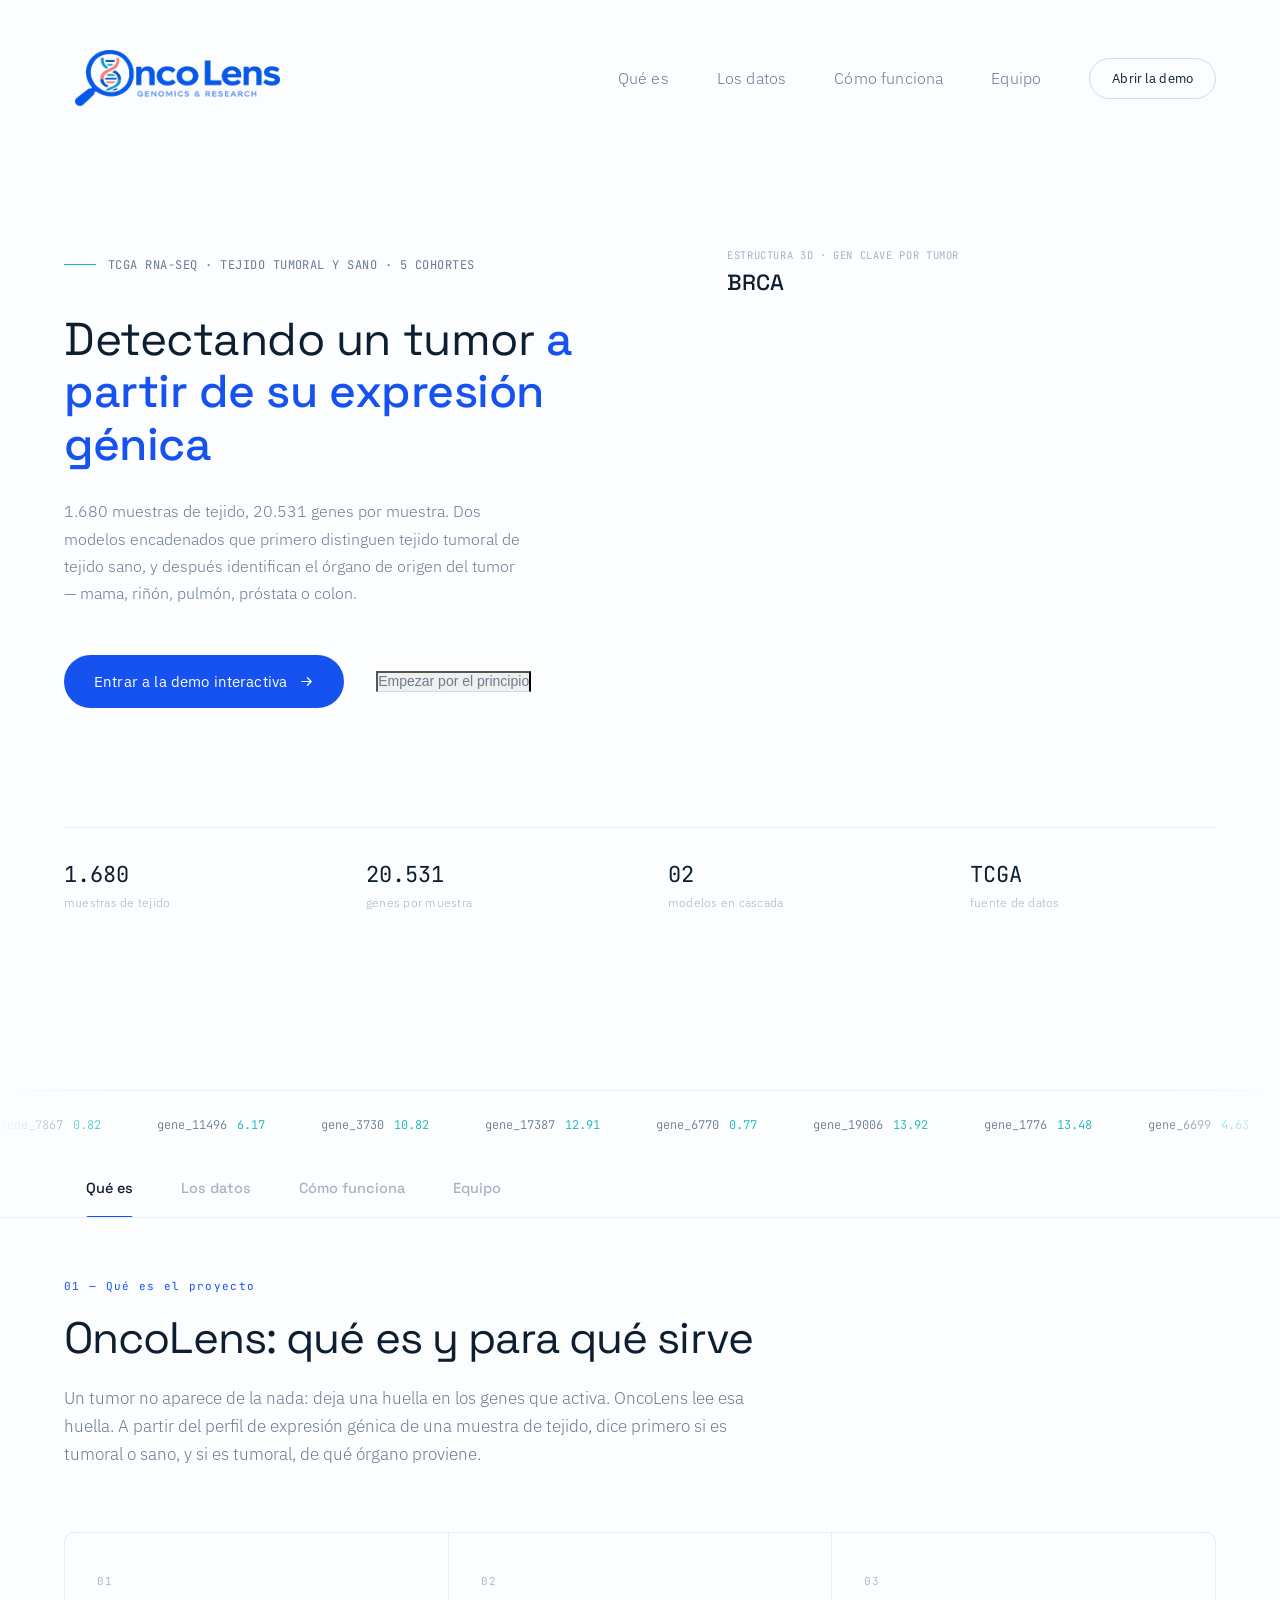
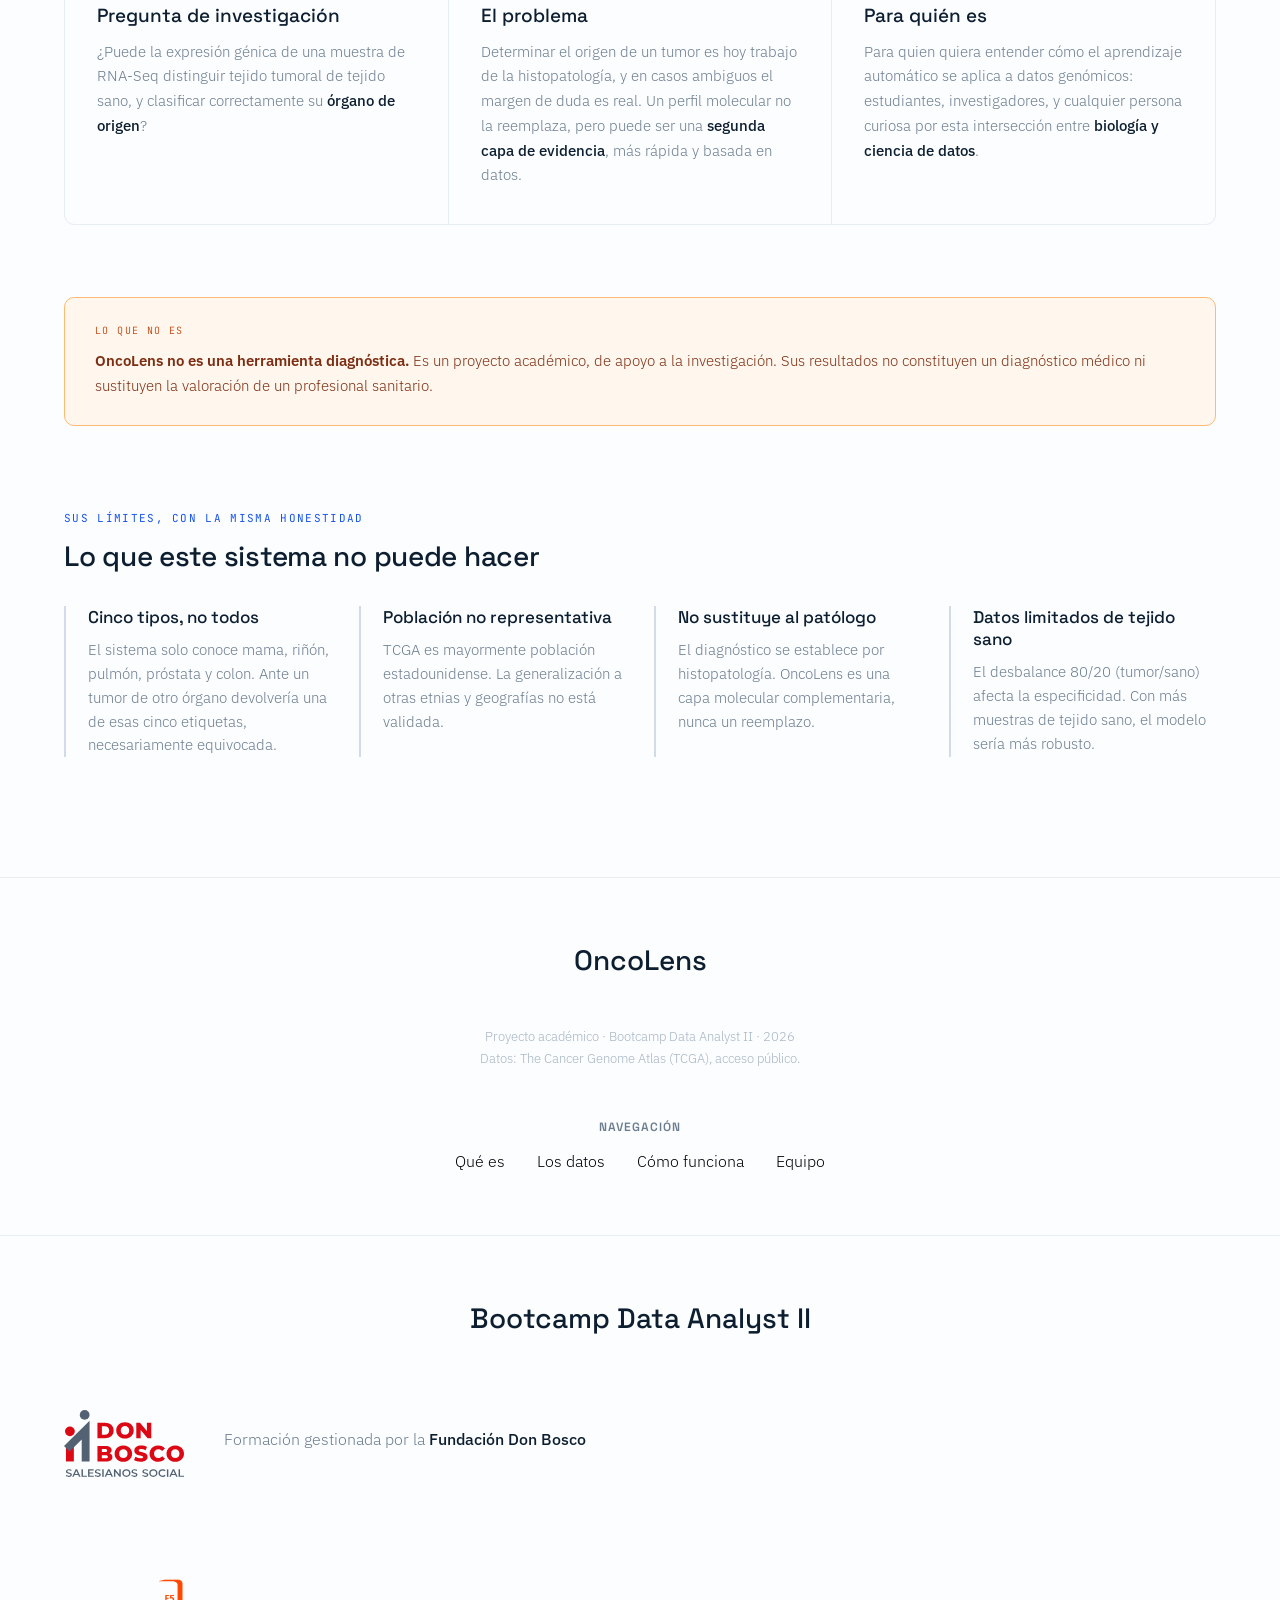
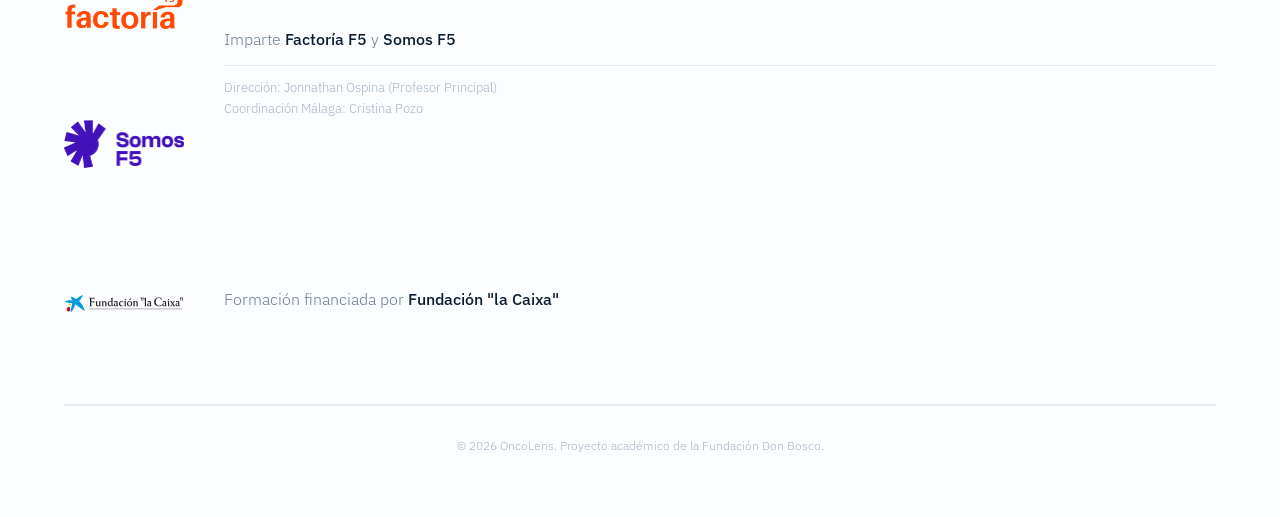
==== commit fb4ef3e1: "web: updated" ====
--- a/docs/index.html
+++ b/docs/index.html
@@ -1,1142 +1,571 @@
 <!DOCTYPE html>
 <html lang="es">
 <head>
-<meta charset="UTF-8">
-<meta name="viewport" content="width=device-width, initial-scale=1.0">
-<title>OncoLens — Clasificación de tumores por expresión génica</title>
-<meta name="description" content="Un pipeline de machine learning que detecta tejido tumoral e identifica el tipo de cáncer a partir de su firma de expresión génica. Proyecto del Bootcamp de Data Analyst II.">
-
-<link rel="preconnect" href="https://fonts.googleapis.com">
-<link rel="preconnect" href="https://fonts.gstatic.com" crossorigin>
-<link href="https://fonts.googleapis.com/css2?family=Space+Grotesk:wght@300;400;500;600&family=IBM+Plex+Sans:wght@300;400;500&family=JetBrains+Mono:wght@300;400;500&display=swap" rel="stylesheet">
-
-<link rel="stylesheet" href="assets/css/style.css">
-<link rel="stylesheet" href="assets/css/style_antiguo.css">
-<link rel="stylesheet" href="assets/css/tabs.css">
+  <meta charset="UTF-8">
+  <meta name="viewport" content="width=device-width, initial-scale=1.0">
+  <title>OncoLens — Clasificación de tumores por expresión génica</title>
+  <meta name="description" content="Un pipeline de machine learning que detecta tejido tumoral e identifica el tipo de cáncer a partir de su firma de expresión génica. Proyecto del Bootcamp de Data Analyst II.">
+
+  <link rel="preconnect" href="https://fonts.googleapis.com">
+  <link rel="preconnect" href="https://fonts.gstatic.com" crossorigin>
+  <link href="https://fonts.googleapis.com/css2?family=Space+Grotesk:wght@300;400;500;600&family=IBM+Plex+Sans:wght@300;400;500&family=JetBrains+Mono:wght@300;400;500&display=swap" rel="stylesheet">
+
+  <link rel="stylesheet" href="assets/css/style.css">
+  <link rel="stylesheet" href="assets/css/tabs.css">
 </head>
 <body>
 
-<nav>
-  <div class="logo">
-    <div class="logo-mark"></div>
-    OncoLens
-  </div>
-  <div class="nav-links">
-    <button type="button" data-tab="que-es">Qué es</button>
-    <button type="button" data-tab="datos">Los datos</button>
-    <button type="button" data-tab="metodo">Cómo funciona</button>
-    <button type="button" data-tab="equipo">Equipo</button>
-    <a href="https://oncolens-wkuy.onrender.com" target="_blank" rel="noopener" class="nav-cta">Abrir la demo</a>
-  </div>
-</nav>
-
-<section class="hero">
-  <div class="hero-top">
-    <div class="hero-text">
-      <div class="eyebrow">
-        <span class="eyebrow-line"></span>
-        TCGA RNA-SEQ · TEJIDO TUMORAL Y SANO · 5 COHORTES
-      </div>
-
-      <h1>Detectando un tumor <strong>a partir de su expresión génica</strong></h1>
-
-      <p class="hero-sub">
-        1.680 muestras de tejido, 20.531 genes por muestra. Dos modelos encadenados que
-        primero distinguen tejido tumoral de tejido sano, y después identifican el órgano
-        de origen del tumor — mama, riñón, pulmón, próstata o colon.
-      </p>
-
-      <div class="hero-actions">
-        <a href="https://oncolens-wkuy.onrender.com" target="_blank" rel="noopener" class="btn-primary">
-          Entrar a la demo interactiva
-          <svg width="15" height="15" viewBox="0 0 16 16" fill="none"><path d="M3 8H13M13 8L9 4M13 8L9 12" stroke="currentColor" stroke-width="1.3" stroke-linecap="round" stroke-linejoin="round"/></svg>
-        </a>
-        <a href="#metodo" data-tab="metodo" class="btn-secondary">Empezar por el principio</a>
-      </div>
+  <!-- ============================================================
+       NAVBAR - Logo + Navegación
+       ============================================================ -->
+  <nav>
+    <a href="/" class="logo">
+      <img src="assets/img/logo/logo-OncoLens-Lupa-Genomics & Research.png" alt="OncoLens" class="logo-img">
+    </a>
+    <div class="nav-links">
+      <button type="button" data-tab="que-es">Qué es</button>
+      <button type="button" data-tab="datos">Los datos</button>
+      <button type="button" data-tab="metodo">Cómo funciona</button>
+      <button type="button" data-tab="equipo">Equipo</button>
+      <a href="https://oncolens-wkuy.onrender.com" target="_blank" rel="noopener" class="nav-cta">
+        Abrir la demo
+      </a>
     </div>
-
-    <div class="hero-visual" id="heroVisual">
-      <div class="mol-stage" id="molStage"></div>
-      <div class="visual-label">
-        <span class="visual-eyebrow">ESTRUCTURA 3D · GEN CLAVE POR TUMOR</span>
-        <span class="visual-active" id="visualActive">BRCA</span>
-      </div>
-      <div class="visual-legend" id="visualLegend"></div>
+  </nav>
+
+  <!-- ============================================================
+       HERO SECTION
+       ============================================================ -->
+  <section class="hero">
+    <div class="hero-top">
+      <div class="hero-text">
+        <div class="eyebrow">
+          <span class="eyebrow-line"></span>
+          TCGA RNA-SEQ · TEJIDO TUMORAL Y SANO · 5 COHORTES
+        </div>
+
+        <h1>Detectando un tumor <strong>a partir de su expresión génica</strong></h1>
+
+        <p class="hero-sub">
+          1.680 muestras de tejido, 20.531 genes por muestra. Dos modelos encadenados que
+          primero distinguen tejido tumoral de tejido sano, y después identifican el órgano
+          de origen del tumor — mama, riñón, pulmón, próstata o colon.
+        </p>
+
+        <div class="hero-actions">
+          <a href="https://oncolens-wkuy.onrender.com" target="_blank" rel="noopener" class="btn-primary">
+            Entrar a la demo interactiva
+            <svg width="15" height="15" viewBox="0 0 16 16" fill="none">
+              <path d="M3 8H13M13 8L9 4M13 8L9 12" stroke="currentColor" stroke-width="1.3" stroke-linecap="round" stroke-linejoin="round"/>
+            </svg>
+          </a>
+          <button type="button" data-tab="metodo" class="btn-secondary">
+            Empezar por el principio
+          </button>
+        </div>
+      </div>
+
+      <div class="hero-visual" id="heroVisual">
+        <div class="mol-stage" id="molStage"></div>
+        <div class="visual-label">
+          <span class="visual-eyebrow">ESTRUCTURA 3D · GEN CLAVE POR TUMOR</span>
+          <span class="visual-active" id="visualActive">BRCA</span>
+        </div>
+        <div class="visual-legend" id="visualLegend"></div>
+      </div>
     </div>
-  </div>
-
-  <div class="stat-strip">
-    <div class="stat">
-      <div class="stat-num">1.680</div>
-      <div class="stat-label">muestras de tejido</div>
-    </div>
-    <div class="stat">
-      <div class="stat-num">20.531</div>
-      <div class="stat-label">genes por muestra</div>
-    </div>
-    <div class="stat">
-      <div class="stat-num">02</div>
-      <div class="stat-label">modelos en cascada</div>
-    </div>
-    <div class="stat">
-      <div class="stat-num">TCGA</div>
-      <div class="stat-label">fuente de datos</div>
-    </div>
-  </div>
-</section>
-
-<div class="ticker-wrap">
-  <div class="ticker-track" id="tickerTrack"></div>
-</div>
-
-
-<!-- ============================================================
-     BARRA DE PESTAÑAS
-     ============================================================ -->
-<div class="tabs-bar" id="tabsBar" role="tablist" aria-label="Secciones de OncoLens">
-  <button type="button" class="tab-btn" data-tab="que-es" role="tab" aria-selected="true">Qué es</button>
-  <button type="button" class="tab-btn" data-tab="datos" role="tab" aria-selected="false">Los datos</button>
-  <button type="button" class="tab-btn" data-tab="metodo" role="tab" aria-selected="false">Cómo funciona</button>
-  <button type="button" class="tab-btn" data-tab="equipo" role="tab" aria-selected="false">Equipo</button>
-</div>
-
-
-<!-- ============================================================
-     PESTAÑA 1 · QUÉ ES EL PROYECTO
-     ============================================================ -->
-<div class="tab-panel" id="panel-que-es" role="tabpanel">
-
-  <section class="sec tab-panel-intro">
-    <div class="sec-head">
-      <span class="sec-tag">01 — Qué es el proyecto</span>
-      <h2>OncoLens: qué es y para qué sirve</h2>
-      <p class="sec-lead">
-        Un tumor no aparece de la nada: deja una huella en los genes que activa.
-        OncoLens lee esa huella. A partir del perfil de expresión génica de una
-        muestra de tejido, dice primero si es tumoral o sano, y si es tumoral,
-        de qué órgano proviene.
-      </p>
-    </div>
-
-    <div class="concept-grid">
-      <article class="concept">
-        <span class="concept-num">01</span>
-        <h3>Pregunta de investigación</h3>
-        <p>
-          ¿Puede la expresión génica de una muestra de RNA-Seq distinguir tejido
-          tumoral de tejido sano, y clasificar correctamente su
-          <strong>órgano de origen</strong>?
-        </p>
-      </article>
-
-      <article class="concept">
-        <span class="concept-num">02</span>
-        <h3>El problema</h3>
-        <p>
-          Determinar el origen de un tumor es hoy trabajo de la histopatología, y
-          en casos ambiguos el margen de duda es real. Un perfil molecular no la
-          reemplaza, pero puede ser una <strong>segunda capa de evidencia</strong>,
-          más rápida y basada en datos.
-        </p>
-      </article>
-
-      <article class="concept">
-        <span class="concept-num">03</span>
-        <h3>Para quién es</h3>
-        <p>
-          Para quien quiera entender cómo el aprendizaje automático se aplica a
-          datos genómicos: estudiantes, investigadores, y cualquier persona
-          curiosa por esta intersección entre <strong>biología y ciencia de
-          datos</strong>.
-        </p>
-      </article>
-    </div>
-
-    <div class="callout">
-      <span class="micro-tag">LO QUE NO ES</span>
-      <p>
-        <strong>OncoLens no es una herramienta diagnóstica.</strong> Es un
-        proyecto académico, de apoyo a la investigación. Sus resultados no
-        constituyen un diagnóstico médico ni sustituyen la valoración de un
-        profesional sanitario.
-      </p>
-    </div>
-
-    <div class="subsec-head">
-      <span class="sec-tag">SUS LÍMITES, CON LA MISMA HONESTIDAD</span>
-      <h3>Lo que este sistema no puede hacer</h3>
-    </div>
-
-    <div class="limits">
-      <article class="limit">
-        <h4>Cinco tipos, no todos</h4>
-        <p>
-          El sistema solo conoce mama, riñón, pulmón, próstata y colon. Ante un
-          tumor de otro órgano devolvería una de esas cinco etiquetas,
-          necesariamente equivocada.
-        </p>
-      </article>
-
-      <article class="limit">
-        <h4>Población no representativa</h4>
-        <p>
-          TCGA recoge mayoritariamente población estadounidense. La
-          generalización a otras poblaciones no está validada.
-        </p>
-      </article>
-
-      <article class="limit">
-        <h4>Un 2% de tumores se escapa</h4>
-        <p>
-          El cribado inicial clasifica como sanas unas 6 de cada 300 muestras
-          tumorales. En una cascada, ese error no se recupera aguas abajo.
-        </p>
-      </article>
-
-      <article class="limit">
-        <h4>No sustituye al patólogo</h4>
-        <p>
-          El diagnóstico de cáncer se establece por histopatología. El perfil
-          molecular informa, no reemplaza el microscopio.
-        </p>
-      </article>
-    </div>
-
-    <div class="subsec-head">
-      <span class="sec-tag">PREGUNTAS FRECUENTES</span>
-      <h3>Dudas habituales sobre OncoLens</h3>
-    </div>
-
-    <div class="faq">
-      <details class="faq-item" open>
-        <summary>¿OncoLens me puede decir si tengo cáncer?<span class="faq-icon"></span></summary>
-        <p>
-          No. OncoLens no diagnostica a personas: analiza muestras de tejido ya
-          extraídas y procesadas en laboratorio, con una técnica (RNA-Seq) que no
-          está disponible en una consulta médica normal. Es un proyecto
-          académico, pensado para explorar qué tan bien puede un modelo
-          distinguir tejido tumoral a partir de su expresión génica — no una
-          prueba clínica.
-        </p>
-      </details>
-
-      <details class="faq-item">
-        <summary>¿Qué necesito para usar la demo?<span class="faq-icon"></span></summary>
-        <p>
-          Un archivo con el perfil de expresión génica de una muestra (los
-          20.531 valores que mide el RNA-Seq). No sirve una foto, un análisis de
-          sangre ni un informe médico: el modelo solo entiende este tipo de dato
-          específico.
-        </p>
-      </details>
-
-      <details class="faq-item">
-        <summary>¿Por qué solo reconoce cinco tipos de cáncer?<span class="faq-icon"></span></summary>
-        <p>
-          Porque son los cinco con los que se entrenó. El modelo no tiene forma
-          de decir "no lo sé" ante un tumor de otro órgano: elegiría, por
-          descarte, una de las cinco etiquetas que conoce, y sería
-          necesariamente incorrecta. Ampliarlo requeriría entrenar con nuevas
-          cohortes de datos.
-        </p>
-      </details>
-
-      <details class="faq-item">
-        <summary>Si el modelo tiene una precisión tan alta, ¿por qué no se puede confiar del todo en él?<span class="faq-icon"></span></summary>
-        <p>
-          Porque una precisión alta en estos datos no es lo mismo que fiabilidad
-          en el mundo real. Los datos vienen sobre todo de población
-          estadounidense, con una proporción tumor/sano fijada artificialmente
-          en 80/20, y solo cubren cinco órganos. Fuera de esas condiciones, el
-          modelo no tiene por qué comportarse igual de bien.
-        </p>
-      </details>
-
-      <details class="faq-item">
-        <summary>¿Qué pasa con el 2% de tumores que el modelo clasifica mal?<span class="faq-icon"></span></summary>
-        <p>
-          El sistema funciona en dos pasos: primero decide si una muestra es
-          tumoral o sana, y solo si dice "tumoral" pasa al segundo paso, que
-          identifica el órgano. Un 2% de las muestras tumorales se marcan por
-          error como sanas en el primer paso, y ahí termina su recorrido: nunca
-          llegan a tipificarse. Es la principal grieta de un sistema en cascada.
-        </p>
-      </details>
-
-      <details class="faq-item">
-        <summary>¿Por qué usaron regresión logística en vez de un modelo más "moderno"?<span class="faq-icon"></span></summary>
-        <p>
-          Porque igualaba o superaba a modelos más complejos (Random Forest,
-          XGBoost) en estos datos, entrenaba varias veces más rápido, y sus
-          resultados se pueden explicar: cada coeficiente indica cuánto pesa un
-          gen en la decisión. Con datos médicos, poder explicar por qué el
-          modelo decidió algo pesa tanto como que acierte.
-        </p>
-      </details>
-
-      <details class="faq-item">
-        <summary>¿Los genes que más influyen en el modelo son los que causan el cáncer?<span class="faq-icon"></span></summary>
-        <p>
-          No necesariamente. El modelo no se apoya en un puñado de genes: más de
-          cinco mil contribuyen de forma apreciable, y los quince más
-          influyentes apenas suman un 0,6% del peso total. Que un gen pese en la
-          decisión del modelo es una relación estadística, no una prueba de que
-          ese gen provoque el tumor.
-        </p>
-      </details>
-
-      <details class="faq-item">
-        <summary>¿Puedo usar este proyecto o sus datos para otra investigación?<span class="faq-icon"></span></summary>
-        <p>
-          Los datos provienen de TCGA (The Cancer Genome Atlas), que es de
-          acceso público. El código del proyecto está disponible en GitHub bajo
-          los términos que ahí se indiquen.
-        </p>
-      </details>
+
+    <div class="stat-strip">
+      <div class="stat">
+        <div class="stat-num">1.680</div>
+        <div class="stat-label">muestras de tejido</div>
+      </div>
+      <div class="stat">
+        <div class="stat-num">20.531</div>
+        <div class="stat-label">genes por muestra</div>
+      </div>
+      <div class="stat">
+        <div class="stat-num">02</div>
+        <div class="stat-label">modelos en cascada</div>
+      </div>
+      <div class="stat">
+        <div class="stat-num">TCGA</div>
+        <div class="stat-label">fuente de datos</div>
+      </div>
     </div>
   </section>
-</div>
-
-
-<!-- ============================================================
-     PESTAÑA 2 · LOS DATOS
-     ============================================================ -->
-<div class="tab-panel" id="panel-datos" role="tabpanel" hidden>
-
-  <section class="sec sec-alt tab-panel-intro" id="datos">
-    <div class="sec-head">
-      <span class="sec-tag">02 — Los datos</span>
-      <h2>1.680 muestras del Cancer Genome Atlas</h2>
-      <p class="sec-lead">
-        TCGA es un proyecto público de los Institutos Nacionales de Salud de Estados Unidos que
-        ha perfilado molecularmente miles de tumores. Trabajamos con cinco cohortes y, en cada
-        una, tanto tejido tumoral como tejido sano adyacente.
+
+  <div class="ticker-wrap">
+    <div class="ticker-track" id="tickerTrack"></div>
+  </div>
+
+  <!-- ============================================================
+       BARRA DE PESTAÑAS
+       ============================================================ -->
+  <div class="tabs-bar" id="tabsBar" role="tablist" aria-label="Secciones de OncoLens">
+    <button type="button" class="tab-btn" data-tab="que-es" role="tab" aria-selected="true">Qué es</button>
+    <button type="button" class="tab-btn" data-tab="datos" role="tab" aria-selected="false">Los datos</button>
+    <button type="button" class="tab-btn" data-tab="metodo" role="tab" aria-selected="false">Cómo funciona</button>
+    <button type="button" class="tab-btn" data-tab="equipo" role="tab" aria-selected="false">Equipo</button>
+  </div>
+
+  <!-- ============================================================
+       PESTAÑA 1 · QUÉ ES EL PROYECTO
+       ============================================================ -->
+  <div class="tab-panel" id="panel-que-es" data-tab="que-es" role="tabpanel">
+
+    <section class="sec tab-panel-intro">
+      <div class="sec-head">
+        <span class="sec-tag">01 — Qué es el proyecto</span>
+        <h2>OncoLens: qué es y para qué sirve</h2>
+        <p class="sec-lead">
+          Un tumor no aparece de la nada: deja una huella en los genes que activa.
+          OncoLens lee esa huella. A partir del perfil de expresión génica de una
+          muestra de tejido, dice primero si es tumoral o sano, y si es tumoral,
+          de qué órgano proviene.
+        </p>
+      </div>
+
+      <div class="concept-grid">
+        <article class="concept">
+          <span class="concept-num">01</span>
+          <h3>Pregunta de investigación</h3>
+          <p>
+            ¿Puede la expresión génica de una muestra de RNA-Seq distinguir tejido
+            tumoral de tejido sano, y clasificar correctamente su
+            <strong>órgano de origen</strong>?
+          </p>
+        </article>
+
+        <article class="concept">
+          <span class="concept-num">02</span>
+          <h3>El problema</h3>
+          <p>
+            Determinar el origen de un tumor es hoy trabajo de la histopatología, y
+            en casos ambiguos el margen de duda es real. Un perfil molecular no la
+            reemplaza, pero puede ser una <strong>segunda capa de evidencia</strong>,
+            más rápida y basada en datos.
+          </p>
+        </article>
+
+        <article class="concept">
+          <span class="concept-num">03</span>
+          <h3>Para quién es</h3>
+          <p>
+            Para quien quiera entender cómo el aprendizaje automático se aplica a
+            datos genómicos: estudiantes, investigadores, y cualquier persona
+            curiosa por esta intersección entre <strong>biología y ciencia de
+            datos</strong>.
+          </p>
+        </article>
+      </div>
+
+      <div class="callout">
+        <span class="micro-tag">LO QUE NO ES</span>
+        <p>
+          <strong>OncoLens no es una herramienta diagnóstica.</strong> Es un
+          proyecto académico, de apoyo a la investigación. Sus resultados no
+          constituyen un diagnóstico médico ni sustituyen la valoración de un
+          profesional sanitario.
+        </p>
+      </div>
+
+      <div class="subsec-head">
+        <span class="sec-tag">SUS LÍMITES, CON LA MISMA HONESTIDAD</span>
+        <h3>Lo que este sistema no puede hacer</h3>
+      </div>
+
+      <div class="limits">
+        <article class="limit">
+          <h4>Cinco tipos, no todos</h4>
+          <p>
+            El sistema solo conoce mama, riñón, pulmón, próstata y colon. Ante un
+            tumor de otro órgano devolvería una de esas cinco etiquetas,
+            necesariamente equivocada.
+          </p>
+        </article>
+
+        <article class="limit">
+          <h4>Población no representativa</h4>
+          <p>
+            TCGA es mayormente población estadounidense. La generalización a otras
+            etnias y geografías no está validada.
+          </p>
+        </article>
+
+        <article class="limit">
+          <h4>No sustituye al patólogo</h4>
+          <p>
+            El diagnóstico se establece por histopatología. OncoLens es una capa
+            molecular complementaria, nunca un reemplazo.
+          </p>
+        </article>
+
+        <article class="limit">
+          <h4>Datos limitados de tejido sano</h4>
+          <p>
+            El desbalance 80/20 (tumor/sano) afecta la especificidad. Con más
+            muestras de tejido sano, el modelo sería más robusto.
+          </p>
+        </article>
+      </div>
+
+    </section>
+
+  </div>
+
+  <!-- ============================================================
+       PESTAÑA 2 · LOS DATOS
+       ============================================================ -->
+  <div class="tab-panel" id="panel-datos" data-tab="datos" role="tabpanel" hidden>
+
+    <section class="sec tab-panel-intro">
+      <div class="sec-head">
+        <span class="sec-tag">02 — Los datos</span>
+        <h2>TCGA: 1.680 muestras de 5 cohortes</h2>
+        <p class="sec-lead">
+          The Cancer Genome Atlas es un proyecto público de los Institutos Nacionales
+          de Salud que ha perfilado molecularmente miles de tumores reales.
+        </p>
+      </div>
+
+      <div class="data-table">
+        <table>
+          <thead>
+            <tr>
+              <th>Cohorte</th>
+              <th>Órgano</th>
+              <th>Tumor</th>
+              <th>Sano</th>
+              <th>Total</th>
+            </tr>
+          </thead>
+          <tbody>
+            <tr>
+              <td>BRCA</td>
+              <td>Mama</td>
+              <td>448</td>
+              <td>112</td>
+              <td>560</td>
+            </tr>
+            <tr>
+              <td>KIRC</td>
+              <td>Riñón</td>
+              <td>288</td>
+              <td>72</td>
+              <td>360</td>
+            </tr>
+            <tr>
+              <td>LUAD</td>
+              <td>Pulmón</td>
+              <td>236</td>
+              <td>59</td>
+              <td>295</td>
+            </tr>
+            <tr>
+              <td>PRAD</td>
+              <td>Próstata</td>
+              <td>208</td>
+              <td>52</td>
+              <td>260</td>
+            </tr>
+            <tr>
+              <td>COAD</td>
+              <td>Colon</td>
+              <td>164</td>
+              <td>41</td>
+              <td>205</td>
+            </tr>
+            <tr class="total-row">
+              <td colspan="2"><strong>Total</strong></td>
+              <td><strong>1.344</strong></td>
+              <td><strong>336</strong></td>
+              <td><strong>1.680</strong></td>
+            </tr>
+          </tbody>
+        </table>
+      </div>
+
+      <div class="subsec-head">
+        <span class="sec-tag">LA MEDIDA: RNA-SEQ</span>
+        <h3>20.531 genes por muestra</h3>
+      </div>
+
+      <p>
+        RNA-Seq es la técnica de laboratorio que mide cuáles genes están activos.
+        Extrae ARN mensajero de la muestra, lo secuencia, y cuenta cuántas copias hay
+        de cada gen. El resultado es un perfil molecular único — la firma de ese tejido.
       </p>
+
+    </section>
+
+  </div>
+
+  <!-- ============================================================
+       PESTAÑA 3 · CÓMO FUNCIONA
+       ============================================================ -->
+  <div class="tab-panel" id="panel-metodo" data-tab="metodo" role="tabpanel" hidden>
+
+    <section class="sec tab-panel-intro">
+      <div class="sec-head">
+        <span class="sec-tag">03 — Cómo funciona</span>
+        <h2>Arquitectura en cascada</h2>
+        <p class="sec-lead">
+          OncoLens utiliza dos modelos encadenados. Primero detecta si el tejido es
+          tumoral o sano. Si es tumoral, el segundo modelo identifica el órgano de origen.
+        </p>
+      </div>
+
+      <div class="subsec-head">
+        <h3>Modelo 1: ¿Tumoral o sano?</h3>
+      </div>
+
+      <p>
+        Regresión logística entrenada con validación cruzada estratificada. Recall:
+        0,98 — el 2% de tumores se clasifican erróneamente como sanos. Es la métrica
+        crítica del sistema.
+      </p>
+
+      <div class="subsec-head">
+        <h3>Modelo 2: ¿Qué órgano?</h3>
+      </div>
+
+      <p>
+        Clasificación multiclase (5 tipos). F1-macro: 1,00 en validación. No es
+        perfección real — es que los órganos dejan firmas muy distintas en el transcriptoma.
+      </p>
+
+      <div class="subsec-head">
+        <h3>¿Por qué Regresión Logística?</h3>
+      </div>
+
+      <div class="comparison">
+        <article>
+          <h4>Regresión Logística</h4>
+          <p><strong>F1:</strong> 0,974 | <strong>Velocidad:</strong> 8x más rápido | <strong>Interpretabilidad:</strong> Perfecta</p>
+        </article>
+        <article>
+          <h4>Random Forest</h4>
+          <p><strong>F1:</strong> 0,972 | <strong>Velocidad:</strong> Lento | <strong>Interpretabilidad:</strong> Black box</p>
+        </article>
+        <article>
+          <h4>XGBoost</h4>
+          <p><strong>F1:</strong> 0,969 | <strong>Velocidad:</strong> Lento | <strong>Interpretabilidad:</strong> Black box</p>
+        </article>
+      </div>
+
+      <p>
+        Elegimos lo más útil, no lo más sofisticado. Sus coeficientes nos dicen exactamente
+        qué genes pesan en cada decisión.
+      </p>
+
+    </section>
+
+  </div>
+
+  <!-- ============================================================
+       PESTAÑA 4 · EQUIPO
+       ============================================================ -->
+  <div class="tab-panel" id="panel-equipo" data-tab="equipo" role="tabpanel" hidden>
+
+    <section class="sec tab-panel-intro">
+      <div class="sec-head">
+        <span class="sec-tag">04 — Equipo</span>
+        <h2>Cuatro data analysts del Bootcamp</h2>
+        <p class="sec-lead">
+          OncoLens fue construido por un equipo pequeño, cada integrante trabajó
+          en distintas partes del pipeline — desde análisis exploratorio hasta despliegue.
+        </p>
+      </div>
+
+      <div class="members-grid">
+
+        <!-- Integrante 1 -->
+        <article class="member">
+          <div class="member-photo">
+            <img src="assets/img/alejandra.jpg" alt="Alejandra Duque García">
+          </div>
+          <h4>Alejandra Duque García</h4>
+          <p class="member-bio">
+            [Descripción corta de Alejandra]
+          </p>
+          <div class="member-links">
+            <a href="#" target="_blank" rel="noopener">
+              <svg viewBox="0 0 16 16" width="15" height="15" fill="currentColor"><path d="M8 0C3.58 0 0 3.58 0 8c0 3.54 2.29 6.53 5.47 7.59.4.07.55-.17.55-.38 0-.19-.01-.82-.01-1.49-2.01.37-2.53-.49-2.69-.94-.09-.23-.48-.94-.82-1.13-.28-.15-.68-.52-.01-.53.63-.01 1.08.58 1.23.82.72 1.21 1.87.87 2.33.66.07-.52.28-.87.51-1.07-1.78-.2-3.64-.89-3.64-3.95 0-.87.31-1.59.82-2.15-.08-.2-.36-1.02.08-2.12 0 0 .67-.21 2.2.82.64-.18 1.32-.27 2-.27.68 0 1.36.09 2 .27 1.53-1.04 2.2-.82 2.2-.82.44 1.1.16 1.92.08 2.12.51.56.82 1.27.82 2.15 0 3.07-1.87 3.75-3.65 3.95.29.25.54.73.54 1.48 0 1.07-.01 1.93-.01 2.2 0 .21.15.46.55.38A8.01 8.01 0 0016 8c0-4.42-3.58-8-8-8z"/></svg>
+              GitHub
+            </a>
+            <a href="#" target="_blank" rel="noopener">
+              <svg viewBox="0 0 16 16" width="15" height="15" fill="currentColor"><path d="M13.63 0H2.37A2.37 2.37 0 000 2.37v11.26A2.37 2.37 0 002.37 16h11.26A2.37 2.37 0 0016 13.63V2.37A2.37 2.37 0 0013.63 0zM4.9 13.4H2.9V6h2zM3.9 5.1a1.16 1.16 0 110-2.32 1.16 1.16 0 010 2.32zM13.4 13.4h-2V9.6c0-.9-.02-2.07-1.26-2.07-1.26 0-1.45.98-1.45 2v3.87h-2V6h1.92v.9h.03c.27-.5.92-1.04 1.9-1.04 2.03 0 2.4 1.34 2.4 3.07z"/></svg>
+              LinkedIn
+            </a>
+          </div>
+        </article>
+
+        <!-- Integrante 2 -->
+        <article class="member">
+          <div class="member-photo">
+            <img src="assets/img/noelia.jpg" alt="Noelia Sánchez Fácila">
+          </div>
+          <h4>Noelia Sánchez Fácila</h4>
+          <p class="member-bio">
+            Soy Data Scientist especializada en Inteligencia Artificial y Machine Learning, con una visión orientada a transformar datos en soluciones útiles y accesibles.
+          </p>
+          <div class="member-links">
+            <a href="#" target="_blank" rel="noopener">
+              <svg viewBox="0 0 16 16" width="15" height="15" fill="currentColor"><path d="M8 0C3.58 0 0 3.58 0 8c0 3.54 2.29 6.53 5.47 7.59.4.07.55-.17.55-.38 0-.19-.01-.82-.01-1.49-2.01.37-2.53-.49-2.69-.94-.09-.23-.48-.94-.82-1.13-.28-.15-.68-.52-.01-.53.63-.01 1.08.58 1.23.82.72 1.21 1.87.87 2.33.66.07-.52.28-.87.51-1.07-1.78-.2-3.64-.89-3.64-3.95 0-.87.31-1.59.82-2.15-.08-.2-.36-1.02.08-2.12 0 0 .67-.21 2.2.82.64-.18 1.32-.27 2-.27.68 0 1.36.09 2 .27 1.53-1.04 2.2-.82 2.2-.82.44 1.1.16 1.92.08 2.12.51.56.82 1.27.82 2.15 0 3.07-1.87 3.75-3.65 3.95.29.25.54.73.54 1.48 0 1.07-.01 1.93-.01 2.2 0 .21.15.46.55.38A8.01 8.01 0 0016 8c0-4.42-3.58-8-8-8z"/></svg>
+              GitHub
+            </a>
+            <a href="#" target="_blank" rel="noopener">
+              <svg viewBox="0 0 16 16" width="15" height="15" fill="currentColor"><path d="M13.63 0H2.37A2.37 2.37 0 000 2.37v11.26A2.37 2.37 0 002.37 16h11.26A2.37 2.37 0 0016 13.63V2.37A2.37 2.37 0 0013.63 0zM4.9 13.4H2.9V6h2zM3.9 5.1a1.16 1.16 0 110-2.32 1.16 1.16 0 010 2.32zM13.4 13.4h-2V9.6c0-.9-.02-2.07-1.26-2.07-1.26 0-1.45.98-1.45 2v3.87h-2V6h1.92v.9h.03c.27-.5.92-1.04 1.9-1.04 2.03 0 2.4 1.34 2.4 3.07z"/></svg>
+              LinkedIn
+            </a>
+          </div>
+        </article>
+
+        <!-- Integrante 3 -->
+        <article class="member">
+          <div class="member-photo">
+            <img src="assets/img/romina.jpg" alt="Romina Navea Rodríguez">
+          </div>
+          <h4>Romina Navea Rodríguez</h4>
+          <p class="member-bio">
+            Analista de datos en formación, con una trayectoria previa en comunicación estratégica. Mi valor diferencial está en combinar capacidad técnica con habilidad de comunicación.
+          </p>
+          <div class="member-links">
+            <a href="https://rnavea-r.github.io/portafolio-romina-navea-rodriguez/" target="_blank" rel="noopener">
+              <svg viewBox="0 0 16 16" width="15" height="15" fill="none"><path d="M2 4.5h12M2 8h12M2 11.5h8" stroke="currentColor" stroke-width="1.3" stroke-linecap="round"/></svg>
+              Portfolio
+            </a>
+            <a href="https://github.com/rnavea-r" target="_blank" rel="noopener">
+              <svg viewBox="0 0 16 16" width="15" height="15" fill="currentColor"><path d="M8 0C3.58 0 0 3.58 0 8c0 3.54 2.29 6.53 5.47 7.59.4.07.55-.17.55-.38 0-.19-.01-.82-.01-1.49-2.01.37-2.53-.49-2.69-.94-.09-.23-.48-.94-.82-1.13-.28-.15-.68-.52-.01-.53.63-.01 1.08.58 1.23.82.72 1.21 1.87.87 2.33.66.07-.52.28-.87.51-1.07-1.78-.2-3.64-.89-3.64-3.95 0-.87.31-1.59.82-2.15-.08-.2-.36-1.02.08-2.12 0 0 .67-.21 2.2.82.64-.18 1.32-.27 2-.27.68 0 1.36.09 2 .27 1.53-1.04 2.2-.82 2.2-.82.44 1.1.16 1.92.08 2.12.51.56.82 1.27.82 2.15 0 3.07-1.87 3.75-3.65 3.95.29.25.54.73.54 1.48 0 1.07-.01 1.93-.01 2.2 0 .21.15.46.55.38A8.01 8.01 0 0016 8c0-4.42-3.58-8-8-8z"/></svg>
+              GitHub
+            </a>
+            <a href="https://www.linkedin.com/in/romina-navearod/" target="_blank" rel="noopener">
+              <svg viewBox="0 0 16 16" width="15" height="15" fill="currentColor"><path d="M13.63 0H2.37A2.37 2.37 0 000 2.37v11.26A2.37 2.37 0 002.37 16h11.26A2.37 2.37 0 0016 13.63V2.37A2.37 2.37 0 0013.63 0zM4.9 13.4H2.9V6h2zM3.9 5.1a1.16 1.16 0 110-2.32 1.16 1.16 0 010 2.32zM13.4 13.4h-2V9.6c0-.9-.02-2.07-1.26-2.07-1.26 0-1.45.98-1.45 2v3.87h-2V6h1.92v.9h.03c.27-.5.92-1.04 1.9-1.04 2.03 0 2.4 1.34 2.4 3.07z"/></svg>
+              LinkedIn
+            </a>
+          </div>
+        </article>
+
+        <!-- Integrante 4 -->
+        <article class="member">
+          <div class="member-photo">
+            <img src="assets/img/carnetyasirablanco.JPG" alt="Yasira Blanco Moreno">
+          </div>
+          <h4>Yasira Blanco Moreno</h4>
+          <p class="member-bio">
+            Analista de datos con vocación investigadora. Exploro la intersección entre neurociencia, psicología y análisis cuantitativo, con la convicción de que las mejores respuestas nacen de la evidencia bien mirada.
+          </p>
+          <div class="member-links">
+            <a href="https://cornerlab.me" target="_blank" rel="noopener">
+              <svg viewBox="0 0 16 16" width="15" height="15" fill="none"><path d="M2 4.5h12M2 8h12M2 11.5h8" stroke="currentColor" stroke-width="1.3" stroke-linecap="round"/></svg>
+              Portfolio
+            </a>
+            <a href="https://github.com/Onmyblasi" target="_blank" rel="noopener">
+              <svg viewBox="0 0 16 16" width="15" height="15" fill="currentColor"><path d="M8 0C3.58 0 0 3.58 0 8c0 3.54 2.29 6.53 5.47 7.59.4.07.55-.17.55-.38 0-.19-.01-.82-.01-1.49-2.01.37-2.53-.49-2.69-.94-.09-.23-.48-.94-.82-1.13-.28-.15-.68-.52-.01-.53.63-.01 1.08.58 1.23.82.72 1.21 1.87.87 2.33.66.07-.52.28-.87.51-1.07-1.78-.2-3.64-.89-3.64-3.95 0-.87.31-1.59.82-2.15-.08-.2-.36-1.02.08-2.12 0 0 .67-.21 2.2.82.64-.18 1.32-.27 2-.27.68 0 1.36.09 2 .27 1.53-1.04 2.2-.82 2.2-.82.44 1.1.16 1.92.08 2.12.51.56.82 1.27.82 2.15 0 3.07-1.87 3.75-3.65 3.95.29.25.54.73.54 1.48 0 1.07-.01 1.93-.01 2.2 0 .21.15.46.55.38A8.01 8.01 0 0016 8c0-4.42-3.58-8-8-8z"/></svg>
+              GitHub
+            </a>
+            <a href="https://www.linkedin.com/in/yasira-blanco-moreno" target="_blank" rel="noopener">
+              <svg viewBox="0 0 16 16" width="15" height="15" fill="currentColor"><path d="M13.63 0H2.37A2.37 2.37 0 000 2.37v11.26A2.37 2.37 0 002.37 16h11.26A2.37 2.37 0 0016 13.63V2.37A2.37 2.37 0 0013.63 0zM4.9 13.4H2.9V6h2zM3.9 5.1a1.16 1.16 0 110-2.32 1.16 1.16 0 010 2.32zM13.4 13.4h-2V9.6c0-.9-.02-2.07-1.26-2.07-1.26 0-1.45.98-1.45 2v3.87h-2V6h1.92v.9h.03c.27-.5.92-1.04 1.9-1.04 2.03 0 2.4 1.34 2.4 3.07z"/></svg>
+              LinkedIn
+            </a>
+          </div>
+        </article>
+
+      </div>
+
+    </section>
+
+  </div>
+
+  <!-- ============================================================
+       FOOTER
+       ============================================================ -->
+  <footer>
+    <div class="foot-section-1">
+      <div class="foot-inner-section1">
+        <div class="foot-title-center">
+          <h3>OncoLens</h3>
+        </div>
+        <p class="foot-description">
+          Proyecto académico · Bootcamp Data Analyst II · 2026<br>
+          Datos: The Cancer Genome Atlas (TCGA), acceso público.
+        </p>
+        <div class="foot-nav-section">
+          <h4 class="foot-section-title">Navegación</h4>
+          <div class="foot-nav-links">
+            <button type="button" data-tab="que-es">Qué es</button>
+            <button type="button" data-tab="datos">Los datos</button>
+            <button type="button" data-tab="metodo">Cómo funciona</button>
+            <button type="button" data-tab="equipo">Equipo</button>
+          </div>
+        </div>
+      </div>
     </div>
 
-    <div class="cohort-table">
-      <div class="cohort-row cohort-head">
-        <span>Cohorte</span><span>Órgano</span><span class="num">Tumor</span><span class="num">Sano</span><span class="num">Total</span>
-      </div>
-      <div class="cohort-row"><span class="c-code">BRCA</span><span>Mama</span><span class="num">448</span><span class="num">112</span><span class="num">560</span></div>
-      <div class="cohort-row"><span class="c-code">KIRC</span><span>Riñón</span><span class="num">288</span><span class="num">72</span><span class="num">360</span></div>
-      <div class="cohort-row"><span class="c-code">LUAD</span><span>Pulmón</span><span class="num">236</span><span class="num">59</span><span class="num">295</span></div>
-      <div class="cohort-row"><span class="c-code">PRAD</span><span>Próstata</span><span class="num">208</span><span class="num">52</span><span class="num">260</span></div>
-      <div class="cohort-row"><span class="c-code">COAD</span><span>Colon</span><span class="num">164</span><span class="num">41</span><span class="num">205</span></div>
-      <div class="cohort-row cohort-total"><span>Total</span><span></span><span class="num">1.344</span><span class="num">336</span><span class="num">1.680</span></div>
+    <div class="foot-divider"></div>
+
+    <div class="foot-section-2">
+      <div class="foot-title-center">
+        <h3>Bootcamp Data Analyst II</h3>
+      </div>
+
+      <div class="foot-institution">
+        <div class="inst-logo">
+          <img src="assets/img/logo-donbosco.svg" alt="Logo Fundación Don Bosco" loading="lazy">
+        </div>
+        <div class="inst-text">
+          <p class="inst-desc">
+            Formación gestionada por la <strong>Fundación Don Bosco</strong>
+          </p>
+        </div>
+      </div>
+
+      <div class="foot-institution">
+        <div class="inst-logos-stack">
+          <div class="inst-logo">
+            <img src="assets/img/logo-factoriaf5.png" alt="Logo Factoría F5" loading="lazy">
+          </div>
+          <div class="inst-logo">
+            <img src="assets/img/logo-somosf5.png" alt="Logo Somos F5" loading="lazy">
+          </div>
+        </div>
+        <div class="inst-text">
+          <p class="inst-desc">
+            Imparte <strong>Factoría F5</strong> y <strong>Somos F5</strong>
+          </p>
+          <p class="inst-credits">
+            Dirección: Jonnathan Ospina (Profesor Principal)<br>
+            Coordinación Málaga: Cristina Pozo
+          </p>
+        </div>
+      </div>
+
+      <div class="foot-institution">
+        <div class="inst-logo">
+          <img src="assets/img/logo-lacaixa.svg" alt="Logo Fundación La Caixa" loading="lazy">
+        </div>
+        <div class="inst-text">
+          <p class="inst-desc">
+            Formación financiada por <strong>Fundación "la Caixa"</strong>
+          </p>
+        </div>
+      </div>
+
+      <div class="foot-divider"></div>
+
+      <div class="foot-bottom">
+        <p class="foot-copyright">
+          © 2026 OncoLens. Proyecto académico de la Fundación Don Bosco.
+        </p>
+      </div>
     </div>
-
-    <div class="data-notes">
-      <article class="note">
-        <span class="micro-tag">OBSERVACIÓN</span>
-        <h4>El desbalance es de diseño</h4>
-        <p>
-          La proporción tumor/sano es exactamente 80/20 en las cinco cohortes, hasta el decimal.
-          En datos clínicos reales esa cifra varía según el margen quirúrgico y el protocolo de
-          cada hospital. Aquí está forzada, así que las probabilidades del modelo no deben
-          leerse como riesgo poblacional.
-        </p>
-      </article>
-
-      <article class="note">
-        <span class="micro-tag">RIESGO DETECTADO</span>
-        <h4>320 pacientes aparecen dos veces</h4>
-        <p>
-          Hay 1.680 muestras pero solo 1.360 donantes: 320 personas aportaron su tumor
-          <em>y</em> su tejido sano. Repartirlos al azar entre entrenamiento y prueba haría que
-          el modelo reconociera al paciente en lugar del cáncer.
-        </p>
-      </article>
-    </div>
-
-    <div class="subsec-head">
-      <span class="sec-tag">AUDITORÍA DE DATOS</span>
-      <h3>Lo que encontramos al preguntarnos por qué los números eran los que eran</h3>
-    </div>
-
-    <div class="findings">
-
-      <article class="finding">
-        <div class="finding-figure">
-          <div class="donut" style="--pct: 88.7">
-            <span class="donut-num">88,7<small>%</small></span>
-          </div>
-          <span class="finding-cap">de los 256 genes silenciados son ARN no codificante</span>
-        </div>
-        <div class="finding-body">
-          <span class="micro-tag">GENES SILENCIADOS</span>
-          <h3>No están apagados: la técnica no puede verlos</h3>
-          <p>
-            256 genes valen cero en las 1.680 muestras. Al recuperar sus nombres reales
-            descubrimos que 229 son ARN pequeños no codificantes — snoRNA, snRNA, scaRNA.
-          </p>
-          <p>
-            El RNA-Seq estándar captura moléculas con cola poli-A. Estos ARN no la tienen, así
-            que el protocolo los descarta antes de secuenciar. <strong>No es un hallazgo
-            biológico: es la huella de una limitación del instrumento.</strong>
-          </p>
-          <p class="finding-note">
-            El resto son genes de testículo, cromosoma Y, piel y pelo: tejidos que no están en
-            el dataset. Verificado de forma independiente con la anotación del NCBI.
-          </p>
-        </div>
-      </article>
-
-      <article class="finding finding-reverse">
-        <div class="finding-figure">
-          <div class="ba">
-            <div class="ba-col">
-              <span class="ba-head bad">Antes</span>
-              <ul class="ba-list">
-                <li class="g-noise">RPS4Y1</li>
-                <li class="g-noise">DDX3Y</li>
-                <li class="g-noise">KDM5D</li>
-                <li class="g-noise">USP9Y</li>
-                <li class="g-noise">EIF1AY</li>
-              </ul>
-              <span class="ba-foot">genes de sexo</span>
-            </div>
-            <div class="ba-col">
-              <span class="ba-head good">Después</span>
-              <ul class="ba-list">
-                <li class="g-signal">KLK3</li>
-                <li class="g-signal">SFTPB</li>
-                <li class="g-signal">KLK2</li>
-                <li class="g-noise">RPS4Y1</li>
-                <li class="g-signal">CEACAM5</li>
-              </ul>
-              <span class="ba-foot">marcadores tumorales</span>
-            </div>
-          </div>
-          <span class="finding-cap">Top 5 genes por varianza, antes y después de la corrección</span>
-        </div>
-        <div class="finding-body">
-          <span class="micro-tag">UN BUG SILENCIOSO</span>
-          <h3>Una transformación de más cambiaba toda la biología</h3>
-          <p>
-            Los datos ya venían en escala logarítmica, pero una función del análisis exploratorio
-            volvía a aplicarla. El resultado no daba ningún error: simplemente comprimía los
-            valores hasta aplastar las diferencias reales entre genes.
-          </p>
-          <p>
-            Sobrevivían solo los genes de patrón binario — los del cromosoma Y, que se tienen o
-            no según el sexo. <strong>El ranking de genes más informativos era, en realidad, una
-            lista de genes de sexo.</strong>
-          </p>
-          <p class="finding-note">
-            Lo detectamos contrastando el resultado con la biología conocida: si KLK3 no aparece
-            arriba en un dataset con 260 muestras de próstata, algo va mal.
-          </p>
-        </div>
-      </article>
-
-    </div>
-  </section>
-</div>
-
-
-<!-- ============================================================
-     PESTAÑA 3 · CÓMO FUNCIONA
-     ============================================================ -->
-<div class="tab-panel" id="panel-metodo" role="tabpanel" hidden>
-
-  <section class="sec tab-panel-intro" id="metodo">
-    <div class="sec-head">
-      <span class="sec-tag">03 — Cómo funciona</span>
-      <h2>Un tumor deja huella en los genes que enciende</h2>
-      <p class="sec-lead">
-        Todas las células del cuerpo tienen los mismos genes, pero cada tejido usa unos pocos.
-        Una célula de próstata y una de pulmón se diferencian en <em>cuáles</em> tiene activos.
-        Cuando una célula se vuelve cancerosa, ese patrón de activación cambia.
-      </p>
-    </div>
-
-    <div class="concept-grid">
-      <article class="concept">
-        <span class="concept-num">01</span>
-        <h3>Expresión génica</h3>
-        <p>
-          Un gen puede estar apagado, encendido a medias o a pleno rendimiento. La
-          <strong>expresión</strong> mide cuánta actividad tiene. Es la diferencia entre tener
-          una receta en el libro y estar cocinándola.
-        </p>
-      </article>
-
-      <article class="concept">
-        <span class="concept-num">02</span>
-        <h3>RNA-Seq</h3>
-        <p>
-          La técnica que lee esa actividad. Secuencia el ARN mensajero de una muestra y devuelve
-          un número por cada gen: <strong>20.531 valores</strong> que describen qué está haciendo
-          ese tejido en ese momento.
-        </p>
-      </article>
-
-      <article class="concept">
-        <span class="concept-num">03</span>
-        <h3>Firma tumoral</h3>
-        <p>
-          El tejido canceroso altera su patrón de expresión: activa genes de división celular,
-          silencia frenos. Esa desviación respecto al tejido sano del mismo órgano es lo que
-          el modelo aprende a reconocer.
-        </p>
-      </article>
-    </div>
-
-    <div class="gene-example">
-      <div class="gene-example-text">
-        <span class="micro-tag">EJEMPLO REAL DEL DATASET</span>
-        <h3>KLK3, el gen del PSA</h3>
-        <p>
-          Produce el antígeno prostático específico. Se expresa masivamente en próstata y
-          prácticamente en ningún otro tejido. En nuestros datos, su valor medio en muestras
-          de próstata es <strong>18,19</strong>; en el resto de cohortes no llega a 3.
-        </p>
-        <p class="gene-note">
-          En escala log2, esa diferencia equivale a unas 30.000 veces más expresión. Los
-          marcadores tejido-específicos son así de contundentes.
-        </p>
-      </div>
-
-      <div class="gene-bars">
-        <div class="gbar"><span class="gbar-label">PRAD</span><div class="gbar-track"><div class="gbar-fill hi" style="width:100%"></div></div><span class="gbar-val">18,19</span></div>
-        <div class="gbar"><span class="gbar-label">COAD</span><div class="gbar-track"><div class="gbar-fill" style="width:16%"></div></div><span class="gbar-val">2,98</span></div>
-        <div class="gbar"><span class="gbar-label">BRCA</span><div class="gbar-track"><div class="gbar-fill" style="width:9%"></div></div><span class="gbar-val">1,62</span></div>
-        <div class="gbar"><span class="gbar-label">KIRC</span><div class="gbar-track"><div class="gbar-fill" style="width:4%"></div></div><span class="gbar-val">0,78</span></div>
-        <div class="gbar"><span class="gbar-label">LUAD</span><div class="gbar-track"><div class="gbar-fill" style="width:2%"></div></div><span class="gbar-val">0,43</span></div>
-      </div>
-    </div>
-
-    <div class="subsec-head">
-      <span class="sec-tag">LA ARQUITECTURA</span>
-      <h3>Dos modelos, en cascada</h3>
-    </div>
-    <p class="sec-lead" style="margin-bottom: 48px;">
-      Separar el problema en dos decisiones encadenadas hace el sistema auditable: cada etapa
-      se entrena, se mide y se explica por separado. Es también el orden en que razona un
-      laboratorio — primero confirmar malignidad, después tipificar.
-    </p>
-
-    <div class="cascade">
-      <div class="casc-node casc-input">
-        <span class="casc-eyebrow">ENTRADA</span>
-        <strong>Muestra RNA-Seq</strong>
-        <span class="casc-sub">20.531 valores de expresión</span>
-      </div>
-
-      <div class="casc-arrow" aria-hidden="true"></div>
-
-      <div class="casc-node casc-m1">
-        <span class="casc-eyebrow">MODELO 1 · BINARIO</span>
-        <strong>¿Tumoral o sano?</strong>
-        <div class="casc-metric"><span>F1-macro</span><b>0,974</b></div>
-        <div class="casc-metric"><span>Recall tejido sano</span><b>1,00</b></div>
-      </div>
-
-      <div class="casc-split" aria-hidden="true"></div>
-
-      <div class="casc-branches">
-        <div class="casc-node casc-end">
-          <span class="casc-eyebrow">SANO</span>
-          <strong>Fin del proceso</strong>
-          <span class="casc-sub">No se tipifica</span>
-        </div>
-
-        <div class="casc-node casc-m2">
-          <span class="casc-eyebrow">MODELO 2 · 5 CLASES</span>
-          <strong>¿Qué órgano de origen?</strong>
-          <div class="casc-metric"><span>F1-macro (hold-out)</span><b>1,00</b></div>
-          <div class="casc-metric"><span>Clases</span><b>BRCA · KIRC · LUAD · PRAD · COAD</b></div>
-        </div>
-      </div>
-<<<<<<< HEAD
-=======
-      <div class="finding-body">
-        <span class="micro-tag">UN BUG SILENCIOSO</span>
-        <h3>Una transformación de más cambiaba toda la biología</h3>
-        <p>
-          Los datos ya venían en escala logarítmica, pero una función del análisis exploratorio
-          volvía a aplicarla. El resultado no daba ningún error: simplemente comprimía los
-          valores hasta aplastar las diferencias reales entre genes.
-        </p>
-        <p>
-          Sobrevivían solo los genes de patrón binario — los del cromosoma Y, que se tienen o
-          no según el sexo. <strong>El ranking de genes más informativos era, en realidad, una
-          lista de genes de sexo.</strong>
-        </p>
-        <p class="finding-note">
-          Lo detectamos contrastando el resultado con la biología conocida: si KLK3 no aparece
-          arriba en un dataset con 260 muestras de próstata, algo va mal.
-        </p>
-      </div>
-    </article>
-
-    <article class="finding">
-      <div class="finding-figure">
-        <div class="spread">
-          <div class="spread-bar">
-            <div class="spread-top" style="width:0.6%"></div>
-          </div>
-          <div class="spread-legend">
-            <div><b>0,6 %</b><span>peso de los 15 genes principales</span></div>
-            <div><b>5.214</b><span>genes que aportan al modelo</span></div>
-          </div>
-        </div>
-        <span class="finding-cap">Distribución del peso entre los coeficientes del modelo</span>
-      </div>
-      <div class="finding-body">
-        <span class="micro-tag">CÓMO DECIDE EL MODELO</span>
-        <h3>Una firma difusa, no unos pocos marcadores</h3>
-        <p>
-          Esperábamos encontrar oncogenes conocidos dominando la decisión. En su lugar, los
-          quince genes más influyentes suman apenas el 0,6% del peso total, y más de cinco mil
-          genes contribuyen de forma apreciable.
-        </p>
-        <p>
-          El modelo no detecta «los genes del cáncer»: <strong>suma miles de diferencias
-          pequeñas repartidas por todo el transcriptoma.</strong> Eso explica su precisión
-          (AUC 0,996) y también su límite.
-        </p>
-        <p class="finding-note">
-          Consecuencia honesta: los genes del ranking tienen relevancia estadística, no
-          necesariamente causal. No podemos señalar cinco genes y decir que provocan el tumor.
-        </p>
-      </div>
-    </article>
-
-  </div>
-</section>
-
-
-<!-- ============================================================
-     DEMO
-     ============================================================ -->
-<section class="sec sec-demo" id="demo">
-  <div class="demo-inner">
-    <span class="sec-tag light">05 — Demo</span>
-    <h2>Pruébalo con una muestra</h2>
-    <p class="demo-lead">
-      Sube un perfil de expresión y observa el recorrido completo: cribado tumoral, tipificación
-      del órgano de origen, nivel de confianza y los genes que sostienen la decisión.
-    </p>
-
-    <div class="demo-actions">
-      <a href="https://oncolens-wkuy.onrender.com" target="_blank" rel="noopener" class="btn-primary btn-lg" id="demoLink"></a>
-        Abrir la demo
-        <svg width="15" height="15" viewBox="0 0 16 16" fill="none"><path d="M3 8H13M13 8L9 4M13 8L9 12" stroke="currentColor" stroke-width="1.3" stroke-linecap="round" stroke-linejoin="round"/></svg>
-      </a>
-      <a href="#" class="btn-ghost" id="repoLink">Ver el código en GitHub</a>
->>>>>>> a7367771d560cf7d753841070c2ab8218917c2db
-    </div>
-
-    <div class="method-grid">
-      <article class="mcard">
-        <h4>Partición por paciente</h4>
-        <p>
-          Todas las muestras de un mismo donante van al mismo lado de la partición. Con
-          <code>StratifiedGroupKFold</code> verificamos 0 pacientes compartidos entre
-          entrenamiento y prueba, frente a los 107 que se partían con una división aleatoria.
-        </p>
-      </article>
-
-      <article class="mcard">
-        <h4>Métricas honestas</h4>
-        <p>
-          Con clases 80/20, un modelo que dijera siempre «tumor» acertaría el 80%. Por eso
-          medimos F1-macro, recall por clase y AUC, nunca la accuracy sola.
-        </p>
-      </article>
-
-      <article class="mcard">
-        <h4>Modelo interpretable</h4>
-        <p>
-          Regresión logística frente a Random Forest y XGBoost. Iguala o supera a ambos, entrena
-          8 veces más rápido y sus coeficientes indican qué genes pesan en cada decisión.
-        </p>
-      </article>
-    </div>
-
-    <div class="callout">
-      <span class="micro-tag">LIMITACIÓN DE LA ARQUITECTURA</span>
-      <p>
-        El Modelo 2 solo actúa sobre lo que el Modelo 1 marca como tumor. Un 2% de los tumores
-        se clasifican como sanos y <strong>nunca llegan a la segunda etapa</strong>: el error de
-        la primera fase no es recuperable. Por eso el recall de la clase tumoral es la métrica
-        crítica de todo el sistema.
-      </p>
-    </div>
-
-    <div class="subsec-head">
-      <span class="sec-tag">CÓMO DECIDE EL MODELO</span>
-      <h3>Una firma difusa, no unos pocos marcadores</h3>
-    </div>
-
-    <div class="findings">
-      <article class="finding">
-        <div class="finding-figure">
-          <div class="spread">
-            <div class="spread-bar">
-              <div class="spread-top" style="width:0.6%"></div>
-            </div>
-            <div class="spread-legend">
-              <div><b>0,6 %</b><span>peso de los 15 genes principales</span></div>
-              <div><b>5.214</b><span>genes que aportan al modelo</span></div>
-            </div>
-          </div>
-          <span class="finding-cap">Distribución del peso entre los coeficientes del modelo</span>
-        </div>
-        <div class="finding-body">
-          <p>
-            Esperábamos encontrar oncogenes conocidos dominando la decisión. En su lugar, los
-            quince genes más influyentes suman apenas el 0,6% del peso total, y más de cinco mil
-            genes contribuyen de forma apreciable.
-          </p>
-          <p>
-            El modelo no detecta «los genes del cáncer»: <strong>suma miles de diferencias
-            pequeñas repartidas por todo el transcriptoma.</strong> Eso explica su precisión
-            (AUC 0,996) y también su límite.
-          </p>
-          <p class="finding-note">
-            Consecuencia honesta: los genes del ranking tienen relevancia estadística, no
-            necesariamente causal. No podemos señalar cinco genes y decir que provocan el tumor.
-          </p>
-        </div>
-      </article>
-    </div>
-
-    <div class="subsec-head">
-      <span class="sec-tag">PARA VER ANTES DE LA DEMO</span>
-      <h3>Cómo se comportan los genes en el cáncer</h3>
-    </div>
-
-    <div class="video-embed">
-      <iframe
-        src="https://www.youtube.com/embed/Y0BPGlqwI-E?start=418"
-        title="3 claves para entender el cáncer — La Hiperactina"
-        loading="lazy"
-        allow="accelerometer; autoplay; clipboard-write; encrypted-media; gyroscope; picture-in-picture"
-        allowfullscreen>
-      </iframe>
-    </div>
-    <p class="video-caption">
-      "3 claves para entender el cáncer" (La Hiperactina) — explica, en lenguaje llano,
-      oncogenes, genes supresores de tumores y por qué una célula cancerosa se vuelve
-      "inmortal". El enlace arranca directamente en el minuto sobre genes y cáncer.
-    </p>
-
-  </section>
-
-  <section class="sec sec-demo" id="demo">
-    <div class="demo-inner">
-      <span class="sec-tag light">Probarlo</span>
-      <h2>Pruébalo con una muestra</h2>
-      <p class="demo-lead">
-        Sube un perfil de expresión y observa el recorrido completo: cribado tumoral, tipificación
-        del órgano de origen, nivel de confianza y los genes que sostienen la decisión.
-      </p>
-
-      <div class="demo-actions">
-        <a href="https://oncolens-wkuy.onrender.com" target="_blank" rel="noopener" class="btn-primary btn-lg" id="demoLink">
-          Abrir la demo
-          <svg width="15" height="15" viewBox="0 0 16 16" fill="none"><path d="M3 8H13M13 8L9 4M13 8L9 12" stroke="currentColor" stroke-width="1.3" stroke-linecap="round" stroke-linejoin="round"/></svg>
-        </a>
-        <a href="#" class="btn-ghost" id="repoLink">Ver el código en GitHub</a>
-      </div>
-
-      <div class="demo-disclaimer">
-        <strong>Esta no es una herramienta diagnóstica.</strong>
-        OncoLens es un proyecto académico de apoyo a la investigación. Sus resultados no
-        constituyen un diagnóstico médico ni sustituyen la valoración histopatológica y el
-        criterio de un profesional sanitario.
-      </div>
-    </div>
-  </section>
-</div>
-
-
-<!-- ============================================================
-     PESTAÑA 4 · EQUIPO
-     ============================================================ -->
-<div class="tab-panel" id="panel-equipo" role="tabpanel" hidden>
-
-  <section class="sec sec-alt tab-panel-intro" id="equipo">
-    <div class="sec-head">
-      <span class="sec-tag">04 — Equipo</span>
-      <h2>Quiénes han participado en este proyecto</h2>
-      <p class="sec-lead">
-        Proyecto final del Bootcamp de Data Analyst II. Cada integrante trabajó una parte del
-        pipeline, del análisis exploratorio al despliegue.
-      </p>
-    </div>
-
-    <div class="team">
-
-      <!-- ---- Integrante 1 ---- -->
-      <article class="member">
-        <div class="member-photo">
-            <img src="assets/img/alejandragarciaduque.jpeg" alt="Foto de Alejandra Duque García">
-          <span class="photo-initials">NA</span>
-        </div>
-        <h4>Alejandra Duque García</h4>
-        <p class="member-bio">
-          Profesional con 10 años de gestión en el sector social reconvirtiendo su perfil hacia el Análisis de Datos. Aporto madurez profesional y visión crítica para traducir la complejidad humana e informativa en soluciones analíticas y decisiones basadas en evidencia.
-        </p>
-        <div class="member-links">
-          <a href="https://github.com/ALEJANDRADG2612" target="_blank" rel="noopener" aria-label="GitHub">
-            <svg viewBox="0 0 16 16" width="15" height="15" fill="currentColor"><path d="M8 0C3.58 0 0 3.58 0 8c0 3.54 2.29 6.53 5.47 7.59.4.07.55-.17.55-.38 0-.19-.01-.82-.01-1.49-2.01.37-2.53-.49-2.69-.94-.09-.23-.48-.94-.82-1.13-.28-.15-.68-.52-.01-.53.63-.01 1.08.58 1.23.82.72 1.21 1.87.87 2.33.66.07-.52.28-.87.51-1.07-1.78-.2-3.64-.89-3.64-3.95 0-.87.31-1.59.82-2.15-.08-.2-.36-1.02.08-2.12 0 0 .67-.21 2.2.82.64-.18 1.32-.27 2-.27.68 0 1.36.09 2 .27 1.53-1.04 2.2-.82 2.2-.82.44 1.1.16 1.92.08 2.12.51.56.82 1.27.82 2.15 0 3.07-1.87 3.75-3.65 3.95.29.25.54.73.54 1.48 0 1.07-.01 1.93-.01 2.2 0 .21.15.46.55.38A8.01 8.01 0 0016 8c0-4.42-3.58-8-8-8z"/></svg>
-            GitHub
-          </a>
-          <a href="https://www.linkedin.com/in/aduquegarcia" target="_blank" rel="noopener" aria-label="LinkedIn">
-            <svg viewBox="0 0 16 16" width="15" height="15" fill="currentColor"><path d="M13.63 0H2.37A2.37 2.37 0 000 2.37v11.26A2.37 2.37 0 002.37 16h11.26A2.37 2.37 0 0016 13.63V2.37A2.37 2.37 0 0013.63 0zM4.9 13.4H2.9V6h2zM3.9 5.1a1.16 1.16 0 110-2.32 1.16 1.16 0 010 2.32zM13.4 13.4h-2V9.6c0-.9-.02-2.07-1.26-2.07-1.26 0-1.45.98-1.45 2v3.87h-2V6h1.92v.9h.03c.27-.5.92-1.04 1.9-1.04 2.03 0 2.4 1.34 2.4 3.07z"/></svg>
-            LinkedIn
-          </a>
-        </div>
-      </article>
-
-      <!-- ---- Integrante 2 ---- -->
-      <article class="member">
-        <div class="member-photo">
-          <span class="photo-initials">NA</span>
-        </div>
-        <h4>Noelia Sánchez Fácila</h4>
-        <p class="member-bio">
-          Soy <span style="font-weight: bold;">Data Scientist</span> especializada en Inteligencia Artificial y Machine Learning, con una visión orientada a transformar datos en soluciones útiles y accesibles. Mi trayectoria combina el desarrollo tecnológico con una sólida experiencia en formación y comunicación, lo que me permite diseñar herramientas que no solo resuelven problemas complejos, sino que también facilitan su interpretación por parte de los usuarios. Me apasiona construir aplicaciones basadas en datos que generen un impacto real y acerquen la IA a las personas.
-        </p>
-        <div class="member-links">
-          <a href="https://nsfacila.github.io/portfolio/" target="_blank" rel="noopener">
-            <svg viewBox="0 0 16 16" width="15" height="15" fill="none"><path d="M2 4.5h12M2 8h12M2 11.5h8" stroke="currentColor" stroke-width="1.3" stroke-linecap="round"/></svg>
-            Portfolio
-          </a>
-          <a href="https://github.com/nsfacila" target="_blank" rel="noopener">
-            <svg viewBox="0 0 16 16" width="15" height="15" fill="currentColor"><path d="M8 0C3.58 0 0 3.58 0 8c0 3.54 2.29 6.53 5.47 7.59.4.07.55-.17.55-.38 0-.19-.01-.82-.01-1.49-2.01.37-2.53-.49-2.69-.94-.09-.23-.48-.94-.82-1.13-.28-.15-.68-.52-.01-.53.63-.01 1.08.58 1.23.82.72 1.21 1.87.87 2.33.66.07-.52.28-.87.51-1.07-1.78-.2-3.64-.89-3.64-3.95 0-.87.31-1.59.82-2.15-.08-.2-.36-1.02.08-2.12 0 0 .67-.21 2.2.82.64-.18 1.32-.27 2-.27.68 0 1.36.09 2 .27 1.53-1.04 2.2-.82 2.2-.82.44 1.1.16 1.92.08 2.12.51.56.82 1.27.82 2.15 0 3.07-1.87 3.75-3.65 3.95.29.25.54.73.54 1.48 0 1.07-.01 1.93-.01 2.2 0 .21.15.46.55.38A8.01 8.01 0 0016 8c0-4.42-3.58-8-8-8z"/></svg>
-            GitHub
-          </a>
-          <a href="https://www.linkedin.com/in/noelia-sánchez-fácila" target="_blank" rel="noopener">
-            <svg viewBox="0 0 16 16" width="15" height="15" fill="currentColor"><path d="M13.63 0H2.37A2.37 2.37 0 000 2.37v11.26A2.37 2.37 0 002.37 16h11.26A2.37 2.37 0 0016 13.63V2.37A2.37 2.37 0 0013.63 0zM4.9 13.4H2.9V6h2zM3.9 5.1a1.16 1.16 0 110-2.32 1.16 1.16 0 010 2.32zM13.4 13.4h-2V9.6c0-.9-.02-2.07-1.26-2.07-1.26 0-1.45.98-1.45 2v3.87h-2V6h1.92v.9h.03c.27-.5.92-1.04 1.9-1.04 2.03 0 2.4 1.34 2.4 3.07z"/></svg>
-            LinkedIn
-          </a>
-        </div>
-      </article>
-
-      <!-- ---- Integrante 3 ---- -->
-      <article class="member">
-        <div class="member-photo">
-          <img src="assets/img/rominanavea.png" alt="">
-        </div>
-        <h4>Romina Navea Rodríguez</h4>
-        <p class="member-bio">
-          Analista de datos en formación, con una trayectoria previa en comunicación estratégica y analítica digital. Me apasiona el proceso de convertir datos en información comprensible y útil para la toma de decisiones, algo que he trabajado desde distintos ángulos a lo largo de mi carrera. Mi valor diferencial está en combinar la capacidad técnica con la habilidad de comunicar resultados de forma clara a cualquier tipo de equipo o audiencia.
-        </p>
-        <div class="member-links">
-          <a href="https://rnavea-r.github.io/portafolio-romina-navea-rodriguez/" target="_blank" rel="noopener">
-            <svg viewBox="0 0 16 16" width="15" height="15" fill="none"><path d="M2 4.5h12M2 8h12M2 11.5h8" stroke="currentColor" stroke-width="1.3" stroke-linecap="round"/></svg>
-            Portfolio
-          </a>
-          <a href="https://github.com/rnavea-r " target="_blank" rel="noopener">
-            <svg viewBox="0 0 16 16" width="15" height="15" fill="currentColor"><path d="M8 0C3.58 0 0 3.58 0 8c0 3.54 2.29 6.53 5.47 7.59.4.07.55-.17.55-.38 0-.19-.01-.82-.01-1.49-2.01.37-2.53-.49-2.69-.94-.09-.23-.48-.94-.82-1.13-.28-.15-.68-.52-.01-.53.63-.01 1.08.58 1.23.82.72 1.21 1.87.87 2.33.66.07-.52.28-.87.51-1.07-1.78-.2-3.64-.89-3.64-3.95 0-.87.31-1.59.82-2.15-.08-.2-.36-1.02.08-2.12 0 0 .67-.21 2.2.82.64-.18 1.32-.27 2-.27.68 0 1.36.09 2 .27 1.53-1.04 2.2-.82 2.2-.82.44 1.1.16 1.92.08 2.12.51.56.82 1.27.82 2.15 0 3.07-1.87 3.75-3.65 3.95.29.25.54.73.54 1.48 0 1.07-.01 1.93-.01 2.2 0 .21.15.46.55.38A8.01 8.01 0 0016 8c0-4.42-3.58-8-8-8z"/></svg>
-            GitHub
-          </a>
-          <a href="https://www.linkedin.com/in/romina-navearod/" target="_blank" rel="noopener">
-            <svg viewBox="0 0 16 16" width="15" height="15" fill="currentColor"><path d="M13.63 0H2.37A2.37 2.37 0 000 2.37v11.26A2.37 2.37 0 002.37 16h11.26A2.37 2.37 0 0016 13.63V2.37A2.37 2.37 0 0013.63 0zM4.9 13.4H2.9V6h2zM3.9 5.1a1.16 1.16 0 110-2.32 1.16 1.16 0 010 2.32zM13.4 13.4h-2V9.6c0-.9-.02-2.07-1.26-2.07-1.26 0-1.45.98-1.45 2v3.87h-2V6h1.92v.9h.03c.27-.5.92-1.04 1.9-1.04 2.03 0 2.4 1.34 2.4 3.07z"/></svg>
-            LinkedIn
-          </a>
-        </div>
-      </article>
-
-<<<<<<< HEAD
-      <!-- ---- Integrante 4 ---- -->
-      <article class="member">
-        <div class="member-photo">
-          <img src="assets/img/carnetyasirablanco.JPG" alt="">
-        </div>
-        <h4>Yasira Blanco Moreno</h4>
-        <p class="member-bio">
-          Analista de datos con vocación investigadora. Exploro la intersección entre neurociencia, psicología y análisis cuantitativo, con la convicción de que las mejores respuestas nacen de la evidencia bien mirada.
-        </p>
-        <div class="member-links">
-          <a href="https://cornerlab.me" target="_blank" rel="noopener">
-            <svg viewBox="0 0 16 16" width="15" height="15" fill="none"><path d="M2 4.5h12M2 8h12M2 11.5h8" stroke="currentColor" stroke-width="1.3" stroke-linecap="round"/></svg>
-            Portfolio
-          </a>
-          <a href="https://github.com/Onmyblasi" target="_blank" rel="noopener">
-            <svg viewBox="0 0 16 16" width="15" height="15" fill="currentColor"><path d="M8 0C3.58 0 0 3.58 0 8c0 3.54 2.29 6.53 5.47 7.59.4.07.55-.17.55-.38 0-.19-.01-.82-.01-1.49-2.01.37-2.53-.49-2.69-.94-.09-.23-.48-.94-.82-1.13-.28-.15-.68-.52-.01-.53.63-.01 1.08.58 1.23.82.72 1.21 1.87.87 2.33.66.07-.52.28-.87.51-1.07-1.78-.2-3.64-.89-3.64-3.95 0-.87.31-1.59.82-2.15-.08-.2-.36-1.02.08-2.12 0 0 .67-.21 2.2.82.64-.18 1.32-.27 2-.27.68 0 1.36.09 2 .27 1.53-1.04 2.2-.82 2.2-.82.44 1.1.16 1.92.08 2.12.51.56.82 1.27.82 2.15 0 3.07-1.87 3.75-3.65 3.95.29.25.54.73.54 1.48 0 1.07-.01 1.93-.01 2.2 0 .21.15.46.55.38A8.01 8.01 0 0016 8c0-4.42-3.58-8-8-8z"/></svg>
-            GitHub
-          </a>
-          <a href="https://www.linkedin.com/in/yasira-blanco-moreno" target="_blank" rel="noopener">
-            <svg viewBox="0 0 16 16" width="15" height="15" fill="currentColor"><path d="M13.63 0H2.37A2.37 2.37 0 000 2.37v11.26A2.37 2.37 0 002.37 16h11.26A2.37 2.37 0 0016 13.63V2.37A2.37 2.37 0 0013.63 0zM4.9 13.4H2.9V6h2zM3.9 5.1a1.16 1.16 0 110-2.32 1.16 1.16 0 010 2.32zM13.4 13.4h-2V9.6c0-.9-.02-2.07-1.26-2.07-1.26 0-1.45.98-1.45 2v3.87h-2V6h1.92v.9h.03c.27-.5.92-1.04 1.9-1.04 2.03 0 2.4 1.34 2.4 3.07z"/></svg>
-            LinkedIn
-          </a>
-        </div>
-      </article>
-
-    </div>
-  </section>
-</div>
-
-
-<footer>
-  <!-- SECCIÓN 1: OncoLens + Navegación -->
-  <div class="foot-section-1">
-    <div class="foot-inner-section1">
-
-      <div class="foot-title-center">
-        <h3>OncoLens</h3>
-      </div>
-
-=======
-<!-- ============================================================
-     EQUIPO
-     ============================================================ -->
-<section class="sec sec-alt" id="equipo">
-  <div class="sec-head">
-    <span class="sec-tag">07 — Equipo</span>
-    <h2>Quiénes han participado en este proyecto</h2>
-    <p class="sec-lead">
-      Proyecto final del Bootcamp de Data Analyst II. Cada integrante trabajó una parte del
-      pipeline, del análisis exploratorio al despliegue.
-    </p>
-  </div>
-
-  <div class="team">
-
-    <!-- ---- Integrante 1 ---- -->
-    <article class="member">
-      <div class="member-photo">
-          <img src="assets/img/alejandragarciaduque.jpeg" alt="Foto de Alejandra Duque García">
-        <span class="photo-initials">NA</span>
-      </div>
-      <h4>Alejandra Duque García</h4>
-      <!--<span class="member-role">Rol en el proyecto</span>-->
-      <p class="member-bio">
-        Profesional con 10 años de gestión en el sector social reconvirtiendo su perfil hacia el Análisis de Datos. Aporto madurez profesional y visión crítica para traducir la complejidad humana e informativa en soluciones analíticas y decisiones basadas en evidencia.
-      </p>
-      <div class="member-links">
-        <!--<a href="#" target="_blank" rel="noopener" aria-label="Portfolio">
-          <svg viewBox="0 0 16 16" width="15" height="15" fill="none"><path d="M2 4.5h12M2 8h12M2 11.5h8" stroke="currentColor" stroke-width="1.3" stroke-linecap="round"/></svg>
-          Portfolio
-        </a>-->
-        <a href="https://github.com/ALEJANDRADG2612" target="_blank" rel="noopener" aria-label="GitHub">
-          <svg viewBox="0 0 16 16" width="15" height="15" fill="currentColor"><path d="M8 0C3.58 0 0 3.58 0 8c0 3.54 2.29 6.53 5.47 7.59.4.07.55-.17.55-.38 0-.19-.01-.82-.01-1.49-2.01.37-2.53-.49-2.69-.94-.09-.23-.48-.94-.82-1.13-.28-.15-.68-.52-.01-.53.63-.01 1.08.58 1.23.82.72 1.21 1.87.87 2.33.66.07-.52.28-.87.51-1.07-1.78-.2-3.64-.89-3.64-3.95 0-.87.31-1.59.82-2.15-.08-.2-.36-1.02.08-2.12 0 0 .67-.21 2.2.82.64-.18 1.32-.27 2-.27.68 0 1.36.09 2 .27 1.53-1.04 2.2-.82 2.2-.82.44 1.1.16 1.92.08 2.12.51.56.82 1.27.82 2.15 0 3.07-1.87 3.75-3.65 3.95.29.25.54.73.54 1.48 0 1.07-.01 1.93-.01 2.2 0 .21.15.46.55.38A8.01 8.01 0 0016 8c0-4.42-3.58-8-8-8z"/></svg>
-          GitHub
-        </a>
-        <a href="https://www.linkedin.com/in/aduquegarcia" target="_blank" rel="noopener" aria-label="LinkedIn">
-          <svg viewBox="0 0 16 16" width="15" height="15" fill="currentColor"><path d="M13.63 0H2.37A2.37 2.37 0 000 2.37v11.26A2.37 2.37 0 002.37 16h11.26A2.37 2.37 0 0016 13.63V2.37A2.37 2.37 0 0013.63 0zM4.9 13.4H2.9V6h2zM3.9 5.1a1.16 1.16 0 110-2.32 1.16 1.16 0 010 2.32zM13.4 13.4h-2V9.6c0-.9-.02-2.07-1.26-2.07-1.26 0-1.45.98-1.45 2v3.87h-2V6h1.92v.9h.03c.27-.5.92-1.04 1.9-1.04 2.03 0 2.4 1.34 2.4 3.07z"/></svg>
-          LinkedIn
-        </a>
-      </div>
-    </article>
-
-    <!-- ---- Integrante 2 ---- -->
-    <article class="member">
-      <div class="member-photo">
-        <span class="photo-initials">NA</span>
-      </div>
-      <h4>Noelia Sánchez Fácila</h4>
-      <!--<span class="member-role">Rol en el proyecto</span>-->
-      <p class="member-bio">
-        Soy <span style="font-weight: bold;">Data Scientist</span> especializada en Inteligencia Artificial y Machine Learning, con una visión orientada a transformar datos en soluciones útiles y accesibles. Mi trayectoria combina el desarrollo tecnológico con una sólida experiencia en formación y comunicación, lo que me permite diseñar herramientas que no solo resuelven problemas complejos, sino que también facilitan su interpretación por parte de los usuarios. Me apasiona construir aplicaciones basadas en datos que generen un impacto real y acerquen la IA a las personas.
-      </p>
-      <div class="member-links">
-        <a href="https://nsfacila.github.io/portfolio/" target="_blank" rel="noopener">
-          <svg viewBox="0 0 16 16" width="15" height="15" fill="none"><path d="M2 4.5h12M2 8h12M2 11.5h8" stroke="currentColor" stroke-width="1.3" stroke-linecap="round"/></svg>
-          Portfolio
-        </a>
-        <a href="https://github.com/nsfacila" target="_blank" rel="noopener">
-          <svg viewBox="0 0 16 16" width="15" height="15" fill="currentColor"><path d="M8 0C3.58 0 0 3.58 0 8c0 3.54 2.29 6.53 5.47 7.59.4.07.55-.17.55-.38 0-.19-.01-.82-.01-1.49-2.01.37-2.53-.49-2.69-.94-.09-.23-.48-.94-.82-1.13-.28-.15-.68-.52-.01-.53.63-.01 1.08.58 1.23.82.72 1.21 1.87.87 2.33.66.07-.52.28-.87.51-1.07-1.78-.2-3.64-.89-3.64-3.95 0-.87.31-1.59.82-2.15-.08-.2-.36-1.02.08-2.12 0 0 .67-.21 2.2.82.64-.18 1.32-.27 2-.27.68 0 1.36.09 2 .27 1.53-1.04 2.2-.82 2.2-.82.44 1.1.16 1.92.08 2.12.51.56.82 1.27.82 2.15 0 3.07-1.87 3.75-3.65 3.95.29.25.54.73.54 1.48 0 1.07-.01 1.93-.01 2.2 0 .21.15.46.55.38A8.01 8.01 0 0016 8c0-4.42-3.58-8-8-8z"/></svg>
-          GitHub
-        </a>
-        <a href="https://www.linkedin.com/in/noelia-sánchez-fácila" target="_blank" rel="noopener">
-          <svg viewBox="0 0 16 16" width="15" height="15" fill="currentColor"><path d="M13.63 0H2.37A2.37 2.37 0 000 2.37v11.26A2.37 2.37 0 002.37 16h11.26A2.37 2.37 0 0016 13.63V2.37A2.37 2.37 0 0013.63 0zM4.9 13.4H2.9V6h2zM3.9 5.1a1.16 1.16 0 110-2.32 1.16 1.16 0 010 2.32zM13.4 13.4h-2V9.6c0-.9-.02-2.07-1.26-2.07-1.26 0-1.45.98-1.45 2v3.87h-2V6h1.92v.9h.03c.27-.5.92-1.04 1.9-1.04 2.03 0 2.4 1.34 2.4 3.07z"/></svg>
-          LinkedIn
-        </a>
-      </div>
-    </article>
-
-    <!-- ---- Integrante 3 ---- -->
-    <article class="member">
-      <div class="member-photo">
-        <!--<span class="member-role">Rol en el proyecto</span>-->
-        <img src="assets/img/rominanavea.png" alt="">
-      </div>
-      <h4>Romina Navea Rodríguez</h4>
-      <!--<span class="member-role">Rol en el proyecto</span>-->
-      <p class="member-bio">
-        Analista de datos en formación, con una trayectoria previa en comunicación estratégica y analítica digital. Me apasiona el proceso de convertir datos en información comprensible y útil para la toma de decisiones, algo que he trabajado desde distintos ángulos a lo largo de mi carrera. Mi valor diferencial está en combinar la capacidad técnica con la habilidad de comunicar resultados de forma clara a cualquier tipo de equipo o audiencia.
-      </p>
-      <div class="member-links">
-        <a href="https://rnavea-r.github.io/portafolio-romina-navea-rodriguez/" target="_blank" rel="noopener">
-          <svg viewBox="0 0 16 16" width="15" height="15" fill="none"><path d="M2 4.5h12M2 8h12M2 11.5h8" stroke="currentColor" stroke-width="1.3" stroke-linecap="round"/></svg>
-          Portfolio
-        </a>
-        <a href="https://github.com/rnavea-r " target="_blank" rel="noopener">
-          <svg viewBox="0 0 16 16" width="15" height="15" fill="currentColor"><path d="M8 0C3.58 0 0 3.58 0 8c0 3.54 2.29 6.53 5.47 7.59.4.07.55-.17.55-.38 0-.19-.01-.82-.01-1.49-2.01.37-2.53-.49-2.69-.94-.09-.23-.48-.94-.82-1.13-.28-.15-.68-.52-.01-.53.63-.01 1.08.58 1.23.82.72 1.21 1.87.87 2.33.66.07-.52.28-.87.51-1.07-1.78-.2-3.64-.89-3.64-3.95 0-.87.31-1.59.82-2.15-.08-.2-.36-1.02.08-2.12 0 0 .67-.21 2.2.82.64-.18 1.32-.27 2-.27.68 0 1.36.09 2 .27 1.53-1.04 2.2-.82 2.2-.82.44 1.1.16 1.92.08 2.12.51.56.82 1.27.82 2.15 0 3.07-1.87 3.75-3.65 3.95.29.25.54.73.54 1.48 0 1.07-.01 1.93-.01 2.2 0 .21.15.46.55.38A8.01 8.01 0 0016 8c0-4.42-3.58-8-8-8z"/></svg>
-          GitHub
-        </a>
-        <a href="https://www.linkedin.com/in/romina-navearod/" target="_blank" rel="noopener">
-          <svg viewBox="0 0 16 16" width="15" height="15" fill="currentColor"><path d="M13.63 0H2.37A2.37 2.37 0 000 2.37v11.26A2.37 2.37 0 002.37 16h11.26A2.37 2.37 0 0016 13.63V2.37A2.37 2.37 0 0013.63 0zM4.9 13.4H2.9V6h2zM3.9 5.1a1.16 1.16 0 110-2.32 1.16 1.16 0 010 2.32zM13.4 13.4h-2V9.6c0-.9-.02-2.07-1.26-2.07-1.26 0-1.45.98-1.45 2v3.87h-2V6h1.92v.9h.03c.27-.5.92-1.04 1.9-1.04 2.03 0 2.4 1.34 2.4 3.07z"/></svg>
-          LinkedIn
-        </a>
-      </div>
-    </article>
-
-    <!-- ---- Integrante 4 ---- -->
-    <article class="member">
-      <div class="member-photo">
-        <!--<span class="photo-initials">NA</span>-->
-        <img src="assets/img/carnetyasirablanco.JPG" alt="">
-      </div>
-      <h4>Yasira Blanco Moreno</h4>
-      <!--<span class="member-role">Rol en el proyecto</span>-->
-      <p class="member-bio">
-        Analista de datos con vocación investigadora. Exploro la intersección entre neurociencia, psicología y análisis cuantitativo, con la convicción de que las mejores respuestas nacen de la evidencia bien mirada.      </p>
-      <div class="member-links">
-        <a href="https://cornerlab.me" target="_blank" rel="noopener">
-          <svg viewBox="0 0 16 16" width="15" height="15" fill="none"><path d="M2 4.5h12M2 8h12M2 11.5h8" stroke="currentColor" stroke-width="1.3" stroke-linecap="round"/></svg>
-          Portfolio
-        </a>
-        <a href="https://github.com/Onmyblasi" target="_blank" rel="noopener">
-          <svg viewBox="0 0 16 16" width="15" height="15" fill="currentColor"><path d="M8 0C3.58 0 0 3.58 0 8c0 3.54 2.29 6.53 5.47 7.59.4.07.55-.17.55-.38 0-.19-.01-.82-.01-1.49-2.01.37-2.53-.49-2.69-.94-.09-.23-.48-.94-.82-1.13-.28-.15-.68-.52-.01-.53.63-.01 1.08.58 1.23.82.72 1.21 1.87.87 2.33.66.07-.52.28-.87.51-1.07-1.78-.2-3.64-.89-3.64-3.95 0-.87.31-1.59.82-2.15-.08-.2-.36-1.02.08-2.12 0 0 .67-.21 2.2.82.64-.18 1.32-.27 2-.27.68 0 1.36.09 2 .27 1.53-1.04 2.2-.82 2.2-.82.44 1.1.16 1.92.08 2.12.51.56.82 1.27.82 2.15 0 3.07-1.87 3.75-3.65 3.95.29.25.54.73.54 1.48 0 1.07-.01 1.93-.01 2.2 0 .21.15.46.55.38A8.01 8.01 0 0016 8c0-4.42-3.58-8-8-8z"/></svg>
-          GitHub
-        </a>
-        <a href="https://www.linkedin.com/in/yasira-blanco-moreno" target="_blank" rel="noopener">
-          <svg viewBox="0 0 16 16" width="15" height="15" fill="currentColor"><path d="M13.63 0H2.37A2.37 2.37 0 000 2.37v11.26A2.37 2.37 0 002.37 16h11.26A2.37 2.37 0 0016 13.63V2.37A2.37 2.37 0 0013.63 0zM4.9 13.4H2.9V6h2zM3.9 5.1a1.16 1.16 0 110-2.32 1.16 1.16 0 010 2.32zM13.4 13.4h-2V9.6c0-.9-.02-2.07-1.26-2.07-1.26 0-1.45.98-1.45 2v3.87h-2V6h1.92v.9h.03c.27-.5.92-1.04 1.9-1.04 2.03 0 2.4 1.34 2.4 3.07z"/></svg>
-          LinkedIn
-        </a>
-      </div>
-    </article>
-
-  </div>
-</section>
-
-
-<footer>
-  <!-- SECCIÓN 1: OncoSeq Explorer + Navegación -->
-  <div class="foot-section-1">
-    <div class="foot-inner-section1">
-      
-      <!-- Título OncoSeq Explorer -->
-      <div class="foot-title-center">
-        <h3>OncoSeq Explorer</h3>
-      </div>
-
-      <!-- Descripción del proyecto -->
->>>>>>> a7367771d560cf7d753841070c2ab8218917c2db
-      <p class="foot-description">
-        Proyecto académico · Bootcamp Data Analyst II · 2026<br>
-        Datos: The Cancer Genome Atlas (TCGA), acceso público.
-      </p>
-
-<<<<<<< HEAD
-      <div class="foot-nav-section">
-        <h4 class="foot-section-title">Navegación</h4>
-        <div class="foot-nav-links">
-          <button type="button" data-tab="que-es">Qué es</button>
-          <button type="button" data-tab="datos">Los datos</button>
-          <button type="button" data-tab="metodo">Cómo funciona</button>
-          <button type="button" data-tab="equipo">Equipo</button>
-=======
-      <!-- Navegación -->
-      <div class="foot-nav-section">
-        <h4 class="foot-section-title">Navegación</h4>
-        <div class="foot-nav-links">
-          <a href="#biologia">Biología</a>
-          <a href="#datos">Los datos</a>
-          <a href="#metodo">Cómo funciona</a>
-          <a href="#hallazgos">Hallazgos</a>
-          <a href="#limitaciones">Límites</a>
-          <a href="#equipo">Equipo</a>
->>>>>>> a7367771d560cf7d753841070c2ab8218917c2db
-        </div>
-      </div>
-
-    </div>
-  </div>
-
-  <div class="foot-divider"></div>
-
-  <!-- SECCIÓN 2: Bootcamp Data Analyst II -->
-  <div class="foot-section-2">
-<<<<<<< HEAD
-
-=======
-    
-    <!-- Título centrado del bootcamp -->
->>>>>>> a7367771d560cf7d753841070c2ab8218917c2db
-    <div class="foot-title-center">
-      <h3>Bootcamp Data Analyst II</h3>
-    </div>
-
-<<<<<<< HEAD
-=======
-    <!-- Bloque 1: Don Bosco -->
->>>>>>> a7367771d560cf7d753841070c2ab8218917c2db
-    <div class="foot-institution">
-      <div class="inst-logo">
-        <img src="assets/img/logo-donbosco.svg" alt="Logo Fundación Don Bosco" loading="lazy">
-      </div>
-      <div class="inst-text">
-        <p class="inst-desc">
-          Formación gestionada por la <strong>Fundación Don Bosco</strong>
-        </p>
-      </div>
-    </div>
-
-<<<<<<< HEAD
-=======
-    <!-- Bloque 2: Factoría F5 y Somos F5 -->
->>>>>>> a7367771d560cf7d753841070c2ab8218917c2db
-    <div class="foot-institution">
-      <div class="inst-logos-stack">
-        <div class="inst-logo">
-          <img src="assets/img/logo-factoriaf5.png" alt="Logo Factoría F5" loading="lazy">
-        </div>
-        <div class="inst-logo">
-          <img src="assets/img/logo-somosf5.png" alt="Logo Somos F5" loading="lazy">
-        </div>
-      </div>
-      <div class="inst-text">
-        <p class="inst-desc">
-          Imparte <strong>Factoría F5</strong> y <strong>Somos F5</strong>
-        </p>
-        <p class="inst-credits">
-          Dirección: Jonnathan Ospina (Profesor Principal)<br>
-          Coordinación Málaga: Cristina Pozo
-        </p>
-      </div>
-    </div>
-
-<<<<<<< HEAD
-=======
-    <!-- Bloque 3: La Caixa -->
->>>>>>> a7367771d560cf7d753841070c2ab8218917c2db
-    <div class="foot-institution">
-      <div class="inst-logo">
-        <img src="assets/img/logo-lacaixa.svg" alt="Logo Fundación La Caixa" loading="lazy">
-      </div>
-      <div class="inst-text">
-        <p class="inst-desc">
-          Formación financiada por <strong>Fundación "la Caixa"</strong>
-        </p>
-      </div>
-    </div>
-
-    <div class="foot-divider"></div>
-
-    <div class="foot-bottom">
-      <p class="foot-copyright">
-<<<<<<< HEAD
-        © 2026 OncoLens. Proyecto académico de la Fundación Don Bosco.
-=======
-        © 2026 OncoSeq Explorer. Proyecto académico de la Fundación Don Bosco.
->>>>>>> a7367771d560cf7d753841070c2ab8218917c2db
-      </p>
-    </div>
-  </div>
-</footer>
-
-<script src="https://3Dmol.org/build/3Dmol-min.js"></script>
-<script src="assets/js/molecule-viewer.js"></script>
-<script src="assets/js/main.js"></script>
-<script src="assets/js/tabs.js"></script>
+  </footer>
+
+  <!-- Scripts -->
+  <script src="https://3Dmol.org/build/3Dmol-min.js"></script>
+  <script src="assets/js/molecule-viewer.js"></script>
+  <script src="assets/js/main.js"></script>
+  <script src="assets/js/tabs.js"></script>
 </body>
 </html>
--- a/docs/assets/css/style.css
+++ b/docs/assets/css/style.css
@@ -33,6 +33,48 @@
 
   a { color: inherit; text-decoration: none; }
 
+/* Logo contenedor */
+.logo {
+  display: flex;
+  align-items: center;
+  gap: 12px;
+  text-decoration: none;
+  transition: opacity 0.2s ease;
+  flex-shrink: 0;
+}
+
+.logo:hover {
+  opacity: 0.85;
+}
+
+.logo:focus-visible {
+  outline: 2px solid var(--accent);
+  outline-offset: 4px;
+  border-radius: 4px;
+}
+
+/* Imagen del logo — AUMENTADO */
+.logo-img {
+  height: 56px;
+  width: auto;
+  display: block;
+}
+
+@media (max-width: 768px) {
+  .logo-img { height: 40px; }
+}
+
+@media (max-width: 480px) {
+  .logo-img { height: 34px; }
+  .logo { gap: 8px; }
+}
+
+
+.logo-mark {
+  display: none;
+}
+
+
   /* ---------- NAV ---------- */
   nav {
     position: relative;
@@ -40,36 +82,10 @@
     display: flex;
     align-items: center;
     justify-content: space-between;
-    padding: 36px 64px;
-    max-width: 1360px;
-    margin: 0 auto;
-  }
-
-  .logo {
-    display: flex;
-    align-items: center;
-    gap: 12px;
-    font-family: var(--font-display);
-    font-weight: 500;
-    font-size: 16px;
-    letter-spacing: 0.01em;
-  }
-
-  .logo-mark {
-    width: 18px;
-    height: 18px;
-    border: 1px solid var(--line-strong);
-    border-radius: 6px;
-    position: relative;
-    flex-shrink: 0;
-  }
-
-  .logo-mark::before {
-    content: '';
-    position: absolute;
-    inset: 5px;
-    background: var(--accent);
-    border-radius: 2px;
+    width: 100%;                    /* Cambiar de max-width a width: 100% */
+    padding: 50px 64px 20px 75px;   /* Cambiar: arriba 50px, izquierda 50px */
+    box-sizing: border-box;         /* Asegurar que padding no estire el ancho */
+    gap: 64px;
   }
 
   .nav-links {
@@ -78,13 +94,17 @@
     gap: 48px;
   }
 
-  .nav-links a {
-    font-size: 13px;
-    font-weight: 400;
-    color: var(--ink-soft);
-    letter-spacing: 0.01em;
-    transition: color 0.2s ease;
-  }
+  .nav-links a,
+.nav-links button[data-tab] {
+  font-size: 13px;
+  font-weight: 400;
+  color: var(--ink-soft);
+  letter-spacing: 0.01em;
+  transition: color 0.2s ease;
+}
+
+.nav-links a:hover,
+.nav-links button[data-tab]:hover { color: var(--ink); }
 
   .nav-links a:hover { color: var(--ink); }
 
@@ -104,9 +124,10 @@
   }
 
   @media (max-width: 720px) {
-    .nav-links a:not(.nav-cta) { display: none; }
-    nav { padding: 28px 24px; }
-  }
+  .nav-links a:not(.nav-cta),
+  .nav-links button[data-tab] { display: none; }
+  nav { padding: 28px 24px 20px 24px; }
+}
 
   /* ---------- HERO ---------- */
   .hero {
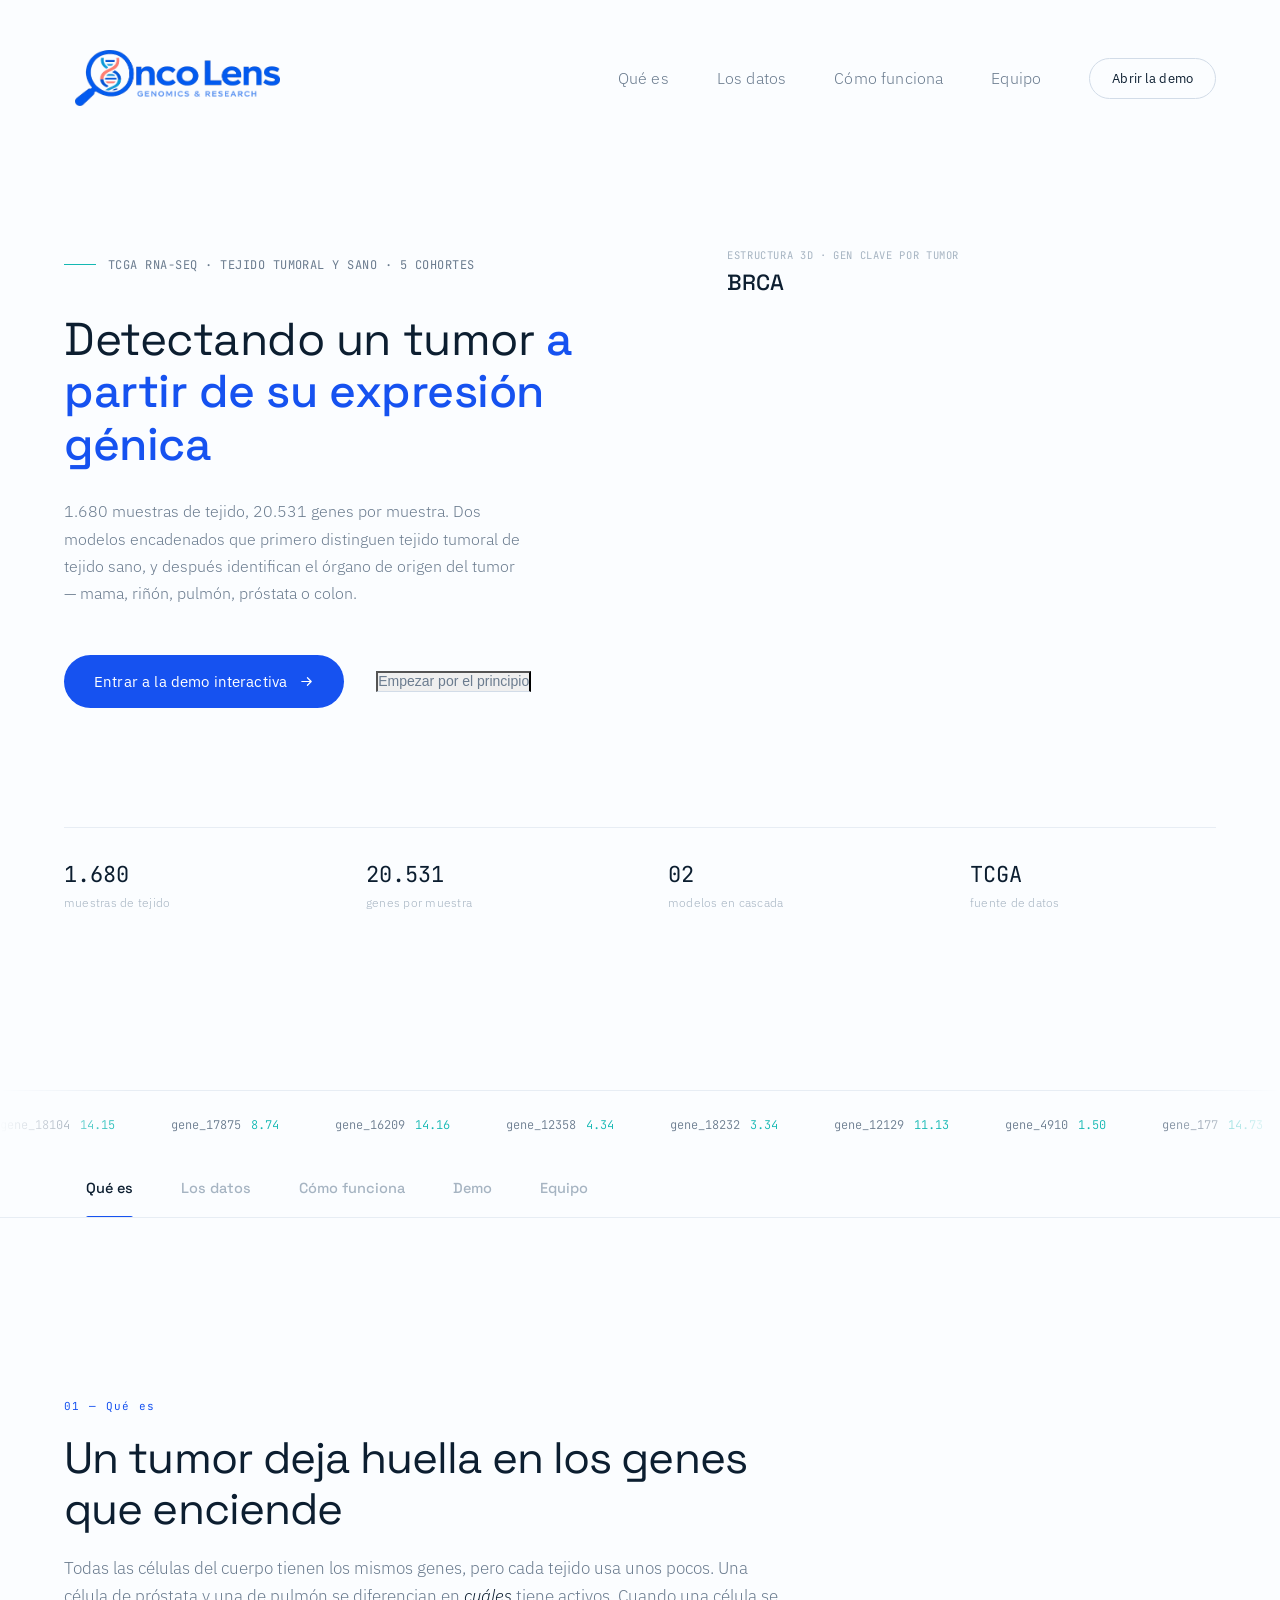
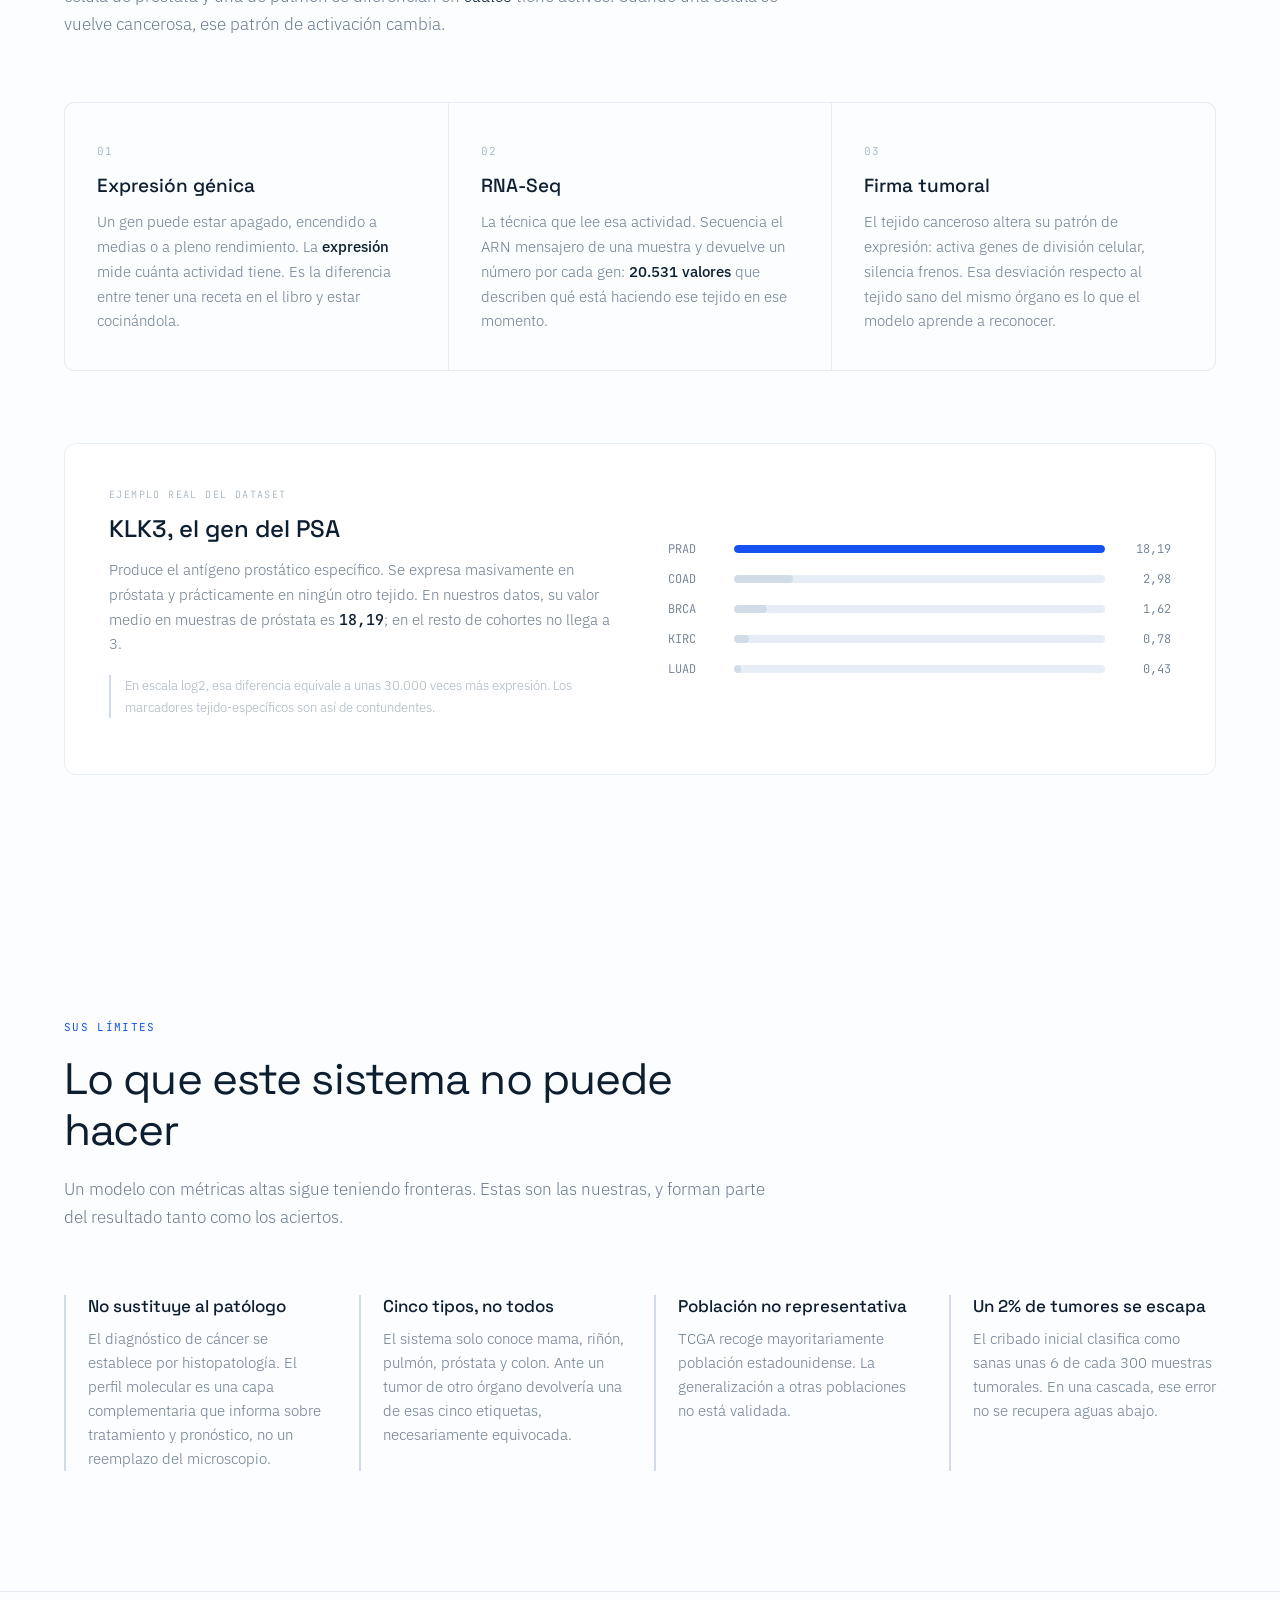
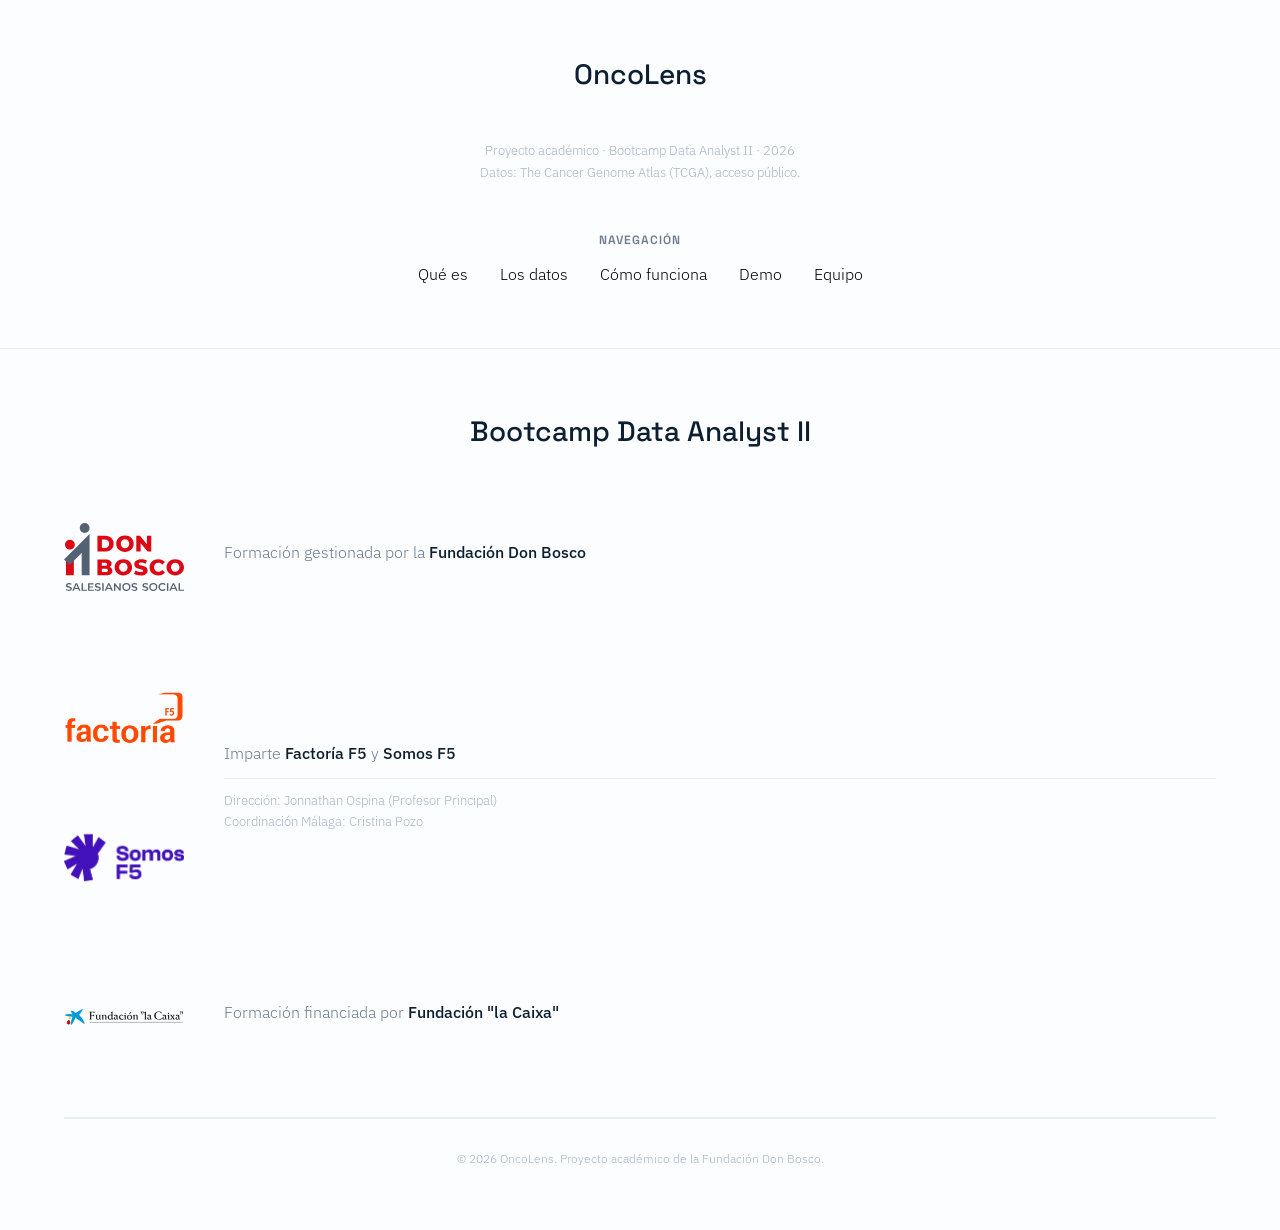
==== commit de830c35: "web: updated with streamlit link" ====
--- a/docs/index.html
+++ b/docs/index.html
@@ -15,28 +15,22 @@
 </head>
 <body>
 
-  <!-- ============================================================
-       NAVBAR - Logo + Navegación
-       ============================================================ -->
-  <nav>
-    <a href="/" class="logo">
-      <img src="assets/img/logo/logo-OncoLens-Lupa-Genomics & Research.png" alt="OncoLens" class="logo-img">
-    </a>
-    <div class="nav-links">
+<nav>
+  <a href="index.html" class="logo">
+    <img src="assets/img/logo/logo-OncoLens-Lupa-Genomics & Research.png"
+         srcset="assets/img/logo-oncolens@2x.png 2x, assets/img/logo-oncolens@3x.png 3x"
+         alt="OncoLens" class="logo-img" width="205" height="56">
+  </a>
+  <div class="nav-links">
       <button type="button" data-tab="que-es">Qué es</button>
       <button type="button" data-tab="datos">Los datos</button>
       <button type="button" data-tab="metodo">Cómo funciona</button>
       <button type="button" data-tab="equipo">Equipo</button>
-      <a href="https://oncolens-wkuy.onrender.com" target="_blank" rel="noopener" class="nav-cta">
-        Abrir la demo
-      </a>
-    </div>
-  </nav>
-
-  <!-- ============================================================
-       HERO SECTION
-       ============================================================ -->
-  <section class="hero">
+    <a href="https://oncolens-wkuy.onrender.com" target="_blank" rel="noopener" class="nav-cta">Abrir la demo</a>
+  </div>
+</nav>
+
+<section class="hero">
     <div class="hero-top">
       <div class="hero-text">
         <div class="eyebrow">
@@ -95,393 +89,550 @@
     </div>
   </section>
 
-  <div class="ticker-wrap">
+<div class="ticker-wrap">
     <div class="ticker-track" id="tickerTrack"></div>
-  </div>
-
-  <!-- ============================================================
-       BARRA DE PESTAÑAS
-       ============================================================ -->
-  <div class="tabs-bar" id="tabsBar" role="tablist" aria-label="Secciones de OncoLens">
+</div>
+
+<!-- ============================================================
+     BARRA DE PESTAÑAS
+     ============================================================ -->
+<div class="tabs-bar" id="tabsBar" role="tablist" aria-label="Secciones de OncoLens">
     <button type="button" class="tab-btn" data-tab="que-es" role="tab" aria-selected="true">Qué es</button>
     <button type="button" class="tab-btn" data-tab="datos" role="tab" aria-selected="false">Los datos</button>
     <button type="button" class="tab-btn" data-tab="metodo" role="tab" aria-selected="false">Cómo funciona</button>
+    <button type="button" class="tab-btn" data-tab="demo" role="tab" aria-selected="false">Demo</button>
     <button type="button" class="tab-btn" data-tab="equipo" role="tab" aria-selected="false">Equipo</button>
-  </div>
-
-  <!-- ============================================================
-       PESTAÑA 1 · QUÉ ES EL PROYECTO
-       ============================================================ -->
-  <div class="tab-panel" id="panel-que-es" data-tab="que-es" role="tabpanel">
-
-    <section class="sec tab-panel-intro">
-      <div class="sec-head">
-        <span class="sec-tag">01 — Qué es el proyecto</span>
-        <h2>OncoLens: qué es y para qué sirve</h2>
-        <p class="sec-lead">
-          Un tumor no aparece de la nada: deja una huella en los genes que activa.
-          OncoLens lee esa huella. A partir del perfil de expresión génica de una
-          muestra de tejido, dice primero si es tumoral o sano, y si es tumoral,
-          de qué órgano proviene.
-        </p>
-      </div>
-
-      <div class="concept-grid">
-        <article class="concept">
-          <span class="concept-num">01</span>
-          <h3>Pregunta de investigación</h3>
-          <p>
-            ¿Puede la expresión génica de una muestra de RNA-Seq distinguir tejido
-            tumoral de tejido sano, y clasificar correctamente su
-            <strong>órgano de origen</strong>?
-          </p>
-        </article>
-
-        <article class="concept">
-          <span class="concept-num">02</span>
-          <h3>El problema</h3>
-          <p>
-            Determinar el origen de un tumor es hoy trabajo de la histopatología, y
-            en casos ambiguos el margen de duda es real. Un perfil molecular no la
-            reemplaza, pero puede ser una <strong>segunda capa de evidencia</strong>,
-            más rápida y basada en datos.
-          </p>
-        </article>
-
-        <article class="concept">
-          <span class="concept-num">03</span>
-          <h3>Para quién es</h3>
-          <p>
-            Para quien quiera entender cómo el aprendizaje automático se aplica a
-            datos genómicos: estudiantes, investigadores, y cualquier persona
-            curiosa por esta intersección entre <strong>biología y ciencia de
-            datos</strong>.
-          </p>
-        </article>
-      </div>
-
-      <div class="callout">
-        <span class="micro-tag">LO QUE NO ES</span>
+</div>
+
+
+<!-- ===== PESTAÑA · QUE-ES ===== -->
+<div class="tab-panel tab-panel-intro" id="panel-que-es" data-tab="que-es" role="tabpanel">
+<section class="sec">
+  <div class="sec-head">
+    <span class="sec-tag">01 — Qué es</span>
+    <h2>Un tumor deja huella en los genes que enciende</h2>
+    <p class="sec-lead">
+      Todas las células del cuerpo tienen los mismos genes, pero cada tejido usa unos pocos.
+      Una célula de próstata y una de pulmón se diferencian en <em>cuáles</em> tiene activos.
+      Cuando una célula se vuelve cancerosa, ese patrón de activación cambia.
+    </p>
+  </div>
+
+  <div class="concept-grid">
+    <article class="concept">
+      <span class="concept-num">01</span>
+      <h3>Expresión génica</h3>
+      <p>
+        Un gen puede estar apagado, encendido a medias o a pleno rendimiento. La
+        <strong>expresión</strong> mide cuánta actividad tiene. Es la diferencia entre tener
+        una receta en el libro y estar cocinándola.
+      </p>
+    </article>
+
+    <article class="concept">
+      <span class="concept-num">02</span>
+      <h3>RNA-Seq</h3>
+      <p>
+        La técnica que lee esa actividad. Secuencia el ARN mensajero de una muestra y devuelve
+        un número por cada gen: <strong>20.531 valores</strong> que describen qué está haciendo
+        ese tejido en ese momento.
+      </p>
+    </article>
+
+    <article class="concept">
+      <span class="concept-num">03</span>
+      <h3>Firma tumoral</h3>
+      <p>
+        El tejido canceroso altera su patrón de expresión: activa genes de división celular,
+        silencia frenos. Esa desviación respecto al tejido sano del mismo órgano es lo que
+        el modelo aprende a reconocer.
+      </p>
+    </article>
+  </div>
+
+  <div class="gene-example">
+    <div class="gene-example-text">
+      <span class="micro-tag">EJEMPLO REAL DEL DATASET</span>
+      <h3>KLK3, el gen del PSA</h3>
+      <p>
+        Produce el antígeno prostático específico. Se expresa masivamente en próstata y
+        prácticamente en ningún otro tejido. En nuestros datos, su valor medio en muestras
+        de próstata es <strong>18,19</strong>; en el resto de cohortes no llega a 3.
+      </p>
+      <p class="gene-note">
+        En escala log2, esa diferencia equivale a unas 30.000 veces más expresión. Los
+        marcadores tejido-específicos son así de contundentes.
+      </p>
+    </div>
+
+    <div class="gene-bars">
+      <div class="gbar"><span class="gbar-label">PRAD</span><div class="gbar-track"><div class="gbar-fill hi" style="width:100%"></div></div><span class="gbar-val">18,19</span></div>
+      <div class="gbar"><span class="gbar-label">COAD</span><div class="gbar-track"><div class="gbar-fill" style="width:16%"></div></div><span class="gbar-val">2,98</span></div>
+      <div class="gbar"><span class="gbar-label">BRCA</span><div class="gbar-track"><div class="gbar-fill" style="width:9%"></div></div><span class="gbar-val">1,62</span></div>
+      <div class="gbar"><span class="gbar-label">KIRC</span><div class="gbar-track"><div class="gbar-fill" style="width:4%"></div></div><span class="gbar-val">0,78</span></div>
+      <div class="gbar"><span class="gbar-label">LUAD</span><div class="gbar-track"><div class="gbar-fill" style="width:2%"></div></div><span class="gbar-val">0,43</span></div>
+    </div>
+  </div>
+</section>
+<section class="sec">
+  <div class="sec-head">
+    <span class="sec-tag">SUS LÍMITES</span>
+    <h2>Lo que este sistema no puede hacer</h2>
+    <p class="sec-lead">
+      Un modelo con métricas altas sigue teniendo fronteras. Estas son las nuestras, y forman
+      parte del resultado tanto como los aciertos.
+    </p>
+  </div>
+
+  <div class="limits">
+    <article class="limit">
+      <h4>No sustituye al patólogo</h4>
+      <p>
+        El diagnóstico de cáncer se establece por histopatología. El perfil molecular es una
+        capa complementaria que informa sobre tratamiento y pronóstico, no un reemplazo del
+        microscopio.
+      </p>
+    </article>
+
+    <article class="limit">
+      <h4>Cinco tipos, no todos</h4>
+      <p>
+        El sistema solo conoce mama, riñón, pulmón, próstata y colon. Ante un tumor de otro
+        órgano devolvería una de esas cinco etiquetas, necesariamente equivocada.
+      </p>
+    </article>
+
+    <article class="limit">
+      <h4>Población no representativa</h4>
+      <p>
+        TCGA recoge mayoritariamente población estadounidense. La generalización a otras
+        poblaciones no está validada.
+      </p>
+    </article>
+
+    <article class="limit">
+      <h4>Un 2% de tumores se escapa</h4>
+      <p>
+        El cribado inicial clasifica como sanas unas 6 de cada 300 muestras tumorales. En una
+        cascada, ese error no se recupera aguas abajo.
+      </p>
+    </article>
+  </div>
+</section>
+</div>
+
+<!-- ===== PESTAÑA · DATOS ===== -->
+<div class="tab-panel tab-panel-intro" id="panel-datos" data-tab="datos" role="tabpanel" hidden>
+<section class="sec sec-alt">
+  <div class="sec-head">
+    <span class="sec-tag">02 — Los datos</span>
+    <h2>1.680 muestras del Cancer Genome Atlas</h2>
+    <p class="sec-lead">
+      TCGA es un proyecto público de los Institutos Nacionales de Salud de Estados Unidos que
+      ha perfilado molecularmente miles de tumores. Trabajamos con cinco cohortes y, en cada
+      una, tanto tejido tumoral como tejido sano adyacente.
+    </p>
+  </div>
+
+  <div class="cohort-table">
+    <div class="cohort-row cohort-head">
+      <span>Cohorte</span><span>Órgano</span><span class="num">Tumor</span><span class="num">Sano</span><span class="num">Total</span>
+    </div>
+    <div class="cohort-row"><span class="c-code">BRCA</span><span>Mama</span><span class="num">448</span><span class="num">112</span><span class="num">560</span></div>
+    <div class="cohort-row"><span class="c-code">KIRC</span><span>Riñón</span><span class="num">288</span><span class="num">72</span><span class="num">360</span></div>
+    <div class="cohort-row"><span class="c-code">LUAD</span><span>Pulmón</span><span class="num">236</span><span class="num">59</span><span class="num">295</span></div>
+    <div class="cohort-row"><span class="c-code">PRAD</span><span>Próstata</span><span class="num">208</span><span class="num">52</span><span class="num">260</span></div>
+    <div class="cohort-row"><span class="c-code">COAD</span><span>Colon</span><span class="num">164</span><span class="num">41</span><span class="num">205</span></div>
+    <div class="cohort-row cohort-total"><span>Total</span><span></span><span class="num">1.344</span><span class="num">336</span><span class="num">1.680</span></div>
+  </div>
+
+  <div class="data-notes">
+    <article class="note">
+      <span class="micro-tag">OBSERVACIÓN</span>
+      <h4>El desbalance es de diseño</h4>
+      <p>
+        La proporción tumor/sano es exactamente 80/20 en las cinco cohortes, hasta el decimal.
+        En datos clínicos reales esa cifra varía según el margen quirúrgico y el protocolo de
+        cada hospital. Aquí está forzada, así que las probabilidades del modelo no deben
+        leerse como riesgo poblacional.
+      </p>
+    </article>
+
+    <article class="note">
+      <span class="micro-tag">RIESGO DETECTADO</span>
+      <h4>320 pacientes aparecen dos veces</h4>
+      <p>
+        Hay 1.680 muestras pero solo 1.360 donantes: 320 personas aportaron su tumor
+        <em>y</em> su tejido sano. Repartirlos al azar entre entrenamiento y prueba haría que
+        el modelo reconociera al paciente en lugar del cáncer.
+      </p>
+    </article>
+  </div>
+</section>
+</div>
+
+<!-- ===== PESTAÑA · METODO ===== -->
+<div class="tab-panel tab-panel-intro" id="panel-metodo" data-tab="metodo" role="tabpanel" hidden>
+<section class="sec">
+  <div class="sec-head">
+    <span class="sec-tag">03 — Cómo funciona</span>
+    <h2>Dos modelos, en cascada</h2>
+    <p class="sec-lead">
+      Separar el problema en dos decisiones encadenadas hace el sistema auditable: cada etapa
+      se entrena, se mide y se explica por separado. Es también el orden en que razona un
+      laboratorio — primero confirmar malignidad, después tipificar.
+    </p>
+  </div>
+
+  <div class="cascade">
+    <div class="casc-node casc-input">
+      <span class="casc-eyebrow">ENTRADA</span>
+      <strong>Muestra RNA-Seq</strong>
+      <span class="casc-sub">20.531 valores de expresión</span>
+    </div>
+
+    <div class="casc-arrow" aria-hidden="true"></div>
+
+    <div class="casc-node casc-m1">
+      <span class="casc-eyebrow">MODELO 1 · BINARIO</span>
+      <strong>¿Tumoral o sano?</strong>
+      <div class="casc-metric"><span>F1-macro</span><b>0,974</b></div>
+      <div class="casc-metric"><span>Recall tejido sano</span><b>1,00</b></div>
+    </div>
+
+    <div class="casc-split" aria-hidden="true"></div>
+
+    <div class="casc-branches">
+      <div class="casc-node casc-end">
+        <span class="casc-eyebrow">SANO</span>
+        <strong>Fin del proceso</strong>
+        <span class="casc-sub">No se tipifica</span>
+      </div>
+
+      <div class="casc-node casc-m2">
+        <span class="casc-eyebrow">MODELO 2 · 5 CLASES</span>
+        <strong>¿Qué órgano de origen?</strong>
+        <div class="casc-metric"><span>F1-macro (hold-out)</span><b>1,00</b></div>
+        <div class="casc-metric"><span>Clases</span><b>BRCA · KIRC · LUAD · PRAD · COAD</b></div>
+      </div>
+    </div>
+  </div>
+
+  <div class="method-grid">
+    <article class="mcard">
+      <h4>Partición por paciente</h4>
+      <p>
+        Todas las muestras de un mismo donante van al mismo lado de la partición. Con
+        <code>StratifiedGroupKFold</code> verificamos 0 pacientes compartidos entre
+        entrenamiento y prueba, frente a los 107 que se partían con una división aleatoria.
+      </p>
+    </article>
+
+    <article class="mcard">
+      <h4>Métricas honestas</h4>
+      <p>
+        Con clases 80/20, un modelo que dijera siempre «tumor» acertaría el 80%. Por eso
+        medimos F1-macro, recall por clase y AUC, nunca la accuracy sola.
+      </p>
+    </article>
+
+    <article class="mcard">
+      <h4>Modelo interpretable</h4>
+      <p>
+        Regresión logística frente a Random Forest y XGBoost. Iguala o supera a ambos, entrena
+        8 veces más rápido y sus coeficientes indican qué genes pesan en cada decisión.
+      </p>
+    </article>
+  </div>
+
+  <div class="callout">
+    <span class="micro-tag">LIMITACIÓN DE LA ARQUITECTURA</span>
+    <p>
+      El Modelo 2 solo actúa sobre lo que el Modelo 1 marca como tumor. Un 2% de los tumores
+      se clasifican como sanos y <strong>nunca llegan a la segunda etapa</strong>: el error de
+      la primera fase no es recuperable. Por eso el recall de la clase tumoral es la métrica
+      crítica de todo el sistema.
+    </p>
+  </div>
+</section>
+<section class="sec sec-alt">
+  <div class="sec-head">
+    <span class="sec-tag">04 — Hallazgos</span>
+    <h2>Lo que encontramos al auditar los datos</h2>
+    <p class="sec-lead">
+      Entrenar el modelo fue la parte rápida. Lo interesante apareció al preguntarnos por qué
+      los números eran los que eran.
+    </p>
+  </div>
+
+  <div class="findings">
+
+    <article class="finding">
+      <div class="finding-figure">
+        <div class="donut" style="--pct: 88.7">
+          <span class="donut-num">88,7<small>%</small></span>
+        </div>
+        <span class="finding-cap">de los 256 genes silenciados son ARN no codificante</span>
+      </div>
+      <div class="finding-body">
+        <span class="micro-tag">GENES SILENCIADOS</span>
+        <h3>No están apagados: la técnica no puede verlos</h3>
         <p>
-          <strong>OncoLens no es una herramienta diagnóstica.</strong> Es un
-          proyecto académico, de apoyo a la investigación. Sus resultados no
-          constituyen un diagnóstico médico ni sustituyen la valoración de un
-          profesional sanitario.
-        </p>
-      </div>
-
-      <div class="subsec-head">
-        <span class="sec-tag">SUS LÍMITES, CON LA MISMA HONESTIDAD</span>
-        <h3>Lo que este sistema no puede hacer</h3>
-      </div>
-
-      <div class="limits">
-        <article class="limit">
-          <h4>Cinco tipos, no todos</h4>
-          <p>
-            El sistema solo conoce mama, riñón, pulmón, próstata y colon. Ante un
-            tumor de otro órgano devolvería una de esas cinco etiquetas,
-            necesariamente equivocada.
-          </p>
-        </article>
-
-        <article class="limit">
-          <h4>Población no representativa</h4>
-          <p>
-            TCGA es mayormente población estadounidense. La generalización a otras
-            etnias y geografías no está validada.
-          </p>
-        </article>
-
-        <article class="limit">
-          <h4>No sustituye al patólogo</h4>
-          <p>
-            El diagnóstico se establece por histopatología. OncoLens es una capa
-            molecular complementaria, nunca un reemplazo.
-          </p>
-        </article>
-
-        <article class="limit">
-          <h4>Datos limitados de tejido sano</h4>
-          <p>
-            El desbalance 80/20 (tumor/sano) afecta la especificidad. Con más
-            muestras de tejido sano, el modelo sería más robusto.
-          </p>
-        </article>
-      </div>
-
-    </section>
-
-  </div>
-
-  <!-- ============================================================
-       PESTAÑA 2 · LOS DATOS
-       ============================================================ -->
-  <div class="tab-panel" id="panel-datos" data-tab="datos" role="tabpanel" hidden>
-
-    <section class="sec tab-panel-intro">
-      <div class="sec-head">
-        <span class="sec-tag">02 — Los datos</span>
-        <h2>TCGA: 1.680 muestras de 5 cohortes</h2>
-        <p class="sec-lead">
-          The Cancer Genome Atlas es un proyecto público de los Institutos Nacionales
-          de Salud que ha perfilado molecularmente miles de tumores reales.
-        </p>
-      </div>
-
-      <div class="data-table">
-        <table>
-          <thead>
-            <tr>
-              <th>Cohorte</th>
-              <th>Órgano</th>
-              <th>Tumor</th>
-              <th>Sano</th>
-              <th>Total</th>
-            </tr>
-          </thead>
-          <tbody>
-            <tr>
-              <td>BRCA</td>
-              <td>Mama</td>
-              <td>448</td>
-              <td>112</td>
-              <td>560</td>
-            </tr>
-            <tr>
-              <td>KIRC</td>
-              <td>Riñón</td>
-              <td>288</td>
-              <td>72</td>
-              <td>360</td>
-            </tr>
-            <tr>
-              <td>LUAD</td>
-              <td>Pulmón</td>
-              <td>236</td>
-              <td>59</td>
-              <td>295</td>
-            </tr>
-            <tr>
-              <td>PRAD</td>
-              <td>Próstata</td>
-              <td>208</td>
-              <td>52</td>
-              <td>260</td>
-            </tr>
-            <tr>
-              <td>COAD</td>
-              <td>Colon</td>
-              <td>164</td>
-              <td>41</td>
-              <td>205</td>
-            </tr>
-            <tr class="total-row">
-              <td colspan="2"><strong>Total</strong></td>
-              <td><strong>1.344</strong></td>
-              <td><strong>336</strong></td>
-              <td><strong>1.680</strong></td>
-            </tr>
-          </tbody>
-        </table>
-      </div>
-
-      <div class="subsec-head">
-        <span class="sec-tag">LA MEDIDA: RNA-SEQ</span>
-        <h3>20.531 genes por muestra</h3>
-      </div>
-
-      <p>
-        RNA-Seq es la técnica de laboratorio que mide cuáles genes están activos.
-        Extrae ARN mensajero de la muestra, lo secuencia, y cuenta cuántas copias hay
-        de cada gen. El resultado es un perfil molecular único — la firma de ese tejido.
-      </p>
-
-    </section>
-
-  </div>
-
-  <!-- ============================================================
-       PESTAÑA 3 · CÓMO FUNCIONA
-       ============================================================ -->
-  <div class="tab-panel" id="panel-metodo" data-tab="metodo" role="tabpanel" hidden>
-
-    <section class="sec tab-panel-intro">
-      <div class="sec-head">
-        <span class="sec-tag">03 — Cómo funciona</span>
-        <h2>Arquitectura en cascada</h2>
-        <p class="sec-lead">
-          OncoLens utiliza dos modelos encadenados. Primero detecta si el tejido es
-          tumoral o sano. Si es tumoral, el segundo modelo identifica el órgano de origen.
-        </p>
-      </div>
-
-      <div class="subsec-head">
-        <h3>Modelo 1: ¿Tumoral o sano?</h3>
-      </div>
-
-      <p>
-        Regresión logística entrenada con validación cruzada estratificada. Recall:
-        0,98 — el 2% de tumores se clasifican erróneamente como sanos. Es la métrica
-        crítica del sistema.
-      </p>
-
-      <div class="subsec-head">
-        <h3>Modelo 2: ¿Qué órgano?</h3>
-      </div>
-
-      <p>
-        Clasificación multiclase (5 tipos). F1-macro: 1,00 en validación. No es
-        perfección real — es que los órganos dejan firmas muy distintas en el transcriptoma.
-      </p>
-
-      <div class="subsec-head">
-        <h3>¿Por qué Regresión Logística?</h3>
-      </div>
-
-      <div class="comparison">
-        <article>
-          <h4>Regresión Logística</h4>
-          <p><strong>F1:</strong> 0,974 | <strong>Velocidad:</strong> 8x más rápido | <strong>Interpretabilidad:</strong> Perfecta</p>
-        </article>
-        <article>
-          <h4>Random Forest</h4>
-          <p><strong>F1:</strong> 0,972 | <strong>Velocidad:</strong> Lento | <strong>Interpretabilidad:</strong> Black box</p>
-        </article>
-        <article>
-          <h4>XGBoost</h4>
-          <p><strong>F1:</strong> 0,969 | <strong>Velocidad:</strong> Lento | <strong>Interpretabilidad:</strong> Black box</p>
-        </article>
-      </div>
-
-      <p>
-        Elegimos lo más útil, no lo más sofisticado. Sus coeficientes nos dicen exactamente
-        qué genes pesan en cada decisión.
-      </p>
-
-    </section>
-
-  </div>
-
-  <!-- ============================================================
-       PESTAÑA 4 · EQUIPO
-       ============================================================ -->
-  <div class="tab-panel" id="panel-equipo" data-tab="equipo" role="tabpanel" hidden>
-
-    <section class="sec tab-panel-intro">
-      <div class="sec-head">
-        <span class="sec-tag">04 — Equipo</span>
-        <h2>Cuatro data analysts del Bootcamp</h2>
-        <p class="sec-lead">
-          OncoLens fue construido por un equipo pequeño, cada integrante trabajó
-          en distintas partes del pipeline — desde análisis exploratorio hasta despliegue.
-        </p>
-      </div>
-
-      <div class="members-grid">
-
-        <!-- Integrante 1 -->
-        <article class="member">
-          <div class="member-photo">
-            <img src="assets/img/alejandra.jpg" alt="Alejandra Duque García">
+          256 genes valen cero en las 1.680 muestras. Al recuperar sus nombres reales
+          descubrimos que 229 son ARN pequeños no codificantes — snoRNA, snRNA, scaRNA.
+        </p>
+        <p>
+          El RNA-Seq estándar captura moléculas con cola poli-A. Estos ARN no la tienen, así
+          que el protocolo los descarta antes de secuenciar. <strong>No es un hallazgo
+          biológico: es la huella de una limitación del instrumento.</strong>
+        </p>
+        <p class="finding-note">
+          El resto son genes de testículo, cromosoma Y, piel y pelo: tejidos que no están en
+          el dataset. Verificado de forma independiente con la anotación del NCBI.
+        </p>
+      </div>
+    </article>
+
+    <article class="finding finding-reverse">
+      <div class="finding-figure">
+        <div class="ba">
+          <div class="ba-col">
+            <span class="ba-head bad">Antes</span>
+            <ul class="ba-list">
+              <li class="g-noise">RPS4Y1</li>
+              <li class="g-noise">DDX3Y</li>
+              <li class="g-noise">KDM5D</li>
+              <li class="g-noise">USP9Y</li>
+              <li class="g-noise">EIF1AY</li>
+            </ul>
+            <span class="ba-foot">genes de sexo</span>
           </div>
-          <h4>Alejandra Duque García</h4>
-          <p class="member-bio">
-            [Descripción corta de Alejandra]
-          </p>
-          <div class="member-links">
-            <a href="#" target="_blank" rel="noopener">
-              <svg viewBox="0 0 16 16" width="15" height="15" fill="currentColor"><path d="M8 0C3.58 0 0 3.58 0 8c0 3.54 2.29 6.53 5.47 7.59.4.07.55-.17.55-.38 0-.19-.01-.82-.01-1.49-2.01.37-2.53-.49-2.69-.94-.09-.23-.48-.94-.82-1.13-.28-.15-.68-.52-.01-.53.63-.01 1.08.58 1.23.82.72 1.21 1.87.87 2.33.66.07-.52.28-.87.51-1.07-1.78-.2-3.64-.89-3.64-3.95 0-.87.31-1.59.82-2.15-.08-.2-.36-1.02.08-2.12 0 0 .67-.21 2.2.82.64-.18 1.32-.27 2-.27.68 0 1.36.09 2 .27 1.53-1.04 2.2-.82 2.2-.82.44 1.1.16 1.92.08 2.12.51.56.82 1.27.82 2.15 0 3.07-1.87 3.75-3.65 3.95.29.25.54.73.54 1.48 0 1.07-.01 1.93-.01 2.2 0 .21.15.46.55.38A8.01 8.01 0 0016 8c0-4.42-3.58-8-8-8z"/></svg>
-              GitHub
-            </a>
-            <a href="#" target="_blank" rel="noopener">
-              <svg viewBox="0 0 16 16" width="15" height="15" fill="currentColor"><path d="M13.63 0H2.37A2.37 2.37 0 000 2.37v11.26A2.37 2.37 0 002.37 16h11.26A2.37 2.37 0 0016 13.63V2.37A2.37 2.37 0 0013.63 0zM4.9 13.4H2.9V6h2zM3.9 5.1a1.16 1.16 0 110-2.32 1.16 1.16 0 010 2.32zM13.4 13.4h-2V9.6c0-.9-.02-2.07-1.26-2.07-1.26 0-1.45.98-1.45 2v3.87h-2V6h1.92v.9h.03c.27-.5.92-1.04 1.9-1.04 2.03 0 2.4 1.34 2.4 3.07z"/></svg>
-              LinkedIn
-            </a>
+          <div class="ba-col">
+            <span class="ba-head good">Después</span>
+            <ul class="ba-list">
+              <li class="g-signal">KLK3</li>
+              <li class="g-signal">SFTPB</li>
+              <li class="g-signal">KLK2</li>
+              <li class="g-noise">RPS4Y1</li>
+              <li class="g-signal">CEACAM5</li>
+            </ul>
+            <span class="ba-foot">marcadores tumorales</span>
           </div>
-        </article>
-
-        <!-- Integrante 2 -->
-        <article class="member">
-          <div class="member-photo">
-            <img src="assets/img/noelia.jpg" alt="Noelia Sánchez Fácila">
+        </div>
+        <span class="finding-cap">Top 5 genes por varianza, antes y después de la corrección</span>
+      </div>
+      <div class="finding-body">
+        <span class="micro-tag">UN BUG SILENCIOSO</span>
+        <h3>Una transformación de más cambiaba toda la biología</h3>
+        <p>
+          Los datos ya venían en escala logarítmica, pero una función del análisis exploratorio
+          volvía a aplicarla. El resultado no daba ningún error: simplemente comprimía los
+          valores hasta aplastar las diferencias reales entre genes.
+        </p>
+        <p>
+          Sobrevivían solo los genes de patrón binario — los del cromosoma Y, que se tienen o
+          no según el sexo. <strong>El ranking de genes más informativos era, en realidad, una
+          lista de genes de sexo.</strong>
+        </p>
+        <p class="finding-note">
+          Lo detectamos contrastando el resultado con la biología conocida: si KLK3 no aparece
+          arriba en un dataset con 260 muestras de próstata, algo va mal.
+        </p>
+      </div>
+    </article>
+
+    <article class="finding">
+      <div class="finding-figure">
+        <div class="spread">
+          <div class="spread-bar">
+            <div class="spread-top" style="width:0.6%"></div>
           </div>
-          <h4>Noelia Sánchez Fácila</h4>
-          <p class="member-bio">
-            Soy Data Scientist especializada en Inteligencia Artificial y Machine Learning, con una visión orientada a transformar datos en soluciones útiles y accesibles.
-          </p>
-          <div class="member-links">
-            <a href="#" target="_blank" rel="noopener">
-              <svg viewBox="0 0 16 16" width="15" height="15" fill="currentColor"><path d="M8 0C3.58 0 0 3.58 0 8c0 3.54 2.29 6.53 5.47 7.59.4.07.55-.17.55-.38 0-.19-.01-.82-.01-1.49-2.01.37-2.53-.49-2.69-.94-.09-.23-.48-.94-.82-1.13-.28-.15-.68-.52-.01-.53.63-.01 1.08.58 1.23.82.72 1.21 1.87.87 2.33.66.07-.52.28-.87.51-1.07-1.78-.2-3.64-.89-3.64-3.95 0-.87.31-1.59.82-2.15-.08-.2-.36-1.02.08-2.12 0 0 .67-.21 2.2.82.64-.18 1.32-.27 2-.27.68 0 1.36.09 2 .27 1.53-1.04 2.2-.82 2.2-.82.44 1.1.16 1.92.08 2.12.51.56.82 1.27.82 2.15 0 3.07-1.87 3.75-3.65 3.95.29.25.54.73.54 1.48 0 1.07-.01 1.93-.01 2.2 0 .21.15.46.55.38A8.01 8.01 0 0016 8c0-4.42-3.58-8-8-8z"/></svg>
-              GitHub
-            </a>
-            <a href="#" target="_blank" rel="noopener">
-              <svg viewBox="0 0 16 16" width="15" height="15" fill="currentColor"><path d="M13.63 0H2.37A2.37 2.37 0 000 2.37v11.26A2.37 2.37 0 002.37 16h11.26A2.37 2.37 0 0016 13.63V2.37A2.37 2.37 0 0013.63 0zM4.9 13.4H2.9V6h2zM3.9 5.1a1.16 1.16 0 110-2.32 1.16 1.16 0 010 2.32zM13.4 13.4h-2V9.6c0-.9-.02-2.07-1.26-2.07-1.26 0-1.45.98-1.45 2v3.87h-2V6h1.92v.9h.03c.27-.5.92-1.04 1.9-1.04 2.03 0 2.4 1.34 2.4 3.07z"/></svg>
-              LinkedIn
-            </a>
+          <div class="spread-legend">
+            <div><b>0,6 %</b><span>peso de los 15 genes principales</span></div>
+            <div><b>5.214</b><span>genes que aportan al modelo</span></div>
           </div>
-        </article>
-
-        <!-- Integrante 3 -->
-        <article class="member">
-          <div class="member-photo">
-            <img src="assets/img/romina.jpg" alt="Romina Navea Rodríguez">
-          </div>
-          <h4>Romina Navea Rodríguez</h4>
-          <p class="member-bio">
-            Analista de datos en formación, con una trayectoria previa en comunicación estratégica. Mi valor diferencial está en combinar capacidad técnica con habilidad de comunicación.
-          </p>
-          <div class="member-links">
-            <a href="https://rnavea-r.github.io/portafolio-romina-navea-rodriguez/" target="_blank" rel="noopener">
-              <svg viewBox="0 0 16 16" width="15" height="15" fill="none"><path d="M2 4.5h12M2 8h12M2 11.5h8" stroke="currentColor" stroke-width="1.3" stroke-linecap="round"/></svg>
-              Portfolio
-            </a>
-            <a href="https://github.com/rnavea-r" target="_blank" rel="noopener">
-              <svg viewBox="0 0 16 16" width="15" height="15" fill="currentColor"><path d="M8 0C3.58 0 0 3.58 0 8c0 3.54 2.29 6.53 5.47 7.59.4.07.55-.17.55-.38 0-.19-.01-.82-.01-1.49-2.01.37-2.53-.49-2.69-.94-.09-.23-.48-.94-.82-1.13-.28-.15-.68-.52-.01-.53.63-.01 1.08.58 1.23.82.72 1.21 1.87.87 2.33.66.07-.52.28-.87.51-1.07-1.78-.2-3.64-.89-3.64-3.95 0-.87.31-1.59.82-2.15-.08-.2-.36-1.02.08-2.12 0 0 .67-.21 2.2.82.64-.18 1.32-.27 2-.27.68 0 1.36.09 2 .27 1.53-1.04 2.2-.82 2.2-.82.44 1.1.16 1.92.08 2.12.51.56.82 1.27.82 2.15 0 3.07-1.87 3.75-3.65 3.95.29.25.54.73.54 1.48 0 1.07-.01 1.93-.01 2.2 0 .21.15.46.55.38A8.01 8.01 0 0016 8c0-4.42-3.58-8-8-8z"/></svg>
-              GitHub
-            </a>
-            <a href="https://www.linkedin.com/in/romina-navearod/" target="_blank" rel="noopener">
-              <svg viewBox="0 0 16 16" width="15" height="15" fill="currentColor"><path d="M13.63 0H2.37A2.37 2.37 0 000 2.37v11.26A2.37 2.37 0 002.37 16h11.26A2.37 2.37 0 0016 13.63V2.37A2.37 2.37 0 0013.63 0zM4.9 13.4H2.9V6h2zM3.9 5.1a1.16 1.16 0 110-2.32 1.16 1.16 0 010 2.32zM13.4 13.4h-2V9.6c0-.9-.02-2.07-1.26-2.07-1.26 0-1.45.98-1.45 2v3.87h-2V6h1.92v.9h.03c.27-.5.92-1.04 1.9-1.04 2.03 0 2.4 1.34 2.4 3.07z"/></svg>
-              LinkedIn
-            </a>
-          </div>
-        </article>
-
-        <!-- Integrante 4 -->
-        <article class="member">
-          <div class="member-photo">
-            <img src="assets/img/carnetyasirablanco.JPG" alt="Yasira Blanco Moreno">
-          </div>
-          <h4>Yasira Blanco Moreno</h4>
-          <p class="member-bio">
-            Analista de datos con vocación investigadora. Exploro la intersección entre neurociencia, psicología y análisis cuantitativo, con la convicción de que las mejores respuestas nacen de la evidencia bien mirada.
-          </p>
-          <div class="member-links">
-            <a href="https://cornerlab.me" target="_blank" rel="noopener">
-              <svg viewBox="0 0 16 16" width="15" height="15" fill="none"><path d="M2 4.5h12M2 8h12M2 11.5h8" stroke="currentColor" stroke-width="1.3" stroke-linecap="round"/></svg>
-              Portfolio
-            </a>
-            <a href="https://github.com/Onmyblasi" target="_blank" rel="noopener">
-              <svg viewBox="0 0 16 16" width="15" height="15" fill="currentColor"><path d="M8 0C3.58 0 0 3.58 0 8c0 3.54 2.29 6.53 5.47 7.59.4.07.55-.17.55-.38 0-.19-.01-.82-.01-1.49-2.01.37-2.53-.49-2.69-.94-.09-.23-.48-.94-.82-1.13-.28-.15-.68-.52-.01-.53.63-.01 1.08.58 1.23.82.72 1.21 1.87.87 2.33.66.07-.52.28-.87.51-1.07-1.78-.2-3.64-.89-3.64-3.95 0-.87.31-1.59.82-2.15-.08-.2-.36-1.02.08-2.12 0 0 .67-.21 2.2.82.64-.18 1.32-.27 2-.27.68 0 1.36.09 2 .27 1.53-1.04 2.2-.82 2.2-.82.44 1.1.16 1.92.08 2.12.51.56.82 1.27.82 2.15 0 3.07-1.87 3.75-3.65 3.95.29.25.54.73.54 1.48 0 1.07-.01 1.93-.01 2.2 0 .21.15.46.55.38A8.01 8.01 0 0016 8c0-4.42-3.58-8-8-8z"/></svg>
-              GitHub
-            </a>
-            <a href="https://www.linkedin.com/in/yasira-blanco-moreno" target="_blank" rel="noopener">
-              <svg viewBox="0 0 16 16" width="15" height="15" fill="currentColor"><path d="M13.63 0H2.37A2.37 2.37 0 000 2.37v11.26A2.37 2.37 0 002.37 16h11.26A2.37 2.37 0 0016 13.63V2.37A2.37 2.37 0 0013.63 0zM4.9 13.4H2.9V6h2zM3.9 5.1a1.16 1.16 0 110-2.32 1.16 1.16 0 010 2.32zM13.4 13.4h-2V9.6c0-.9-.02-2.07-1.26-2.07-1.26 0-1.45.98-1.45 2v3.87h-2V6h1.92v.9h.03c.27-.5.92-1.04 1.9-1.04 2.03 0 2.4 1.34 2.4 3.07z"/></svg>
-              LinkedIn
-            </a>
-          </div>
-        </article>
-
-      </div>
-
-    </section>
-
-  </div>
-
-  <!-- ============================================================
-       FOOTER
-       ============================================================ -->
-  <footer>
+        </div>
+        <span class="finding-cap">Distribución del peso entre los coeficientes del modelo</span>
+      </div>
+      <div class="finding-body">
+        <span class="micro-tag">CÓMO DECIDE EL MODELO</span>
+        <h3>Una firma difusa, no unos pocos marcadores</h3>
+        <p>
+          Esperábamos encontrar oncogenes conocidos dominando la decisión. En su lugar, los
+          quince genes más influyentes suman apenas el 0,6% del peso total, y más de cinco mil
+          genes contribuyen de forma apreciable.
+        </p>
+        <p>
+          El modelo no detecta «los genes del cáncer»: <strong>suma miles de diferencias
+          pequeñas repartidas por todo el transcriptoma.</strong> Eso explica su precisión
+          (AUC 0,996) y también su límite.
+        </p>
+        <p class="finding-note">
+          Consecuencia honesta: los genes del ranking tienen relevancia estadística, no
+          necesariamente causal. No podemos señalar cinco genes y decir que provocan el tumor.
+        </p>
+      </div>
+    </article>
+
+  </div>
+</section>
+</div>
+
+<!-- ===== PESTAÑA · DEMO ===== -->
+<div class="tab-panel tab-panel-intro" id="panel-demo" data-tab="demo" role="tabpanel" hidden>
+<section class="sec sec-demo">
+  <div class="demo-inner">
+    <span class="sec-tag light">05 — Demo</span>
+    <h2>Pruébalo con una muestra</h2>
+    <p class="demo-lead">
+      Sube un perfil de expresión y observa el recorrido completo: cribado tumoral, tipificación
+      del órgano de origen, nivel de confianza y los genes que sostienen la decisión.
+    </p>
+
+    <div class="demo-actions">
+      <a href="https://oncolens-wkuy.onrender.com" target="_blank" rel="noopener" class="btn-primary btn-lg" id="demoLink">
+        Abrir la demo
+        <svg width="15" height="15" viewBox="0 0 16 16" fill="none"><path d="M3 8H13M13 8L9 4M13 8L9 12" stroke="currentColor" stroke-width="1.3" stroke-linecap="round" stroke-linejoin="round"/></svg>
+      </a>
+      <a href="https://github.com/bootcamp-da-p2/Onco_Seq_Explorer" target="_blank" rel="noopener" class="btn-ghost" id="repoLink">Ver el código en GitHub</a>
+    </div>
+
+    <div class="demo-disclaimer">
+      <strong>Esta no es una herramienta diagnóstica.</strong>
+      OncoLens es un proyecto académico de apoyo a la investigación. Sus resultados no
+      constituyen un diagnóstico médico ni sustituyen la valoración histopatológica y el
+      criterio de un profesional sanitario.
+    </div>
+  </div>
+</section>
+</div>
+
+<!-- ===== PESTAÑA · EQUIPO ===== -->
+<div class="tab-panel tab-panel-intro" id="panel-equipo" data-tab="equipo" role="tabpanel" hidden>
+<section class="sec sec-alt">
+  <div class="sec-head">
+    <span class="sec-tag">06 — Equipo</span>
+    <h2>Quiénes lo hemos construido</h2>
+    <p class="sec-lead">
+      Proyecto final del Bootcamp de Data Analyst II. Cada integrante trabajó una parte del
+      pipeline, del análisis exploratorio al despliegue.
+    </p>
+  </div>
+
+  <div class="team">
+
+    <!-- ---- Integrante 1 ---- -->
+    <article class="member">
+      <div class="member-photo">
+          <img src="assets/img/alejandragarciaduque.jpeg" alt="Foto de Alejandra Duque García">
+        <span class="photo-initials">NA</span>
+      </div>
+      <h4>Alejandra Duque García</h4>
+      <!--<span class="member-role">Rol en el proyecto</span>-->
+      <p class="member-bio">
+        Breve descripción profesional. Formación, especialidad y qué aportas al equipo.
+        Dos o tres líneas para darte valor.
+      </p>
+      <div class="member-links">
+        <!--<a href="#" target="_blank" rel="noopener" aria-label="Portfolio">
+          <svg viewBox="0 0 16 16" width="15" height="15" fill="none"><path d="M2 4.5h12M2 8h12M2 11.5h8" stroke="currentColor" stroke-width="1.3" stroke-linecap="round"/></svg>
+          Portfolio
+        </a>-->
+        <a href="#" target="_blank" rel="noopener" aria-label="GitHub">
+          <svg viewBox="0 0 16 16" width="15" height="15" fill="currentColor"><path d="M8 0C3.58 0 0 3.58 0 8c0 3.54 2.29 6.53 5.47 7.59.4.07.55-.17.55-.38 0-.19-.01-.82-.01-1.49-2.01.37-2.53-.49-2.69-.94-.09-.23-.48-.94-.82-1.13-.28-.15-.68-.52-.01-.53.63-.01 1.08.58 1.23.82.72 1.21 1.87.87 2.33.66.07-.52.28-.87.51-1.07-1.78-.2-3.64-.89-3.64-3.95 0-.87.31-1.59.82-2.15-.08-.2-.36-1.02.08-2.12 0 0 .67-.21 2.2.82.64-.18 1.32-.27 2-.27.68 0 1.36.09 2 .27 1.53-1.04 2.2-.82 2.2-.82.44 1.1.16 1.92.08 2.12.51.56.82 1.27.82 2.15 0 3.07-1.87 3.75-3.65 3.95.29.25.54.73.54 1.48 0 1.07-.01 1.93-.01 2.2 0 .21.15.46.55.38A8.01 8.01 0 0016 8c0-4.42-3.58-8-8-8z"/></svg>
+          GitHub
+        </a>
+        <a href="#" target="_blank" rel="noopener" aria-label="LinkedIn">
+          <svg viewBox="0 0 16 16" width="15" height="15" fill="currentColor"><path d="M13.63 0H2.37A2.37 2.37 0 000 2.37v11.26A2.37 2.37 0 002.37 16h11.26A2.37 2.37 0 0016 13.63V2.37A2.37 2.37 0 0013.63 0zM4.9 13.4H2.9V6h2zM3.9 5.1a1.16 1.16 0 110-2.32 1.16 1.16 0 010 2.32zM13.4 13.4h-2V9.6c0-.9-.02-2.07-1.26-2.07-1.26 0-1.45.98-1.45 2v3.87h-2V6h1.92v.9h.03c.27-.5.92-1.04 1.9-1.04 2.03 0 2.4 1.34 2.4 3.07z"/></svg>
+          LinkedIn
+        </a>
+      </div>
+    </article>
+
+    <!-- ---- Integrante 2 ---- -->
+    <article class="member">
+      <div class="member-photo">
+        <span class="photo-initials">NA</span>
+      </div>
+      <h4>Noelia Sánchez Fácila</h4>
+      <!--<span class="member-role">Rol en el proyecto</span>-->
+      <p class="member-bio">
+        Soy <span style="font-weight: bold;">Data Scientist</span> especializada en Inteligencia Artificial y Machine Learning, con una visión orientada a transformar datos en soluciones útiles y accesibles. Mi trayectoria combina el desarrollo tecnológico con una sólida experiencia en formación y comunicación, lo que me permite diseñar herramientas que no solo resuelven problemas complejos, sino que también facilitan su interpretación por parte de los usuarios. Me apasiona construir aplicaciones basadas en datos que generen un impacto real y acerquen la IA a las personas.
+      </p>
+      <div class="member-links">
+        <a href="https://nsfacila.github.io/portfolio/" target="_blank" rel="noopener">
+          <svg viewBox="0 0 16 16" width="15" height="15" fill="none"><path d="M2 4.5h12M2 8h12M2 11.5h8" stroke="currentColor" stroke-width="1.3" stroke-linecap="round"/></svg>
+          Portfolio
+        </a>
+        <a href="https://github.com/nsfacila" target="_blank" rel="noopener">
+          <svg viewBox="0 0 16 16" width="15" height="15" fill="currentColor"><path d="M8 0C3.58 0 0 3.58 0 8c0 3.54 2.29 6.53 5.47 7.59.4.07.55-.17.55-.38 0-.19-.01-.82-.01-1.49-2.01.37-2.53-.49-2.69-.94-.09-.23-.48-.94-.82-1.13-.28-.15-.68-.52-.01-.53.63-.01 1.08.58 1.23.82.72 1.21 1.87.87 2.33.66.07-.52.28-.87.51-1.07-1.78-.2-3.64-.89-3.64-3.95 0-.87.31-1.59.82-2.15-.08-.2-.36-1.02.08-2.12 0 0 .67-.21 2.2.82.64-.18 1.32-.27 2-.27.68 0 1.36.09 2 .27 1.53-1.04 2.2-.82 2.2-.82.44 1.1.16 1.92.08 2.12.51.56.82 1.27.82 2.15 0 3.07-1.87 3.75-3.65 3.95.29.25.54.73.54 1.48 0 1.07-.01 1.93-.01 2.2 0 .21.15.46.55.38A8.01 8.01 0 0016 8c0-4.42-3.58-8-8-8z"/></svg>
+          GitHub
+        </a>
+        <a href="https://www.linkedin.com/in/noelia-sánchez-fácila" target="_blank" rel="noopener">
+          <svg viewBox="0 0 16 16" width="15" height="15" fill="currentColor"><path d="M13.63 0H2.37A2.37 2.37 0 000 2.37v11.26A2.37 2.37 0 002.37 16h11.26A2.37 2.37 0 0016 13.63V2.37A2.37 2.37 0 0013.63 0zM4.9 13.4H2.9V6h2zM3.9 5.1a1.16 1.16 0 110-2.32 1.16 1.16 0 010 2.32zM13.4 13.4h-2V9.6c0-.9-.02-2.07-1.26-2.07-1.26 0-1.45.98-1.45 2v3.87h-2V6h1.92v.9h.03c.27-.5.92-1.04 1.9-1.04 2.03 0 2.4 1.34 2.4 3.07z"/></svg>
+          LinkedIn
+        </a>
+      </div>
+    </article>
+
+    <!-- ---- Integrante 3 ---- -->
+    <article class="member">
+      <div class="member-photo">
+        <span class="photo-initials">NA</span>
+      </div>
+      <h4>Romina Navea Rodríguez</h4>
+      <!--<span class="member-role">Rol en el proyecto</span>-->
+      <p class="member-bio">
+        Breve descripción profesional. Formación, especialidad y qué aportas al equipo.
+      </p>
+      <div class="member-links">
+        <a href="https://rnavea-r.github.io/portafolio-romina-navea-rodriguez/" target="_blank" rel="noopener">
+          <svg viewBox="0 0 16 16" width="15" height="15" fill="none"><path d="M2 4.5h12M2 8h12M2 11.5h8" stroke="currentColor" stroke-width="1.3" stroke-linecap="round"/></svg>
+          Portfolio
+        </a>
+        <a href="https://github.com/rnavea-r" target="_blank" rel="noopener">
+          <svg viewBox="0 0 16 16" width="15" height="15" fill="currentColor"><path d="M8 0C3.58 0 0 3.58 0 8c0 3.54 2.29 6.53 5.47 7.59.4.07.55-.17.55-.38 0-.19-.01-.82-.01-1.49-2.01.37-2.53-.49-2.69-.94-.09-.23-.48-.94-.82-1.13-.28-.15-.68-.52-.01-.53.63-.01 1.08.58 1.23.82.72 1.21 1.87.87 2.33.66.07-.52.28-.87.51-1.07-1.78-.2-3.64-.89-3.64-3.95 0-.87.31-1.59.82-2.15-.08-.2-.36-1.02.08-2.12 0 0 .67-.21 2.2.82.64-.18 1.32-.27 2-.27.68 0 1.36.09 2 .27 1.53-1.04 2.2-.82 2.2-.82.44 1.1.16 1.92.08 2.12.51.56.82 1.27.82 2.15 0 3.07-1.87 3.75-3.65 3.95.29.25.54.73.54 1.48 0 1.07-.01 1.93-.01 2.2 0 .21.15.46.55.38A8.01 8.01 0 0016 8c0-4.42-3.58-8-8-8z"/></svg>
+          GitHub
+        </a>
+        <a href="https://www.linkedin.com/in/romina-navearodriguez" target="_blank" rel="noopener">
+          <svg viewBox="0 0 16 16" width="15" height="15" fill="currentColor"><path d="M13.63 0H2.37A2.37 2.37 0 000 2.37v11.26A2.37 2.37 0 002.37 16h11.26A2.37 2.37 0 0016 13.63V2.37A2.37 2.37 0 0013.63 0zM4.9 13.4H2.9V6h2zM3.9 5.1a1.16 1.16 0 110-2.32 1.16 1.16 0 010 2.32zM13.4 13.4h-2V9.6c0-.9-.02-2.07-1.26-2.07-1.26 0-1.45.98-1.45 2v3.87h-2V6h1.92v.9h.03c.27-.5.92-1.04 1.9-1.04 2.03 0 2.4 1.34 2.4 3.07z"/></svg>
+          LinkedIn
+        </a>
+      </div>
+    </article>
+
+    <!-- ---- Integrante 4 ---- -->
+    <article class="member">
+      <div class="member-photo">
+        <!--<span class="photo-initials">NA</span>-->
+        <img src="assets/img/carnetyasirablanco.jpg" alt="">
+      </div>
+      <h4>Yasira Blanco Moreno</h4>
+      <!--<span class="member-role">Rol en el proyecto</span>-->
+      <p class="member-bio">
+        Analista de datos con vocación investigadora. Exploro la intersección entre neurociencia, psicología y análisis cuantitativo, con la convicción de que las mejores respuestas nacen de la evidencia bien mirada.      </p>
+      <div class="member-links">
+        <a href="https://cornerlab.me" target="_blank" rel="noopener">
+          <svg viewBox="0 0 16 16" width="15" height="15" fill="none"><path d="M2 4.5h12M2 8h12M2 11.5h8" stroke="currentColor" stroke-width="1.3" stroke-linecap="round"/></svg>
+          cornerlab.me
+        </a>
+        <a href="https://github.com/Onmyblasi" target="_blank" rel="noopener">
+          <svg viewBox="0 0 16 16" width="15" height="15" fill="currentColor"><path d="M8 0C3.58 0 0 3.58 0 8c0 3.54 2.29 6.53 5.47 7.59.4.07.55-.17.55-.38 0-.19-.01-.82-.01-1.49-2.01.37-2.53-.49-2.69-.94-.09-.23-.48-.94-.82-1.13-.28-.15-.68-.52-.01-.53.63-.01 1.08.58 1.23.82.72 1.21 1.87.87 2.33.66.07-.52.28-.87.51-1.07-1.78-.2-3.64-.89-3.64-3.95 0-.87.31-1.59.82-2.15-.08-.2-.36-1.02.08-2.12 0 0 .67-.21 2.2.82.64-.18 1.32-.27 2-.27.68 0 1.36.09 2 .27 1.53-1.04 2.2-.82 2.2-.82.44 1.1.16 1.92.08 2.12.51.56.82 1.27.82 2.15 0 3.07-1.87 3.75-3.65 3.95.29.25.54.73.54 1.48 0 1.07-.01 1.93-.01 2.2 0 .21.15.46.55.38A8.01 8.01 0 0016 8c0-4.42-3.58-8-8-8z"/></svg>
+          GitHub
+        </a>
+        <a href="https://www.linkedin.com/in/yasira-blanco-moreno" target="_blank" rel="noopener">
+          <svg viewBox="0 0 16 16" width="15" height="15" fill="currentColor"><path d="M13.63 0H2.37A2.37 2.37 0 000 2.37v11.26A2.37 2.37 0 002.37 16h11.26A2.37 2.37 0 0016 13.63V2.37A2.37 2.37 0 0013.63 0zM4.9 13.4H2.9V6h2zM3.9 5.1a1.16 1.16 0 110-2.32 1.16 1.16 0 010 2.32zM13.4 13.4h-2V9.6c0-.9-.02-2.07-1.26-2.07-1.26 0-1.45.98-1.45 2v3.87h-2V6h1.92v.9h.03c.27-.5.92-1.04 1.9-1.04 2.03 0 2.4 1.34 2.4 3.07z"/></svg>
+          LinkedIn
+        </a>
+      </div>
+    </article>
+
+  </div>
+</section>
+</div>
+
+
+<footer>
     <div class="foot-section-1">
       <div class="foot-inner-section1">
         <div class="foot-title-center">
@@ -497,6 +648,7 @@
             <button type="button" data-tab="que-es">Qué es</button>
             <button type="button" data-tab="datos">Los datos</button>
             <button type="button" data-tab="metodo">Cómo funciona</button>
+            <button type="button" data-tab="demo">Demo</button>
             <button type="button" data-tab="equipo">Equipo</button>
           </div>
         </div>
@@ -562,10 +714,9 @@
     </div>
   </footer>
 
-  <!-- Scripts -->
-  <script src="https://3Dmol.org/build/3Dmol-min.js"></script>
-  <script src="assets/js/molecule-viewer.js"></script>
-  <script src="assets/js/main.js"></script>
-  <script src="assets/js/tabs.js"></script>
+<script src="https://3Dmol.org/build/3Dmol-min.js"></script>
+<script src="assets/js/molecule-viewer.js"></script>
+<script src="assets/js/main.js"></script>
+<script src="assets/js/tabs.js"></script>
 </body>
-</html>
+</html>
